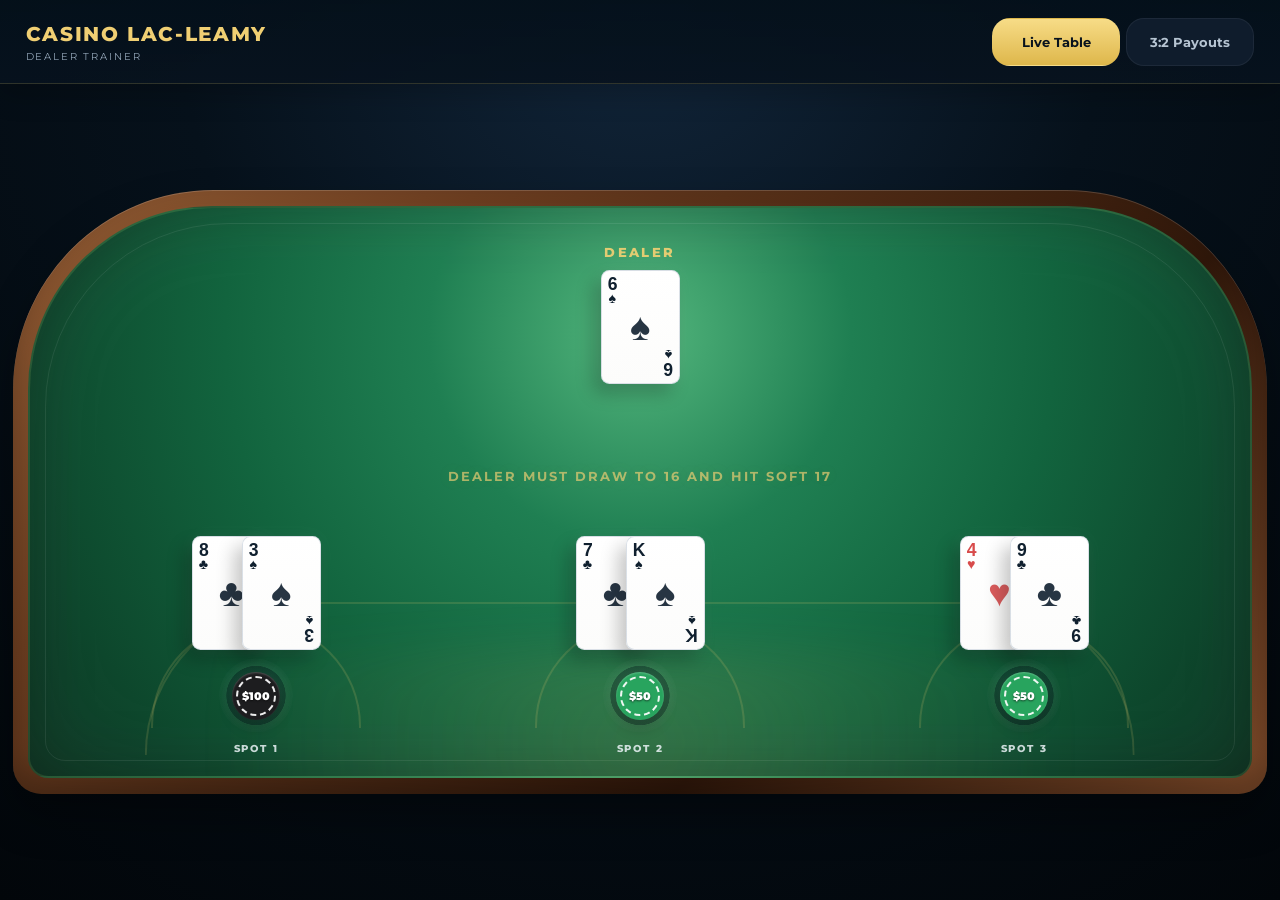
==== index.html @ 2ad59ca0 "Update index.html" ====
<!DOCTYPE html>
<html lang="en">
<head>
  <meta charset="UTF-8" />
  <meta name="viewport" content="width=device-width, initial-scale=1.0, viewport-fit=cover" />
  <title>Lac-Leamy Dealer Trainer</title>
  <link href="https://fonts.googleapis.com/css2?family=Montserrat:wght@400;600;700;800;900&display=swap" rel="stylesheet" />
  <link rel="stylesheet" href="styles.css" />
</head>
<body>
  <header class="topbar">
    <div class="brand">
      <h1>CASINO LAC-LEAMY</h1>
      <span>Dealer trainer</span>
    </div>

    <div class="topbar-center">
      <div id="center-console">
        <button id="deal-btn" onclick="startRound()">Deal round</button>

        <div id="action-hud" class="hud-hidden" aria-live="polite">
          <div class="hud-text">
            <span class="hud-kicker">Call total</span>
            <span id="hud-title">SPOT 1 TOTAL</span>
          </div>
          <input type="number" id="hud-input" autocomplete="off" inputmode="numeric" />
        </div>
      </div>
    </div>

    <div class="tabs">
      <button id="tab-game" class="active" onclick="switchTab('game')">Live Table</button>
      <button id="tab-payout" onclick="switchTab('payout')">3:2 Payouts</button>
    </div>
  </header>

  <main id="game-mode">
    <div class="table-shell" id="table-shell">
      <div class="table-rail">
        <div class="table-felt">
          <div class="table-glow"></div>

          <section class="dealer-zone">
            <div class="dealer-caption">Dealer</div>
            <div id="dealer-spot" class="spot dealer-spot">
              <div class="hand" id="dealer-hand"></div>
              <div class="status-text" id="dealer-status"></div>
            </div>
          </section>

          <section class="table-copy">
            <div class="felt-text subtle">DEALER MUST DRAW TO 16 AND HIT SOFT 17</div>
          </section>

          <section class="players-row" id="players-arc"></section>
        </div>
      </div>
    </div>
  </main>

  <main id="payout-mode" style="display: none;">
    <div class="payout-shell" id="payout-shell">
      <div class="payout-widget random-mode" id="payout-widget">
        <section class="payout-panel payout-panel-info">
          <div class="payout-heading">
            <span class="payout-kicker">Precision Drill</span>
            <h2>Blackjack Payouts</h2>
            <p id="payout-description">Enter the correct 3:2 payout for the bet below.</p>
          </div>

          <div class="payout-submodes">
            <button id="payout-mode-random" class="active" onclick="setPayoutMode('random')">Random</button>
            <button id="payout-mode-sprint" onclick="setPayoutMode('sprint')">Sprint 1-50</button>
          </div>

          <div class="random-meta" id="random-meta">
            <div class="meta-pill current-streak-pill">
              <span class="meta-label">Current streak</span>
              <strong id="random-current-streak">0</strong>
            </div>
            <div class="meta-pill">
              <span class="meta-label">Best streak</span>
              <strong id="random-best-streak">0</strong>
            </div>
          </div>

          <div class="sprint-meta" id="sprint-meta">
            <div class="meta-pill">
              <span class="meta-label">Progress</span>
              <strong id="payout-progress">1 / 50</strong>
            </div>
            <div class="meta-pill">
              <span class="meta-label">Time</span>
              <strong id="payout-timer">00:00.00</strong>
            </div>
            <div class="meta-pill">
              <span class="meta-label">Best time</span>
              <strong id="sprint-best-time">-</strong>
            </div>
          </div>
        </section>

        <section class="payout-panel payout-panel-stage">
          <div class="payout-stage-card">
            <div class="payout-stage-header">
              <span class="stage-kicker">Current Bet</span>
              <span class="stage-ratio">Pays 3:2</span>
            </div>

            <div class="bet-amount">$<span id="payout-bet"></span></div>

            <label class="payout-answer-label" for="payout-input">Enter payout</label>
            <input type="number" id="payout-input" step="any" placeholder="0.00" inputmode="decimal" />

            <div id="payout-feedback" class="feedback-text"></div>
            <div class="payout-actions">
              <button id="payout-reset-btn" class="payout-reset-btn" type="button" onclick="resetCurrentPayoutModeState()">Reset</button>
              <button id="payout-restart-btn" class="payout-restart-btn" type="button" onclick="restartSprint()">Restart sprint</button>
            </div>
          </div>
        </section>
      </div>
    </div>
  </main>

  <script src="script.js"></script>
</body>
</html>
---- styles.css ----
:root {
  --gold: #f0cf73;
  --gold-soft: rgba(240, 207, 115, 0.18);
  --bg-0: #04101a;
  --bg-1: #081523;
  --panel: #0e1d2d;
  --panel-2: #18283b;
  --felt-a: #53b67d;
  --felt-b: #1f7f52;
  --felt-c: #0a3521;
  --rail-a: #925c34;
  --rail-b: #6b3d20;
  --rail-c: #2f170a;
  --text: #edf4f8;
  --muted: #92a4b6;
  --danger: #ef4444;
  --success: #22c55e;
  --card: #fcfcfb;
  --table-scale: 1;
  --payout-fit-scale: 1;
}

* {
  box-sizing: border-box;
}

html,
body {
  min-height: 100%;
}

body {
  margin: 0;
  font-family: 'Montserrat', sans-serif;
  color: var(--text);
  background: radial-gradient(circle at top, #12263b 0%, #06111b 42%, #02060a 100%);
  overflow: hidden;
  user-select: none;
}

button,
input {
  font: inherit;
}

input[type="number"]::-webkit-outer-spin-button,
input[type="number"]::-webkit-inner-spin-button {
  -webkit-appearance: none;
  margin: 0;
}

input[type="number"] {
  appearance: textfield;
  -moz-appearance: textfield;
}

.topbar {
  position: relative;
  min-height: 84px;
  padding: 14px clamp(16px, 2vw, 28px);
  display: flex;
  align-items: center;
  justify-content: space-between;
  gap: 14px;
  background: linear-gradient(180deg, rgba(4, 16, 26, 0.94), rgba(7, 18, 30, 0.90));
  border-bottom: 1px solid rgba(240, 207, 115, 0.18);
  box-shadow: 0 10px 28px rgba(0, 0, 0, 0.22);
}

.brand {
  flex: 1 1 0;
  min-width: 0;
}

.brand h1 {
  margin: 0;
  font-size: clamp(17px, 1.6vw, 22px);
  font-weight: 800;
  letter-spacing: 0.08em;
  color: var(--gold);
}

.brand span {
  display: block;
  margin-top: 4px;
  font-size: clamp(10px, 0.8vw, 12px);
  letter-spacing: 0.18em;
  text-transform: uppercase;
  color: var(--muted);
}

.topbar-center {
  position: absolute;
  left: 50%;
  top: 50%;
  transform: translate(-50%, -50%);
  display: flex;
  justify-content: center;
  pointer-events: none;
}

#center-console {
  display: flex;
  justify-content: center;
  align-items: center;
  min-height: 54px;
  pointer-events: auto;
}

#center-console.console-hidden {
  display: none;
}

#deal-btn {
  height: 48px;
  padding: 0 24px;
  border: none;
  border-radius: 999px;
  background: linear-gradient(180deg, #f7dc87 0%, #deb74b 100%);
  color: #08121d;
  font-size: 13px;
  font-weight: 900;
  letter-spacing: 0.14em;
  text-transform: uppercase;
  cursor: pointer;
  box-shadow: 0 10px 20px rgba(0, 0, 0, 0.2), inset 0 1px 0 rgba(255, 255, 255, 0.45);
  transition: transform 0.18s ease, box-shadow 0.18s ease;
}

#deal-btn:hover {
  transform: translateY(-1px);
  box-shadow: 0 12px 22px rgba(0, 0, 0, 0.22), inset 0 1px 0 rgba(255, 255, 255, 0.5);
}

#action-hud {
  position: relative;
  display: flex;
  align-items: center;
  gap: 12px;
  padding: 8px 10px 8px 16px;
  border-radius: 18px;
  background: rgba(12, 23, 36, 0.92);
  border: 1px solid rgba(240, 207, 115, 0.24);
  box-shadow: 0 10px 22px rgba(0, 0, 0, 0.16), inset 0 1px 0 rgba(255, 255, 255, 0.04);
  overflow: hidden;
}

#action-hud.hud-hidden {
  display: none;
}

.hud-text {
  display: flex;
  flex-direction: column;
  gap: 2px;
}

.hud-kicker {
  font-size: 10px;
  letter-spacing: 0.18em;
  text-transform: uppercase;
  color: rgba(237, 244, 248, 0.55);
}

#hud-title {
  color: var(--gold);
  font-size: 13px;
  font-weight: 900;
  letter-spacing: 0.12em;
  text-transform: uppercase;
}

#hud-input {
  width: 80px;
  height: 40px;
  border-radius: 12px;
  border: 1px solid rgba(255, 255, 255, 0.08);
  background: #18283b;
  color: white;
  text-align: center;
  font-size: 22px;
  font-weight: 900;
  outline: none;
  transition: border-color 0.18s ease, box-shadow 0.18s ease, transform 0.18s ease;
}

#hud-input:focus {
  border-color: rgba(240, 207, 115, 0.45);
  box-shadow: 0 0 0 4px rgba(240, 207, 115, 0.12);
}

.tabs {
  flex: 1 1 0;
  justify-content: flex-end;
  display: inline-flex;
  gap: 6px;
}

.tabs button {
  min-width: 128px;
  height: 48px;
  padding: 0 18px;
  border-radius: 18px;
  border: 1px solid rgba(255, 255, 255, 0.06);
  background: rgba(17, 31, 47, 0.9);
  color: #b6c4d2;
  font-size: 13px;
  font-weight: 700;
  cursor: pointer;
  transition: background 0.18s ease, color 0.18s ease;
}

.tabs button.active {
  background: linear-gradient(180deg, #f7dc87 0%, #deb74b 100%);
  color: #08121d;
  border-color: transparent;
}

#game-mode {
  min-height: calc(100dvh - 84px);
  display: grid;
  place-items: center;
  padding: clamp(6px, 1vw, 14px);
  overflow: auto;
}

.table-shell {
  width: min(100%, calc((100dvh - 112px) * 2.18));
  max-width: 1620px;
  aspect-ratio: 2.08 / 1;
  min-height: 0;
}

.table-rail {
  width: 100%;
  height: 100%;
  padding: calc(18px * var(--table-scale));
  border-radius:
    calc(240px * var(--table-scale))
    calc(240px * var(--table-scale))
    calc(34px * var(--table-scale))
    calc(34px * var(--table-scale));
  background: linear-gradient(135deg, var(--rail-a) 0%, var(--rail-b) 25%, var(--rail-c) 68%, #7f4b2a 100%);
  box-shadow:
    inset 0 1px 0 rgba(255, 255, 255, 0.16),
    inset 0 -16px 28px rgba(0, 0, 0, 0.26),
    0 22px 40px rgba(0, 0, 0, 0.34);
}

.table-felt {
  position: relative;
  width: 100%;
  height: 100%;
  overflow: hidden;
  display: grid;
  grid-template-rows: 0.98fr 0.34fr 1.08fr;
  border-radius:
    calc(220px * var(--table-scale))
    calc(220px * var(--table-scale))
    calc(24px * var(--table-scale))
    calc(24px * var(--table-scale));
  background: radial-gradient(circle at 50% 22%, var(--felt-a) 0%, var(--felt-b) 28%, #12643e 55%, var(--felt-c) 100%);
  border: 2px solid rgba(240, 207, 115, 0.12);
  box-shadow:
    inset 0 0 62px rgba(0, 0, 0, 0.28),
    inset 0 0 120px rgba(255, 255, 255, 0.06);
}

.table-felt::before {
  content: "";
  position: absolute;
  inset: calc(18px * var(--table-scale));
  border-radius: inherit;
  border: 1px solid rgba(255, 255, 255, 0.08);
  pointer-events: none;
}

.table-felt::after {
  content: "";
  position: absolute;
  left: 50%;
  bottom: calc(26px * var(--table-scale));
  transform: translateX(-50%);
  width: min(88%, calc(1180px * var(--table-scale)));
  height: calc(180px * var(--table-scale));
  border: 2px solid rgba(240, 207, 115, 0.15);
  border-bottom: none;
  border-radius: calc(260px * var(--table-scale)) calc(260px * var(--table-scale)) 0 0;
  pointer-events: none;
}

.table-glow {
  position: absolute;
  inset: auto 0 calc(-70px * var(--table-scale)) 0;
  height: calc(220px * var(--table-scale));
  background: radial-gradient(circle, rgba(240, 207, 115, 0.14) 0%, rgba(240, 207, 115, 0.05) 40%, transparent 70%);
  filter: blur(calc(28px * var(--table-scale)));
  pointer-events: none;
}

.dealer-zone {
  position: relative;
  z-index: 2;
  display: flex;
  flex-direction: column;
  align-items: center;
  justify-content: center;
  gap: calc(12px * var(--table-scale));
  padding-top: calc(18px * var(--table-scale));
}

.dealer-caption {
  color: rgba(240, 207, 115, 0.92);
  font-size: clamp(11px, calc(16px * var(--table-scale)), 16px);
  font-weight: 800;
  letter-spacing: 0.18em;
  text-transform: uppercase;
}

.spot {
  display: flex;
  flex-direction: column;
  align-items: center;
  gap: calc(12px * var(--table-scale));
  transition: transform 0.3s ease, opacity 0.3s ease, filter 0.3s ease;
}

.dealer-spot {
  min-height: calc(178px * var(--table-scale));
}

.table-copy {
  position: relative;
  z-index: 1;
  display: flex;
  flex-direction: column;
  align-items: center;
  justify-content: center;
  gap: calc(10px * var(--table-scale));
  padding-bottom: calc(8px * var(--table-scale));
}

.felt-text {
  color: rgba(240, 207, 115, 0.78);
  font-size: clamp(11px, calc(18px * var(--table-scale)), 18px);
  font-weight: 800;
  letter-spacing: 0.16em;
  text-transform: uppercase;
  text-align: center;
  text-shadow: 0 0 16px rgba(240, 207, 115, 0.1);
}

.felt-text.subtle {
  font-size: clamp(10px, calc(15px * var(--table-scale)), 15px);
  font-weight: 700;
  color: rgba(240, 207, 115, 0.68);
}

.status-text {
  min-height: calc(28px * var(--table-scale));
  padding: calc(6px * var(--table-scale)) calc(14px * var(--table-scale));
  border-radius: 999px;
  background: rgba(8, 18, 28, 0.46);
  border: 1px solid rgba(240, 207, 115, 0.14);
  color: var(--gold);
  font-size: clamp(10px, calc(12px * var(--table-scale)), 12px);
  font-weight: 800;
  letter-spacing: 0.08em;
  text-transform: uppercase;
}

.status-text:empty {
  opacity: 0;
}

.players-row {
  position: relative;
  z-index: 2;
  display: grid;
  grid-template-columns: repeat(3, minmax(0, 1fr));
  align-items: end;
  gap: calc(14px * var(--table-scale));
  padding: 0 calc(48px * var(--table-scale)) calc(18px * var(--table-scale));
}

.player-spot {
  position: relative;
  min-width: 0;
  display: flex;
  flex-direction: column;
  align-items: center;
  justify-content: flex-end;
  gap: calc(10px * var(--table-scale));
  padding-bottom: calc(8px * var(--table-scale));
}

.seat-arc {
  position: absolute;
  bottom: calc(40px * var(--table-scale));
  width: min(100%, calc(252px * var(--table-scale)));
  height: calc(128px * var(--table-scale));
  border: 2px solid rgba(240, 207, 115, 0.16);
  border-bottom: none;
  border-radius: calc(200px * var(--table-scale)) calc(200px * var(--table-scale)) 0 0;
  pointer-events: none;
}

.hands-row {
  position: relative;
  z-index: 2;
  min-height: calc(138px * var(--table-scale));
  display: flex;
  align-items: flex-end;
  justify-content: center;
  gap: calc(14px * var(--table-scale));
}

.hand-shell {
  transition: transform 0.3s ease, opacity 0.3s ease, filter 0.3s ease;
}

.hand {
  display: flex;
  align-items: center;
  justify-content: center;
  min-height: calc(136px * var(--table-scale));
}

.bet-area {
  position: relative;
  z-index: 2;
  width: clamp(56px, calc(90px * var(--table-scale)), 90px);
  height: clamp(56px, calc(90px * var(--table-scale)), 90px);
  border-radius: 50%;
  display: grid;
  place-items: center;
  background: radial-gradient(circle, rgba(10, 18, 29, 0.3) 0%, rgba(10, 18, 29, 0.32) 55%, rgba(255, 255, 255, 0.04) 56%, rgba(255, 255, 255, 0.02) 68%, transparent 70%);
}

.chip {
  position: relative;
  width: clamp(38px, calc(58px * var(--table-scale)), 58px);
  height: clamp(38px, calc(58px * var(--table-scale)), 58px);
  border-radius: 50%;
  display: grid;
  place-items: center;
  color: white;
  font-size: clamp(10px, calc(13px * var(--table-scale)), 13px);
  font-weight: 900;
  text-shadow: 0 1px 2px rgba(0, 0, 0, 0.55);
  box-shadow: 0 8px 14px rgba(0, 0, 0, 0.22), inset 0 1px 2px rgba(255, 255, 255, 0.24), 0 0 18px rgba(255, 255, 255, 0.08);
}

.chip::before {
  content: "";
  position: absolute;
  inset: calc(5px * var(--table-scale));
  border-radius: 50%;
  border: 2px dashed rgba(255, 255, 255, 0.92);
}

.chip span {
  position: relative;
  z-index: 1;
}

.spot-name {
  position: relative;
  z-index: 2;
  color: rgba(237, 244, 248, 0.84);
  font-size: clamp(10px, calc(11px * var(--table-scale)), 11px);
  font-weight: 800;
  letter-spacing: 0.18em;
  text-transform: uppercase;
}

.card {
  position: relative;
  width: clamp(52px, calc(94px * var(--table-scale)), 94px);
  height: clamp(76px, calc(136px * var(--table-scale)), 136px);
  display: flex;
  align-items: center;
  justify-content: center;
  background: linear-gradient(180deg, #ffffff 0%, var(--card) 100%);
  color: #10202f;
  border-radius: calc(10px * var(--table-scale));
  border: 1px solid rgba(148, 163, 184, 0.34);
  box-shadow: -8px 10px 18px rgba(0, 0, 0, 0.22), 0 0 18px rgba(255, 255, 255, 0.06);
  font-family: Arial, sans-serif;
  will-change: transform, opacity;
}

.card + .card {
  margin-left: calc(-34px * var(--table-scale));
}

.card.red {
  color: #d84b4b;
}

.card.hidden {
  background: linear-gradient(135deg, #22496f 0%, #163754 40%, #6f95a8 100%);
  border-color: rgba(255, 255, 255, 0.42);
  overflow: hidden;
}

.card.hidden::before {
  content: "";
  position: absolute;
  inset: 0;
  background: repeating-linear-gradient(135deg, rgba(255, 255, 255, 0.05) 0 12px, rgba(255, 255, 255, 0.32) 12px 16px);
}

.card.hidden::after {
  content: "";
  position: absolute;
  inset: calc(10px * var(--table-scale));
  border: 1px solid rgba(255, 255, 255, 0.26);
  border-radius: calc(6px * var(--table-scale));
}

.card-corner-top,
.card-corner-bottom {
  position: absolute;
  display: flex;
  flex-direction: column;
  align-items: center;
  line-height: 0.92;
}

.card-corner-top {
  top: calc(6px * var(--table-scale));
  left: calc(7px * var(--table-scale));
}

.card-corner-bottom {
  right: calc(7px * var(--table-scale));
  bottom: calc(6px * var(--table-scale));
  transform: rotate(180deg);
}

.card-rank {
  font-size: clamp(13px, calc(21px * var(--table-scale)), 21px);
  font-weight: 900;
  letter-spacing: -0.05em;
}

.card-suit-mini {
  font-size: clamp(11px, calc(17px * var(--table-scale)), 17px);
}

.card-center {
  font-size: clamp(26px, calc(46px * var(--table-scale)), 46px);
  opacity: 0.9;
}

.card.sideways {
  transform-origin: center center;
  transform: rotate(-90deg) translateX(calc(-13px * var(--table-scale))) translateY(calc(24px * var(--table-scale)));
  margin-left: calc(-12px * var(--table-scale));
  z-index: 3;
}

.card.animate-new:not(.sideways) {
  animation: dropIn 0.42s cubic-bezier(0.18, 0.88, 0.24, 1) both;
}

.card.sideways.animate-new {
  animation: dropInSideways 0.42s cubic-bezier(0.18, 0.88, 0.24, 1) both;
}

@keyframes dropIn {
  from {
    opacity: 0;
    transform: translate3d(calc(16px * var(--table-scale)), calc(-12px * var(--table-scale)), 0) scale(0.92);
  }
  65% {
    opacity: 1;
    transform: translate3d(calc(-2px * var(--table-scale)), calc(1px * var(--table-scale)), 0) scale(1.02);
  }
  to {
    opacity: 1;
    transform: translate3d(0, 0, 0) scale(1);
  }
}

@keyframes dropInSideways {
  from {
    opacity: 0;
    transform: rotate(-90deg) translateX(calc(4px * var(--table-scale))) translateY(calc(36px * var(--table-scale))) scale(0.92);
  }
  65% {
    opacity: 1;
    transform: rotate(-90deg) translateX(calc(-14px * var(--table-scale))) translateY(calc(22px * var(--table-scale))) scale(1.02);
  }
  to {
    opacity: 1;
    transform: rotate(-90deg) translateX(calc(-13px * var(--table-scale))) translateY(calc(24px * var(--table-scale))) scale(1);
  }
}

.card.round-exit {
  animation: roundExitCard 0.42s cubic-bezier(0.22, 1, 0.36, 1) forwards;
  animation-delay: var(--exit-delay, 0ms);
}

.bet-area.round-exit {
  animation: roundExitBet 0.38s cubic-bezier(0.22, 1, 0.36, 1) forwards;
  animation-delay: var(--exit-delay, 0ms);
}

.spot-name.round-exit,
#dealer-status.round-exit {
  animation: roundExitLabel 0.28s ease forwards;
  animation-delay: var(--exit-delay, 0ms);
}

@keyframes roundExitCard {
  0% {
    opacity: 1;
    transform: translateY(0) scale(1) rotate(0deg);
    filter: blur(0);
  }
  100% {
    opacity: 0;
    transform: translateY(calc(26px * var(--table-scale))) scale(0.9) rotate(-5deg);
    filter: blur(5px);
  }
}

@keyframes roundExitBet {
  0% {
    opacity: 1;
    transform: translateY(0) scale(1);
    filter: blur(0);
  }
  100% {
    opacity: 0;
    transform: translateY(calc(18px * var(--table-scale))) scale(0.88);
    filter: blur(4px);
  }
}

@keyframes roundExitLabel {
  0% {
    opacity: 1;
    transform: translateY(0);
  }
  100% {
    opacity: 0;
    transform: translateY(calc(8px * var(--table-scale)));
  }
}

.dimmed {
  opacity: 0.34;
  filter: blur(1.2px) saturate(0.75);
}

.spotlight {
  transform: translateY(calc(-4px * var(--table-scale))) scale(1.04);
  filter: drop-shadow(0 0 calc(18px * var(--table-scale)) rgba(240, 207, 115, 0.42));
  z-index: 3;
}

.error-shake {
  animation: shake 0.36s ease;
  border-color: var(--danger) !important;
  background: #451218 !important;
}

.success-pop {
  animation: successPop 0.46s cubic-bezier(0.2, 0.8, 0.2, 1);
}

.success-flash {
  animation: successFlash 0.72s ease;
}

#action-hud.success-flash::after,
.payout-widget.success-flash::after {
  content: "";
  position: absolute;
  inset: -2px;
  border-radius: inherit;
  border: 2px solid rgba(34, 197, 94, 0.72);
  animation: successRing 0.72s ease forwards;
  pointer-events: none;
}

@keyframes shake {
  0%, 100% { transform: translateX(0); }
  20%, 60% { transform: translateX(-7px); }
  40%, 80% { transform: translateX(7px); }
}

@keyframes successPop {
  0% { transform: scale(1); }
  40% { transform: scale(1.04); }
  100% { transform: scale(1); }
}

@keyframes successFlash {
  0% {
    box-shadow: 0 0 0 rgba(34, 197, 94, 0);
  }
  35% {
    box-shadow: 0 0 0 5px rgba(34, 197, 94, 0.12), 0 0 28px rgba(34, 197, 94, 0.26);
  }
  100% {
    box-shadow: 0 0 0 rgba(34, 197, 94, 0);
  }
}

@keyframes successRing {
  0% {
    opacity: 0.95;
    transform: scale(0.96);
  }
  100% {
    opacity: 0;
    transform: scale(1.03);
  }
}

#payout-mode {
  min-height: calc(100dvh - 84px);
  display: grid;
  place-items: center;
  padding: clamp(12px, 2vw, 24px);
  overflow: hidden;
}

.payout-shell {
  width: 100%;
  height: 100%;
  display: grid;
  place-items: center;
  overflow: hidden;
}

.payout-widget {
  position: relative;
  width: min(100%, 620px);
  padding: clamp(22px, 3vw, 34px);
  text-align: center;
  border-radius: 26px;
  background: rgba(12, 23, 36, 0.94);
  border: 1px solid rgba(240, 207, 115, 0.14);
  box-shadow: 0 20px 34px rgba(0, 0, 0, 0.26);
  overflow: hidden;
  transform: scale(var(--payout-fit-scale));
  transform-origin: center center;
  will-change: transform;
}

.payout-widget h2 {
  margin: 0 0 16px;
  letter-spacing: 0.08em;
  line-height: 1.05;
  font-size: clamp(34px, 6vw, 56px);
}

.payout-widget p {
  margin: 0;
  color: var(--muted);
  line-height: 1.5;
  font-size: clamp(15px, 2.2vw, 22px);
}

.payout-submodes {
  width: min(100%, 420px);
  display: grid;
  grid-template-columns: repeat(2, minmax(0, 1fr));
  gap: 8px;
  padding: 6px;
  border-radius: 18px;
  background: rgba(17, 31, 47, 0.88);
  border: 1px solid rgba(255, 255, 255, 0.06);
  margin: 0 auto 16px;
}

.payout-submodes button {
  min-width: 0;
  height: 52px;
  padding: 0 16px;
  border-radius: 14px;
  border: none;
  background: transparent;
  color: #b6c4d2;
  font-size: clamp(14px, 2vw, 18px);
  font-weight: 800;
  cursor: pointer;
  transition: background 0.18s ease, color 0.18s ease;
}

.payout-submodes button.active {
  background: linear-gradient(180deg, #f7dc87 0%, #deb74b 100%);
  color: #08121d;
}

.random-meta,
.sprint-meta {
  display: grid;
  gap: 12px;
  margin: 22px 0 20px;
}

.random-meta {
  grid-template-columns: repeat(2, minmax(0, 1fr));
}

.sprint-meta {
  grid-template-columns: repeat(2, minmax(0, 1fr));
}

.payout-widget.random-mode .sprint-meta {
  display: none;
}

.payout-widget.sprint-mode .random-meta {
  display: none;
}

.meta-pill {
  padding: 14px 12px;
  border-radius: 18px;
  background: rgba(24, 40, 59, 0.72);
  border: 1px solid rgba(255, 255, 255, 0.06);
}

.meta-pill strong {
  display: block;
  color: white;
  font-size: clamp(20px, 3vw, 28px);
  font-weight: 900;
  letter-spacing: 0.02em;
}

.meta-label {
  display: block;
  margin-bottom: 8px;
  color: var(--muted);
  font-size: clamp(10px, 1.5vw, 12px);
  font-weight: 800;
  letter-spacing: 0.16em;
  text-transform: uppercase;
}

.current-streak-pill strong {
  color: var(--gold);
}

.bet-amount {
  margin: 26px 0 22px;
  font-size: clamp(74px, 12vw, 120px);
  line-height: 0.95;
  font-weight: 900;
  color: var(--success);
}

#payout-input {
  width: min(100%, 250px);
  height: 68px;
  border-radius: 18px;
  border: 1px solid rgba(255, 255, 255, 0.08);
  background: #18283b;
  color: white;
  font-size: clamp(32px, 6vw, 48px);
  font-weight: 900;
  text-align: center;
  outline: none;
  transition: border-color 0.18s ease, box-shadow 0.18s ease, transform 0.18s ease;
}

#payout-input:focus {
  border-color: rgba(240, 207, 115, 0.46);
  box-shadow: 0 0 0 4px rgba(240, 207, 115, 0.12);
}

#payout-input:disabled {
  opacity: 0.72;
  cursor: default;
}

.feedback-text {
  min-height: 32px;
  margin-top: 16px;
  font-size: clamp(18px, 2.6vw, 24px);
  font-weight: 800;
}

@media (max-width: 900px) {
  body {
    overflow: auto;
  }

  .topbar {
    position: static;
    display: grid;
    grid-template-columns: 1fr;
    justify-items: stretch;
  }

  .topbar-center {
    position: static;
    left: auto;
    top: auto;
    transform: none;
    pointer-events: auto;
    justify-content: flex-start;
  }

  #center-console {
    justify-content: flex-start;
  }

  .tabs {
    width: 100%;
    justify-content: flex-start;
  }

  .table-shell {
    width: 100%;
    aspect-ratio: 1.88 / 1;
    min-height: 420px;
  }
}

@media (max-width: 640px) {
  #game-mode,
  #payout-mode {
    padding: 12px;
  }

  .tabs {
    width: 100%;
  }

  .tabs button {
    flex: 1;
    min-width: 0;
  }

  .table-shell {
    aspect-ratio: 1.62 / 1;
    min-height: 440px;
  }

  .players-row {
    gap: calc(10px * var(--table-scale));
    padding-left: calc(18px * var(--table-scale));
    padding-right: calc(18px * var(--table-scale));
  }

  .random-meta,
  .sprint-meta {
    grid-template-columns: 1fr;
  }

  .payout-widget {
    border-radius: 22px;
    padding: 20px 16px 22px;
  }

  .payout-submodes {
    width: 100%;
  }

  #payout-input {
    height: 62px;
  }
}
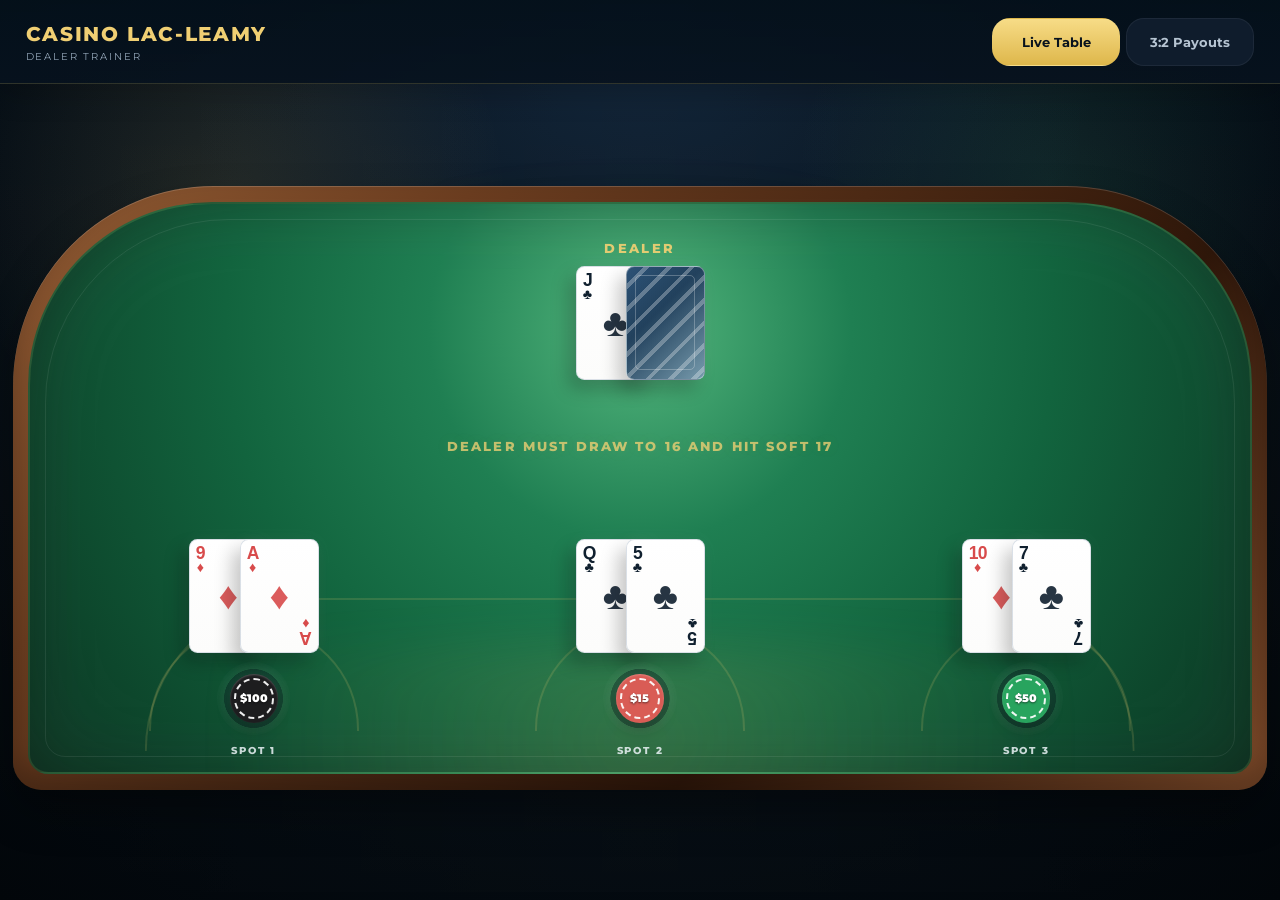
==== commit 890388f8: "Update index.html" ====
--- a/index.html
+++ b/index.html
@@ -3,6 +3,9 @@
 <head>
   <meta charset="UTF-8" />
   <meta name="viewport" content="width=device-width, initial-scale=1.0, viewport-fit=cover" />
+  <meta name="theme-color" content="#04101a" />
+  <meta name="apple-mobile-web-app-capable" content="yes" />
+  <meta name="apple-mobile-web-app-status-bar-style" content="black-translucent" />
   <title>Lac-Leamy Dealer Trainer</title>
   <link href="https://fonts.googleapis.com/css2?family=Montserrat:wght@400;600;700;800;900&display=swap" rel="stylesheet" />
   <link rel="stylesheet" href="styles.css" />
--- a/styles.css
+++ b/styles.css
@@ -17,7 +17,9 @@
   --success: #22c55e;
   --card: #fcfcfb;
   --table-scale: 1;
-  --payout-fit-scale: 1;
+  --topbar-height: 84px;
+  --app-frame-pad: clamp(10px, 1vw, 16px);
+  --app-available-height: calc(100dvh - var(--topbar-height));
 }
 
 * {
@@ -217,21 +219,71 @@
 }
 
 #game-mode {
-  min-height: calc(100dvh - 84px);
+  position: relative;
+  min-height: 0;
+  height: var(--app-available-height);
   display: grid;
   place-items: center;
-  padding: clamp(6px, 1vw, 14px);
+  padding: clamp(8px, 1vw, 14px);
   overflow: auto;
+  isolation: isolate;
+}
+
+#game-mode::before,
+#game-mode::after {
+  content: "";
+  position: absolute;
+  inset: 0;
+  pointer-events: none;
+  z-index: -1;
+}
+
+#game-mode::before {
+  background:
+    radial-gradient(circle at 18% 14%, rgba(240, 207, 115, 0.12) 0%, transparent 22%),
+    radial-gradient(circle at 82% 12%, rgba(83, 182, 125, 0.12) 0%, transparent 20%);
+}
+
+#game-mode::after {
+  background:
+    linear-gradient(90deg, transparent, rgba(255, 255, 255, 0.03), transparent),
+    linear-gradient(180deg, transparent, rgba(240, 207, 115, 0.04), transparent);
+  opacity: 0.35;
 }
 
 .table-shell {
-  width: min(100%, calc((100dvh - 112px) * 2.18));
-  max-width: 1620px;
+  position: relative;
+  width: min(100%, calc((100dvh - 116px) * 2.12));
+  max-width: 1600px;
   aspect-ratio: 2.08 / 1;
   min-height: 0;
 }
 
+.table-shell::before,
+.table-shell::after {
+  content: "";
+  position: absolute;
+  pointer-events: none;
+}
+
+.table-shell::before {
+  inset: 4% 10% 10%;
+  background: radial-gradient(circle, rgba(240, 207, 115, 0.09) 0%, rgba(240, 207, 115, 0.03) 28%, transparent 64%);
+  filter: blur(44px);
+  z-index: 0;
+}
+
+.table-shell::after {
+  inset: 8% 18% auto;
+  height: 26%;
+  background: radial-gradient(circle, rgba(83, 182, 125, 0.07) 0%, transparent 72%);
+  filter: blur(36px);
+  z-index: 0;
+}
+
 .table-rail {
+  position: relative;
+  z-index: 1;
   width: 100%;
   height: 100%;
   padding: calc(18px * var(--table-scale));
@@ -253,7 +305,7 @@
   height: 100%;
   overflow: hidden;
   display: grid;
-  grid-template-rows: 0.98fr 0.34fr 1.08fr;
+  grid-template-rows: 0.98fr 0.30fr 1.12fr;
   border-radius:
     calc(220px * var(--table-scale))
     calc(220px * var(--table-scale))
@@ -336,8 +388,9 @@
   flex-direction: column;
   align-items: center;
   justify-content: center;
-  gap: calc(10px * var(--table-scale));
+  gap: 0;
   padding-bottom: calc(8px * var(--table-scale));
+  transform: translateY(calc(-26px * var(--table-scale)));
 }
 
 .felt-text {
@@ -351,9 +404,9 @@
 }
 
 .felt-text.subtle {
-  font-size: clamp(10px, calc(15px * var(--table-scale)), 15px);
-  font-weight: 700;
-  color: rgba(240, 207, 115, 0.68);
+  font-size: clamp(11px, calc(16px * var(--table-scale)), 16px);
+  font-weight: 800;
+  color: rgba(240, 207, 115, 0.78);
 }
 
 .status-text {
@@ -380,7 +433,7 @@
   grid-template-columns: repeat(3, minmax(0, 1fr));
   align-items: end;
   gap: calc(14px * var(--table-scale));
-  padding: 0 calc(48px * var(--table-scale)) calc(18px * var(--table-scale));
+  padding: 0 calc(44px * var(--table-scale)) calc(10px * var(--table-scale));
 }
 
 .player-spot {
@@ -677,6 +730,10 @@
   animation: successFlash 0.72s ease;
 }
 
+.payout-widget.success-flash {
+  animation: none;
+}
+
 #action-hud.success-flash::after,
 .payout-widget.success-flash::after {
   content: "";
@@ -688,6 +745,18 @@
   pointer-events: none;
 }
 
+.payout-widget.success-flash::after {
+  inset: calc(-18px * var(--payout-scale));
+  border: 0;
+  border-radius: calc(46px * var(--payout-scale));
+  background:
+    radial-gradient(circle at 72% 50%, rgba(34, 197, 94, 0.22) 0%, rgba(34, 197, 94, 0.12) 16%, rgba(34, 197, 94, 0.05) 36%, transparent 66%);
+  filter: blur(16px);
+  animation: payoutSuccessHalo 0.72s cubic-bezier(0.2, 0.8, 0.2, 1) forwards;
+  transform: translateZ(0);
+  will-change: transform, opacity, filter;
+}
+
 @keyframes shake {
   0%, 100% { transform: translateX(0); }
   20%, 60% { transform: translateX(-7px); }
@@ -723,87 +792,215 @@
   }
 }
 
+@keyframes payoutSuccessHalo {
+  0% {
+    opacity: 0;
+    transform: scale(0.94) translateZ(0);
+    filter: blur(12px);
+  }
+  35% {
+    opacity: 0.85;
+    transform: scale(1) translateZ(0);
+    filter: blur(16px);
+  }
+  100% {
+    opacity: 0;
+    transform: scale(1.04) translateZ(0);
+    filter: blur(20px);
+  }
+}
+
+
 #payout-mode {
-  min-height: calc(100dvh - 84px);
+  position: relative;
+  --payout-scale: 1;
+  --payout-gap: calc(clamp(14px, 1.7vh, 22px) * var(--payout-scale));
+  --payout-panel-pad: calc(clamp(24px, 2.6vw, 36px) * var(--payout-scale));
+  --payout-widget-gap: calc(clamp(24px, 2.6vw, 40px) * var(--payout-scale));
+  min-height: 0;
+  height: var(--app-available-height);
   display: grid;
-  place-items: center;
-  padding: clamp(12px, 2vw, 24px);
+  align-items: stretch;
+  justify-items: center;
+  padding: clamp(10px, 1.6vh, 18px) clamp(14px, 2vw, 28px);
   overflow: hidden;
+  isolation: isolate;
+}
+
+#payout-mode::before,
+#payout-mode::after {
+  content: "";
+  position: absolute;
+  inset: 0;
+  pointer-events: none;
+}
+
+#payout-mode::before {
+  background:
+    radial-gradient(circle at 14% 14%, rgba(240, 207, 115, 0.14) 0%, transparent 24%),
+    radial-gradient(circle at 84% 18%, rgba(78, 211, 140, 0.14) 0%, transparent 20%),
+    linear-gradient(180deg, rgba(6, 17, 30, 0.82) 0%, rgba(4, 13, 22, 0.96) 100%);
+  z-index: -2;
+}
+
+#payout-mode::after {
+  background:
+    linear-gradient(90deg, transparent, rgba(255, 255, 255, 0.04), transparent),
+    linear-gradient(180deg, transparent, rgba(240, 207, 115, 0.05), transparent);
+  mix-blend-mode: screen;
+  opacity: 0.35;
+  z-index: -1;
 }
 
 .payout-shell {
-  width: 100%;
+  width: min(100%, 1320px);
   height: 100%;
   display: grid;
-  place-items: center;
+  align-items: center;
+}
+
+.payout-widget {
+  position: relative;
+  width: 100%;
+  min-width: 0;
+  min-height: 0;
+  height: min(100%, clamp(620px, calc(680px * var(--payout-scale)), 820px));
+  padding: var(--payout-panel-pad);
+  display: grid;
+  grid-template-columns: minmax(320px, 0.82fr) minmax(420px, 1.18fr);
+  gap: var(--payout-widget-gap);
+  border-radius: calc(38px * var(--payout-scale));
+  background:
+    linear-gradient(135deg, rgba(10, 24, 42, 0.96) 0%, rgba(11, 28, 50, 0.98) 52%, rgba(7, 18, 31, 0.96) 100%);
+  border: 1px solid rgba(255, 255, 255, 0.06);
+  box-shadow:
+    0 30px 60px rgba(0, 0, 0, 0.34),
+    inset 0 1px 0 rgba(255, 255, 255, 0.05),
+    inset 0 -40px 70px rgba(0, 0, 0, 0.18);
   overflow: hidden;
-}
-
-.payout-widget {
-  position: relative;
-  width: min(100%, 620px);
-  padding: clamp(22px, 3vw, 34px);
-  text-align: center;
-  border-radius: 26px;
-  background: rgba(12, 23, 36, 0.94);
-  border: 1px solid rgba(240, 207, 115, 0.14);
-  box-shadow: 0 20px 34px rgba(0, 0, 0, 0.26);
-  overflow: hidden;
-  transform: scale(var(--payout-fit-scale));
-  transform-origin: center center;
-  will-change: transform;
-}
-
-.payout-widget h2 {
-  margin: 0 0 16px;
-  letter-spacing: 0.08em;
-  line-height: 1.05;
-  font-size: clamp(34px, 6vw, 56px);
-}
-
-.payout-widget p {
+  transform: translateZ(0);
+  backface-visibility: hidden;
+  contain: layout paint;
+}
+
+.payout-widget::before,
+.payout-widget::after {
+  content: "";
+  position: absolute;
+  pointer-events: none;
+}
+
+.payout-widget::before {
+  inset: 0;
+  background:
+    radial-gradient(circle at 72% 50%, rgba(79, 199, 118, 0.12), transparent 22%),
+    radial-gradient(circle at 22% 12%, rgba(240, 207, 115, 0.08), transparent 26%);
+}
+
+.payout-widget::after {
+  inset: 0;
+  border-radius: inherit;
+  border: none;
+  opacity: 0;
+}
+
+.payout-panel {
+  position: relative;
+  z-index: 1;
+  min-width: 0;
+  min-height: 0;
+}
+
+.payout-panel-info {
+  display: flex;
+  flex-direction: column;
+  justify-content: space-between;
+  height: 100%;
+  gap: var(--payout-gap);
+}
+
+.payout-heading {
+  display: grid;
+  gap: calc(14px * var(--payout-scale));
+}
+
+.payout-kicker {
+  display: inline-flex;
+  align-items: center;
+  width: fit-content;
+  padding: 8px 12px;
+  border-radius: 999px;
+  background: rgba(240, 207, 115, 0.12);
+  border: 1px solid rgba(240, 207, 115, 0.18);
+  color: var(--gold);
+  font-size: 11px;
+  font-weight: 800;
+  letter-spacing: 0.18em;
+  text-transform: uppercase;
+}
+
+.payout-heading h2 {
   margin: 0;
-  color: var(--muted);
-  line-height: 1.5;
-  font-size: clamp(15px, 2.2vw, 22px);
+  max-width: 8ch;
+  color: #f4f7fb;
+  font-size: calc(clamp(34px, 3.4vw, 50px) * var(--payout-scale));
+  line-height: 0.9;
+  font-weight: 900;
+  letter-spacing: -0.05em;
+  text-transform: uppercase;
+}
+
+.payout-heading p {
+  margin: 0;
+  max-width: 26ch;
+  color: #a4b3c3;
+  font-size: calc(clamp(14px, 0.98vw, 17px) * var(--payout-scale));
+  line-height: 1.45;
 }
 
 .payout-submodes {
-  width: min(100%, 420px);
+  width: min(100%, 500px);
   display: grid;
   grid-template-columns: repeat(2, minmax(0, 1fr));
-  gap: 8px;
-  padding: 6px;
-  border-radius: 18px;
-  background: rgba(17, 31, 47, 0.88);
+  gap: calc(8px * var(--payout-scale));
+  padding: calc(8px * var(--payout-scale));
+  border-radius: 999px;
+  background: rgba(18, 32, 49, 0.9);
   border: 1px solid rgba(255, 255, 255, 0.06);
-  margin: 0 auto 16px;
 }
 
 .payout-submodes button {
   min-width: 0;
-  height: 52px;
-  padding: 0 16px;
-  border-radius: 14px;
+  height: calc(54px * var(--payout-scale));
+  padding: 0 calc(22px * var(--payout-scale));
+  border-radius: 999px;
   border: none;
   background: transparent;
-  color: #b6c4d2;
-  font-size: clamp(14px, 2vw, 18px);
+  color: #b7c3cf;
+  font-size: calc(clamp(15px, 1vw, 18px) * var(--payout-scale));
   font-weight: 800;
+  white-space: nowrap;
   cursor: pointer;
-  transition: background 0.18s ease, color 0.18s ease;
+  transition: background 0.18s ease, color 0.18s ease, transform 0.18s ease;
+}
+
+.payout-submodes button:hover {
+  transform: translateY(-1px);
 }
 
 .payout-submodes button.active {
   background: linear-gradient(180deg, #f7dc87 0%, #deb74b 100%);
   color: #08121d;
+  box-shadow: inset 0 1px 0 rgba(255, 255, 255, 0.45);
 }
 
 .random-meta,
 .sprint-meta {
+  min-width: 0;
+  width: 100%;
   display: grid;
-  gap: 12px;
-  margin: 22px 0 20px;
+  align-self: start;
+  gap: calc(16px * var(--payout-scale));
 }
 
 .random-meta {
@@ -811,7 +1008,7 @@
 }
 
 .sprint-meta {
-  grid-template-columns: repeat(2, minmax(0, 1fr));
+  grid-template-columns: repeat(3, minmax(0, 1fr));
 }
 
 .payout-widget.random-mode .sprint-meta {
@@ -823,59 +1020,201 @@
 }
 
 .meta-pill {
-  padding: 14px 12px;
-  border-radius: 18px;
-  background: rgba(24, 40, 59, 0.72);
+  min-width: 0;
+  min-height: calc(110px * var(--payout-scale));
+  padding: calc(18px * var(--payout-scale)) calc(24px * var(--payout-scale)) calc(16px * var(--payout-scale));
+  border-radius: calc(26px * var(--payout-scale));
+  background:
+    linear-gradient(180deg, rgba(28, 44, 66, 0.9) 0%, rgba(18, 31, 47, 0.86) 100%);
   border: 1px solid rgba(255, 255, 255, 0.06);
+  box-shadow:
+    inset 0 1px 0 rgba(255, 255, 255, 0.05),
+    inset 0 -18px 32px rgba(0, 0, 0, 0.12);
+  display: flex;
+  flex-direction: column;
+  align-items: center;
+  justify-content: center;
+  gap: calc(12px * var(--payout-scale));
+  text-align: center;
 }
 
 .meta-pill strong {
   display: block;
-  color: white;
-  font-size: clamp(20px, 3vw, 28px);
+  color: #ffffff;
+  font-size: calc(clamp(24px, 1.85vw, 34px) * var(--payout-scale));
+  line-height: 0.94;
   font-weight: 900;
-  letter-spacing: 0.02em;
+  letter-spacing: -0.03em;
 }
 
 .meta-label {
   display: block;
-  margin-bottom: 8px;
-  color: var(--muted);
-  font-size: clamp(10px, 1.5vw, 12px);
+  color: #8ca0b6;
+  font-size: calc(12px * var(--payout-scale));
+  font-weight: 800;
+  letter-spacing: 0.15em;
+  text-transform: uppercase;
+}
+
+#payout-progress,
+#payout-timer,
+#sprint-best-time {
+  display: block;
+  white-space: nowrap;
+  font-variant-numeric: tabular-nums;
+}
+
+#payout-timer {
+  font-size: calc(clamp(18px, 1.35vw, 26px) * var(--payout-scale));
+  letter-spacing: -0.05em;
+}
+
+#payout-progress,
+#sprint-best-time {
+  font-size: calc(clamp(22px, 1.6vw, 30px) * var(--payout-scale));
+}
+
+.current-streak-pill strong {
+  color: var(--gold);
+}
+
+.payout-panel-stage {
+  display: flex;
+  align-items: stretch;
+}
+
+.payout-stage-card {
+  position: relative;
+  width: 100%;
+  min-height: 0;
+  height: 100%;
+  padding: var(--payout-panel-pad);
+  border-radius: calc(30px * var(--payout-scale));
+  background:
+    radial-gradient(circle at 50% 36%, rgba(82, 206, 126, 0.12) 0%, transparent 34%),
+    linear-gradient(180deg, rgba(16, 30, 48, 0.94) 0%, rgba(10, 21, 37, 0.97) 100%);
+  border: 1px solid rgba(255, 255, 255, 0.06);
+  box-shadow:
+    inset 0 1px 0 rgba(255, 255, 255, 0.04),
+    inset 0 -22px 34px rgba(0, 0, 0, 0.14);
+  display: grid;
+  grid-template-rows: auto 1fr auto auto auto auto;
+  align-content: center;
+  justify-items: center;
+  gap: calc(clamp(10px, 1.4vh, 16px) * var(--payout-scale));
+  overflow: hidden;
+}
+
+.payout-stage-card::before,
+.payout-stage-card::after {
+  content: "";
+  position: absolute;
+  border-radius: 50%;
+  pointer-events: none;
+}
+
+.payout-stage-card::before {
+  width: min(58vw, 340px);
+  aspect-ratio: 1;
+  top: 50%;
+  left: 50%;
+  transform: translate(-50%, -50%);
+  background:
+    radial-gradient(circle, rgba(92, 209, 106, 0.09) 0%, rgba(92, 209, 106, 0.05) 18%, rgba(240, 207, 115, 0.025) 34%, rgba(255, 255, 255, 0.015) 48%, transparent 70%);
+  filter: blur(16px);
+  opacity: 0.62;
+}
+
+.payout-stage-card::after {
+  inset: auto -60px -80px auto;
+  width: 220px;
+  height: 220px;
+  background: radial-gradient(circle, rgba(240, 207, 115, 0.1) 0%, transparent 62%);
+}
+
+.payout-stage-header {
+  width: 100%;
+  display: flex;
+  align-items: center;
+  justify-content: space-between;
+  gap: 12px;
+}
+
+.stage-kicker,
+.stage-ratio {
+  display: inline-flex;
+  align-items: center;
+  min-height: calc(34px * var(--payout-scale));
+  padding: 0 calc(12px * var(--payout-scale));
+  border-radius: 999px;
+  font-size: calc(11px * var(--payout-scale));
   font-weight: 800;
   letter-spacing: 0.16em;
   text-transform: uppercase;
 }
 
-.current-streak-pill strong {
+.stage-kicker {
+  color: #d7e0e9;
+  background: rgba(255, 255, 255, 0.05);
+}
+
+.stage-ratio {
   color: var(--gold);
+  background: rgba(240, 207, 115, 0.1);
+  border: 1px solid rgba(240, 207, 115, 0.16);
 }
 
 .bet-amount {
-  margin: 26px 0 22px;
-  font-size: clamp(74px, 12vw, 120px);
-  line-height: 0.95;
+  position: relative;
+  z-index: 1;
+  display: flex;
+  align-items: center;
+  justify-content: center;
+  margin: 0;
+  color: #5fd169;
+  font-size: calc(clamp(82px, 7.6vw, 132px) * var(--payout-scale));
+  line-height: 0.82;
   font-weight: 900;
-  color: var(--success);
+  letter-spacing: -0.07em;
+  text-shadow: 0 12px 26px rgba(34, 197, 94, 0.11);
+}
+
+.payout-answer-label {
+  position: relative;
+  z-index: 1;
+  color: #91a4b7;
+  font-size: calc(11px * var(--payout-scale));
+  font-weight: 800;
+  letter-spacing: 0.18em;
+  text-transform: uppercase;
 }
 
 #payout-input {
-  width: min(100%, 250px);
-  height: 68px;
-  border-radius: 18px;
+  position: relative;
+  z-index: 1;
+  display: block;
+  width: min(100%, calc(320px * var(--payout-scale)));
+  height: calc(72px * var(--payout-scale));
+  margin: 0 auto;
+  border-radius: calc(20px * var(--payout-scale));
   border: 1px solid rgba(255, 255, 255, 0.08);
-  background: #18283b;
-  color: white;
-  font-size: clamp(32px, 6vw, 48px);
+  background: linear-gradient(180deg, rgba(36, 55, 79, 0.98) 0%, rgba(24, 39, 58, 0.98) 100%);
+  color: #f6fbff;
+  font-size: calc(clamp(26px, 2.15vw, 36px) * var(--payout-scale));
   font-weight: 900;
   text-align: center;
   outline: none;
+  box-shadow:
+    0 16px 24px rgba(0, 0, 0, 0.18),
+    inset 0 1px 0 rgba(255, 255, 255, 0.05);
   transition: border-color 0.18s ease, box-shadow 0.18s ease, transform 0.18s ease;
 }
 
 #payout-input:focus {
   border-color: rgba(240, 207, 115, 0.46);
-  box-shadow: 0 0 0 4px rgba(240, 207, 115, 0.12);
+  box-shadow:
+    0 18px 28px rgba(0, 0, 0, 0.2),
+    0 0 0 4px rgba(240, 207, 115, 0.12);
 }
 
 #payout-input:disabled {
@@ -884,22 +1223,266 @@
 }
 
 .feedback-text {
-  min-height: 32px;
-  margin-top: 16px;
-  font-size: clamp(18px, 2.6vw, 24px);
+  position: relative;
+  z-index: 1;
+  min-height: 1.4em;
+  text-align: center;
+  font-size: calc(clamp(14px, 0.95vw, 18px) * var(--payout-scale));
   font-weight: 800;
+}
+
+.payout-actions {
+  position: relative;
+  z-index: 1;
+  display: flex;
+  flex-wrap: wrap;
+  align-items: center;
+  justify-content: center;
+  gap: calc(10px * var(--payout-scale));
+}
+
+.payout-reset-btn,
+.payout-restart-btn {
+  position: relative;
+  z-index: 1;
+  align-items: center;
+  justify-content: center;
+  min-width: calc(160px * var(--payout-scale));
+  height: calc(48px * var(--payout-scale));
+  padding: 0 calc(22px * var(--payout-scale));
+  border-radius: 999px;
+  font-size: calc(13px * var(--payout-scale));
+  font-weight: 900;
+  letter-spacing: 0.08em;
+  text-transform: uppercase;
+  cursor: pointer;
+}
+
+.payout-reset-btn {
+  display: inline-flex;
+  border: 1px solid rgba(255, 255, 255, 0.08);
+  background: rgba(24, 40, 60, 0.92);
+  color: #dbe6f0;
+  box-shadow: inset 0 1px 0 rgba(255, 255, 255, 0.04);
+}
+
+.payout-restart-btn {
+  display: none;
+  border: none;
+  background: linear-gradient(180deg, #f7dc87 0%, #deb74b 100%);
+  color: #08121d;
+  box-shadow: 0 10px 20px rgba(0, 0, 0, 0.24), inset 0 1px 0 rgba(255, 255, 255, 0.4);
+}
+
+.payout-restart-btn.visible {
+  display: inline-flex;
+}
+
+#payout-mode.payout-tablet .payout-widget {
+  height: min(100%, 720px);
+  padding: 20px;
+  gap: 22px;
+  grid-template-columns: minmax(280px, 0.84fr) minmax(320px, 1.16fr);
+}
+
+#payout-mode.payout-tablet .payout-heading h2 {
+  font-size: clamp(32px, 4.2vw, 44px);
+}
+
+#payout-mode.payout-tablet .payout-panel-info {
+  gap: calc(12px * var(--payout-scale));
+}
+
+#payout-mode.payout-tablet .meta-pill {
+  min-height: 96px;
+  padding: 14px 18px;
+}
+
+#payout-mode.payout-tablet .meta-pill strong {
+  font-size: clamp(24px, 2.8vw, 32px);
+}
+
+#payout-mode.payout-tablet #payout-timer {
+  font-size: clamp(18px, 2.2vw, 24px);
+}
+
+#payout-mode.payout-tablet .bet-amount {
+  font-size: clamp(78px, 10vw, 116px);
+}
+
+#payout-mode.payout-tablet #payout-input {
+  width: min(100%, 270px);
+  height: 62px;
+  font-size: clamp(24px, 3.4vw, 34px);
+}
+
+#payout-mode.payout-phone .payout-widget {
+  padding: 14px;
+  gap: 14px;
+  grid-template-columns: 1fr;
+  grid-template-rows: auto minmax(0, 1fr);
+  border-radius: 26px;
+}
+
+#payout-mode.payout-phone .payout-widget::after {
+  inset: 10px;
+  border-radius: 20px;
+}
+
+#payout-mode.payout-phone .payout-panel-info {
+  height: auto;
+  justify-content: flex-start;
+  gap: 12px;
+}
+
+#payout-mode.payout-phone .payout-heading h2 {
+  max-width: none;
+  font-size: clamp(28px, 9vw, 40px);
+}
+
+#payout-mode.payout-phone .payout-heading p {
+  max-width: none;
+  font-size: clamp(13px, 3.8vw, 16px);
+}
+
+#payout-mode.payout-phone .payout-submodes {
+  width: 100%;
+}
+
+#payout-mode.payout-phone .payout-submodes button {
+  height: 44px;
+  padding: 0 10px;
+  font-size: clamp(14px, 3.6vw, 16px);
+}
+
+#payout-mode.payout-phone .random-meta,
+#payout-mode.payout-phone .sprint-meta {
+  gap: 8px;
+}
+
+#payout-mode.payout-phone .meta-pill {
+  min-height: 76px;
+  padding: 12px;
+  border-radius: 18px;
+  gap: 8px;
+}
+
+#payout-mode.payout-phone .meta-label {
+  font-size: 9px;
+  letter-spacing: 0.14em;
+}
+
+#payout-mode.payout-phone .meta-pill strong {
+  font-size: clamp(18px, 5vw, 24px);
+}
+
+#payout-mode.payout-phone #payout-timer {
+  font-size: clamp(16px, 4.6vw, 22px);
+}
+
+#payout-mode.payout-phone .payout-stage-card {
+  padding: 16px;
+  border-radius: 22px;
+}
+
+#payout-mode.payout-phone .stage-kicker,
+#payout-mode.payout-phone .stage-ratio {
+  min-height: 30px;
+  padding: 0 10px;
+  font-size: 9px;
+}
+
+#payout-mode.payout-phone .bet-amount {
+  font-size: clamp(62px, 17vw, 98px);
+}
+
+#payout-mode.payout-phone #payout-input {
+  width: min(100%, 250px);
+  height: 58px;
+  font-size: clamp(24px, 7vw, 32px);
+}
+
+#payout-mode.payout-phone .feedback-text {
+  font-size: clamp(13px, 3.6vw, 16px);
+}
+
+#payout-mode.payout-phone .payout-actions {
+  width: 100%;
+}
+
+#payout-mode.payout-phone .payout-reset-btn,
+#payout-mode.payout-phone .payout-restart-btn {
+  min-width: 140px;
+  height: 44px;
+  padding: 0 16px;
+  font-size: 11px;
+}
+
+@media (max-height: 780px) {
+  #payout-mode {
+    padding-top: 10px;
+    padding-bottom: 10px;
+  }
+
+  .payout-widget {
+    padding: 16px;
+    gap: 18px;
+  }
+
+  .payout-heading h2 {
+    font-size: clamp(32px, 3.4vw, 44px);
+  }
+
+  .payout-heading p {
+    font-size: clamp(14px, 1vw, 16px);
+  }
+
+  .payout-panel-info {
+    gap: calc(10px * var(--payout-scale));
+  }
+
+  .meta-pill {
+    min-height: 90px;
+    padding: 14px 18px;
+    gap: 8px;
+  }
+
+  .meta-pill strong {
+    font-size: clamp(22px, 1.9vw, 28px);
+  }
+
+  .payout-stage-card {
+    padding: 18px;
+  }
+
+  .bet-amount {
+    font-size: clamp(74px, 7.8vw, 114px);
+  }
+
+  #payout-input {
+    height: 60px;
+    font-size: clamp(24px, 2.2vw, 34px);
+  }
+
+  #payout-timer {
+    font-size: clamp(17px, 1.7vw, 24px);
+  }
 }
 
 @media (max-width: 900px) {
   body {
-    overflow: auto;
+    overflow: hidden;
   }
 
   .topbar {
     position: static;
-    display: grid;
-    grid-template-columns: 1fr;
-    justify-items: stretch;
+    min-height: 72px;
+    padding: 12px 16px;
+    display: flex;
+    flex-wrap: wrap;
+    align-items: center;
+    justify-content: space-between;
+    gap: 10px;
   }
 
   .topbar-center {
@@ -909,6 +1492,8 @@
     transform: none;
     pointer-events: auto;
     justify-content: flex-start;
+    order: 3;
+    width: 100%;
   }
 
   #center-console {
@@ -916,25 +1501,44 @@
   }
 
   .tabs {
-    width: 100%;
-    justify-content: flex-start;
+    flex: 0 1 auto;
+    width: auto;
+    margin-left: auto;
+    justify-content: flex-end;
+  }
+
+  #payout-mode {
+    height: var(--app-available-height);
+    min-height: 0;
+    overflow: hidden;
+  }
+
+  #game-mode {
+    height: var(--app-available-height);
+    min-height: 0;
+    overflow: auto;
   }
 
   .table-shell {
     width: 100%;
+    max-height: none;
     aspect-ratio: 1.88 / 1;
     min-height: 420px;
   }
 }
 
 @media (max-width: 640px) {
-  #game-mode,
   #payout-mode {
     padding: 12px;
   }
 
+  #game-mode {
+    padding: 12px;
+  }
+
   .tabs {
     width: 100%;
+    margin-left: 0;
   }
 
   .tabs button {
@@ -943,7 +1547,7 @@
   }
 
   .table-shell {
-    aspect-ratio: 1.62 / 1;
+    aspect-ratio: 1.64 / 1;
     min-height: 440px;
   }
 
@@ -953,21 +1557,7 @@
     padding-right: calc(18px * var(--table-scale));
   }
 
-  .random-meta,
-  .sprint-meta {
-    grid-template-columns: 1fr;
-  }
-
-  .payout-widget {
-    border-radius: 22px;
-    padding: 20px 16px 22px;
-  }
-
-  .payout-submodes {
-    width: 100%;
-  }
-
-  #payout-input {
-    height: 62px;
-  }
-}
+  .table-copy {
+    transform: translateY(calc(-14px * var(--table-scale)));
+  }
+}
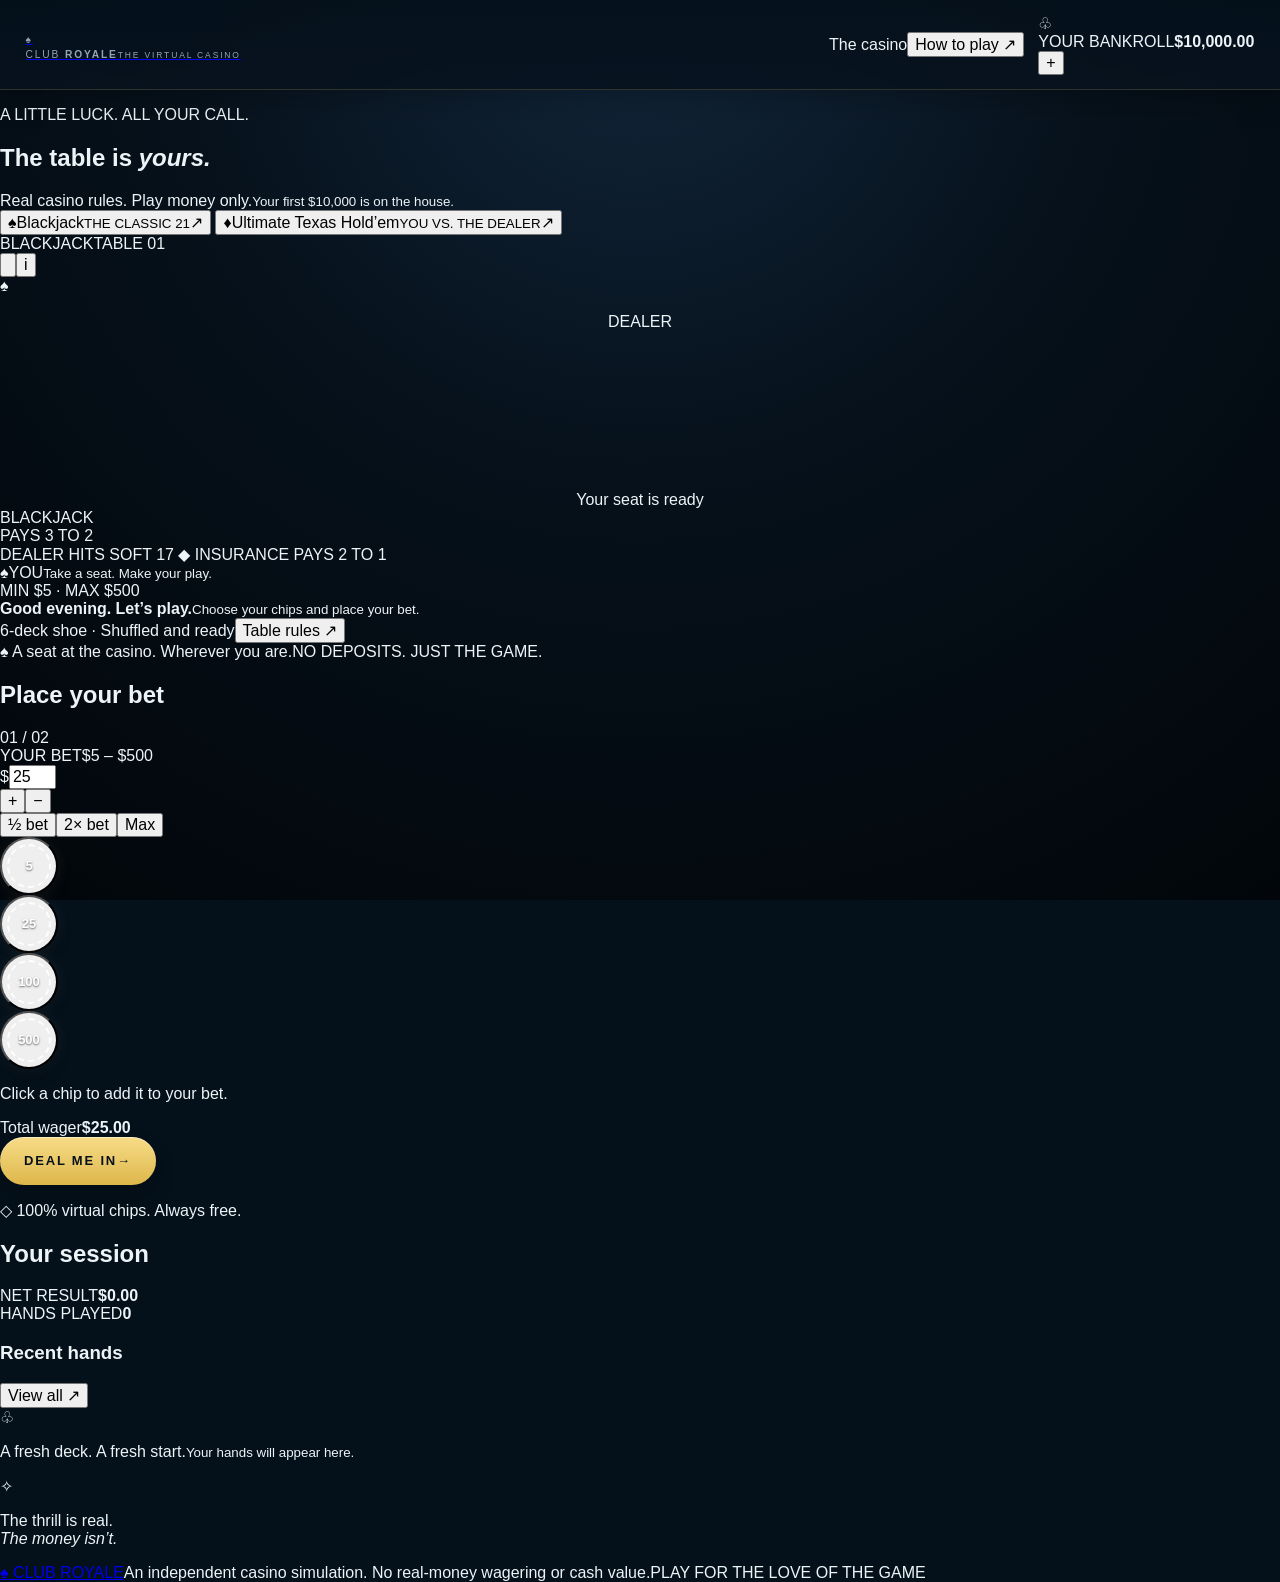
==== commit 996057f3: "Revamp index.html for Club Royale casino Updated the HTML structure and content for the Club Royale " ====
--- a/index.html
+++ b/index.html
@@ -1,131 +1,62 @@
 <!DOCTYPE html>
 <html lang="en">
 <head>
-  <meta charset="UTF-8" />
-  <meta name="viewport" content="width=device-width, initial-scale=1.0, viewport-fit=cover" />
-  <meta name="theme-color" content="#04101a" />
-  <meta name="apple-mobile-web-app-capable" content="yes" />
-  <meta name="apple-mobile-web-app-status-bar-style" content="black-translucent" />
-  <title>Lac-Leamy Dealer Trainer</title>
-  <link href="https://fonts.googleapis.com/css2?family=Montserrat:wght@400;600;700;800;900&display=swap" rel="stylesheet" />
-  <link rel="stylesheet" href="styles.css" />
+  <meta charset="UTF-8">
+  <meta name="viewport" content="width=device-width, initial-scale=1, viewport-fit=cover">
+  <meta name="theme-color" content="#101513">
+  <meta name="description" content="Take a seat at Club Royale. Play casino blackjack and Ultimate Texas Hold’em with a free virtual bankroll.">
+  <title>Club Royale — Your seat is waiting</title>
+  <link rel="preconnect" href="https://fonts.googleapis.com">
+  <link rel="preconnect" href="https://fonts.gstatic.com" crossorigin>
+  <link href="https://fonts.googleapis.com/css2?family=DM+Sans:wght@400;500;600;700&family=Playfair+Display:ital,wght@0,500;0,600;0,700;1,500;1,600&display=swap" rel="stylesheet">
+  <link rel="stylesheet" href="styles.css">
+  <script src="game-engine.js" defer></script>
+  <script src="script.js" defer></script>
 </head>
 <body>
   <header class="topbar">
-    <div class="brand">
-      <h1>CASINO LAC-LEAMY</h1>
-      <span>Dealer trainer</span>
+    <a class="brand" href="./index.html" aria-label="Club Royale home"><span class="brand-mark" aria-hidden="true">♠</span><span>CLUB <b>ROYALE</b><small>THE VIRTUAL CASINO</small></span></a>
+    <nav class="main-nav" aria-label="Main navigation"><span class="nav-current">The casino</span><button class="text-button" data-open="rules">How to play <span aria-hidden="true">↗</span></button></nav>
+    <div class="wallet"><span class="wallet-icon" aria-hidden="true">♧</span><div><span class="eyebrow">YOUR BANKROLL</span><strong id="balance">$10,000.00</strong></div><button id="bankroll-btn" class="wallet-add" aria-label="Add free chips">+</button></div>
+  </header>
+  <main class="casino-shell">
+    <section class="welcome"><div><p class="eyebrow gold">A LITTLE LUCK. ALL YOUR CALL.</p><h1>The table is <em>yours.</em></h1></div><div class="play-money"><span class="live-dot"></span><span>Real casino rules. Play money only.<small>Your first $10,000 is on the house.</small></span></div></section>
+    <div class="floor-layout">
+      <section class="game-space" aria-label="Casino table">
+        <nav class="game-tabs" aria-label="Choose your game">
+          <button class="game-tab active" id="tab-blackjack" data-game="blackjack" aria-pressed="true"><span class="tab-suit" aria-hidden="true">♠</span><span>Blackjack<small>THE CLASSIC 21</small></span><span class="tab-arrow" aria-hidden="true">↗</span></button>
+          <button class="game-tab" id="tab-ultimate" data-game="ultimate" aria-pressed="false"><span class="tab-suit" aria-hidden="true">♦</span><span>Ultimate Texas Hold’em<small>YOU VS. THE DEALER</small></span><span class="tab-arrow" aria-hidden="true">↗</span></button>
+        </nav>
+        <div class="table-container">
+          <div class="table-header"><div><span class="live-dot"></span><span id="table-name">BLACKJACK</span><span class="table-number" id="table-number">TABLE 01</span></div><div class="table-tools"><button id="sound-btn" class="icon-button" aria-label="Turn sound on" aria-pressed="false" title="Turn sound on"><svg viewBox="0 0 24 24" fill="none" stroke="currentColor" stroke-width="1.6" aria-hidden="true"><path d="M11 5 6 9H3v6h3l5 4z"/><path id="sound-waves" d="m16 9 6 6m0-6-6 6"/></svg></button><button class="icon-button" data-open="rules" aria-label="Table rules" title="Table rules">i</button></div></div>
+          <div id="table" class="table blackjack-table">
+            <div class="felt-grain" aria-hidden="true"></div><div class="felt-line" aria-hidden="true"></div>
+            <div class="shoe-prop" aria-hidden="true"><div class="shoe-card">♠</div></div>
+            <div class="chip-rack" aria-hidden="true"><i></i><i></i><i></i><i></i><i></i><i></i><i></i><i></i></div>
+            <section class="dealer-zone" aria-label="Dealer hand"><div class="seat-label">DEALER <span id="dealer-total" class="total-badge" hidden></span></div><div class="hand" id="dealer-hand"></div><div class="hand-caption" id="dealer-caption">Your seat is ready</div></section>
+            <div class="felt-brand" id="felt-brand"><div class="felt-brand-name">BLACKJACK</div><div class="felt-payout">PAYS 3 TO 2</div><div class="felt-rule">DEALER HITS SOFT 17 <span>◆</span> INSURANCE PAYS 2 TO 1</div></div>
+            <section id="community-zone" class="community-zone" aria-label="Community cards" hidden><div class="community-label"><span>FLOP</span><span>TURN</span><span>RIVER</span></div><div class="community-hand" id="community-hand"></div><div id="street-caption" class="hand-caption">Five cards. One best hand.</div></section>
+            <section class="player-zone" aria-label="Your hands"><div id="player-hands" class="player-hands"></div><div class="player-seat"><span class="avatar" aria-hidden="true">♠</span><span>YOU<small id="player-caption">Take a seat. Make your play.</small></span></div></section>
+            <div class="table-limit" id="felt-limit">MIN $5 <span>·</span> MAX $500</div>
+          </div>
+          <div class="action-console"><div id="round-message" class="round-message" role="status" aria-live="polite"><span class="status-orb"></span><div><strong>Good evening. Let’s play.</strong><small>Choose your chips and place your bet.</small></div></div><div class="game-actions" id="game-actions"></div></div>
+          <div class="table-bottom"><span id="shoe-info">6-deck shoe · Shuffled and ready</span><button class="text-button" data-open="rules">Table rules <span aria-hidden="true">↗</span></button></div>
+        </div>
+        <div class="below-table"><span><span class="small-spade" aria-hidden="true">♠</span> A seat at the casino. Wherever you are.</span><span>NO DEPOSITS. JUST THE GAME.</span></div>
+      </section>
+      <aside class="sidebar">
+        <section class="panel betting-panel" aria-labelledby="betting-title"><div class="panel-heading"><h2 id="betting-title">Place your bet</h2><span class="panel-step" id="betting-step">01 / 02</span></div><div class="bet-mode-label"><label id="bet-label" for="bet-input">YOUR BET</label><span id="bet-range">$5 – $500</span></div><div class="bet-input-wrap"><span>$</span><input id="bet-input" type="number" min="5" max="500" step="5" value="25" inputmode="numeric" aria-describedby="bet-help"><div class="bet-steppers"><button data-adjust="up" aria-label="Increase bet by 5">+</button><button data-adjust="down" aria-label="Decrease bet by 5">−</button></div></div><div class="bet-shortcuts"><button data-adjust="half">½ bet</button><button data-adjust="twice">2× bet</button><button data-adjust="max">Max</button></div><div class="chip-selector" aria-label="Add chips to your bet"><button class="chip chip-five" data-chip="5" aria-label="Add 5 dollars"><span>5</span></button><button class="chip chip-quarter" data-chip="25" aria-label="Add 25 dollars"><span>25</span></button><button class="chip chip-hundred" data-chip="100" aria-label="Add 100 dollars"><span>100</span></button><button class="chip chip-fivehundred" data-chip="500" aria-label="Add 500 dollars"><span>500</span></button></div><p class="bet-help" id="bet-help">Click a chip to add it to your bet.</p>
+          <div id="poker-bets" class="poker-bets" hidden><div class="matched-blind"><span>Blind <small>Matches your ante</small></span><strong id="blind-bet">$25</strong></div><label class="trips-label" for="trips-input"><span>Trips bonus <small>Optional side bet</small></span><span class="trips-input-wrap">$ <input id="trips-input" type="number" min="0" max="100" step="5" value="0" inputmode="numeric"></span></label><p class="bet-help">Keep at least 1× your ante available for Play.</p></div>
+          <div class="wager-total"><span id="wager-label">Total wager</span><strong id="wager-total">$25.00</strong></div><button class="primary-button deal-button" id="deal-btn"><span>Deal me in</span><span aria-hidden="true">→</span></button><p class="bet-error" id="bet-error" role="status"></p><p class="free-play-note"><span aria-hidden="true">◇</span> 100% virtual chips. Always free.</p>
+        </section>
+        <section class="panel session-panel"><div class="panel-heading"><h2>Your session</h2><span class="session-dot"></span></div><div class="session-stats"><div><span>NET RESULT</span><strong id="session-net">$0.00</strong></div><div><span>HANDS PLAYED</span><strong id="session-hands">0</strong></div></div><div class="recent-heading"><h3>Recent hands</h3><button class="text-button" data-open="history">View all ↗</button></div><div id="recent-hands" class="recent-hands"><div class="history-empty"><span aria-hidden="true">♧</span><p>A fresh deck. A fresh start.<small>Your hands will appear here.</small></p></div></div></section>
+        <div class="sidebar-note"><span aria-hidden="true">✧</span><p>The thrill is real.<br><em>The money isn’t.</em></p></div>
+      </aside>
     </div>
-
-    <div class="topbar-center">
-      <div id="center-console">
-        <button id="deal-btn" onclick="startRound()">Deal round</button>
-
-        <div id="action-hud" class="hud-hidden" aria-live="polite">
-          <div class="hud-text">
-            <span class="hud-kicker">Call total</span>
-            <span id="hud-title">SPOT 1 TOTAL</span>
-          </div>
-          <input type="number" id="hud-input" autocomplete="off" inputmode="numeric" />
-        </div>
-      </div>
-    </div>
-
-    <div class="tabs">
-      <button id="tab-game" class="active" onclick="switchTab('game')">Live Table</button>
-      <button id="tab-payout" onclick="switchTab('payout')">3:2 Payouts</button>
-    </div>
-  </header>
-
-  <main id="game-mode">
-    <div class="table-shell" id="table-shell">
-      <div class="table-rail">
-        <div class="table-felt">
-          <div class="table-glow"></div>
-
-          <section class="dealer-zone">
-            <div class="dealer-caption">Dealer</div>
-            <div id="dealer-spot" class="spot dealer-spot">
-              <div class="hand" id="dealer-hand"></div>
-              <div class="status-text" id="dealer-status"></div>
-            </div>
-          </section>
-
-          <section class="table-copy">
-            <div class="felt-text subtle">DEALER MUST DRAW TO 16 AND HIT SOFT 17</div>
-          </section>
-
-          <section class="players-row" id="players-arc"></section>
-        </div>
-      </div>
-    </div>
+    <footer><a class="footer-brand" href="./index.html">♠ CLUB ROYALE</a><span>An independent casino simulation. No real-money wagering or cash value.</span><span>PLAY FOR THE LOVE OF THE GAME</span></footer>
   </main>
-
-  <main id="payout-mode" style="display: none;">
-    <div class="payout-shell" id="payout-shell">
-      <div class="payout-widget random-mode" id="payout-widget">
-        <section class="payout-panel payout-panel-info">
-          <div class="payout-heading">
-            <span class="payout-kicker">Precision Drill</span>
-            <h2>Blackjack Payouts</h2>
-            <p id="payout-description">Enter the correct 3:2 payout for the bet below.</p>
-          </div>
-
-          <div class="payout-submodes">
-            <button id="payout-mode-random" class="active" onclick="setPayoutMode('random')">Random</button>
-            <button id="payout-mode-sprint" onclick="setPayoutMode('sprint')">Sprint 1-50</button>
-          </div>
-
-          <div class="random-meta" id="random-meta">
-            <div class="meta-pill current-streak-pill">
-              <span class="meta-label">Current streak</span>
-              <strong id="random-current-streak">0</strong>
-            </div>
-            <div class="meta-pill">
-              <span class="meta-label">Best streak</span>
-              <strong id="random-best-streak">0</strong>
-            </div>
-          </div>
-
-          <div class="sprint-meta" id="sprint-meta">
-            <div class="meta-pill">
-              <span class="meta-label">Progress</span>
-              <strong id="payout-progress">1 / 50</strong>
-            </div>
-            <div class="meta-pill">
-              <span class="meta-label">Time</span>
-              <strong id="payout-timer">00:00.00</strong>
-            </div>
-            <div class="meta-pill">
-              <span class="meta-label">Best time</span>
-              <strong id="sprint-best-time">-</strong>
-            </div>
-          </div>
-        </section>
-
-        <section class="payout-panel payout-panel-stage">
-          <div class="payout-stage-card">
-            <div class="payout-stage-header">
-              <span class="stage-kicker">Current Bet</span>
-              <span class="stage-ratio">Pays 3:2</span>
-            </div>
-
-            <div class="bet-amount">$<span id="payout-bet"></span></div>
-
-            <label class="payout-answer-label" for="payout-input">Enter payout</label>
-            <input type="number" id="payout-input" step="any" placeholder="0.00" inputmode="decimal" />
-
-            <div id="payout-feedback" class="feedback-text"></div>
-            <div class="payout-actions">
-              <button id="payout-reset-btn" class="payout-reset-btn" type="button" onclick="resetCurrentPayoutModeState()">Reset</button>
-              <button id="payout-restart-btn" class="payout-restart-btn" type="button" onclick="restartSprint()">Restart sprint</button>
-            </div>
-          </div>
-        </section>
-      </div>
-    </div>
-  </main>
-
-  <script src="script.js"></script>
+  <dialog id="info-dialog" aria-labelledby="dialog-title"><div class="dialog-header"><div><p class="eyebrow gold" id="dialog-kicker">THE HOUSE RULES</p><h2 id="dialog-title">Table rules</h2></div><button id="dialog-close" class="icon-button" aria-label="Close dialog">×</button></div><div id="dialog-content"></div></dialog>
+  <div class="toast" id="toast" role="status" hidden></div>
+  <noscript><div class="noscript">Please enable JavaScript to play Club Royale.</div></noscript>
 </body>
 </html>
--- a/styles.css
+++ b/styles.css
@@ -19,6 +19,7 @@
   --table-scale: 1;
   --topbar-height: 84px;
   --app-frame-pad: clamp(10px, 1vw, 16px);
+  --keyboard-height: 0px;
   --app-available-height: calc(100dvh - var(--topbar-height));
 }
 
@@ -28,7 +29,9 @@
 
 html,
 body {
+  height: 100%;
   min-height: 100%;
+  background: #04101a;
 }
 
 body {
@@ -37,6 +40,9 @@
   color: var(--text);
   background: radial-gradient(circle at top, #12263b 0%, #06111b 42%, #02060a 100%);
   overflow: hidden;
+  overscroll-behavior: none;
+  -webkit-text-size-adjust: 100%;
+  -webkit-tap-highlight-color: transparent;
   user-select: none;
 }
 
@@ -1561,3 +1567,584 @@
     transform: translateY(calc(-14px * var(--table-scale)));
   }
 }
+
+@media (max-width: 760px) {
+  body.phone-ui {
+    background:
+      radial-gradient(circle at 16% 0%, rgba(240, 207, 115, 0.1) 0%, transparent 24%),
+      radial-gradient(circle at 84% 10%, rgba(83, 182, 125, 0.12) 0%, transparent 22%),
+      linear-gradient(180deg, #07111c 0%, #04101a 42%, #02060a 100%);
+  }
+
+  body.phone-ui .topbar {
+    min-height: 0;
+    padding:
+      calc(12px + env(safe-area-inset-top))
+      max(14px, env(safe-area-inset-right))
+      12px
+      max(14px, env(safe-area-inset-left));
+    display: grid;
+    grid-template-columns: 1fr;
+    gap: 10px;
+    align-items: stretch;
+  }
+
+  body.phone-ui .brand {
+    flex: 0 0 auto;
+  }
+
+  body.phone-ui .brand h1 {
+    font-size: clamp(18px, 6vw, 24px);
+    line-height: 0.98;
+  }
+
+  body.phone-ui .brand span {
+    margin-top: 6px;
+    font-size: 10px;
+    letter-spacing: 0.2em;
+  }
+
+  body.phone-ui .tabs {
+    width: 100%;
+    display: grid;
+    grid-template-columns: repeat(2, minmax(0, 1fr));
+    gap: 8px;
+    margin-left: 0;
+  }
+
+  body.phone-ui .tabs button {
+    width: 100%;
+    min-width: 0;
+    height: 46px;
+    padding: 0 14px;
+    border-radius: 16px;
+    font-size: 13px;
+    font-weight: 800;
+  }
+
+  body.phone-ui .topbar-center {
+    position: static;
+    left: auto;
+    top: auto;
+    width: 100%;
+    transform: none;
+    justify-content: stretch;
+    pointer-events: auto;
+  }
+
+  body.phone-ui #center-console {
+    width: 100%;
+    min-height: 0;
+    justify-content: stretch;
+  }
+
+  body.phone-ui #deal-btn,
+  body.phone-ui #action-hud {
+    width: 100%;
+  }
+
+  body.phone-ui #deal-btn {
+    height: 50px;
+    padding: 0 18px;
+    border-radius: 16px;
+    font-size: 12px;
+    letter-spacing: 0.12em;
+  }
+
+  body.phone-ui #action-hud {
+    gap: 10px;
+    padding: 10px 12px;
+    border-radius: 18px;
+    justify-content: space-between;
+  }
+
+  body.phone-ui .hud-text {
+    min-width: 0;
+  }
+
+  body.phone-ui #hud-title {
+    font-size: 12px;
+    line-height: 1.15;
+  }
+
+  body.phone-ui #hud-input {
+    width: 88px;
+    min-width: 88px;
+    height: 44px;
+    border-radius: 14px;
+    font-size: 24px;
+  }
+
+  body.phone-ui #game-mode,
+  body.phone-ui #payout-mode {
+    padding:
+      12px
+      max(14px, env(safe-area-inset-right))
+      calc(14px + env(safe-area-inset-bottom))
+      max(14px, env(safe-area-inset-left));
+    overflow: auto;
+    -webkit-overflow-scrolling: touch;
+    scrollbar-width: none;
+  }
+
+  body.phone-ui #game-mode::-webkit-scrollbar,
+  body.phone-ui #payout-mode::-webkit-scrollbar {
+    display: none;
+  }
+
+  body.phone-ui #game-mode {
+    place-items: stretch;
+  }
+
+  body.phone-ui .table-shell {
+    width: min(100%, 480px);
+    height: 100%;
+    min-height: max(460px, calc(var(--app-available-height) - 6px));
+    max-height: 820px;
+    margin: 0 auto;
+    aspect-ratio: auto;
+  }
+
+  body.phone-ui .table-shell::before {
+    inset: 6% 8% 10%;
+    filter: blur(34px);
+  }
+
+  body.phone-ui .table-shell::after {
+    inset: 10% 18% auto;
+    height: 24%;
+    filter: blur(28px);
+  }
+
+  body.phone-ui .table-rail {
+    padding: 12px;
+    border-radius: 46px 46px 24px 24px;
+  }
+
+  body.phone-ui .table-felt {
+    grid-template-rows: auto auto 1fr;
+    border-radius: 36px 36px 20px 20px;
+  }
+
+  body.phone-ui .table-felt::before {
+    inset: 12px;
+  }
+
+  body.phone-ui .table-felt::after {
+    bottom: 16px;
+    width: 88%;
+    height: 88px;
+    border-width: 1px;
+    border-radius: 180px 180px 0 0;
+  }
+
+  body.phone-ui .table-glow {
+    inset: auto 0 -24px 0;
+    height: 116px;
+    filter: blur(24px);
+  }
+
+  body.phone-ui .dealer-zone {
+    gap: 10px;
+    padding: 20px 14px 8px;
+  }
+
+  body.phone-ui .dealer-caption {
+    font-size: clamp(10px, 2.8vw, 12px);
+    letter-spacing: 0.18em;
+  }
+
+  body.phone-ui .dealer-spot {
+    min-height: 112px;
+  }
+
+  body.phone-ui .table-copy {
+    padding: 2px 18px 8px;
+    transform: none;
+  }
+
+  body.phone-ui .felt-text.subtle {
+    font-size: clamp(9px, 2.8vw, 12px);
+    line-height: 1.35;
+  }
+
+  body.phone-ui .status-text {
+    min-height: 24px;
+    padding: 4px 10px;
+    font-size: 9px;
+  }
+
+  body.phone-ui .players-row {
+    gap: 10px;
+    padding: 0 12px 18px;
+  }
+
+  body.phone-ui .player-spot {
+    gap: 8px;
+    padding-bottom: 0;
+  }
+
+  body.phone-ui .seat-arc {
+    bottom: 28px;
+    width: min(100%, 132px);
+    height: 70px;
+    border-width: 1px;
+    border-radius: 120px 120px 0 0;
+  }
+
+  body.phone-ui .hands-row {
+    min-height: 92px;
+    gap: 8px;
+  }
+
+  body.phone-ui .hand {
+    min-height: 90px;
+  }
+
+  body.phone-ui .bet-area {
+    width: clamp(42px, calc(76px * var(--table-scale)), 66px);
+    height: clamp(42px, calc(76px * var(--table-scale)), 66px);
+  }
+
+  body.phone-ui .chip {
+    width: clamp(30px, calc(50px * var(--table-scale)), 46px);
+    height: clamp(30px, calc(50px * var(--table-scale)), 46px);
+    font-size: clamp(8px, calc(11px * var(--table-scale)), 11px);
+  }
+
+  body.phone-ui .chip::before {
+    inset: 4px;
+  }
+
+  body.phone-ui .spot-name {
+    font-size: 8px;
+    letter-spacing: 0.14em;
+  }
+
+  body.phone-ui .card {
+    width: clamp(34px, calc(88px * var(--table-scale)), 62px);
+    height: clamp(50px, calc(124px * var(--table-scale)), 92px);
+    border-radius: 8px;
+    box-shadow: -5px 7px 12px rgba(0, 0, 0, 0.22), 0 0 12px rgba(255, 255, 255, 0.05);
+  }
+
+  body.phone-ui .card + .card {
+    margin-left: calc(-14px - 10px * var(--table-scale));
+  }
+
+  body.phone-ui .card.hidden::after {
+    inset: 6px;
+    border-radius: 4px;
+  }
+
+  body.phone-ui .card-corner-top {
+    top: 4px;
+    left: 5px;
+  }
+
+  body.phone-ui .card-corner-bottom {
+    right: 5px;
+    bottom: 4px;
+  }
+
+  body.phone-ui .card-rank {
+    font-size: clamp(10px, calc(16px * var(--table-scale)), 16px);
+  }
+
+  body.phone-ui .card-suit-mini {
+    font-size: clamp(8px, calc(12px * var(--table-scale)), 12px);
+  }
+
+  body.phone-ui .card-center {
+    font-size: clamp(18px, calc(32px * var(--table-scale)), 32px);
+  }
+
+  body.phone-ui .card.sideways {
+    transform: rotate(-90deg) translateX(calc(-8px - 3px * var(--table-scale))) translateY(calc(18px + 4px * var(--table-scale)));
+    margin-left: calc(-8px - 2px * var(--table-scale));
+  }
+
+  body.phone-ui.keyboard-game .table-shell {
+    min-height: max(400px, calc(var(--app-available-height) - 2px));
+  }
+
+  body.phone-ui.keyboard-game .dealer-zone {
+    padding-top: 16px;
+  }
+
+  body.phone-ui.keyboard-game .table-copy {
+    padding-bottom: 4px;
+  }
+
+  body.phone-ui.keyboard-game .players-row {
+    padding-bottom: 12px;
+  }
+
+  body.phone-ui #payout-mode.payout-phone {
+    padding-top: 10px;
+  }
+
+  body.phone-ui .payout-shell {
+    width: min(100%, 480px);
+    height: 100%;
+    margin: 0 auto;
+    align-items: stretch;
+  }
+
+  body.phone-ui #payout-mode.payout-phone .payout-widget {
+    height: auto;
+    min-height: max(560px, calc(var(--app-available-height) - 2px));
+    padding: 12px;
+    gap: 12px;
+    grid-template-columns: 1fr;
+    grid-template-rows: minmax(280px, 0.95fr) auto;
+    border-radius: 28px;
+  }
+
+  body.phone-ui #payout-mode.payout-phone .payout-panel-stage {
+    order: 1;
+  }
+
+  body.phone-ui #payout-mode.payout-phone .payout-panel-info {
+    order: 2;
+    height: auto;
+    justify-content: flex-start;
+    gap: 10px;
+  }
+
+  body.phone-ui #payout-mode.payout-phone .payout-heading {
+    gap: 8px;
+  }
+
+  body.phone-ui #payout-mode.payout-phone .payout-kicker {
+    padding: 7px 11px;
+    font-size: 10px;
+  }
+
+  body.phone-ui #payout-mode.payout-phone .payout-heading h2 {
+    max-width: none;
+    font-size: clamp(28px, 12vw, 46px);
+    line-height: 0.92;
+  }
+
+  body.phone-ui #payout-mode.payout-phone .payout-heading p {
+    max-width: 24ch;
+    font-size: clamp(14px, 4.3vw, 17px);
+    line-height: 1.38;
+  }
+
+  body.phone-ui #payout-mode.payout-phone .payout-submodes {
+    width: 100%;
+    padding: 6px;
+    gap: 6px;
+  }
+
+  body.phone-ui #payout-mode.payout-phone .payout-submodes button {
+    height: 46px;
+    padding: 0 12px;
+    font-size: clamp(15px, 4.4vw, 18px);
+  }
+
+  body.phone-ui #payout-mode.payout-phone .random-meta,
+  body.phone-ui #payout-mode.payout-phone .sprint-meta {
+    gap: 10px;
+  }
+
+  body.phone-ui #payout-mode.payout-phone .random-meta {
+    grid-template-columns: repeat(2, minmax(0, 1fr));
+  }
+
+  body.phone-ui #payout-mode.payout-phone .sprint-meta {
+    grid-template-columns: repeat(3, minmax(0, 1fr));
+  }
+
+  body.phone-ui #payout-mode.payout-phone .meta-pill {
+    min-height: 86px;
+    padding: 12px 12px 13px;
+    border-radius: 20px;
+    align-items: flex-start;
+    justify-content: space-between;
+    gap: 8px;
+    text-align: left;
+  }
+
+  body.phone-ui #payout-mode.payout-phone .meta-label {
+    font-size: 10px;
+    letter-spacing: 0.15em;
+  }
+
+  body.phone-ui #payout-mode.payout-phone .meta-pill strong {
+    width: 100%;
+    font-size: clamp(22px, 7vw, 30px);
+    line-height: 0.98;
+  }
+
+  body.phone-ui #payout-mode.payout-phone #payout-timer {
+    font-size: clamp(18px, 5.9vw, 26px);
+    letter-spacing: -0.05em;
+  }
+
+  body.phone-ui #payout-mode.payout-phone .payout-stage-card {
+    padding: 16px 16px 18px;
+    border-radius: 24px;
+    grid-template-rows: auto 1fr auto auto auto auto;
+    gap: 10px;
+  }
+
+  body.phone-ui #payout-mode.payout-phone .payout-stage-card::before {
+    width: min(76vw, 280px);
+    opacity: 0.48;
+    filter: blur(14px);
+  }
+
+  body.phone-ui #payout-mode.payout-phone .payout-stage-card::after {
+    inset: auto -36px -42px auto;
+    width: 140px;
+    height: 140px;
+  }
+
+  body.phone-ui #payout-mode.payout-phone .payout-stage-header {
+    gap: 8px;
+  }
+
+  body.phone-ui #payout-mode.payout-phone .stage-kicker,
+  body.phone-ui #payout-mode.payout-phone .stage-ratio {
+    min-height: 30px;
+    padding: 0 10px;
+    font-size: 10px;
+  }
+
+  body.phone-ui #payout-mode.payout-phone .bet-amount {
+    font-size: clamp(64px, 23vw, 108px);
+    text-shadow: 0 10px 22px rgba(34, 197, 94, 0.1);
+  }
+
+  body.phone-ui #payout-mode.payout-phone .payout-answer-label {
+    font-size: 10px;
+  }
+
+  body.phone-ui #payout-mode.payout-phone #payout-input {
+    width: 100%;
+    height: 60px;
+    max-width: none;
+    border-radius: 18px;
+    font-size: clamp(26px, 8vw, 34px);
+  }
+
+  body.phone-ui #payout-mode.payout-phone .feedback-text {
+    min-height: 1.3em;
+    font-size: 14px;
+  }
+
+  body.phone-ui #payout-mode.payout-phone .payout-actions {
+    width: 100%;
+    display: grid;
+    grid-template-columns: repeat(2, minmax(0, 1fr));
+    gap: 10px;
+  }
+
+  body.phone-ui #payout-mode.payout-phone .payout-actions.single-action {
+    grid-template-columns: 1fr;
+  }
+
+  body.phone-ui #payout-mode.payout-phone .payout-reset-btn,
+  body.phone-ui #payout-mode.payout-phone .payout-restart-btn {
+    width: 100%;
+    min-width: 0;
+    height: 46px;
+    padding: 0 14px;
+    border-radius: 16px;
+    font-size: 11px;
+  }
+
+  body.phone-ui.keyboard-payout #payout-mode.payout-phone .payout-widget {
+    min-height: max(480px, calc(var(--app-available-height) - 2px));
+    grid-template-rows: minmax(240px, 1fr) auto;
+    gap: 10px;
+  }
+
+  body.phone-ui.keyboard-payout #payout-mode.payout-phone .payout-kicker,
+  body.phone-ui.keyboard-payout #payout-mode.payout-phone .payout-heading p {
+    display: none;
+  }
+
+  body.phone-ui.keyboard-payout #payout-mode.payout-phone .payout-heading h2 {
+    font-size: clamp(22px, 9vw, 34px);
+  }
+
+  body.phone-ui.keyboard-payout #payout-mode.payout-phone .payout-panel-info {
+    gap: 8px;
+  }
+
+  body.phone-ui.keyboard-payout #payout-mode.payout-phone .payout-submodes button {
+    height: 40px;
+    font-size: 14px;
+  }
+
+  body.phone-ui.keyboard-payout #payout-mode.payout-phone .meta-pill {
+    min-height: 70px;
+    padding: 10px;
+    border-radius: 18px;
+  }
+
+  body.phone-ui.keyboard-payout #payout-mode.payout-phone .meta-label {
+    font-size: 9px;
+  }
+
+  body.phone-ui.keyboard-payout #payout-mode.payout-phone .meta-pill strong {
+    font-size: clamp(18px, 5.8vw, 24px);
+  }
+
+  body.phone-ui.keyboard-payout #payout-mode.payout-phone #payout-timer {
+    font-size: clamp(16px, 5vw, 22px);
+  }
+
+  body.phone-ui.keyboard-payout #payout-mode.payout-phone .payout-stage-card {
+    padding: 14px;
+    gap: 8px;
+  }
+
+  body.phone-ui.keyboard-payout #payout-mode.payout-phone .payout-stage-card::before {
+    width: min(70vw, 240px);
+    opacity: 0.42;
+  }
+
+  body.phone-ui.keyboard-payout #payout-mode.payout-phone .bet-amount {
+    font-size: clamp(52px, 18vw, 84px);
+  }
+
+  body.phone-ui.keyboard-payout #payout-mode.payout-phone #payout-input {
+    height: 54px;
+    font-size: clamp(24px, 7vw, 30px);
+  }
+
+  body.phone-ui.keyboard-payout #payout-mode.payout-phone .payout-actions {
+    grid-template-columns: 1fr;
+  }
+}
+
+@media (max-width: 760px) and (max-height: 740px) {
+  body.phone-ui .table-shell {
+    min-height: max(420px, calc(var(--app-available-height) - 2px));
+  }
+
+  body.phone-ui .dealer-zone {
+    padding-top: 16px;
+  }
+
+  body.phone-ui .players-row {
+    padding-bottom: 14px;
+  }
+
+  body.phone-ui #payout-mode.payout-phone .payout-widget {
+    min-height: max(520px, calc(var(--app-available-height) - 2px));
+  }
+
+  body.phone-ui #payout-mode.payout-phone .meta-pill {
+    min-height: 78px;
+  }
+
+  body.phone-ui #payout-mode.payout-phone .bet-amount {
+    font-size: clamp(58px, 20vw, 96px);
+  }
+}
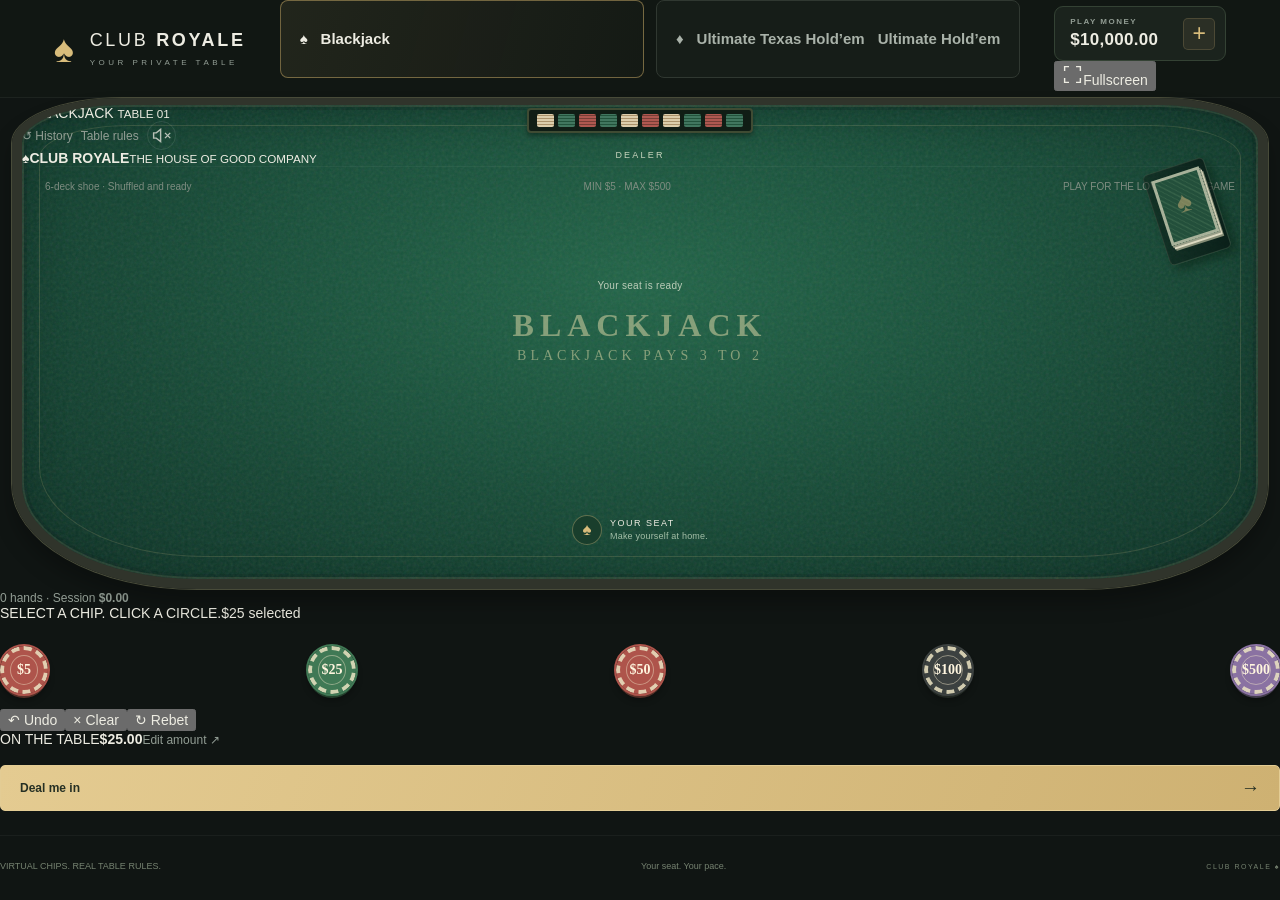
==== commit 9b0a6397: "Update index.html" ====
--- a/index.html
+++ b/index.html
@@ -3,9 +3,9 @@
 <head>
   <meta charset="UTF-8">
   <meta name="viewport" content="width=device-width, initial-scale=1, viewport-fit=cover">
-  <meta name="theme-color" content="#101513">
-  <meta name="description" content="Take a seat at Club Royale. Play casino blackjack and Ultimate Texas Hold’em with a free virtual bankroll.">
-  <title>Club Royale — Your seat is waiting</title>
+  <meta name="theme-color" content="#101713">
+  <meta name="description" content="Your own casino table. Play blackjack and Ultimate Texas Hold’em with virtual chips.">
+  <title>Club Royale — Take your seat</title>
   <link rel="preconnect" href="https://fonts.googleapis.com">
   <link rel="preconnect" href="https://fonts.gstatic.com" crossorigin>
   <link href="https://fonts.googleapis.com/css2?family=DM+Sans:wght@400;500;600;700&family=Playfair+Display:ital,wght@0,500;0,600;0,700;1,500;1,600&display=swap" rel="stylesheet">
@@ -14,47 +14,67 @@
   <script src="script.js" defer></script>
 </head>
 <body>
-  <header class="topbar">
-    <a class="brand" href="./index.html" aria-label="Club Royale home"><span class="brand-mark" aria-hidden="true">♠</span><span>CLUB <b>ROYALE</b><small>THE VIRTUAL CASINO</small></span></a>
-    <nav class="main-nav" aria-label="Main navigation"><span class="nav-current">The casino</span><button class="text-button" data-open="rules">How to play <span aria-hidden="true">↗</span></button></nav>
-    <div class="wallet"><span class="wallet-icon" aria-hidden="true">♧</span><div><span class="eyebrow">YOUR BANKROLL</span><strong id="balance">$10,000.00</strong></div><button id="bankroll-btn" class="wallet-add" aria-label="Add free chips">+</button></div>
-  </header>
-  <main class="casino-shell">
-    <section class="welcome"><div><p class="eyebrow gold">A LITTLE LUCK. ALL YOUR CALL.</p><h1>The table is <em>yours.</em></h1></div><div class="play-money"><span class="live-dot"></span><span>Real casino rules. Play money only.<small>Your first $10,000 is on the house.</small></span></div></section>
-    <div class="floor-layout">
-      <section class="game-space" aria-label="Casino table">
-        <nav class="game-tabs" aria-label="Choose your game">
-          <button class="game-tab active" id="tab-blackjack" data-game="blackjack" aria-pressed="true"><span class="tab-suit" aria-hidden="true">♠</span><span>Blackjack<small>THE CLASSIC 21</small></span><span class="tab-arrow" aria-hidden="true">↗</span></button>
-          <button class="game-tab" id="tab-ultimate" data-game="ultimate" aria-pressed="false"><span class="tab-suit" aria-hidden="true">♦</span><span>Ultimate Texas Hold’em<small>YOU VS. THE DEALER</small></span><span class="tab-arrow" aria-hidden="true">↗</span></button>
-        </nav>
-        <div class="table-container">
-          <div class="table-header"><div><span class="live-dot"></span><span id="table-name">BLACKJACK</span><span class="table-number" id="table-number">TABLE 01</span></div><div class="table-tools"><button id="sound-btn" class="icon-button" aria-label="Turn sound on" aria-pressed="false" title="Turn sound on"><svg viewBox="0 0 24 24" fill="none" stroke="currentColor" stroke-width="1.6" aria-hidden="true"><path d="M11 5 6 9H3v6h3l5 4z"/><path id="sound-waves" d="m16 9 6 6m0-6-6 6"/></svg></button><button class="icon-button" data-open="rules" aria-label="Table rules" title="Table rules">i</button></div></div>
-          <div id="table" class="table blackjack-table">
-            <div class="felt-grain" aria-hidden="true"></div><div class="felt-line" aria-hidden="true"></div>
-            <div class="shoe-prop" aria-hidden="true"><div class="shoe-card">♠</div></div>
-            <div class="chip-rack" aria-hidden="true"><i></i><i></i><i></i><i></i><i></i><i></i><i></i><i></i></div>
-            <section class="dealer-zone" aria-label="Dealer hand"><div class="seat-label">DEALER <span id="dealer-total" class="total-badge" hidden></span></div><div class="hand" id="dealer-hand"></div><div class="hand-caption" id="dealer-caption">Your seat is ready</div></section>
-            <div class="felt-brand" id="felt-brand"><div class="felt-brand-name">BLACKJACK</div><div class="felt-payout">PAYS 3 TO 2</div><div class="felt-rule">DEALER HITS SOFT 17 <span>◆</span> INSURANCE PAYS 2 TO 1</div></div>
-            <section id="community-zone" class="community-zone" aria-label="Community cards" hidden><div class="community-label"><span>FLOP</span><span>TURN</span><span>RIVER</span></div><div class="community-hand" id="community-hand"></div><div id="street-caption" class="hand-caption">Five cards. One best hand.</div></section>
-            <section class="player-zone" aria-label="Your hands"><div id="player-hands" class="player-hands"></div><div class="player-seat"><span class="avatar" aria-hidden="true">♠</span><span>YOU<small id="player-caption">Take a seat. Make your play.</small></span></div></section>
-            <div class="table-limit" id="felt-limit">MIN $5 <span>·</span> MAX $500</div>
+  <main class="casino-app" id="casino-app">
+    <header class="topbar">
+      <a class="brand" href="./index.html" aria-label="Club Royale home"><span class="brand-mark" aria-hidden="true">♠</span><span>CLUB <b>ROYALE</b><small>YOUR PRIVATE TABLE</small></span></a>
+      <nav class="game-tabs" aria-label="Choose your game">
+        <button class="game-tab active" id="tab-blackjack" data-game="blackjack" aria-pressed="true"><span aria-hidden="true">♠</span> Blackjack</button>
+        <button class="game-tab" id="tab-ultimate" data-game="ultimate" aria-pressed="false"><span aria-hidden="true">♦</span> <span class="uth-long">Ultimate Texas Hold’em</span><span class="uth-short">Ultimate Hold’em</span></button>
+      </nav>
+      <div class="header-tools">
+        <div class="wallet"><div><span class="eyebrow">PLAY MONEY</span><strong id="balance">$10,000.00</strong></div><button id="bankroll-btn" class="wallet-add" aria-label="Add free chips" title="Add free chips">+</button></div>
+        <button id="fullscreen-btn" class="fullscreen-button" aria-label="Enter fullscreen" aria-pressed="false" title="Enter fullscreen"><svg viewBox="0 0 24 24" fill="none" stroke="currentColor" stroke-width="1.6" aria-hidden="true"><path d="M8 3H3v5m13-5h5v5M3 16v5h5m13-5v5h-5"/></svg><span>Fullscreen</span></button>
+      </div>
+    </header>
+
+    <section class="table-shell" aria-label="Interactive casino table">
+      <div id="table" class="table blackjack-table">
+        <div class="felt-grain" aria-hidden="true"></div><div class="felt-line" aria-hidden="true"></div>
+        <div class="table-topline"><span><i class="live-dot"></i> <span id="table-name">BLACKJACK</span> <small id="table-number">TABLE 01</small></span><div class="table-tools"><button class="text-button" data-open="history" title="Session history"><span aria-hidden="true">↺</span> History</button><button class="text-button" data-open="rules">Table rules</button><button id="sound-btn" class="icon-button" aria-label="Turn sound on" aria-pressed="false" title="Turn sound on"><svg viewBox="0 0 24 24" fill="none" stroke="currentColor" stroke-width="1.6" aria-hidden="true"><path d="M11 5 6 9H3v6h3l5 4z"/><path id="sound-waves" d="m16 9 6 6m0-6-6 6"/></svg></button></div></div>
+        <div class="shoe-prop" aria-hidden="true"><div class="shoe-card">♠</div></div>
+        <div class="chip-rack" aria-hidden="true"><i></i><i></i><i></i><i></i><i></i><i></i><i></i><i></i><i></i><i></i></div>
+        <div class="table-seal" aria-hidden="true"><span>♠</span><b>CLUB ROYALE</b><small>THE HOUSE OF GOOD COMPANY</small></div>
+        <section class="dealer-zone" aria-label="Dealer hand"><div class="seat-label">DEALER <span id="dealer-total" class="total-badge" hidden></span></div><div class="hand" id="dealer-hand"></div><div class="hand-caption" id="dealer-caption">Your seat is ready</div></section>
+        <div class="felt-brand" id="felt-brand"><div class="felt-brand-name">BLACKJACK</div><div class="felt-payout">BLACKJACK PAYS 3 TO 2</div><div class="felt-rule">DEALER HITS SOFT 17 <span>◆</span> INSURANCE PAYS 2 TO 1</div></div>
+        <section id="community-zone" class="community-zone" aria-label="Community cards" hidden><div class="community-label"><span>FLOP</span><span>TURN</span><span>RIVER</span></div><div class="community-hand" id="community-hand"></div><div id="street-caption" class="hand-caption">Five cards. One best hand.</div></section>
+        <section class="player-zone" aria-label="Your hands"><div id="player-hands" class="player-hands"></div><div class="player-seat"><span class="avatar" aria-hidden="true">♠</span><span>YOUR SEAT<small id="player-caption">Make yourself at home.</small></span></div></section>
+        <div id="betting-spots" class="betting-spots" aria-label="Place chips on the betting circles"></div>
+        <div id="table-paytable" class="felt-paytable" aria-label="Payouts"></div>
+        <div class="table-bottom"><span id="shoe-info">6-deck shoe · Shuffled and ready</span><span id="felt-limit">MIN $5 · MAX $500</span><span class="table-bottom-right">PLAY FOR THE LOVE OF THE GAME</span></div>
+      </div>
+    </section>
+
+    <section class="control-deck" aria-label="Game controls">
+      <div class="console-status"><div id="round-message" class="round-message" role="status" aria-live="polite"></div><button class="session-summary text-button" data-open="history"><span id="session-hands">0</span> hands <span class="stat-divider">·</span> Session <strong id="session-net">$0.00</strong></button></div>
+      <div class="control-rail">
+        <div class="chip-tray"><div class="tray-caption"><span id="chip-instruction">SELECT A CHIP. CLICK A CIRCLE.</span><span id="selected-chip-label">$25 selected</span></div><div class="chip-tools">
+          <div class="chip-selector" aria-label="Select a chip denomination">
+            <button class="chip chip-five" data-chip="5" draggable="true" aria-label="Select 5 dollar chip" aria-pressed="false"><span>$5</span></button>
+            <button class="chip chip-quarter selected" data-chip="25" draggable="true" aria-label="Select 25 dollar chip" aria-pressed="true"><span>$25</span></button>
+            <button class="chip chip-fifty" data-chip="50" draggable="true" aria-label="Select 50 dollar chip" aria-pressed="false"><span>$50</span></button>
+            <button class="chip chip-hundred" data-chip="100" draggable="true" aria-label="Select 100 dollar chip" aria-pressed="false"><span>$100</span></button>
+            <button class="chip chip-fivehundred" data-chip="500" draggable="true" aria-label="Select 500 dollar chip" aria-pressed="false"><span>$500</span></button>
           </div>
-          <div class="action-console"><div id="round-message" class="round-message" role="status" aria-live="polite"><span class="status-orb"></span><div><strong>Good evening. Let’s play.</strong><small>Choose your chips and place your bet.</small></div></div><div class="game-actions" id="game-actions"></div></div>
-          <div class="table-bottom"><span id="shoe-info">6-deck shoe · Shuffled and ready</span><button class="text-button" data-open="rules">Table rules <span aria-hidden="true">↗</span></button></div>
-        </div>
-        <div class="below-table"><span><span class="small-spade" aria-hidden="true">♠</span> A seat at the casino. Wherever you are.</span><span>NO DEPOSITS. JUST THE GAME.</span></div>
-      </section>
-      <aside class="sidebar">
-        <section class="panel betting-panel" aria-labelledby="betting-title"><div class="panel-heading"><h2 id="betting-title">Place your bet</h2><span class="panel-step" id="betting-step">01 / 02</span></div><div class="bet-mode-label"><label id="bet-label" for="bet-input">YOUR BET</label><span id="bet-range">$5 – $500</span></div><div class="bet-input-wrap"><span>$</span><input id="bet-input" type="number" min="5" max="500" step="5" value="25" inputmode="numeric" aria-describedby="bet-help"><div class="bet-steppers"><button data-adjust="up" aria-label="Increase bet by 5">+</button><button data-adjust="down" aria-label="Decrease bet by 5">−</button></div></div><div class="bet-shortcuts"><button data-adjust="half">½ bet</button><button data-adjust="twice">2× bet</button><button data-adjust="max">Max</button></div><div class="chip-selector" aria-label="Add chips to your bet"><button class="chip chip-five" data-chip="5" aria-label="Add 5 dollars"><span>5</span></button><button class="chip chip-quarter" data-chip="25" aria-label="Add 25 dollars"><span>25</span></button><button class="chip chip-hundred" data-chip="100" aria-label="Add 100 dollars"><span>100</span></button><button class="chip chip-fivehundred" data-chip="500" aria-label="Add 500 dollars"><span>500</span></button></div><p class="bet-help" id="bet-help">Click a chip to add it to your bet.</p>
-          <div id="poker-bets" class="poker-bets" hidden><div class="matched-blind"><span>Blind <small>Matches your ante</small></span><strong id="blind-bet">$25</strong></div><label class="trips-label" for="trips-input"><span>Trips bonus <small>Optional side bet</small></span><span class="trips-input-wrap">$ <input id="trips-input" type="number" min="0" max="100" step="5" value="0" inputmode="numeric"></span></label><p class="bet-help">Keep at least 1× your ante available for Play.</p></div>
-          <div class="wager-total"><span id="wager-label">Total wager</span><strong id="wager-total">$25.00</strong></div><button class="primary-button deal-button" id="deal-btn"><span>Deal me in</span><span aria-hidden="true">→</span></button><p class="bet-error" id="bet-error" role="status"></p><p class="free-play-note"><span aria-hidden="true">◇</span> 100% virtual chips. Always free.</p>
-        </section>
-        <section class="panel session-panel"><div class="panel-heading"><h2>Your session</h2><span class="session-dot"></span></div><div class="session-stats"><div><span>NET RESULT</span><strong id="session-net">$0.00</strong></div><div><span>HANDS PLAYED</span><strong id="session-hands">0</strong></div></div><div class="recent-heading"><h3>Recent hands</h3><button class="text-button" data-open="history">View all ↗</button></div><div id="recent-hands" class="recent-hands"><div class="history-empty"><span aria-hidden="true">♧</span><p>A fresh deck. A fresh start.<small>Your hands will appear here.</small></p></div></div></section>
-        <div class="sidebar-note"><span aria-hidden="true">✧</span><p>The thrill is real.<br><em>The money isn’t.</em></p></div>
-      </aside>
-    </div>
-    <footer><a class="footer-brand" href="./index.html">♠ CLUB ROYALE</a><span>An independent casino simulation. No real-money wagering or cash value.</span><span>PLAY FOR THE LOVE OF THE GAME</span></footer>
+          <div class="bet-tools"><button data-action="undo" title="Undo the last chip placement" aria-label="Undo last chip">↶ <span>Undo</span></button><button data-action="clear" title="Remove all opening bets">× <span>Clear</span></button><button data-action="repeat" title="Restore your last opening bets">↻ <span>Rebet</span></button></div>
+        </div></div>
+        <div class="wager-display"><span id="wager-label">ON THE TABLE</span><strong id="wager-total">$25.00</strong><button class="text-button" data-action="bet">Edit amount <span aria-hidden="true">↗</span></button></div>
+        <div class="actions-wrap"><div class="game-actions" id="game-actions"></div><button class="primary-button deal-button" id="deal-btn">Deal me in <span aria-hidden="true">→</span></button></div>
+      </div>
+      <p class="bet-error" id="bet-error" role="status"></p>
+    </section>
+    <footer><span>VIRTUAL CHIPS. REAL TABLE RULES.</span><span id="fullscreen-hint">Your seat. Your pace.</span><span>CLUB ROYALE <span aria-hidden="true">♠</span></span></footer>
   </main>
+
+  <dialog id="bet-dialog" aria-labelledby="betting-title">
+    <div class="dialog-header"><div><p class="eyebrow gold">SET YOUR STAKES</p><h2 id="betting-title">Opening bets</h2></div><button class="icon-button" id="bet-dialog-close" aria-label="Close bet editor">×</button></div>
+    <p class="dialog-intro">You can also select a chip and click a betting circle on the table.</p>
+    <div class="bet-mode-label"><label id="bet-label" for="bet-input">YOUR BET</label><span id="bet-range">$5 – $500</span></div>
+    <div class="bet-input-wrap"><span>$</span><input id="bet-input" type="number" min="0" max="500" step="5" value="25" inputmode="numeric"><div class="bet-steppers"><button data-adjust="up" aria-label="Increase bet by 5">+</button><button data-adjust="down" aria-label="Decrease bet by 5">−</button></div></div>
+    <div class="bet-shortcuts"><button data-adjust="half">½ bet</button><button data-adjust="twice">2× bet</button><button data-adjust="max">Max</button></div>
+    <div id="poker-bets" hidden><div class="matched-blind"><span>Blind <small>Matches your ante</small></span><strong id="blind-bet">$25</strong></div><label class="trips-label" for="trips-input"><span>Trips bonus <small>Optional · $0–$100</small></span><span class="trips-input-wrap">$ <input id="trips-input" type="number" min="0" max="100" step="5" value="0" inputmode="numeric"></span></label></div>
+    <p class="dialog-note">Opening wagers use $5 increments. In Ultimate Hold’em, keep at least 1× Ante available for Play.</p>
+    <button class="primary-button editor-done" id="bet-editor-done">Back to the table</button>
+  </dialog>
   <dialog id="info-dialog" aria-labelledby="dialog-title"><div class="dialog-header"><div><p class="eyebrow gold" id="dialog-kicker">THE HOUSE RULES</p><h2 id="dialog-title">Table rules</h2></div><button id="dialog-close" class="icon-button" aria-label="Close dialog">×</button></div><div id="dialog-content"></div></dialog>
   <div class="toast" id="toast" role="status" hidden></div>
   <noscript><div class="noscript">Please enable JavaScript to play Club Royale.</div></noscript>
--- a/styles.css
+++ b/styles.css
@@ -1,2150 +1,18 @@
-:root {
-  --gold: #f0cf73;
-  --gold-soft: rgba(240, 207, 115, 0.18);
-  --bg-0: #04101a;
-  --bg-1: #081523;
-  --panel: #0e1d2d;
-  --panel-2: #18283b;
-  --felt-a: #53b67d;
-  --felt-b: #1f7f52;
-  --felt-c: #0a3521;
-  --rail-a: #925c34;
-  --rail-b: #6b3d20;
-  --rail-c: #2f170a;
-  --text: #edf4f8;
-  --muted: #92a4b6;
-  --danger: #ef4444;
-  --success: #22c55e;
-  --card: #fcfcfb;
-  --table-scale: 1;
-  --topbar-height: 84px;
-  --app-frame-pad: clamp(10px, 1vw, 16px);
-  --keyboard-height: 0px;
-  --app-available-height: calc(100dvh - var(--topbar-height));
-}
-
-* {
-  box-sizing: border-box;
-}
-
-html,
-body {
-  height: 100%;
-  min-height: 100%;
-  background: #04101a;
-}
-
-body {
-  margin: 0;
-  font-family: 'Montserrat', sans-serif;
-  color: var(--text);
-  background: radial-gradient(circle at top, #12263b 0%, #06111b 42%, #02060a 100%);
-  overflow: hidden;
-  overscroll-behavior: none;
-  -webkit-text-size-adjust: 100%;
-  -webkit-tap-highlight-color: transparent;
-  user-select: none;
-}
-
-button,
-input {
-  font: inherit;
-}
-
-input[type="number"]::-webkit-outer-spin-button,
-input[type="number"]::-webkit-inner-spin-button {
-  -webkit-appearance: none;
-  margin: 0;
-}
-
-input[type="number"] {
-  appearance: textfield;
-  -moz-appearance: textfield;
-}
-
-.topbar {
-  position: relative;
-  min-height: 84px;
-  padding: 14px clamp(16px, 2vw, 28px);
-  display: flex;
-  align-items: center;
-  justify-content: space-between;
-  gap: 14px;
-  background: linear-gradient(180deg, rgba(4, 16, 26, 0.94), rgba(7, 18, 30, 0.90));
-  border-bottom: 1px solid rgba(240, 207, 115, 0.18);
-  box-shadow: 0 10px 28px rgba(0, 0, 0, 0.22);
-}
-
-.brand {
-  flex: 1 1 0;
-  min-width: 0;
-}
-
-.brand h1 {
-  margin: 0;
-  font-size: clamp(17px, 1.6vw, 22px);
-  font-weight: 800;
-  letter-spacing: 0.08em;
-  color: var(--gold);
-}
-
-.brand span {
-  display: block;
-  margin-top: 4px;
-  font-size: clamp(10px, 0.8vw, 12px);
-  letter-spacing: 0.18em;
-  text-transform: uppercase;
-  color: var(--muted);
-}
-
-.topbar-center {
-  position: absolute;
-  left: 50%;
-  top: 50%;
-  transform: translate(-50%, -50%);
-  display: flex;
-  justify-content: center;
-  pointer-events: none;
-}
-
-#center-console {
-  display: flex;
-  justify-content: center;
-  align-items: center;
-  min-height: 54px;
-  pointer-events: auto;
-}
-
-#center-console.console-hidden {
-  display: none;
-}
-
-#deal-btn {
-  height: 48px;
-  padding: 0 24px;
-  border: none;
-  border-radius: 999px;
-  background: linear-gradient(180deg, #f7dc87 0%, #deb74b 100%);
-  color: #08121d;
-  font-size: 13px;
-  font-weight: 900;
-  letter-spacing: 0.14em;
-  text-transform: uppercase;
-  cursor: pointer;
-  box-shadow: 0 10px 20px rgba(0, 0, 0, 0.2), inset 0 1px 0 rgba(255, 255, 255, 0.45);
-  transition: transform 0.18s ease, box-shadow 0.18s ease;
-}
-
-#deal-btn:hover {
-  transform: translateY(-1px);
-  box-shadow: 0 12px 22px rgba(0, 0, 0, 0.22), inset 0 1px 0 rgba(255, 255, 255, 0.5);
-}
-
-#action-hud {
-  position: relative;
-  display: flex;
-  align-items: center;
-  gap: 12px;
-  padding: 8px 10px 8px 16px;
-  border-radius: 18px;
-  background: rgba(12, 23, 36, 0.92);
-  border: 1px solid rgba(240, 207, 115, 0.24);
-  box-shadow: 0 10px 22px rgba(0, 0, 0, 0.16), inset 0 1px 0 rgba(255, 255, 255, 0.04);
-  overflow: hidden;
-}
-
-#action-hud.hud-hidden {
-  display: none;
-}
-
-.hud-text {
-  display: flex;
-  flex-direction: column;
-  gap: 2px;
-}
-
-.hud-kicker {
-  font-size: 10px;
-  letter-spacing: 0.18em;
-  text-transform: uppercase;
-  color: rgba(237, 244, 248, 0.55);
-}
-
-#hud-title {
-  color: var(--gold);
-  font-size: 13px;
-  font-weight: 900;
-  letter-spacing: 0.12em;
-  text-transform: uppercase;
-}
-
-#hud-input {
-  width: 80px;
-  height: 40px;
-  border-radius: 12px;
-  border: 1px solid rgba(255, 255, 255, 0.08);
-  background: #18283b;
-  color: white;
-  text-align: center;
-  font-size: 22px;
-  font-weight: 900;
-  outline: none;
-  transition: border-color 0.18s ease, box-shadow 0.18s ease, transform 0.18s ease;
-}
-
-#hud-input:focus {
-  border-color: rgba(240, 207, 115, 0.45);
-  box-shadow: 0 0 0 4px rgba(240, 207, 115, 0.12);
-}
-
-.tabs {
-  flex: 1 1 0;
-  justify-content: flex-end;
-  display: inline-flex;
-  gap: 6px;
-}
-
-.tabs button {
-  min-width: 128px;
-  height: 48px;
-  padding: 0 18px;
-  border-radius: 18px;
-  border: 1px solid rgba(255, 255, 255, 0.06);
-  background: rgba(17, 31, 47, 0.9);
-  color: #b6c4d2;
-  font-size: 13px;
-  font-weight: 700;
-  cursor: pointer;
-  transition: background 0.18s ease, color 0.18s ease;
-}
-
-.tabs button.active {
-  background: linear-gradient(180deg, #f7dc87 0%, #deb74b 100%);
-  color: #08121d;
-  border-color: transparent;
-}
-
-#game-mode {
-  position: relative;
-  min-height: 0;
-  height: var(--app-available-height);
-  display: grid;
-  place-items: center;
-  padding: clamp(8px, 1vw, 14px);
-  overflow: auto;
-  isolation: isolate;
-}
-
-#game-mode::before,
-#game-mode::after {
-  content: "";
-  position: absolute;
-  inset: 0;
-  pointer-events: none;
-  z-index: -1;
-}
-
-#game-mode::before {
-  background:
-    radial-gradient(circle at 18% 14%, rgba(240, 207, 115, 0.12) 0%, transparent 22%),
-    radial-gradient(circle at 82% 12%, rgba(83, 182, 125, 0.12) 0%, transparent 20%);
-}
-
-#game-mode::after {
-  background:
-    linear-gradient(90deg, transparent, rgba(255, 255, 255, 0.03), transparent),
-    linear-gradient(180deg, transparent, rgba(240, 207, 115, 0.04), transparent);
-  opacity: 0.35;
-}
-
-.table-shell {
-  position: relative;
-  width: min(100%, calc((100dvh - 116px) * 2.12));
-  max-width: 1600px;
-  aspect-ratio: 2.08 / 1;
-  min-height: 0;
-}
-
-.table-shell::before,
-.table-shell::after {
-  content: "";
-  position: absolute;
-  pointer-events: none;
-}
-
-.table-shell::before {
-  inset: 4% 10% 10%;
-  background: radial-gradient(circle, rgba(240, 207, 115, 0.09) 0%, rgba(240, 207, 115, 0.03) 28%, transparent 64%);
-  filter: blur(44px);
-  z-index: 0;
-}
-
-.table-shell::after {
-  inset: 8% 18% auto;
-  height: 26%;
-  background: radial-gradient(circle, rgba(83, 182, 125, 0.07) 0%, transparent 72%);
-  filter: blur(36px);
-  z-index: 0;
-}
-
-.table-rail {
-  position: relative;
-  z-index: 1;
-  width: 100%;
-  height: 100%;
-  padding: calc(18px * var(--table-scale));
-  border-radius:
-    calc(240px * var(--table-scale))
-    calc(240px * var(--table-scale))
-    calc(34px * var(--table-scale))
-    calc(34px * var(--table-scale));
-  background: linear-gradient(135deg, var(--rail-a) 0%, var(--rail-b) 25%, var(--rail-c) 68%, #7f4b2a 100%);
-  box-shadow:
-    inset 0 1px 0 rgba(255, 255, 255, 0.16),
-    inset 0 -16px 28px rgba(0, 0, 0, 0.26),
-    0 22px 40px rgba(0, 0, 0, 0.34);
-}
-
-.table-felt {
-  position: relative;
-  width: 100%;
-  height: 100%;
-  overflow: hidden;
-  display: grid;
-  grid-template-rows: 0.98fr 0.30fr 1.12fr;
-  border-radius:
-    calc(220px * var(--table-scale))
-    calc(220px * var(--table-scale))
-    calc(24px * var(--table-scale))
-    calc(24px * var(--table-scale));
-  background: radial-gradient(circle at 50% 22%, var(--felt-a) 0%, var(--felt-b) 28%, #12643e 55%, var(--felt-c) 100%);
-  border: 2px solid rgba(240, 207, 115, 0.12);
-  box-shadow:
-    inset 0 0 62px rgba(0, 0, 0, 0.28),
-    inset 0 0 120px rgba(255, 255, 255, 0.06);
-}
-
-.table-felt::before {
-  content: "";
-  position: absolute;
-  inset: calc(18px * var(--table-scale));
-  border-radius: inherit;
-  border: 1px solid rgba(255, 255, 255, 0.08);
-  pointer-events: none;
-}
-
-.table-felt::after {
-  content: "";
-  position: absolute;
-  left: 50%;
-  bottom: calc(26px * var(--table-scale));
-  transform: translateX(-50%);
-  width: min(88%, calc(1180px * var(--table-scale)));
-  height: calc(180px * var(--table-scale));
-  border: 2px solid rgba(240, 207, 115, 0.15);
-  border-bottom: none;
-  border-radius: calc(260px * var(--table-scale)) calc(260px * var(--table-scale)) 0 0;
-  pointer-events: none;
-}
-
-.table-glow {
-  position: absolute;
-  inset: auto 0 calc(-70px * var(--table-scale)) 0;
-  height: calc(220px * var(--table-scale));
-  background: radial-gradient(circle, rgba(240, 207, 115, 0.14) 0%, rgba(240, 207, 115, 0.05) 40%, transparent 70%);
-  filter: blur(calc(28px * var(--table-scale)));
-  pointer-events: none;
-}
-
-.dealer-zone {
-  position: relative;
-  z-index: 2;
-  display: flex;
-  flex-direction: column;
-  align-items: center;
-  justify-content: center;
-  gap: calc(12px * var(--table-scale));
-  padding-top: calc(18px * var(--table-scale));
-}
-
-.dealer-caption {
-  color: rgba(240, 207, 115, 0.92);
-  font-size: clamp(11px, calc(16px * var(--table-scale)), 16px);
-  font-weight: 800;
-  letter-spacing: 0.18em;
-  text-transform: uppercase;
-}
-
-.spot {
-  display: flex;
-  flex-direction: column;
-  align-items: center;
-  gap: calc(12px * var(--table-scale));
-  transition: transform 0.3s ease, opacity 0.3s ease, filter 0.3s ease;
-}
-
-.dealer-spot {
-  min-height: calc(178px * var(--table-scale));
-}
-
-.table-copy {
-  position: relative;
-  z-index: 1;
-  display: flex;
-  flex-direction: column;
-  align-items: center;
-  justify-content: center;
-  gap: 0;
-  padding-bottom: calc(8px * var(--table-scale));
-  transform: translateY(calc(-26px * var(--table-scale)));
-}
-
-.felt-text {
-  color: rgba(240, 207, 115, 0.78);
-  font-size: clamp(11px, calc(18px * var(--table-scale)), 18px);
-  font-weight: 800;
-  letter-spacing: 0.16em;
-  text-transform: uppercase;
-  text-align: center;
-  text-shadow: 0 0 16px rgba(240, 207, 115, 0.1);
-}
-
-.felt-text.subtle {
-  font-size: clamp(11px, calc(16px * var(--table-scale)), 16px);
-  font-weight: 800;
-  color: rgba(240, 207, 115, 0.78);
-}
-
-.status-text {
-  min-height: calc(28px * var(--table-scale));
-  padding: calc(6px * var(--table-scale)) calc(14px * var(--table-scale));
-  border-radius: 999px;
-  background: rgba(8, 18, 28, 0.46);
-  border: 1px solid rgba(240, 207, 115, 0.14);
-  color: var(--gold);
-  font-size: clamp(10px, calc(12px * var(--table-scale)), 12px);
-  font-weight: 800;
-  letter-spacing: 0.08em;
-  text-transform: uppercase;
-}
-
-.status-text:empty {
-  opacity: 0;
-}
-
-.players-row {
-  position: relative;
-  z-index: 2;
-  display: grid;
-  grid-template-columns: repeat(3, minmax(0, 1fr));
-  align-items: end;
-  gap: calc(14px * var(--table-scale));
-  padding: 0 calc(44px * var(--table-scale)) calc(10px * var(--table-scale));
-}
-
-.player-spot {
-  position: relative;
-  min-width: 0;
-  display: flex;
-  flex-direction: column;
-  align-items: center;
-  justify-content: flex-end;
-  gap: calc(10px * var(--table-scale));
-  padding-bottom: calc(8px * var(--table-scale));
-}
-
-.seat-arc {
-  position: absolute;
-  bottom: calc(40px * var(--table-scale));
-  width: min(100%, calc(252px * var(--table-scale)));
-  height: calc(128px * var(--table-scale));
-  border: 2px solid rgba(240, 207, 115, 0.16);
-  border-bottom: none;
-  border-radius: calc(200px * var(--table-scale)) calc(200px * var(--table-scale)) 0 0;
-  pointer-events: none;
-}
-
-.hands-row {
-  position: relative;
-  z-index: 2;
-  min-height: calc(138px * var(--table-scale));
-  display: flex;
-  align-items: flex-end;
-  justify-content: center;
-  gap: calc(14px * var(--table-scale));
-}
-
-.hand-shell {
-  transition: transform 0.3s ease, opacity 0.3s ease, filter 0.3s ease;
-}
-
-.hand {
-  display: flex;
-  align-items: center;
-  justify-content: center;
-  min-height: calc(136px * var(--table-scale));
-}
-
-.bet-area {
-  position: relative;
-  z-index: 2;
-  width: clamp(56px, calc(90px * var(--table-scale)), 90px);
-  height: clamp(56px, calc(90px * var(--table-scale)), 90px);
-  border-radius: 50%;
-  display: grid;
-  place-items: center;
-  background: radial-gradient(circle, rgba(10, 18, 29, 0.3) 0%, rgba(10, 18, 29, 0.32) 55%, rgba(255, 255, 255, 0.04) 56%, rgba(255, 255, 255, 0.02) 68%, transparent 70%);
-}
-
-.chip {
-  position: relative;
-  width: clamp(38px, calc(58px * var(--table-scale)), 58px);
-  height: clamp(38px, calc(58px * var(--table-scale)), 58px);
-  border-radius: 50%;
-  display: grid;
-  place-items: center;
-  color: white;
-  font-size: clamp(10px, calc(13px * var(--table-scale)), 13px);
-  font-weight: 900;
-  text-shadow: 0 1px 2px rgba(0, 0, 0, 0.55);
-  box-shadow: 0 8px 14px rgba(0, 0, 0, 0.22), inset 0 1px 2px rgba(255, 255, 255, 0.24), 0 0 18px rgba(255, 255, 255, 0.08);
-}
-
-.chip::before {
-  content: "";
-  position: absolute;
-  inset: calc(5px * var(--table-scale));
-  border-radius: 50%;
-  border: 2px dashed rgba(255, 255, 255, 0.92);
-}
-
-.chip span {
-  position: relative;
-  z-index: 1;
-}
-
-.spot-name {
-  position: relative;
-  z-index: 2;
-  color: rgba(237, 244, 248, 0.84);
-  font-size: clamp(10px, calc(11px * var(--table-scale)), 11px);
-  font-weight: 800;
-  letter-spacing: 0.18em;
-  text-transform: uppercase;
-}
-
-.card {
-  position: relative;
-  width: clamp(52px, calc(94px * var(--table-scale)), 94px);
-  height: clamp(76px, calc(136px * var(--table-scale)), 136px);
-  display: flex;
-  align-items: center;
-  justify-content: center;
-  background: linear-gradient(180deg, #ffffff 0%, var(--card) 100%);
-  color: #10202f;
-  border-radius: calc(10px * var(--table-scale));
-  border: 1px solid rgba(148, 163, 184, 0.34);
-  box-shadow: -8px 10px 18px rgba(0, 0, 0, 0.22), 0 0 18px rgba(255, 255, 255, 0.06);
-  font-family: Arial, sans-serif;
-  will-change: transform, opacity;
-}
-
-.card + .card {
-  margin-left: calc(-34px * var(--table-scale));
-}
-
-.card.red {
-  color: #d84b4b;
-}
-
-.card.hidden {
-  background: linear-gradient(135deg, #22496f 0%, #163754 40%, #6f95a8 100%);
-  border-color: rgba(255, 255, 255, 0.42);
-  overflow: hidden;
-}
-
-.card.hidden::before {
-  content: "";
-  position: absolute;
-  inset: 0;
-  background: repeating-linear-gradient(135deg, rgba(255, 255, 255, 0.05) 0 12px, rgba(255, 255, 255, 0.32) 12px 16px);
-}
-
-.card.hidden::after {
-  content: "";
-  position: absolute;
-  inset: calc(10px * var(--table-scale));
-  border: 1px solid rgba(255, 255, 255, 0.26);
-  border-radius: calc(6px * var(--table-scale));
-}
-
-.card-corner-top,
-.card-corner-bottom {
-  position: absolute;
-  display: flex;
-  flex-direction: column;
-  align-items: center;
-  line-height: 0.92;
-}
-
-.card-corner-top {
-  top: calc(6px * var(--table-scale));
-  left: calc(7px * var(--table-scale));
-}
-
-.card-corner-bottom {
-  right: calc(7px * var(--table-scale));
-  bottom: calc(6px * var(--table-scale));
-  transform: rotate(180deg);
-}
-
-.card-rank {
-  font-size: clamp(13px, calc(21px * var(--table-scale)), 21px);
-  font-weight: 900;
-  letter-spacing: -0.05em;
-}
-
-.card-suit-mini {
-  font-size: clamp(11px, calc(17px * var(--table-scale)), 17px);
-}
-
-.card-center {
-  font-size: clamp(26px, calc(46px * var(--table-scale)), 46px);
-  opacity: 0.9;
-}
-
-.card.sideways {
-  transform-origin: center center;
-  transform: rotate(-90deg) translateX(calc(-13px * var(--table-scale))) translateY(calc(24px * var(--table-scale)));
-  margin-left: calc(-12px * var(--table-scale));
-  z-index: 3;
-}
-
-.card.animate-new:not(.sideways) {
-  animation: dropIn 0.42s cubic-bezier(0.18, 0.88, 0.24, 1) both;
-}
-
-.card.sideways.animate-new {
-  animation: dropInSideways 0.42s cubic-bezier(0.18, 0.88, 0.24, 1) both;
-}
-
-@keyframes dropIn {
-  from {
-    opacity: 0;
-    transform: translate3d(calc(16px * var(--table-scale)), calc(-12px * var(--table-scale)), 0) scale(0.92);
-  }
-  65% {
-    opacity: 1;
-    transform: translate3d(calc(-2px * var(--table-scale)), calc(1px * var(--table-scale)), 0) scale(1.02);
-  }
-  to {
-    opacity: 1;
-    transform: translate3d(0, 0, 0) scale(1);
-  }
-}
-
-@keyframes dropInSideways {
-  from {
-    opacity: 0;
-    transform: rotate(-90deg) translateX(calc(4px * var(--table-scale))) translateY(calc(36px * var(--table-scale))) scale(0.92);
-  }
-  65% {
-    opacity: 1;
-    transform: rotate(-90deg) translateX(calc(-14px * var(--table-scale))) translateY(calc(22px * var(--table-scale))) scale(1.02);
-  }
-  to {
-    opacity: 1;
-    transform: rotate(-90deg) translateX(calc(-13px * var(--table-scale))) translateY(calc(24px * var(--table-scale))) scale(1);
-  }
-}
-
-.card.round-exit {
-  animation: roundExitCard 0.42s cubic-bezier(0.22, 1, 0.36, 1) forwards;
-  animation-delay: var(--exit-delay, 0ms);
-}
-
-.bet-area.round-exit {
-  animation: roundExitBet 0.38s cubic-bezier(0.22, 1, 0.36, 1) forwards;
-  animation-delay: var(--exit-delay, 0ms);
-}
-
-.spot-name.round-exit,
-#dealer-status.round-exit {
-  animation: roundExitLabel 0.28s ease forwards;
-  animation-delay: var(--exit-delay, 0ms);
-}
-
-@keyframes roundExitCard {
-  0% {
-    opacity: 1;
-    transform: translateY(0) scale(1) rotate(0deg);
-    filter: blur(0);
-  }
-  100% {
-    opacity: 0;
-    transform: translateY(calc(26px * var(--table-scale))) scale(0.9) rotate(-5deg);
-    filter: blur(5px);
-  }
-}
-
-@keyframes roundExitBet {
-  0% {
-    opacity: 1;
-    transform: translateY(0) scale(1);
-    filter: blur(0);
-  }
-  100% {
-    opacity: 0;
-    transform: translateY(calc(18px * var(--table-scale))) scale(0.88);
-    filter: blur(4px);
-  }
-}
-
-@keyframes roundExitLabel {
-  0% {
-    opacity: 1;
-    transform: translateY(0);
-  }
-  100% {
-    opacity: 0;
-    transform: translateY(calc(8px * var(--table-scale)));
-  }
-}
-
-.dimmed {
-  opacity: 0.34;
-  filter: blur(1.2px) saturate(0.75);
-}
-
-.spotlight {
-  transform: translateY(calc(-4px * var(--table-scale))) scale(1.04);
-  filter: drop-shadow(0 0 calc(18px * var(--table-scale)) rgba(240, 207, 115, 0.42));
-  z-index: 3;
-}
-
-.error-shake {
-  animation: shake 0.36s ease;
-  border-color: var(--danger) !important;
-  background: #451218 !important;
-}
-
-.success-pop {
-  animation: successPop 0.46s cubic-bezier(0.2, 0.8, 0.2, 1);
-}
-
-.success-flash {
-  animation: successFlash 0.72s ease;
-}
-
-.payout-widget.success-flash {
-  animation: none;
-}
-
-#action-hud.success-flash::after,
-.payout-widget.success-flash::after {
-  content: "";
-  position: absolute;
-  inset: -2px;
-  border-radius: inherit;
-  border: 2px solid rgba(34, 197, 94, 0.72);
-  animation: successRing 0.72s ease forwards;
-  pointer-events: none;
-}
-
-.payout-widget.success-flash::after {
-  inset: calc(-18px * var(--payout-scale));
-  border: 0;
-  border-radius: calc(46px * var(--payout-scale));
-  background:
-    radial-gradient(circle at 72% 50%, rgba(34, 197, 94, 0.22) 0%, rgba(34, 197, 94, 0.12) 16%, rgba(34, 197, 94, 0.05) 36%, transparent 66%);
-  filter: blur(16px);
-  animation: payoutSuccessHalo 0.72s cubic-bezier(0.2, 0.8, 0.2, 1) forwards;
-  transform: translateZ(0);
-  will-change: transform, opacity, filter;
-}
-
-@keyframes shake {
-  0%, 100% { transform: translateX(0); }
-  20%, 60% { transform: translateX(-7px); }
-  40%, 80% { transform: translateX(7px); }
-}
-
-@keyframes successPop {
-  0% { transform: scale(1); }
-  40% { transform: scale(1.04); }
-  100% { transform: scale(1); }
-}
-
-@keyframes successFlash {
-  0% {
-    box-shadow: 0 0 0 rgba(34, 197, 94, 0);
-  }
-  35% {
-    box-shadow: 0 0 0 5px rgba(34, 197, 94, 0.12), 0 0 28px rgba(34, 197, 94, 0.26);
-  }
-  100% {
-    box-shadow: 0 0 0 rgba(34, 197, 94, 0);
-  }
-}
-
-@keyframes successRing {
-  0% {
-    opacity: 0.95;
-    transform: scale(0.96);
-  }
-  100% {
-    opacity: 0;
-    transform: scale(1.03);
-  }
-}
-
-@keyframes payoutSuccessHalo {
-  0% {
-    opacity: 0;
-    transform: scale(0.94) translateZ(0);
-    filter: blur(12px);
-  }
-  35% {
-    opacity: 0.85;
-    transform: scale(1) translateZ(0);
-    filter: blur(16px);
-  }
-  100% {
-    opacity: 0;
-    transform: scale(1.04) translateZ(0);
-    filter: blur(20px);
-  }
-}
-
-
-#payout-mode {
-  position: relative;
-  --payout-scale: 1;
-  --payout-gap: calc(clamp(14px, 1.7vh, 22px) * var(--payout-scale));
-  --payout-panel-pad: calc(clamp(24px, 2.6vw, 36px) * var(--payout-scale));
-  --payout-widget-gap: calc(clamp(24px, 2.6vw, 40px) * var(--payout-scale));
-  min-height: 0;
-  height: var(--app-available-height);
-  display: grid;
-  align-items: stretch;
-  justify-items: center;
-  padding: clamp(10px, 1.6vh, 18px) clamp(14px, 2vw, 28px);
-  overflow: hidden;
-  isolation: isolate;
-}
-
-#payout-mode::before,
-#payout-mode::after {
-  content: "";
-  position: absolute;
-  inset: 0;
-  pointer-events: none;
-}
-
-#payout-mode::before {
-  background:
-    radial-gradient(circle at 14% 14%, rgba(240, 207, 115, 0.14) 0%, transparent 24%),
-    radial-gradient(circle at 84% 18%, rgba(78, 211, 140, 0.14) 0%, transparent 20%),
-    linear-gradient(180deg, rgba(6, 17, 30, 0.82) 0%, rgba(4, 13, 22, 0.96) 100%);
-  z-index: -2;
-}
-
-#payout-mode::after {
-  background:
-    linear-gradient(90deg, transparent, rgba(255, 255, 255, 0.04), transparent),
-    linear-gradient(180deg, transparent, rgba(240, 207, 115, 0.05), transparent);
-  mix-blend-mode: screen;
-  opacity: 0.35;
-  z-index: -1;
-}
-
-.payout-shell {
-  width: min(100%, 1320px);
-  height: 100%;
-  display: grid;
-  align-items: center;
-}
-
-.payout-widget {
-  position: relative;
-  width: 100%;
-  min-width: 0;
-  min-height: 0;
-  height: min(100%, clamp(620px, calc(680px * var(--payout-scale)), 820px));
-  padding: var(--payout-panel-pad);
-  display: grid;
-  grid-template-columns: minmax(320px, 0.82fr) minmax(420px, 1.18fr);
-  gap: var(--payout-widget-gap);
-  border-radius: calc(38px * var(--payout-scale));
-  background:
-    linear-gradient(135deg, rgba(10, 24, 42, 0.96) 0%, rgba(11, 28, 50, 0.98) 52%, rgba(7, 18, 31, 0.96) 100%);
-  border: 1px solid rgba(255, 255, 255, 0.06);
-  box-shadow:
-    0 30px 60px rgba(0, 0, 0, 0.34),
-    inset 0 1px 0 rgba(255, 255, 255, 0.05),
-    inset 0 -40px 70px rgba(0, 0, 0, 0.18);
-  overflow: hidden;
-  transform: translateZ(0);
-  backface-visibility: hidden;
-  contain: layout paint;
-}
-
-.payout-widget::before,
-.payout-widget::after {
-  content: "";
-  position: absolute;
-  pointer-events: none;
-}
-
-.payout-widget::before {
-  inset: 0;
-  background:
-    radial-gradient(circle at 72% 50%, rgba(79, 199, 118, 0.12), transparent 22%),
-    radial-gradient(circle at 22% 12%, rgba(240, 207, 115, 0.08), transparent 26%);
-}
-
-.payout-widget::after {
-  inset: 0;
-  border-radius: inherit;
-  border: none;
-  opacity: 0;
-}
-
-.payout-panel {
-  position: relative;
-  z-index: 1;
-  min-width: 0;
-  min-height: 0;
-}
-
-.payout-panel-info {
-  display: flex;
-  flex-direction: column;
-  justify-content: space-between;
-  height: 100%;
-  gap: var(--payout-gap);
-}
-
-.payout-heading {
-  display: grid;
-  gap: calc(14px * var(--payout-scale));
-}
-
-.payout-kicker {
-  display: inline-flex;
-  align-items: center;
-  width: fit-content;
-  padding: 8px 12px;
-  border-radius: 999px;
-  background: rgba(240, 207, 115, 0.12);
-  border: 1px solid rgba(240, 207, 115, 0.18);
-  color: var(--gold);
-  font-size: 11px;
-  font-weight: 800;
-  letter-spacing: 0.18em;
-  text-transform: uppercase;
-}
-
-.payout-heading h2 {
-  margin: 0;
-  max-width: 8ch;
-  color: #f4f7fb;
-  font-size: calc(clamp(34px, 3.4vw, 50px) * var(--payout-scale));
-  line-height: 0.9;
-  font-weight: 900;
-  letter-spacing: -0.05em;
-  text-transform: uppercase;
-}
-
-.payout-heading p {
-  margin: 0;
-  max-width: 26ch;
-  color: #a4b3c3;
-  font-size: calc(clamp(14px, 0.98vw, 17px) * var(--payout-scale));
-  line-height: 1.45;
-}
-
-.payout-submodes {
-  width: min(100%, 500px);
-  display: grid;
-  grid-template-columns: repeat(2, minmax(0, 1fr));
-  gap: calc(8px * var(--payout-scale));
-  padding: calc(8px * var(--payout-scale));
-  border-radius: 999px;
-  background: rgba(18, 32, 49, 0.9);
-  border: 1px solid rgba(255, 255, 255, 0.06);
-}
-
-.payout-submodes button {
-  min-width: 0;
-  height: calc(54px * var(--payout-scale));
-  padding: 0 calc(22px * var(--payout-scale));
-  border-radius: 999px;
-  border: none;
-  background: transparent;
-  color: #b7c3cf;
-  font-size: calc(clamp(15px, 1vw, 18px) * var(--payout-scale));
-  font-weight: 800;
-  white-space: nowrap;
-  cursor: pointer;
-  transition: background 0.18s ease, color 0.18s ease, transform 0.18s ease;
-}
-
-.payout-submodes button:hover {
-  transform: translateY(-1px);
-}
-
-.payout-submodes button.active {
-  background: linear-gradient(180deg, #f7dc87 0%, #deb74b 100%);
-  color: #08121d;
-  box-shadow: inset 0 1px 0 rgba(255, 255, 255, 0.45);
-}
-
-.random-meta,
-.sprint-meta {
-  min-width: 0;
-  width: 100%;
-  display: grid;
-  align-self: start;
-  gap: calc(16px * var(--payout-scale));
-}
-
-.random-meta {
-  grid-template-columns: repeat(2, minmax(0, 1fr));
-}
-
-.sprint-meta {
-  grid-template-columns: repeat(3, minmax(0, 1fr));
-}
-
-.payout-widget.random-mode .sprint-meta {
-  display: none;
-}
-
-.payout-widget.sprint-mode .random-meta {
-  display: none;
-}
-
-.meta-pill {
-  min-width: 0;
-  min-height: calc(110px * var(--payout-scale));
-  padding: calc(18px * var(--payout-scale)) calc(24px * var(--payout-scale)) calc(16px * var(--payout-scale));
-  border-radius: calc(26px * var(--payout-scale));
-  background:
-    linear-gradient(180deg, rgba(28, 44, 66, 0.9) 0%, rgba(18, 31, 47, 0.86) 100%);
-  border: 1px solid rgba(255, 255, 255, 0.06);
-  box-shadow:
-    inset 0 1px 0 rgba(255, 255, 255, 0.05),
-    inset 0 -18px 32px rgba(0, 0, 0, 0.12);
-  display: flex;
-  flex-direction: column;
-  align-items: center;
-  justify-content: center;
-  gap: calc(12px * var(--payout-scale));
-  text-align: center;
-}
-
-.meta-pill strong {
-  display: block;
-  color: #ffffff;
-  font-size: calc(clamp(24px, 1.85vw, 34px) * var(--payout-scale));
-  line-height: 0.94;
-  font-weight: 900;
-  letter-spacing: -0.03em;
-}
-
-.meta-label {
-  display: block;
-  color: #8ca0b6;
-  font-size: calc(12px * var(--payout-scale));
-  font-weight: 800;
-  letter-spacing: 0.15em;
-  text-transform: uppercase;
-}
-
-#payout-progress,
-#payout-timer,
-#sprint-best-time {
-  display: block;
-  white-space: nowrap;
-  font-variant-numeric: tabular-nums;
-}
-
-#payout-timer {
-  font-size: calc(clamp(18px, 1.35vw, 26px) * var(--payout-scale));
-  letter-spacing: -0.05em;
-}
-
-#payout-progress,
-#sprint-best-time {
-  font-size: calc(clamp(22px, 1.6vw, 30px) * var(--payout-scale));
-}
-
-.current-streak-pill strong {
-  color: var(--gold);
-}
-
-.payout-panel-stage {
-  display: flex;
-  align-items: stretch;
-}
-
-.payout-stage-card {
-  position: relative;
-  width: 100%;
-  min-height: 0;
-  height: 100%;
-  padding: var(--payout-panel-pad);
-  border-radius: calc(30px * var(--payout-scale));
-  background:
-    radial-gradient(circle at 50% 36%, rgba(82, 206, 126, 0.12) 0%, transparent 34%),
-    linear-gradient(180deg, rgba(16, 30, 48, 0.94) 0%, rgba(10, 21, 37, 0.97) 100%);
-  border: 1px solid rgba(255, 255, 255, 0.06);
-  box-shadow:
-    inset 0 1px 0 rgba(255, 255, 255, 0.04),
-    inset 0 -22px 34px rgba(0, 0, 0, 0.14);
-  display: grid;
-  grid-template-rows: auto 1fr auto auto auto auto;
-  align-content: center;
-  justify-items: center;
-  gap: calc(clamp(10px, 1.4vh, 16px) * var(--payout-scale));
-  overflow: hidden;
-}
-
-.payout-stage-card::before,
-.payout-stage-card::after {
-  content: "";
-  position: absolute;
-  border-radius: 50%;
-  pointer-events: none;
-}
-
-.payout-stage-card::before {
-  width: min(58vw, 340px);
-  aspect-ratio: 1;
-  top: 50%;
-  left: 50%;
-  transform: translate(-50%, -50%);
-  background:
-    radial-gradient(circle, rgba(92, 209, 106, 0.09) 0%, rgba(92, 209, 106, 0.05) 18%, rgba(240, 207, 115, 0.025) 34%, rgba(255, 255, 255, 0.015) 48%, transparent 70%);
-  filter: blur(16px);
-  opacity: 0.62;
-}
-
-.payout-stage-card::after {
-  inset: auto -60px -80px auto;
-  width: 220px;
-  height: 220px;
-  background: radial-gradient(circle, rgba(240, 207, 115, 0.1) 0%, transparent 62%);
-}
-
-.payout-stage-header {
-  width: 100%;
-  display: flex;
-  align-items: center;
-  justify-content: space-between;
-  gap: 12px;
-}
-
-.stage-kicker,
-.stage-ratio {
-  display: inline-flex;
-  align-items: center;
-  min-height: calc(34px * var(--payout-scale));
-  padding: 0 calc(12px * var(--payout-scale));
-  border-radius: 999px;
-  font-size: calc(11px * var(--payout-scale));
-  font-weight: 800;
-  letter-spacing: 0.16em;
-  text-transform: uppercase;
-}
-
-.stage-kicker {
-  color: #d7e0e9;
-  background: rgba(255, 255, 255, 0.05);
-}
-
-.stage-ratio {
-  color: var(--gold);
-  background: rgba(240, 207, 115, 0.1);
-  border: 1px solid rgba(240, 207, 115, 0.16);
-}
-
-.bet-amount {
-  position: relative;
-  z-index: 1;
-  display: flex;
-  align-items: center;
-  justify-content: center;
-  margin: 0;
-  color: #5fd169;
-  font-size: calc(clamp(82px, 7.6vw, 132px) * var(--payout-scale));
-  line-height: 0.82;
-  font-weight: 900;
-  letter-spacing: -0.07em;
-  text-shadow: 0 12px 26px rgba(34, 197, 94, 0.11);
-}
-
-.payout-answer-label {
-  position: relative;
-  z-index: 1;
-  color: #91a4b7;
-  font-size: calc(11px * var(--payout-scale));
-  font-weight: 800;
-  letter-spacing: 0.18em;
-  text-transform: uppercase;
-}
-
-#payout-input {
-  position: relative;
-  z-index: 1;
-  display: block;
-  width: min(100%, calc(320px * var(--payout-scale)));
-  height: calc(72px * var(--payout-scale));
-  margin: 0 auto;
-  border-radius: calc(20px * var(--payout-scale));
-  border: 1px solid rgba(255, 255, 255, 0.08);
-  background: linear-gradient(180deg, rgba(36, 55, 79, 0.98) 0%, rgba(24, 39, 58, 0.98) 100%);
-  color: #f6fbff;
-  font-size: calc(clamp(26px, 2.15vw, 36px) * var(--payout-scale));
-  font-weight: 900;
-  text-align: center;
-  outline: none;
-  box-shadow:
-    0 16px 24px rgba(0, 0, 0, 0.18),
-    inset 0 1px 0 rgba(255, 255, 255, 0.05);
-  transition: border-color 0.18s ease, box-shadow 0.18s ease, transform 0.18s ease;
-}
-
-#payout-input:focus {
-  border-color: rgba(240, 207, 115, 0.46);
-  box-shadow:
-    0 18px 28px rgba(0, 0, 0, 0.2),
-    0 0 0 4px rgba(240, 207, 115, 0.12);
-}
-
-#payout-input:disabled {
-  opacity: 0.72;
-  cursor: default;
-}
-
-.feedback-text {
-  position: relative;
-  z-index: 1;
-  min-height: 1.4em;
-  text-align: center;
-  font-size: calc(clamp(14px, 0.95vw, 18px) * var(--payout-scale));
-  font-weight: 800;
-}
-
-.payout-actions {
-  position: relative;
-  z-index: 1;
-  display: flex;
-  flex-wrap: wrap;
-  align-items: center;
-  justify-content: center;
-  gap: calc(10px * var(--payout-scale));
-}
-
-.payout-reset-btn,
-.payout-restart-btn {
-  position: relative;
-  z-index: 1;
-  align-items: center;
-  justify-content: center;
-  min-width: calc(160px * var(--payout-scale));
-  height: calc(48px * var(--payout-scale));
-  padding: 0 calc(22px * var(--payout-scale));
-  border-radius: 999px;
-  font-size: calc(13px * var(--payout-scale));
-  font-weight: 900;
-  letter-spacing: 0.08em;
-  text-transform: uppercase;
-  cursor: pointer;
-}
-
-.payout-reset-btn {
-  display: inline-flex;
-  border: 1px solid rgba(255, 255, 255, 0.08);
-  background: rgba(24, 40, 60, 0.92);
-  color: #dbe6f0;
-  box-shadow: inset 0 1px 0 rgba(255, 255, 255, 0.04);
-}
-
-.payout-restart-btn {
-  display: none;
-  border: none;
-  background: linear-gradient(180deg, #f7dc87 0%, #deb74b 100%);
-  color: #08121d;
-  box-shadow: 0 10px 20px rgba(0, 0, 0, 0.24), inset 0 1px 0 rgba(255, 255, 255, 0.4);
-}
-
-.payout-restart-btn.visible {
-  display: inline-flex;
-}
-
-#payout-mode.payout-tablet .payout-widget {
-  height: min(100%, 720px);
-  padding: 20px;
-  gap: 22px;
-  grid-template-columns: minmax(280px, 0.84fr) minmax(320px, 1.16fr);
-}
-
-#payout-mode.payout-tablet .payout-heading h2 {
-  font-size: clamp(32px, 4.2vw, 44px);
-}
-
-#payout-mode.payout-tablet .payout-panel-info {
-  gap: calc(12px * var(--payout-scale));
-}
-
-#payout-mode.payout-tablet .meta-pill {
-  min-height: 96px;
-  padding: 14px 18px;
-}
-
-#payout-mode.payout-tablet .meta-pill strong {
-  font-size: clamp(24px, 2.8vw, 32px);
-}
-
-#payout-mode.payout-tablet #payout-timer {
-  font-size: clamp(18px, 2.2vw, 24px);
-}
-
-#payout-mode.payout-tablet .bet-amount {
-  font-size: clamp(78px, 10vw, 116px);
-}
-
-#payout-mode.payout-tablet #payout-input {
-  width: min(100%, 270px);
-  height: 62px;
-  font-size: clamp(24px, 3.4vw, 34px);
-}
-
-#payout-mode.payout-phone .payout-widget {
-  padding: 14px;
-  gap: 14px;
-  grid-template-columns: 1fr;
-  grid-template-rows: auto minmax(0, 1fr);
-  border-radius: 26px;
-}
-
-#payout-mode.payout-phone .payout-widget::after {
-  inset: 10px;
-  border-radius: 20px;
-}
-
-#payout-mode.payout-phone .payout-panel-info {
-  height: auto;
-  justify-content: flex-start;
-  gap: 12px;
-}
-
-#payout-mode.payout-phone .payout-heading h2 {
-  max-width: none;
-  font-size: clamp(28px, 9vw, 40px);
-}
-
-#payout-mode.payout-phone .payout-heading p {
-  max-width: none;
-  font-size: clamp(13px, 3.8vw, 16px);
-}
-
-#payout-mode.payout-phone .payout-submodes {
-  width: 100%;
-}
-
-#payout-mode.payout-phone .payout-submodes button {
-  height: 44px;
-  padding: 0 10px;
-  font-size: clamp(14px, 3.6vw, 16px);
-}
-
-#payout-mode.payout-phone .random-meta,
-#payout-mode.payout-phone .sprint-meta {
-  gap: 8px;
-}
-
-#payout-mode.payout-phone .meta-pill {
-  min-height: 76px;
-  padding: 12px;
-  border-radius: 18px;
-  gap: 8px;
-}
-
-#payout-mode.payout-phone .meta-label {
-  font-size: 9px;
-  letter-spacing: 0.14em;
-}
-
-#payout-mode.payout-phone .meta-pill strong {
-  font-size: clamp(18px, 5vw, 24px);
-}
-
-#payout-mode.payout-phone #payout-timer {
-  font-size: clamp(16px, 4.6vw, 22px);
-}
-
-#payout-mode.payout-phone .payout-stage-card {
-  padding: 16px;
-  border-radius: 22px;
-}
-
-#payout-mode.payout-phone .stage-kicker,
-#payout-mode.payout-phone .stage-ratio {
-  min-height: 30px;
-  padding: 0 10px;
-  font-size: 9px;
-}
-
-#payout-mode.payout-phone .bet-amount {
-  font-size: clamp(62px, 17vw, 98px);
-}
-
-#payout-mode.payout-phone #payout-input {
-  width: min(100%, 250px);
-  height: 58px;
-  font-size: clamp(24px, 7vw, 32px);
-}
-
-#payout-mode.payout-phone .feedback-text {
-  font-size: clamp(13px, 3.6vw, 16px);
-}
-
-#payout-mode.payout-phone .payout-actions {
-  width: 100%;
-}
-
-#payout-mode.payout-phone .payout-reset-btn,
-#payout-mode.payout-phone .payout-restart-btn {
-  min-width: 140px;
-  height: 44px;
-  padding: 0 16px;
-  font-size: 11px;
-}
-
-@media (max-height: 780px) {
-  #payout-mode {
-    padding-top: 10px;
-    padding-bottom: 10px;
-  }
-
-  .payout-widget {
-    padding: 16px;
-    gap: 18px;
-  }
-
-  .payout-heading h2 {
-    font-size: clamp(32px, 3.4vw, 44px);
-  }
-
-  .payout-heading p {
-    font-size: clamp(14px, 1vw, 16px);
-  }
-
-  .payout-panel-info {
-    gap: calc(10px * var(--payout-scale));
-  }
-
-  .meta-pill {
-    min-height: 90px;
-    padding: 14px 18px;
-    gap: 8px;
-  }
-
-  .meta-pill strong {
-    font-size: clamp(22px, 1.9vw, 28px);
-  }
-
-  .payout-stage-card {
-    padding: 18px;
-  }
-
-  .bet-amount {
-    font-size: clamp(74px, 7.8vw, 114px);
-  }
-
-  #payout-input {
-    height: 60px;
-    font-size: clamp(24px, 2.2vw, 34px);
-  }
-
-  #payout-timer {
-    font-size: clamp(17px, 1.7vw, 24px);
-  }
-}
-
-@media (max-width: 900px) {
-  body {
-    overflow: hidden;
-  }
-
-  .topbar {
-    position: static;
-    min-height: 72px;
-    padding: 12px 16px;
-    display: flex;
-    flex-wrap: wrap;
-    align-items: center;
-    justify-content: space-between;
-    gap: 10px;
-  }
-
-  .topbar-center {
-    position: static;
-    left: auto;
-    top: auto;
-    transform: none;
-    pointer-events: auto;
-    justify-content: flex-start;
-    order: 3;
-    width: 100%;
-  }
-
-  #center-console {
-    justify-content: flex-start;
-  }
-
-  .tabs {
-    flex: 0 1 auto;
-    width: auto;
-    margin-left: auto;
-    justify-content: flex-end;
-  }
-
-  #payout-mode {
-    height: var(--app-available-height);
-    min-height: 0;
-    overflow: hidden;
-  }
-
-  #game-mode {
-    height: var(--app-available-height);
-    min-height: 0;
-    overflow: auto;
-  }
-
-  .table-shell {
-    width: 100%;
-    max-height: none;
-    aspect-ratio: 1.88 / 1;
-    min-height: 420px;
-  }
-}
-
-@media (max-width: 640px) {
-  #payout-mode {
-    padding: 12px;
-  }
-
-  #game-mode {
-    padding: 12px;
-  }
-
-  .tabs {
-    width: 100%;
-    margin-left: 0;
-  }
-
-  .tabs button {
-    flex: 1;
-    min-width: 0;
-  }
-
-  .table-shell {
-    aspect-ratio: 1.64 / 1;
-    min-height: 440px;
-  }
-
-  .players-row {
-    gap: calc(10px * var(--table-scale));
-    padding-left: calc(18px * var(--table-scale));
-    padding-right: calc(18px * var(--table-scale));
-  }
-
-  .table-copy {
-    transform: translateY(calc(-14px * var(--table-scale)));
-  }
-}
-
-@media (max-width: 760px) {
-  body.phone-ui {
-    background:
-      radial-gradient(circle at 16% 0%, rgba(240, 207, 115, 0.1) 0%, transparent 24%),
-      radial-gradient(circle at 84% 10%, rgba(83, 182, 125, 0.12) 0%, transparent 22%),
-      linear-gradient(180deg, #07111c 0%, #04101a 42%, #02060a 100%);
-  }
-
-  body.phone-ui .topbar {
-    min-height: 0;
-    padding:
-      calc(12px + env(safe-area-inset-top))
-      max(14px, env(safe-area-inset-right))
-      12px
-      max(14px, env(safe-area-inset-left));
-    display: grid;
-    grid-template-columns: 1fr;
-    gap: 10px;
-    align-items: stretch;
-  }
-
-  body.phone-ui .brand {
-    flex: 0 0 auto;
-  }
-
-  body.phone-ui .brand h1 {
-    font-size: clamp(18px, 6vw, 24px);
-    line-height: 0.98;
-  }
-
-  body.phone-ui .brand span {
-    margin-top: 6px;
-    font-size: 10px;
-    letter-spacing: 0.2em;
-  }
-
-  body.phone-ui .tabs {
-    width: 100%;
-    display: grid;
-    grid-template-columns: repeat(2, minmax(0, 1fr));
-    gap: 8px;
-    margin-left: 0;
-  }
-
-  body.phone-ui .tabs button {
-    width: 100%;
-    min-width: 0;
-    height: 46px;
-    padding: 0 14px;
-    border-radius: 16px;
-    font-size: 13px;
-    font-weight: 800;
-  }
-
-  body.phone-ui .topbar-center {
-    position: static;
-    left: auto;
-    top: auto;
-    width: 100%;
-    transform: none;
-    justify-content: stretch;
-    pointer-events: auto;
-  }
-
-  body.phone-ui #center-console {
-    width: 100%;
-    min-height: 0;
-    justify-content: stretch;
-  }
-
-  body.phone-ui #deal-btn,
-  body.phone-ui #action-hud {
-    width: 100%;
-  }
-
-  body.phone-ui #deal-btn {
-    height: 50px;
-    padding: 0 18px;
-    border-radius: 16px;
-    font-size: 12px;
-    letter-spacing: 0.12em;
-  }
-
-  body.phone-ui #action-hud {
-    gap: 10px;
-    padding: 10px 12px;
-    border-radius: 18px;
-    justify-content: space-between;
-  }
-
-  body.phone-ui .hud-text {
-    min-width: 0;
-  }
-
-  body.phone-ui #hud-title {
-    font-size: 12px;
-    line-height: 1.15;
-  }
-
-  body.phone-ui #hud-input {
-    width: 88px;
-    min-width: 88px;
-    height: 44px;
-    border-radius: 14px;
-    font-size: 24px;
-  }
-
-  body.phone-ui #game-mode,
-  body.phone-ui #payout-mode {
-    padding:
-      12px
-      max(14px, env(safe-area-inset-right))
-      calc(14px + env(safe-area-inset-bottom))
-      max(14px, env(safe-area-inset-left));
-    overflow: auto;
-    -webkit-overflow-scrolling: touch;
-    scrollbar-width: none;
-  }
-
-  body.phone-ui #game-mode::-webkit-scrollbar,
-  body.phone-ui #payout-mode::-webkit-scrollbar {
-    display: none;
-  }
-
-  body.phone-ui #game-mode {
-    place-items: stretch;
-  }
-
-  body.phone-ui .table-shell {
-    width: min(100%, 480px);
-    height: 100%;
-    min-height: max(460px, calc(var(--app-available-height) - 6px));
-    max-height: 820px;
-    margin: 0 auto;
-    aspect-ratio: auto;
-  }
-
-  body.phone-ui .table-shell::before {
-    inset: 6% 8% 10%;
-    filter: blur(34px);
-  }
-
-  body.phone-ui .table-shell::after {
-    inset: 10% 18% auto;
-    height: 24%;
-    filter: blur(28px);
-  }
-
-  body.phone-ui .table-rail {
-    padding: 12px;
-    border-radius: 46px 46px 24px 24px;
-  }
-
-  body.phone-ui .table-felt {
-    grid-template-rows: auto auto 1fr;
-    border-radius: 36px 36px 20px 20px;
-  }
-
-  body.phone-ui .table-felt::before {
-    inset: 12px;
-  }
-
-  body.phone-ui .table-felt::after {
-    bottom: 16px;
-    width: 88%;
-    height: 88px;
-    border-width: 1px;
-    border-radius: 180px 180px 0 0;
-  }
-
-  body.phone-ui .table-glow {
-    inset: auto 0 -24px 0;
-    height: 116px;
-    filter: blur(24px);
-  }
-
-  body.phone-ui .dealer-zone {
-    gap: 10px;
-    padding: 20px 14px 8px;
-  }
-
-  body.phone-ui .dealer-caption {
-    font-size: clamp(10px, 2.8vw, 12px);
-    letter-spacing: 0.18em;
-  }
-
-  body.phone-ui .dealer-spot {
-    min-height: 112px;
-  }
-
-  body.phone-ui .table-copy {
-    padding: 2px 18px 8px;
-    transform: none;
-  }
-
-  body.phone-ui .felt-text.subtle {
-    font-size: clamp(9px, 2.8vw, 12px);
-    line-height: 1.35;
-  }
-
-  body.phone-ui .status-text {
-    min-height: 24px;
-    padding: 4px 10px;
-    font-size: 9px;
-  }
-
-  body.phone-ui .players-row {
-    gap: 10px;
-    padding: 0 12px 18px;
-  }
-
-  body.phone-ui .player-spot {
-    gap: 8px;
-    padding-bottom: 0;
-  }
-
-  body.phone-ui .seat-arc {
-    bottom: 28px;
-    width: min(100%, 132px);
-    height: 70px;
-    border-width: 1px;
-    border-radius: 120px 120px 0 0;
-  }
-
-  body.phone-ui .hands-row {
-    min-height: 92px;
-    gap: 8px;
-  }
-
-  body.phone-ui .hand {
-    min-height: 90px;
-  }
-
-  body.phone-ui .bet-area {
-    width: clamp(42px, calc(76px * var(--table-scale)), 66px);
-    height: clamp(42px, calc(76px * var(--table-scale)), 66px);
-  }
-
-  body.phone-ui .chip {
-    width: clamp(30px, calc(50px * var(--table-scale)), 46px);
-    height: clamp(30px, calc(50px * var(--table-scale)), 46px);
-    font-size: clamp(8px, calc(11px * var(--table-scale)), 11px);
-  }
-
-  body.phone-ui .chip::before {
-    inset: 4px;
-  }
-
-  body.phone-ui .spot-name {
-    font-size: 8px;
-    letter-spacing: 0.14em;
-  }
-
-  body.phone-ui .card {
-    width: clamp(34px, calc(88px * var(--table-scale)), 62px);
-    height: clamp(50px, calc(124px * var(--table-scale)), 92px);
-    border-radius: 8px;
-    box-shadow: -5px 7px 12px rgba(0, 0, 0, 0.22), 0 0 12px rgba(255, 255, 255, 0.05);
-  }
-
-  body.phone-ui .card + .card {
-    margin-left: calc(-14px - 10px * var(--table-scale));
-  }
-
-  body.phone-ui .card.hidden::after {
-    inset: 6px;
-    border-radius: 4px;
-  }
-
-  body.phone-ui .card-corner-top {
-    top: 4px;
-    left: 5px;
-  }
-
-  body.phone-ui .card-corner-bottom {
-    right: 5px;
-    bottom: 4px;
-  }
-
-  body.phone-ui .card-rank {
-    font-size: clamp(10px, calc(16px * var(--table-scale)), 16px);
-  }
-
-  body.phone-ui .card-suit-mini {
-    font-size: clamp(8px, calc(12px * var(--table-scale)), 12px);
-  }
-
-  body.phone-ui .card-center {
-    font-size: clamp(18px, calc(32px * var(--table-scale)), 32px);
-  }
-
-  body.phone-ui .card.sideways {
-    transform: rotate(-90deg) translateX(calc(-8px - 3px * var(--table-scale))) translateY(calc(18px + 4px * var(--table-scale)));
-    margin-left: calc(-8px - 2px * var(--table-scale));
-  }
-
-  body.phone-ui.keyboard-game .table-shell {
-    min-height: max(400px, calc(var(--app-available-height) - 2px));
-  }
-
-  body.phone-ui.keyboard-game .dealer-zone {
-    padding-top: 16px;
-  }
-
-  body.phone-ui.keyboard-game .table-copy {
-    padding-bottom: 4px;
-  }
-
-  body.phone-ui.keyboard-game .players-row {
-    padding-bottom: 12px;
-  }
-
-  body.phone-ui #payout-mode.payout-phone {
-    padding-top: 10px;
-  }
-
-  body.phone-ui .payout-shell {
-    width: min(100%, 480px);
-    height: 100%;
-    margin: 0 auto;
-    align-items: stretch;
-  }
-
-  body.phone-ui #payout-mode.payout-phone .payout-widget {
-    height: auto;
-    min-height: max(560px, calc(var(--app-available-height) - 2px));
-    padding: 12px;
-    gap: 12px;
-    grid-template-columns: 1fr;
-    grid-template-rows: minmax(280px, 0.95fr) auto;
-    border-radius: 28px;
-  }
-
-  body.phone-ui #payout-mode.payout-phone .payout-panel-stage {
-    order: 1;
-  }
-
-  body.phone-ui #payout-mode.payout-phone .payout-panel-info {
-    order: 2;
-    height: auto;
-    justify-content: flex-start;
-    gap: 10px;
-  }
-
-  body.phone-ui #payout-mode.payout-phone .payout-heading {
-    gap: 8px;
-  }
-
-  body.phone-ui #payout-mode.payout-phone .payout-kicker {
-    padding: 7px 11px;
-    font-size: 10px;
-  }
-
-  body.phone-ui #payout-mode.payout-phone .payout-heading h2 {
-    max-width: none;
-    font-size: clamp(28px, 12vw, 46px);
-    line-height: 0.92;
-  }
-
-  body.phone-ui #payout-mode.payout-phone .payout-heading p {
-    max-width: 24ch;
-    font-size: clamp(14px, 4.3vw, 17px);
-    line-height: 1.38;
-  }
-
-  body.phone-ui #payout-mode.payout-phone .payout-submodes {
-    width: 100%;
-    padding: 6px;
-    gap: 6px;
-  }
-
-  body.phone-ui #payout-mode.payout-phone .payout-submodes button {
-    height: 46px;
-    padding: 0 12px;
-    font-size: clamp(15px, 4.4vw, 18px);
-  }
-
-  body.phone-ui #payout-mode.payout-phone .random-meta,
-  body.phone-ui #payout-mode.payout-phone .sprint-meta {
-    gap: 10px;
-  }
-
-  body.phone-ui #payout-mode.payout-phone .random-meta {
-    grid-template-columns: repeat(2, minmax(0, 1fr));
-  }
-
-  body.phone-ui #payout-mode.payout-phone .sprint-meta {
-    grid-template-columns: repeat(3, minmax(0, 1fr));
-  }
-
-  body.phone-ui #payout-mode.payout-phone .meta-pill {
-    min-height: 86px;
-    padding: 12px 12px 13px;
-    border-radius: 20px;
-    align-items: flex-start;
-    justify-content: space-between;
-    gap: 8px;
-    text-align: left;
-  }
-
-  body.phone-ui #payout-mode.payout-phone .meta-label {
-    font-size: 10px;
-    letter-spacing: 0.15em;
-  }
-
-  body.phone-ui #payout-mode.payout-phone .meta-pill strong {
-    width: 100%;
-    font-size: clamp(22px, 7vw, 30px);
-    line-height: 0.98;
-  }
-
-  body.phone-ui #payout-mode.payout-phone #payout-timer {
-    font-size: clamp(18px, 5.9vw, 26px);
-    letter-spacing: -0.05em;
-  }
-
-  body.phone-ui #payout-mode.payout-phone .payout-stage-card {
-    padding: 16px 16px 18px;
-    border-radius: 24px;
-    grid-template-rows: auto 1fr auto auto auto auto;
-    gap: 10px;
-  }
-
-  body.phone-ui #payout-mode.payout-phone .payout-stage-card::before {
-    width: min(76vw, 280px);
-    opacity: 0.48;
-    filter: blur(14px);
-  }
-
-  body.phone-ui #payout-mode.payout-phone .payout-stage-card::after {
-    inset: auto -36px -42px auto;
-    width: 140px;
-    height: 140px;
-  }
-
-  body.phone-ui #payout-mode.payout-phone .payout-stage-header {
-    gap: 8px;
-  }
-
-  body.phone-ui #payout-mode.payout-phone .stage-kicker,
-  body.phone-ui #payout-mode.payout-phone .stage-ratio {
-    min-height: 30px;
-    padding: 0 10px;
-    font-size: 10px;
-  }
-
-  body.phone-ui #payout-mode.payout-phone .bet-amount {
-    font-size: clamp(64px, 23vw, 108px);
-    text-shadow: 0 10px 22px rgba(34, 197, 94, 0.1);
-  }
-
-  body.phone-ui #payout-mode.payout-phone .payout-answer-label {
-    font-size: 10px;
-  }
-
-  body.phone-ui #payout-mode.payout-phone #payout-input {
-    width: 100%;
-    height: 60px;
-    max-width: none;
-    border-radius: 18px;
-    font-size: clamp(26px, 8vw, 34px);
-  }
-
-  body.phone-ui #payout-mode.payout-phone .feedback-text {
-    min-height: 1.3em;
-    font-size: 14px;
-  }
-
-  body.phone-ui #payout-mode.payout-phone .payout-actions {
-    width: 100%;
-    display: grid;
-    grid-template-columns: repeat(2, minmax(0, 1fr));
-    gap: 10px;
-  }
-
-  body.phone-ui #payout-mode.payout-phone .payout-actions.single-action {
-    grid-template-columns: 1fr;
-  }
-
-  body.phone-ui #payout-mode.payout-phone .payout-reset-btn,
-  body.phone-ui #payout-mode.payout-phone .payout-restart-btn {
-    width: 100%;
-    min-width: 0;
-    height: 46px;
-    padding: 0 14px;
-    border-radius: 16px;
-    font-size: 11px;
-  }
-
-  body.phone-ui.keyboard-payout #payout-mode.payout-phone .payout-widget {
-    min-height: max(480px, calc(var(--app-available-height) - 2px));
-    grid-template-rows: minmax(240px, 1fr) auto;
-    gap: 10px;
-  }
-
-  body.phone-ui.keyboard-payout #payout-mode.payout-phone .payout-kicker,
-  body.phone-ui.keyboard-payout #payout-mode.payout-phone .payout-heading p {
-    display: none;
-  }
-
-  body.phone-ui.keyboard-payout #payout-mode.payout-phone .payout-heading h2 {
-    font-size: clamp(22px, 9vw, 34px);
-  }
-
-  body.phone-ui.keyboard-payout #payout-mode.payout-phone .payout-panel-info {
-    gap: 8px;
-  }
-
-  body.phone-ui.keyboard-payout #payout-mode.payout-phone .payout-submodes button {
-    height: 40px;
-    font-size: 14px;
-  }
-
-  body.phone-ui.keyboard-payout #payout-mode.payout-phone .meta-pill {
-    min-height: 70px;
-    padding: 10px;
-    border-radius: 18px;
-  }
-
-  body.phone-ui.keyboard-payout #payout-mode.payout-phone .meta-label {
-    font-size: 9px;
-  }
-
-  body.phone-ui.keyboard-payout #payout-mode.payout-phone .meta-pill strong {
-    font-size: clamp(18px, 5.8vw, 24px);
-  }
-
-  body.phone-ui.keyboard-payout #payout-mode.payout-phone #payout-timer {
-    font-size: clamp(16px, 5vw, 22px);
-  }
-
-  body.phone-ui.keyboard-payout #payout-mode.payout-phone .payout-stage-card {
-    padding: 14px;
-    gap: 8px;
-  }
-
-  body.phone-ui.keyboard-payout #payout-mode.payout-phone .payout-stage-card::before {
-    width: min(70vw, 240px);
-    opacity: 0.42;
-  }
-
-  body.phone-ui.keyboard-payout #payout-mode.payout-phone .bet-amount {
-    font-size: clamp(52px, 18vw, 84px);
-  }
-
-  body.phone-ui.keyboard-payout #payout-mode.payout-phone #payout-input {
-    height: 54px;
-    font-size: clamp(24px, 7vw, 30px);
-  }
-
-  body.phone-ui.keyboard-payout #payout-mode.payout-phone .payout-actions {
-    grid-template-columns: 1fr;
-  }
-}
-
-@media (max-width: 760px) and (max-height: 740px) {
-  body.phone-ui .table-shell {
-    min-height: max(420px, calc(var(--app-available-height) - 2px));
-  }
-
-  body.phone-ui .dealer-zone {
-    padding-top: 16px;
-  }
-
-  body.phone-ui .players-row {
-    padding-bottom: 14px;
-  }
-
-  body.phone-ui #payout-mode.payout-phone .payout-widget {
-    min-height: max(520px, calc(var(--app-available-height) - 2px));
-  }
-
-  body.phone-ui #payout-mode.payout-phone .meta-pill {
-    min-height: 78px;
-  }
-
-  body.phone-ui #payout-mode.payout-phone .bet-amount {
-    font-size: clamp(58px, 20vw, 96px);
-  }
-}
+:root{color-scheme:dark;--bg:#101513;--panel:#191f1c;--border:#303831;--text:#edece2;--muted:#929d94;--gold:#d8bc7b;--gold-light:#ebd29a;--green:#70c29b;--red:#e59891;--font:'DM Sans',sans-serif;--serif:'Playfair Display',Georgia,serif}
+*{box-sizing:border-box}body{margin:0;background:var(--bg);color:var(--text);font-family:var(--font);font-size:14px;-webkit-font-smoothing:antialiased}button,input{font:inherit}button,a,input{-webkit-tap-highlight-color:transparent}button{cursor:pointer;color:inherit;transition:background .18s,transform .18s,border-color .18s}button:disabled{opacity:.35;cursor:not-allowed}button:focus-visible,a:focus-visible,input:focus-visible{outline:2px solid var(--gold);outline-offset:4px}button:not(:disabled):active{transform:translateY(1px)}a{color:inherit;text-decoration:none}h1,h2,h3,p{margin:0}button svg{width:21px;height:21px}input::-webkit-inner-spin-button,input::-webkit-outer-spin-button{-webkit-appearance:none;margin:0}input[type=number]{appearance:textfield;-moz-appearance:textfield}[hidden]{display:none!important}
+.topbar{height:98px;border-bottom:1px solid #ffffff0d;display:flex;align-items:center;justify-content:space-between;padding:0 4.2%;gap:24px;background:#111713}.brand{display:flex;align-items:center;gap:13px;font-size:18px;letter-spacing:2.7px;font-weight:400;white-space:nowrap}.brand b{font-weight:700}.brand-mark{font-family:Georgia,serif;color:var(--gold);font-size:38px;line-height:1}.brand small{display:block;letter-spacing:3.5px;color:var(--muted);font-size:8px;margin-top:7px}.main-nav{display:flex;align-self:stretch;align-items:center;gap:34px;font-size:13px}.nav-current{align-self:stretch;display:flex;align-items:center;border-bottom:2px solid var(--gold);padding:0 4px}.text-button{background:none;border:0;padding:0;color:var(--muted);font-size:12px}.text-button:hover{color:var(--gold)}.main-nav .text-button{font-size:13px}.main-nav .text-button span{padding-left:12px}.wallet{display:flex;align-items:center;gap:13px;background:#1b231d;border:1px solid #344234;border-radius:9px;padding:10px 10px 10px 15px}.wallet-icon{color:var(--gold);font-size:27px}.eyebrow{font-size:10px;font-weight:600;letter-spacing:1.8px;color:var(--muted)}.wallet .eyebrow{font-size:8px;display:block;letter-spacing:1.5px;margin-bottom:4px}.wallet strong{font-size:17px;letter-spacing:.3px;font-variant-numeric:tabular-nums}.wallet-add{width:32px;height:32px;border-radius:5px;background:#d8bc7b16;border:1px solid #d8bc7b30;color:var(--gold);font-size:23px;margin-left:12px}.wallet-add:hover{background:#d8bc7b30}.casino-shell{max-width:1536px;margin:auto;padding:38px 4.2% 0}.welcome{display:flex;align-items:center;justify-content:space-between;margin-bottom:31px;gap:20px}.gold{color:var(--gold)}h1{font-family:var(--serif);font-size:43px;line-height:1.22;font-weight:500;letter-spacing:-1.5px;margin-top:10px}h1 em{color:var(--gold);font-weight:500}.play-money{display:flex;align-items:flex-start;gap:10px;color:#c4ccc5;font-size:12px;margin-top:17px}.play-money small{display:block;color:var(--muted);font-size:11px;margin-top:6px}.live-dot,.session-dot{display:inline-block;flex-shrink:0;width:6px;height:6px;border-radius:50%;background:var(--green);box-shadow:0 0 8px #70c29b33}.play-money .live-dot{margin-top:5px}
+.floor-layout{display:grid;grid-template-columns:minmax(0,1fr) 304px;gap:24px;align-items:start}.game-tabs{display:grid;grid-template-columns:1fr 1fr;gap:12px;margin-bottom:20px}.game-tab{text-align:left;display:flex;align-items:center;gap:13px;border:1px solid var(--border);border-radius:8px;background:#161d18;padding:17px 19px;min-height:78px;color:#a9b2a9;font-size:15px;font-weight:600}.game-tab.active{background:linear-gradient(105deg,#d8bc7b16,#d8bc7b05);color:var(--text);border-color:#b79d5f91}.game-tab:hover{border-color:var(--gold)}.tab-suit{font-size:27px;color:#829389;font-family:Georgia,serif}.active .tab-suit{color:var(--gold)}.game-tab small{display:block;font-weight:400;color:var(--muted);font-size:8px;letter-spacing:1.5px;margin-top:6px}.tab-arrow{margin-left:auto;font-size:20px;font-weight:400}.active .tab-arrow{color:var(--gold)}.table-container{border:1px solid var(--border);border-radius:12px;background:#141b17;overflow:hidden}.table-header{height:56px;display:flex;align-items:center;justify-content:space-between;padding:0 23px}.table-header>div:first-child{display:flex;align-items:center;gap:9px;font-size:10px;letter-spacing:1.4px;font-weight:600}.table-number{font-size:8px;color:var(--muted);border:1px solid var(--border);border-radius:3px;padding:4px 6px;letter-spacing:1px;margin-left:5px}.table-tools{display:flex;gap:8px}.icon-button{width:29px;height:29px;display:inline-flex;align-items:center;justify-content:center;padding:0;border:1px solid #ffffff1a;background:transparent;border-radius:50%;font-family:var(--serif);font-size:15px;color:#b8c0b7}.icon-button:hover{border-color:var(--gold);color:var(--gold)}
+.table{height:491px;position:relative;isolation:isolate;margin:0 12px;border:10px solid #30342b;border-top-width:7px;border-radius:110px 110px 185px 185px / 45px 45px 105px 105px;background:radial-gradient(ellipse at 50% 38%,#206346 0%,#174f39 42%,#103c2c 77%,#0c3024 100%);box-shadow:0 0 0 1px #484b39,inset 0 0 0 2px #7980613b,inset 0 0 0 5px #081f1940,inset 0 10px 40px #001c1677,0 14px 20px #0004;overflow:hidden}.felt-grain{position:absolute;inset:0;z-index:-1;opacity:.22;background-image:url("data:image/svg+xml,%3Csvg viewBox='0 0 180 180' xmlns='http://www.w3.org/2000/svg'%3E%3Cfilter id='n'%3E%3CfeTurbulence type='fractalNoise' baseFrequency='.82' numOctaves='3' stitchTiles='stitch'/%3E%3C/filter%3E%3Crect width='100%25' height='100%25' opacity='.48' filter='url(%23n)'/%3E%3C/svg%3E")}.felt-line{position:absolute;inset:20px 17px 22px;border:1px solid #e5ce8e29;border-radius:90px 90px 165px 165px / 33px 33px 90px 90px;z-index:-1}.dealer-zone{position:absolute;top:40px;left:50%;transform:translateX(-50%);text-align:center;z-index:2;max-width:70%}.seat-label{font-size:9px;font-weight:500;letter-spacing:2.2px;color:#c8d4be;margin-bottom:10px;min-height:19px;display:flex;gap:8px;align-items:center;justify-content:center}.total-badge{background:#071e16b3;border:1px solid #c3d5af38;color:#f3f2de;padding:3px 8px;border-radius:4px;letter-spacing:0;font-size:11px}.hand{display:flex;align-items:center;justify-content:center;min-height:96px}.card{width:65px;height:92px;flex:0 0 65px;border-radius:5px;background:#f6f3e9;color:#18261f;box-shadow:0 3px 8px #00130ab3,0 0 0 1px #1112;position:relative;font-family:Georgia,serif;user-select:none;transform:rotate(var(--rotation,0deg));margin:0 3px}.card.red{color:#b73836}.card-corner{position:absolute;top:6px;left:6px;display:flex;flex-direction:column;align-items:center;font-size:16px;line-height:.95;font-weight:700}.card-corner small{font-size:13px;margin-top:3px}.card-corner.bottom{inset:auto 6px 6px auto;transform:rotate(180deg)}.card-center{position:absolute;left:50%;top:50%;transform:translate(-50%,-50%);font-size:34px}.card.face-card .card-center{font-size:29px;width:33px;height:49px;border:1px solid currentColor;display:flex;align-items:center;justify-content:center;opacity:.85}.card-back{background:#eeeade;padding:5px}.card-back:before{content:'';position:absolute;inset:5px;border:1px solid #d2b96d;background:repeating-linear-gradient(45deg,#113d2f 0px,#113d2f 3px,#295641 3px,#295641 4px);border-radius:2px}.card-back:after{content:'♠';position:absolute;inset:20px 13px;border:1px solid #d5bd77;color:#d5bd77;font-size:28px;display:flex;align-items:center;justify-content:center;background:#143c2c;border-radius:50%}.card-placeholder{border:1px solid #cadbb92b;background:#092e1c14;box-shadow:none;color:#c0cc9b2b;display:flex;align-items:center;justify-content:center;font-size:27px}.hand-caption{font-size:10px;color:#bdcdb9;margin-top:10px;min-height:15px;letter-spacing:.3px}.chip-rack{position:absolute;top:3px;left:50%;transform:translateX(-50%);display:flex;gap:4px;background:#101d15;border:2px solid #3f4b33;padding:4px 8px;border-radius:4px;box-shadow:0 3px 5px #0005}.chip-rack i{display:block;width:17px;height:13px;border-radius:2px;background:repeating-linear-gradient(0deg,#dbcdab 0px,#dbcdab 2px,#a9926b 2px,#a9926b 3px)}.chip-rack i:nth-child(2n){background:repeating-linear-gradient(0deg,#41765f 0px,#41765f 2px,#22533c 2px,#22533c 3px)}.chip-rack i:nth-child(3n){background:repeating-linear-gradient(0deg,#af5850 0px,#af5850 2px,#773e36 2px,#773e36 3px)}.shoe-prop{position:absolute;top:59px;right:39px;width:64px;height:95px;border-radius:5px;background:linear-gradient(100deg,#0c1c1580,#081a15dd);transform:rotate(-18deg);border:1px solid #89977e3b;box-shadow:4px 6px 10px #00130766}.shoe-card{position:absolute;inset:7px 6px 18px;color:#b8a36f99;background:repeating-linear-gradient(45deg,#234f3b 0px,#234f3b 3px,#356148 3px,#356148 4px);border:3px solid #dfdbc1b3;box-shadow:1px 2px 0 #989e87,2px 4px 0 #dddac1,3px 6px 0 #838b74;font-size:29px;text-align:center;padding-top:10px}
+.felt-brand{position:absolute;top:204px;left:0;right:0;text-align:center;color:#d7d3a48c;pointer-events:none}.felt-brand-name{font-family:var(--serif);font-size:32px;letter-spacing:6px;font-weight:600}.felt-payout{font-family:var(--serif);font-size:14px;letter-spacing:4px;margin-top:4px}.felt-rule{font-size:7px;letter-spacing:1.7px;margin-top:17px;color:#c2c7a67a}.felt-rule span{padding:0 9px;font-size:6px}.player-zone{position:absolute;left:15px;right:15px;bottom:34px;text-align:center}.player-hands{display:flex;align-items:flex-end;justify-content:center;gap:22px}.player-hand{position:relative;min-width:140px;max-width:100%}.player-hand .hand{min-height:95px}.hand-title{font-size:9px;color:#d5dec8;letter-spacing:.8px;display:flex;align-items:center;justify-content:center;gap:7px;margin-bottom:8px;min-height:21px}.player-hand.active .hand-title{color:var(--gold-light)}.player-hand.active:after{content:'';position:absolute;bottom:-7px;left:calc(50% - 20px);width:40px;height:2px;background:var(--gold)}.player-hand.won .total-badge{color:#c1ffda;border-color:#83d4a3}.player-hand.lost .total-badge{color:#f0c1b8;border-color:#c08170}.player-hand .hand .card+.card{margin-left:-13px}.player-hand .bet-on-table{position:absolute;left:-42px;top:44px}.bet-on-table{width:42px;height:42px;border:3px dashed #eee7d5bb;background:#255b45;outline:2px solid #326c52;border-radius:50%;display:flex;align-items:center;justify-content:center;box-shadow:0 3px 0 #173f2c,0 6px 8px #031e1280;color:#fff4d4;font-size:10px;font-weight:700}.player-seat{display:flex;align-items:center;justify-content:center;gap:8px;margin-top:17px;text-align:left;min-height:31px}.avatar{width:30px;height:30px;display:flex;align-items:center;justify-content:center;border:1px solid #cbbb8266;border-radius:50%;color:var(--gold);font-size:17px;background:#193e2c}.player-seat>span:last-child{font-size:9px;letter-spacing:1.5px}.player-seat small{display:block;font-size:9px;letter-spacing:.2px;margin-top:3px;color:#a4bfa8}.table-limit{position:absolute;bottom:11px;left:0;right:0;text-align:center;font-size:7px;letter-spacing:1.5px;color:#b3c4a27a}.table-limit span{padding:0 5px}
+.action-console{padding:24px 23px 19px;min-height:125px;display:flex;align-items:center;justify-content:space-between;gap:15px;flex-wrap:wrap}.round-message{display:flex;align-items:center;gap:12px;flex:1;min-width:175px}.status-orb{width:7px;height:7px;border-radius:50%;background:var(--gold);box-shadow:0 0 0 5px #d8bc7b0d;flex-shrink:0}.round-message strong{font-size:13px;font-weight:500;display:block}.round-message small{display:block;color:var(--muted);font-size:11px;line-height:1.5;margin-top:5px}.round-message.won .status-orb{background:var(--green)}.round-message.lost .status-orb{background:var(--red)}.game-actions{display:flex;gap:8px;flex-wrap:wrap}.action-button{border:1px solid #5d6b58;background:#25342a;border-radius:5px;padding:12px 18px;min-width:68px;font-weight:600;font-size:12px}.action-button:hover{background:#344a3a;border-color:var(--gold)}.action-button.primary{color:#212b20;background:var(--gold);border-color:var(--gold)}.action-button.danger{background:#56342e44;border-color:#8b635777;color:#e2aea2}.action-button small{display:block;font-size:9px;margin-top:4px;font-weight:400;opacity:.8}.table-bottom{border-top:1px solid #ffffff0a;margin:0 23px;padding:14px 0;display:flex;justify-content:space-between;color:#7e8c80;font-size:10px}.table-bottom .text-button{font-size:10px}.below-table{display:flex;justify-content:space-between;align-items:center;gap:15px;margin:20px 2px;color:#929c8f;font-size:10px}.small-spade{color:var(--gold);font-size:16px;margin-right:8px}.below-table>span:last-child{font-size:7px;letter-spacing:1.5px;color:#68786a}
+.panel{border:1px solid var(--border);background:linear-gradient(135deg,#1e261f,#181f1a);border-radius:10px;padding:23px}.panel-heading{display:flex;align-items:center;justify-content:space-between;margin-bottom:24px}.panel h2{font-family:var(--serif);font-size:20px;font-weight:500;letter-spacing:-.3px}.panel-step{font-size:9px;letter-spacing:1px;color:#72806f}.bet-mode-label{display:flex;justify-content:space-between;font-size:9px;letter-spacing:1px;color:var(--muted);margin-bottom:10px}.bet-mode-label>span{font-size:9px;letter-spacing:0}.bet-input-wrap{height:59px;background:#111912;border:1px solid #434b3a;border-radius:6px;display:flex;align-items:center;padding:0 15px;gap:8px}.bet-input-wrap>span{font-family:var(--serif);font-size:23px;color:var(--gold)}.bet-input-wrap input{min-width:0;flex:1;width:100%;font-size:27px;letter-spacing:-.5px;background:none;color:var(--text);border:0;font-weight:500}.bet-steppers{display:flex;flex-direction:column;gap:3px}.bet-steppers button{width:23px;height:21px;background:#242d22;border:0;color:#c2c6b5;font-size:15px;line-height:1}.bet-steppers button:hover{color:var(--gold)}.bet-shortcuts{display:flex;gap:7px;margin-top:9px}.bet-shortcuts button{flex:1;border:1px solid #354030;background:#222c21;border-radius:4px;padding:7px;font-size:10px;color:#b1bba9}.bet-shortcuts button:hover{border-color:var(--gold);color:var(--gold)}.chip-selector{display:flex;align-items:center;justify-content:space-between;gap:10px;margin:25px 0 15px}.chip{--chip-color:#ae544b;position:relative;display:flex;align-items:center;justify-content:center;width:48px;height:48px;border-radius:50%;border:4px dashed #ece4c3d9;background:var(--chip-color);outline:2px solid var(--chip-color);box-shadow:0 4px 0 color-mix(in srgb,var(--chip-color) 45%,#0b110a),0 6px 7px #0005;color:#fff6df;font-family:var(--serif);font-size:14px;font-weight:600;flex-shrink:0}.chip span{width:30px;height:30px;border:1px solid #f0e5c777;border-radius:50%;display:flex;align-items:center;justify-content:center}.chip:hover:not(:disabled){transform:translateY(-3px);filter:brightness(1.15)}.chip-quarter{--chip-color:#407955}.chip-hundred{--chip-color:#3c4140}.chip-fivehundred{--chip-color:#8a72a2}.bet-help{font-size:10px;color:#889680;text-align:center;line-height:1.6}.wager-total{border-top:1px solid var(--border);margin-top:20px;padding-top:19px;display:flex;justify-content:space-between;align-items:center;font-size:11px;color:#aeb6a5}.wager-total strong{font-size:16px;color:var(--text);font-weight:500}.primary-button{background:linear-gradient(110deg,#e4cb91,#ceb172);color:#263024;border:1px solid #e3cc94;border-radius:5px;font-weight:700;font-size:12px;padding:15px 19px}.primary-button:hover{background:var(--gold-light)}.deal-button{margin-top:18px;display:flex;justify-content:space-between;align-items:center;width:100%}.deal-button span:last-child{font-size:19px;line-height:10px}.free-play-note{text-align:center;color:#89947f;font-size:9px;margin-top:16px}.free-play-note span{color:var(--gold);padding-right:4px}.bet-error{font-size:10px;color:var(--red);line-height:1.5;margin-top:9px}.bet-error:empty{display:none}.session-panel{margin-top:18px;padding-top:20px}.session-panel .panel-heading{margin-bottom:21px}.session-panel h2{font-size:18px}.session-dot{width:5px;height:5px}.session-stats{display:grid;grid-template-columns:1.1fr 1fr;gap:10px;margin-bottom:24px}.session-stats>div:last-child{border-left:1px solid var(--border);padding-left:17px}.session-stats span{display:block;font-size:8px;letter-spacing:1px;color:var(--muted)}.session-stats strong{display:block;font-size:21px;font-weight:500;margin-top:8px;font-variant-numeric:tabular-nums}.positive{color:var(--green)!important}.negative{color:var(--red)!important}.recent-heading{display:flex;align-items:center;justify-content:space-between;border-top:1px solid var(--border);padding-top:18px;margin-bottom:14px}.recent-heading h3{font-size:11px;font-weight:500}.recent-heading .text-button{font-size:9px}.history-empty{display:flex;align-items:center;gap:13px;padding:8px 0 1px;color:#b8c0af;font-size:10px;line-height:1.6}.history-empty>span{font-size:28px;color:#6c7b62}.history-empty small{display:block;color:#7d8d75;font-size:9px}.history-row{display:flex;align-items:center;justify-content:space-between;font-size:11px;padding:10px 0;border-bottom:1px solid #ffffff08;gap:10px}.history-row:last-child{border-bottom:0;padding-bottom:0}.history-row small{display:block;color:#889782;font-size:9px;margin-top:4px}.history-icon{font-size:18px;color:var(--gold);margin-right:10px}.history-label{display:flex;align-items:center}.history-row strong{font-size:12px;font-weight:500;font-variant-numeric:tabular-nums}.sidebar-note{display:flex;align-items:center;gap:16px;padding:23px;color:#7f8a78}.sidebar-note>span{font-size:33px;color:#8c825f}.sidebar-note p{font-family:var(--serif);font-size:16px;line-height:1.6}.sidebar-note em{color:#b4b9a9}footer{margin-top:24px;padding:25px 0;border-top:1px solid #ffffff0b;display:flex;justify-content:space-between;align-items:center;gap:20px;font-size:9px;color:#758270}.footer-brand{font-size:10px;letter-spacing:1.6px;color:#b0b5a1;white-space:nowrap}footer>span:last-child{font-size:7px;letter-spacing:1.5px}
+.poker-bets{margin-top:18px}.matched-blind,.trips-label{display:flex;justify-content:space-between;align-items:center;font-size:11px;padding:11px 0;border-top:1px solid var(--border)}.matched-blind small,.trips-label small{display:block;font-size:9px;color:var(--muted);margin-top:4px}.matched-blind strong{font-weight:500}.trips-input-wrap{display:flex;align-items:center;gap:5px;background:#111912;border:1px solid #414c37;border-radius:4px;padding:7px;color:var(--gold)}.trips-input-wrap input{width:43px;color:var(--text);border:0;background:none;font-size:13px}.poker-bets>.bet-help{font-size:9px;text-align:left;margin-top:4px}.ultimate-table{height:540px}.ultimate-table .dealer-zone{top:36px}.ultimate-table .dealer-zone .card{width:57px;flex-basis:57px;height:82px}.ultimate-table .dealer-zone .hand{min-height:82px}.ultimate-table .player-zone{bottom:31px}.ultimate-table .felt-brand{top:179px}.ultimate-table .felt-brand-name{font-size:17px;letter-spacing:3px;color:#dbd5ad77}.ultimate-table .felt-payout,.ultimate-table .felt-rule{display:none}.community-zone{position:absolute;top:216px;left:50%;transform:translateX(-50%);width:max-content;text-align:center}.community-hand{display:flex;gap:5px;justify-content:center}.community-hand .card{width:57px;flex-basis:57px;height:82px;margin:0}.community-hand .card:nth-child(4),.community-hand .card:nth-child(5){margin-left:7px}.community-label{display:grid;grid-template-columns:181px 64px 64px;margin-bottom:9px;font-size:7px;letter-spacing:2px;color:#a8bd9e}.ultimate-table .player-hands .hand{min-height:87px}.ultimate-table .player-hands .card{width:60px;flex-basis:60px;height:85px}.ultimate-table .player-seat{margin-top:10px}.ultimate-table .hand-title{margin-bottom:6px}.poker-wagers{position:absolute;display:flex;gap:8px;right:calc(50% + 86px);top:39px}.poker-wager{border:1px solid #d3c08659;border-radius:50%;height:42px;width:42px;display:flex;flex-direction:column;align-items:center;justify-content:center;color:#d6d0a6;font-size:10px;background:#123a2b77}.poker-wager small{font-size:6px;letter-spacing:1px;margin-bottom:3px}
+.player-hands.split-hands{gap:14px}.split-hands .player-hand{min-width:0;flex:1;max-width:160px}.split-hands .card{width:53px;height:76px;flex-basis:53px}.split-hands .player-hand .hand{min-height:78px}.split-hands .card-corner{font-size:13px;top:5px;left:5px}.split-hands .card-center{font-size:27px}.split-hands .player-hand .bet-on-table{position:static;width:auto;height:auto;border:0;outline:0;background:none;border-radius:0;box-shadow:none;font-size:9px;margin-top:7px;color:#c3caa9}.split-hands .player-hand.active:after{bottom:-8px}.split-hands .hand-title{font-size:8px;gap:5px}.many-cards .card+.card{margin-left:-28px!important}.card.dealt{animation:deal-card .38s cubic-bezier(.2,.7,.3,1) both}.card.best-card{box-shadow:0 0 0 2px var(--gold),0 5px 12px #0005}.round-message.won strong{color:var(--green)}.round-message.lost strong{color:#e7b1a1}dialog{width:min(620px,calc(100% - 28px));padding:28px;border:1px solid #566047;border-radius:12px;background:#1a231c;color:var(--text);max-height:85vh;box-shadow:0 30px 90px #0008}dialog::backdrop{background:#070e0bc7;backdrop-filter:blur(5px)}.dialog-header{display:flex;justify-content:space-between;align-items:flex-start;margin-bottom:24px}.dialog-header h2{font-family:var(--serif);font-size:29px;font-weight:500;margin-top:8px}.dialog-header .icon-button{font-family:var(--font);font-size:22px}#dialog-content{font-size:12px;color:#bdc8b7;line-height:1.8}#dialog-content h3{color:var(--gold-light);font-size:13px;font-weight:500;margin:22px 0 7px}#dialog-content ul{padding-left:19px;margin:10px 0}#dialog-content li{padding:3px 0}#dialog-content a{color:var(--gold);text-decoration:underline;text-underline-offset:3px}.rules-intro{color:var(--text)}.rules-table{border-collapse:collapse;width:100%;margin:12px 0;font-size:11px;text-align:left}.rules-table th{color:var(--muted);font-weight:500}.rules-table td,.rules-table th{padding:9px 7px;border-bottom:1px solid var(--border)}.rules-table td:not(:first-child),.rules-table th:not(:first-child){text-align:right}.dialog-note{font-size:10px;color:var(--muted);margin-top:16px}.dialog-actions{display:flex;gap:10px;margin-top:22px}.dialog-actions button{flex:1}.bankroll-amount{font-family:var(--serif);font-size:42px;color:var(--gold);margin:15px 0}.toast{position:fixed;bottom:28px;left:50%;transform:translateX(-50%);background:#d8bc7b;color:#17291c;border-radius:7px;padding:14px 22px;font-size:12px;box-shadow:0 8px 35px #0007;z-index:20;max-width:90%;text-align:center}.noscript{position:fixed;inset:0;display:grid;place-items:center;background:var(--bg);z-index:50}.result-summary{background:#101b13;padding:15px;border:1px solid var(--border);border-radius:6px;margin-bottom:14px}.key-hint{display:flex;gap:15px;align-items:center;color:#84977e;font-size:10px}.key-hint kbd{font:inherit;color:#b5c1ac;border:1px solid #61735b55;padding:3px 5px;border-radius:3px;margin-right:4px}.deal-button:disabled{opacity:.48}.sound-on{color:var(--gold);border-color:#d8bc7b70}@keyframes deal-card{from{opacity:0;translate:20px -35px;rotate:9deg}to{opacity:1;translate:0 0;rotate:0deg}}
+@media(min-width:1450px){.casino-shell{padding-top:45px}.table{height:524px}.felt-brand{top:217px}.player-zone{bottom:43px}.dealer-zone{top:49px}.ultimate-table{height:563px}.ultimate-table .felt-brand{top:187px}.community-zone{top:226px}.ultimate-table .dealer-zone{top:43px}.ultimate-table .player-zone{bottom:36px}}
+@media(max-width:1150px){.casino-shell{padding:30px 3% 0}.topbar{padding:0 3%;height:86px}.floor-layout{grid-template-columns:minmax(0,1fr) 278px;gap:18px}.panel{padding:19px}.game-tab{font-size:13px;padding:15px 13px;gap:9px}.game-tab small{font-size:7px}.game-tab .tab-arrow{display:none}.table{margin:0 9px;border-width:8px}.shoe-prop{right:28px;width:49px;height:76px}.shoe-card{inset:6px 5px 16px;font-size:23px;padding-top:6px}.main-nav{gap:24px}.action-console{padding:21px 17px 17px}.game-actions{gap:6px}.action-button{padding:11px 13px;min-width:59px}.below-table>span:last-child{display:none}.split-hands .card{width:45px;flex-basis:45px;height:67px}.split-hands .card-corner.bottom{display:none}.split-hands .card-center{font-size:23px;left:63%;top:62%}.player-hands.split-hands{gap:6px}.poker-wagers{gap:5px;right:calc(50% + 72px)}.poker-wager{width:34px;height:34px;font-size:9px}.poker-wager small{font-size:5px}.chip{width:45px;height:45px}.chip-selector{gap:8px}.card{width:61px;flex-basis:61px;height:87px}footer>span:last-child{display:none}}
+@media(max-width:880px){.main-nav{display:none}.welcome h1{font-size:37px}.play-money{font-size:10px}.play-money small{font-size:9px}.floor-layout{grid-template-columns:minmax(0,1fr) 250px;gap:14px}.panel{padding:17px}.game-tabs{gap:8px}.game-tab{font-size:11px;padding:12px 10px;min-height:73px}.game-tab small{font-size:6px;letter-spacing:1px}.tab-suit{font-size:22px}.chip{width:40px;height:40px;font-size:12px;border-width:3px}.chip span{width:27px;height:27px}.session-stats strong{font-size:18px}.session-stats span{font-size:7px}.table-header{padding:0 15px}.table-number{display:none}.table{height:478px;border-radius:65px 65px 105px 105px / 30px 30px 70px 70px}.felt-line{inset:15px 10px;border-radius:55px 55px 90px 90px / 24px 24px 60px 60px}.felt-brand-name{font-size:25px;letter-spacing:4px}.felt-rule{font-size:6px;letter-spacing:1px}.felt-rule span{padding:0 3px}.dealer-zone{top:42px}.shoe-prop{top:50px;right:22px;width:33px;height:56px}.shoe-card{inset:4px 3px 13px;font-size:15px;border-width:2px}.felt-brand{top:203px}.player-zone{left:8px;right:8px;bottom:34px}.table-bottom{margin:0 16px;font-size:9px}.table-bottom .text-button{font-size:9px}.ultimate-table{height:526px}.ultimate-table .felt-brand-name{font-size:14px;letter-spacing:2px}.community-hand{gap:4px}.community-hand .card{width:47px;flex-basis:47px;height:71px}.community-label{grid-template-columns:149px 57px 55px}.community-hand .card:nth-child(4),.community-hand .card:nth-child(5){margin-left:4px}.community-zone .card-center{font-size:27px}.community-zone .card-corner{font-size:13px;left:4px;top:4px}.community-zone .card-corner.bottom{right:4px;bottom:4px;left:auto;top:auto}.community-zone .card-corner small{font-size:10px;margin-top:2px}.poker-wagers{right:calc(50% + 68px);flex-direction:column;top:9px;gap:3px}.poker-wager{width:32px;height:32px}.split-hands .card{width:37px;flex-basis:37px;height:59px}.split-hands .card-corner{font-size:11px;left:3px;top:3px}.split-hands .card-corner small{font-size:9px}.split-hands .card-center{font-size:19px}.split-hands .hand-title{font-size:7px;gap:3px;flex-wrap:wrap}.split-hands .hand-title .total-badge{font-size:9px;padding:2px 4px}.split-hands .player-hand .hand .card+.card{margin-left:-17px}.key-hint{display:none}.action-console{min-height:150px}.game-actions{width:100%}.game-actions .action-button{flex:1}.welcome{margin-bottom:26px}.sidebar-note{padding:20px 17px}.sidebar-note p{font-size:14px}.bet-input-wrap{padding:0 11px}.table-header>div:first-child{font-size:9px}.session-stats>div:last-child{padding-left:10px}}
+@media(max-width:700px){.topbar{height:77px;padding:0 20px;gap:15px}.brand{font-size:14px;letter-spacing:2px;gap:9px}.brand small{font-size:6px;letter-spacing:2.8px}.brand-mark{font-size:31px}.wallet{gap:8px;padding:8px}.wallet-icon{display:none}.wallet .eyebrow{font-size:6px;letter-spacing:1px}.wallet strong{font-size:13px}.wallet-add{width:26px;height:26px;font-size:20px;margin-left:3px}.casino-shell{padding:26px 18px 0}.welcome{align-items:flex-end;margin-bottom:22px}.welcome .eyebrow{font-size:7px;letter-spacing:1.4px}.welcome h1{font-size:34px;margin-top:8px}.play-money{display:none}.floor-layout{grid-template-columns:1fr;gap:18px}.game-tabs{gap:10px;margin-bottom:14px}.game-tab{min-height:71px;padding:13px 16px;font-size:12px;gap:12px}.game-tab small{font-size:6px;letter-spacing:1.3px}.tab-suit{font-size:25px}.table{height:480px;margin:0 9px;border-width:8px;border-radius:80px 80px 120px 120px / 32px 32px 80px 80px}.felt-line{inset:15px;border-radius:65px 65px 105px 105px / 25px 25px 69px 69px}.dealer-zone{top:42px}.card{width:62px;flex-basis:62px;height:88px}.felt-brand-name{font-size:28px}.felt-rule{font-size:6px;letter-spacing:1.4px}.shoe-prop{right:28px;width:42px;height:69px;top:60px}.shoe-card{inset:5px 4px 14px;font-size:22px;padding-top:7px}.player-hand .bet-on-table{left:-44px;top:46px}.table-header{height:51px;padding:0 18px}.table-number{display:inline}.table-tools{gap:8px}.icon-button{width:27px;height:27px}.action-console{min-height:130px;gap:16px;padding:22px 19px 19px}.game-actions:empty{display:none}.round-message strong{font-size:13px}.round-message small{font-size:10px}.action-button{font-size:12px;padding:12px 14px}.table-bottom{margin:0 19px;padding:13px 0}.below-table{display:none}.sidebar{display:grid;grid-template-columns:1fr;gap:17px}.panel{padding:23px}.betting-panel{position:relative}.panel-heading{margin-bottom:22px}.panel h2{font-size:23px}.chip-selector{max-width:290px;margin:25px auto 18px;gap:20px}.chip{width:49px;height:49px;font-size:15px;border-width:4px}.chip span{width:31px;height:31px}.bet-input-wrap{height:61px}.bet-input-wrap input{font-size:29px}.bet-shortcuts button{padding:9px;font-size:11px}.bet-mode-label{font-size:10px}.bet-mode-label>span{font-size:10px}.bet-help{font-size:11px}.wager-total{font-size:12px}.wager-total strong{font-size:18px}.deal-button{padding:17px;font-size:13px}.free-play-note{font-size:10px}.session-panel{margin:0}.session-stats span{font-size:9px}.session-stats strong{font-size:25px}.session-panel h2{font-size:21px}.session-stats>div:last-child{padding-left:25px}.recent-heading h3{font-size:12px}.recent-heading .text-button{font-size:11px}.history-row{font-size:12px;padding:13px 0}.history-row strong{font-size:14px}.history-row small{font-size:10px}.sidebar-note{display:none}footer{flex-direction:column;align-items:flex-start;gap:12px;margin-top:28px;line-height:1.6}.ultimate-table{height:525px}.community-hand .card{width:50px;flex-basis:50px;height:74px}.community-label{grid-template-columns:158px 58px 57px}.ultimate-table .felt-brand-name{font-size:16px}.ultimate-table .player-zone{bottom:31px}.split-hands .card{width:42px;flex-basis:42px;height:64px}.split-hands .card-corner{font-size:12px}.split-hands .card-center{font-size:23px}.split-hands .hand-title{font-size:8px}.poker-bets .bet-help{font-size:10px}.matched-blind,.trips-label{font-size:12px}.matched-blind small,.trips-label small{font-size:10px}.trips-input-wrap input{font-size:15px;width:55px}.history-empty{font-size:12px}.history-empty small{font-size:11px}.bet-error{font-size:11px}}
+@media(max-width:380px){.topbar{padding:0 13px;gap:8px}.brand{font-size:12px;letter-spacing:1.4px}.brand small{letter-spacing:2px}.brand-mark{font-size:27px}.casino-shell{padding-left:12px;padding-right:12px}.game-tab{padding:12px 10px;gap:8px;font-size:11px}.game-tab small{font-size:6px;letter-spacing:.7px}.welcome h1{font-size:31px}.table{margin:0 6px}.table-header{padding:0 13px}.table-number{display:none}.community-hand .card{width:45px;flex-basis:45px;height:69px}.community-label{grid-template-columns:143px 52px 51px}.felt-rule{letter-spacing:.8px}.split-hands .card{width:36px;flex-basis:36px;height:57px}.split-hands .card-center{font-size:18px}.split-hands .card-corner{font-size:10px}.split-hands .hand-title{font-size:7px}.action-console{padding-left:15px;padding-right:15px}.action-button{padding:11px 9px;font-size:11px}.poker-wagers{right:calc(50% + 63px)}}
+.blackjack-table .felt-brand{top:202px}.blackjack-table .felt-rule{display:none}
+@media(min-width:1450px){.blackjack-table .felt-brand{top:217px}}
+@media(prefers-reduced-motion:reduce){*,*:before,*:after{animation:none!important;transition:none!important;scroll-behavior:auto!important}}
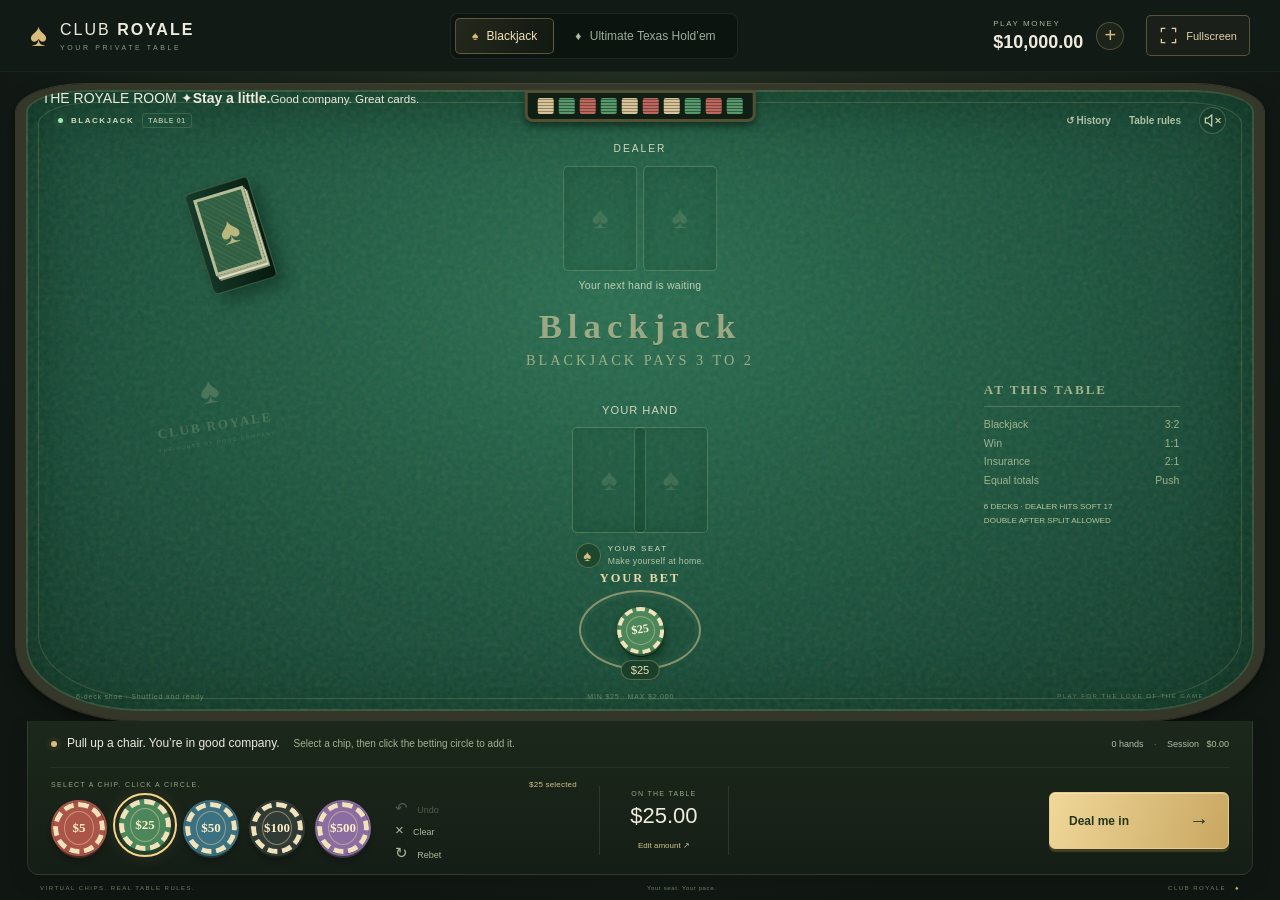
==== commit ae0ac0b9: "Update betting limits and add atmosphere.css" ====
--- a/index.html
+++ b/index.html
@@ -10,6 +10,7 @@
   <link rel="preconnect" href="https://fonts.gstatic.com" crossorigin>
   <link href="https://fonts.googleapis.com/css2?family=DM+Sans:wght@400;500;600;700&family=Playfair+Display:ital,wght@0,500;0,600;0,700;1,500;1,600&display=swap" rel="stylesheet">
   <link rel="stylesheet" href="styles.css">
+  <link rel="stylesheet" href="atmosphere.css">
   <script src="game-engine.js" defer></script>
   <script src="script.js" defer></script>
 </head>
@@ -34,13 +35,14 @@
         <div class="shoe-prop" aria-hidden="true"><div class="shoe-card">♠</div></div>
         <div class="chip-rack" aria-hidden="true"><i></i><i></i><i></i><i></i><i></i><i></i><i></i><i></i><i></i><i></i></div>
         <div class="table-seal" aria-hidden="true"><span>♠</span><b>CLUB ROYALE</b><small>THE HOUSE OF GOOD COMPANY</small></div>
+        <div class="lounge-welcome"><span>✦ THE ROYALE ROOM ✦</span><strong>Stay a little.</strong><small>Good company. Great cards.</small></div>
         <section class="dealer-zone" aria-label="Dealer hand"><div class="seat-label">DEALER <span id="dealer-total" class="total-badge" hidden></span></div><div class="hand" id="dealer-hand"></div><div class="hand-caption" id="dealer-caption">Your seat is ready</div></section>
         <div class="felt-brand" id="felt-brand"><div class="felt-brand-name">BLACKJACK</div><div class="felt-payout">BLACKJACK PAYS 3 TO 2</div><div class="felt-rule">DEALER HITS SOFT 17 <span>◆</span> INSURANCE PAYS 2 TO 1</div></div>
         <section id="community-zone" class="community-zone" aria-label="Community cards" hidden><div class="community-label"><span>FLOP</span><span>TURN</span><span>RIVER</span></div><div class="community-hand" id="community-hand"></div><div id="street-caption" class="hand-caption">Five cards. One best hand.</div></section>
         <section class="player-zone" aria-label="Your hands"><div id="player-hands" class="player-hands"></div><div class="player-seat"><span class="avatar" aria-hidden="true">♠</span><span>YOUR SEAT<small id="player-caption">Make yourself at home.</small></span></div></section>
         <div id="betting-spots" class="betting-spots" aria-label="Place chips on the betting circles"></div>
         <div id="table-paytable" class="felt-paytable" aria-label="Payouts"></div>
-        <div class="table-bottom"><span id="shoe-info">6-deck shoe · Shuffled and ready</span><span id="felt-limit">MIN $5 · MAX $500</span><span class="table-bottom-right">PLAY FOR THE LOVE OF THE GAME</span></div>
+        <div class="table-bottom"><span id="shoe-info">6-deck shoe · Shuffled and ready</span><span id="felt-limit">MIN $25 · MAX $2,000</span><span class="table-bottom-right">PLAY FOR THE LOVE OF THE GAME</span></div>
       </div>
     </section>
 
@@ -68,8 +70,8 @@
   <dialog id="bet-dialog" aria-labelledby="betting-title">
     <div class="dialog-header"><div><p class="eyebrow gold">SET YOUR STAKES</p><h2 id="betting-title">Opening bets</h2></div><button class="icon-button" id="bet-dialog-close" aria-label="Close bet editor">×</button></div>
     <p class="dialog-intro">You can also select a chip and click a betting circle on the table.</p>
-    <div class="bet-mode-label"><label id="bet-label" for="bet-input">YOUR BET</label><span id="bet-range">$5 – $500</span></div>
-    <div class="bet-input-wrap"><span>$</span><input id="bet-input" type="number" min="0" max="500" step="5" value="25" inputmode="numeric"><div class="bet-steppers"><button data-adjust="up" aria-label="Increase bet by 5">+</button><button data-adjust="down" aria-label="Decrease bet by 5">−</button></div></div>
+    <div class="bet-mode-label"><label id="bet-label" for="bet-input">YOUR BET</label><span id="bet-range">$25 – $2,000</span></div>
+    <div class="bet-input-wrap"><span>$</span><input id="bet-input" type="number" min="25" max="2000" step="5" value="25" inputmode="numeric"><div class="bet-steppers"><button data-adjust="up" aria-label="Increase bet by 5">+</button><button data-adjust="down" aria-label="Decrease bet by 5">−</button></div></div>
     <div class="bet-shortcuts"><button data-adjust="half">½ bet</button><button data-adjust="twice">2× bet</button><button data-adjust="max">Max</button></div>
     <div id="poker-bets" hidden><div class="matched-blind"><span>Blind <small>Matches your ante</small></span><strong id="blind-bet">$25</strong></div><label class="trips-label" for="trips-input"><span>Trips bonus <small>Optional · $0–$100</small></span><span class="trips-input-wrap">$ <input id="trips-input" type="number" min="0" max="100" step="5" value="0" inputmode="numeric"></span></label></div>
     <p class="dialog-note">Opening wagers use $5 increments. In Ultimate Hold’em, keep at least 1× Ante available for Play.</p>
--- a/styles.css
+++ b/styles.css
@@ -1,18 +1,44 @@
-:root{color-scheme:dark;--bg:#101513;--panel:#191f1c;--border:#303831;--text:#edece2;--muted:#929d94;--gold:#d8bc7b;--gold-light:#ebd29a;--green:#70c29b;--red:#e59891;--font:'DM Sans',sans-serif;--serif:'Playfair Display',Georgia,serif}
-*{box-sizing:border-box}body{margin:0;background:var(--bg);color:var(--text);font-family:var(--font);font-size:14px;-webkit-font-smoothing:antialiased}button,input{font:inherit}button,a,input{-webkit-tap-highlight-color:transparent}button{cursor:pointer;color:inherit;transition:background .18s,transform .18s,border-color .18s}button:disabled{opacity:.35;cursor:not-allowed}button:focus-visible,a:focus-visible,input:focus-visible{outline:2px solid var(--gold);outline-offset:4px}button:not(:disabled):active{transform:translateY(1px)}a{color:inherit;text-decoration:none}h1,h2,h3,p{margin:0}button svg{width:21px;height:21px}input::-webkit-inner-spin-button,input::-webkit-outer-spin-button{-webkit-appearance:none;margin:0}input[type=number]{appearance:textfield;-moz-appearance:textfield}[hidden]{display:none!important}
-.topbar{height:98px;border-bottom:1px solid #ffffff0d;display:flex;align-items:center;justify-content:space-between;padding:0 4.2%;gap:24px;background:#111713}.brand{display:flex;align-items:center;gap:13px;font-size:18px;letter-spacing:2.7px;font-weight:400;white-space:nowrap}.brand b{font-weight:700}.brand-mark{font-family:Georgia,serif;color:var(--gold);font-size:38px;line-height:1}.brand small{display:block;letter-spacing:3.5px;color:var(--muted);font-size:8px;margin-top:7px}.main-nav{display:flex;align-self:stretch;align-items:center;gap:34px;font-size:13px}.nav-current{align-self:stretch;display:flex;align-items:center;border-bottom:2px solid var(--gold);padding:0 4px}.text-button{background:none;border:0;padding:0;color:var(--muted);font-size:12px}.text-button:hover{color:var(--gold)}.main-nav .text-button{font-size:13px}.main-nav .text-button span{padding-left:12px}.wallet{display:flex;align-items:center;gap:13px;background:#1b231d;border:1px solid #344234;border-radius:9px;padding:10px 10px 10px 15px}.wallet-icon{color:var(--gold);font-size:27px}.eyebrow{font-size:10px;font-weight:600;letter-spacing:1.8px;color:var(--muted)}.wallet .eyebrow{font-size:8px;display:block;letter-spacing:1.5px;margin-bottom:4px}.wallet strong{font-size:17px;letter-spacing:.3px;font-variant-numeric:tabular-nums}.wallet-add{width:32px;height:32px;border-radius:5px;background:#d8bc7b16;border:1px solid #d8bc7b30;color:var(--gold);font-size:23px;margin-left:12px}.wallet-add:hover{background:#d8bc7b30}.casino-shell{max-width:1536px;margin:auto;padding:38px 4.2% 0}.welcome{display:flex;align-items:center;justify-content:space-between;margin-bottom:31px;gap:20px}.gold{color:var(--gold)}h1{font-family:var(--serif);font-size:43px;line-height:1.22;font-weight:500;letter-spacing:-1.5px;margin-top:10px}h1 em{color:var(--gold);font-weight:500}.play-money{display:flex;align-items:flex-start;gap:10px;color:#c4ccc5;font-size:12px;margin-top:17px}.play-money small{display:block;color:var(--muted);font-size:11px;margin-top:6px}.live-dot,.session-dot{display:inline-block;flex-shrink:0;width:6px;height:6px;border-radius:50%;background:var(--green);box-shadow:0 0 8px #70c29b33}.play-money .live-dot{margin-top:5px}
-.floor-layout{display:grid;grid-template-columns:minmax(0,1fr) 304px;gap:24px;align-items:start}.game-tabs{display:grid;grid-template-columns:1fr 1fr;gap:12px;margin-bottom:20px}.game-tab{text-align:left;display:flex;align-items:center;gap:13px;border:1px solid var(--border);border-radius:8px;background:#161d18;padding:17px 19px;min-height:78px;color:#a9b2a9;font-size:15px;font-weight:600}.game-tab.active{background:linear-gradient(105deg,#d8bc7b16,#d8bc7b05);color:var(--text);border-color:#b79d5f91}.game-tab:hover{border-color:var(--gold)}.tab-suit{font-size:27px;color:#829389;font-family:Georgia,serif}.active .tab-suit{color:var(--gold)}.game-tab small{display:block;font-weight:400;color:var(--muted);font-size:8px;letter-spacing:1.5px;margin-top:6px}.tab-arrow{margin-left:auto;font-size:20px;font-weight:400}.active .tab-arrow{color:var(--gold)}.table-container{border:1px solid var(--border);border-radius:12px;background:#141b17;overflow:hidden}.table-header{height:56px;display:flex;align-items:center;justify-content:space-between;padding:0 23px}.table-header>div:first-child{display:flex;align-items:center;gap:9px;font-size:10px;letter-spacing:1.4px;font-weight:600}.table-number{font-size:8px;color:var(--muted);border:1px solid var(--border);border-radius:3px;padding:4px 6px;letter-spacing:1px;margin-left:5px}.table-tools{display:flex;gap:8px}.icon-button{width:29px;height:29px;display:inline-flex;align-items:center;justify-content:center;padding:0;border:1px solid #ffffff1a;background:transparent;border-radius:50%;font-family:var(--serif);font-size:15px;color:#b8c0b7}.icon-button:hover{border-color:var(--gold);color:var(--gold)}
-.table{height:491px;position:relative;isolation:isolate;margin:0 12px;border:10px solid #30342b;border-top-width:7px;border-radius:110px 110px 185px 185px / 45px 45px 105px 105px;background:radial-gradient(ellipse at 50% 38%,#206346 0%,#174f39 42%,#103c2c 77%,#0c3024 100%);box-shadow:0 0 0 1px #484b39,inset 0 0 0 2px #7980613b,inset 0 0 0 5px #081f1940,inset 0 10px 40px #001c1677,0 14px 20px #0004;overflow:hidden}.felt-grain{position:absolute;inset:0;z-index:-1;opacity:.22;background-image:url("data:image/svg+xml,%3Csvg viewBox='0 0 180 180' xmlns='http://www.w3.org/2000/svg'%3E%3Cfilter id='n'%3E%3CfeTurbulence type='fractalNoise' baseFrequency='.82' numOctaves='3' stitchTiles='stitch'/%3E%3C/filter%3E%3Crect width='100%25' height='100%25' opacity='.48' filter='url(%23n)'/%3E%3C/svg%3E")}.felt-line{position:absolute;inset:20px 17px 22px;border:1px solid #e5ce8e29;border-radius:90px 90px 165px 165px / 33px 33px 90px 90px;z-index:-1}.dealer-zone{position:absolute;top:40px;left:50%;transform:translateX(-50%);text-align:center;z-index:2;max-width:70%}.seat-label{font-size:9px;font-weight:500;letter-spacing:2.2px;color:#c8d4be;margin-bottom:10px;min-height:19px;display:flex;gap:8px;align-items:center;justify-content:center}.total-badge{background:#071e16b3;border:1px solid #c3d5af38;color:#f3f2de;padding:3px 8px;border-radius:4px;letter-spacing:0;font-size:11px}.hand{display:flex;align-items:center;justify-content:center;min-height:96px}.card{width:65px;height:92px;flex:0 0 65px;border-radius:5px;background:#f6f3e9;color:#18261f;box-shadow:0 3px 8px #00130ab3,0 0 0 1px #1112;position:relative;font-family:Georgia,serif;user-select:none;transform:rotate(var(--rotation,0deg));margin:0 3px}.card.red{color:#b73836}.card-corner{position:absolute;top:6px;left:6px;display:flex;flex-direction:column;align-items:center;font-size:16px;line-height:.95;font-weight:700}.card-corner small{font-size:13px;margin-top:3px}.card-corner.bottom{inset:auto 6px 6px auto;transform:rotate(180deg)}.card-center{position:absolute;left:50%;top:50%;transform:translate(-50%,-50%);font-size:34px}.card.face-card .card-center{font-size:29px;width:33px;height:49px;border:1px solid currentColor;display:flex;align-items:center;justify-content:center;opacity:.85}.card-back{background:#eeeade;padding:5px}.card-back:before{content:'';position:absolute;inset:5px;border:1px solid #d2b96d;background:repeating-linear-gradient(45deg,#113d2f 0px,#113d2f 3px,#295641 3px,#295641 4px);border-radius:2px}.card-back:after{content:'♠';position:absolute;inset:20px 13px;border:1px solid #d5bd77;color:#d5bd77;font-size:28px;display:flex;align-items:center;justify-content:center;background:#143c2c;border-radius:50%}.card-placeholder{border:1px solid #cadbb92b;background:#092e1c14;box-shadow:none;color:#c0cc9b2b;display:flex;align-items:center;justify-content:center;font-size:27px}.hand-caption{font-size:10px;color:#bdcdb9;margin-top:10px;min-height:15px;letter-spacing:.3px}.chip-rack{position:absolute;top:3px;left:50%;transform:translateX(-50%);display:flex;gap:4px;background:#101d15;border:2px solid #3f4b33;padding:4px 8px;border-radius:4px;box-shadow:0 3px 5px #0005}.chip-rack i{display:block;width:17px;height:13px;border-radius:2px;background:repeating-linear-gradient(0deg,#dbcdab 0px,#dbcdab 2px,#a9926b 2px,#a9926b 3px)}.chip-rack i:nth-child(2n){background:repeating-linear-gradient(0deg,#41765f 0px,#41765f 2px,#22533c 2px,#22533c 3px)}.chip-rack i:nth-child(3n){background:repeating-linear-gradient(0deg,#af5850 0px,#af5850 2px,#773e36 2px,#773e36 3px)}.shoe-prop{position:absolute;top:59px;right:39px;width:64px;height:95px;border-radius:5px;background:linear-gradient(100deg,#0c1c1580,#081a15dd);transform:rotate(-18deg);border:1px solid #89977e3b;box-shadow:4px 6px 10px #00130766}.shoe-card{position:absolute;inset:7px 6px 18px;color:#b8a36f99;background:repeating-linear-gradient(45deg,#234f3b 0px,#234f3b 3px,#356148 3px,#356148 4px);border:3px solid #dfdbc1b3;box-shadow:1px 2px 0 #989e87,2px 4px 0 #dddac1,3px 6px 0 #838b74;font-size:29px;text-align:center;padding-top:10px}
-.felt-brand{position:absolute;top:204px;left:0;right:0;text-align:center;color:#d7d3a48c;pointer-events:none}.felt-brand-name{font-family:var(--serif);font-size:32px;letter-spacing:6px;font-weight:600}.felt-payout{font-family:var(--serif);font-size:14px;letter-spacing:4px;margin-top:4px}.felt-rule{font-size:7px;letter-spacing:1.7px;margin-top:17px;color:#c2c7a67a}.felt-rule span{padding:0 9px;font-size:6px}.player-zone{position:absolute;left:15px;right:15px;bottom:34px;text-align:center}.player-hands{display:flex;align-items:flex-end;justify-content:center;gap:22px}.player-hand{position:relative;min-width:140px;max-width:100%}.player-hand .hand{min-height:95px}.hand-title{font-size:9px;color:#d5dec8;letter-spacing:.8px;display:flex;align-items:center;justify-content:center;gap:7px;margin-bottom:8px;min-height:21px}.player-hand.active .hand-title{color:var(--gold-light)}.player-hand.active:after{content:'';position:absolute;bottom:-7px;left:calc(50% - 20px);width:40px;height:2px;background:var(--gold)}.player-hand.won .total-badge{color:#c1ffda;border-color:#83d4a3}.player-hand.lost .total-badge{color:#f0c1b8;border-color:#c08170}.player-hand .hand .card+.card{margin-left:-13px}.player-hand .bet-on-table{position:absolute;left:-42px;top:44px}.bet-on-table{width:42px;height:42px;border:3px dashed #eee7d5bb;background:#255b45;outline:2px solid #326c52;border-radius:50%;display:flex;align-items:center;justify-content:center;box-shadow:0 3px 0 #173f2c,0 6px 8px #031e1280;color:#fff4d4;font-size:10px;font-weight:700}.player-seat{display:flex;align-items:center;justify-content:center;gap:8px;margin-top:17px;text-align:left;min-height:31px}.avatar{width:30px;height:30px;display:flex;align-items:center;justify-content:center;border:1px solid #cbbb8266;border-radius:50%;color:var(--gold);font-size:17px;background:#193e2c}.player-seat>span:last-child{font-size:9px;letter-spacing:1.5px}.player-seat small{display:block;font-size:9px;letter-spacing:.2px;margin-top:3px;color:#a4bfa8}.table-limit{position:absolute;bottom:11px;left:0;right:0;text-align:center;font-size:7px;letter-spacing:1.5px;color:#b3c4a27a}.table-limit span{padding:0 5px}
-.action-console{padding:24px 23px 19px;min-height:125px;display:flex;align-items:center;justify-content:space-between;gap:15px;flex-wrap:wrap}.round-message{display:flex;align-items:center;gap:12px;flex:1;min-width:175px}.status-orb{width:7px;height:7px;border-radius:50%;background:var(--gold);box-shadow:0 0 0 5px #d8bc7b0d;flex-shrink:0}.round-message strong{font-size:13px;font-weight:500;display:block}.round-message small{display:block;color:var(--muted);font-size:11px;line-height:1.5;margin-top:5px}.round-message.won .status-orb{background:var(--green)}.round-message.lost .status-orb{background:var(--red)}.game-actions{display:flex;gap:8px;flex-wrap:wrap}.action-button{border:1px solid #5d6b58;background:#25342a;border-radius:5px;padding:12px 18px;min-width:68px;font-weight:600;font-size:12px}.action-button:hover{background:#344a3a;border-color:var(--gold)}.action-button.primary{color:#212b20;background:var(--gold);border-color:var(--gold)}.action-button.danger{background:#56342e44;border-color:#8b635777;color:#e2aea2}.action-button small{display:block;font-size:9px;margin-top:4px;font-weight:400;opacity:.8}.table-bottom{border-top:1px solid #ffffff0a;margin:0 23px;padding:14px 0;display:flex;justify-content:space-between;color:#7e8c80;font-size:10px}.table-bottom .text-button{font-size:10px}.below-table{display:flex;justify-content:space-between;align-items:center;gap:15px;margin:20px 2px;color:#929c8f;font-size:10px}.small-spade{color:var(--gold);font-size:16px;margin-right:8px}.below-table>span:last-child{font-size:7px;letter-spacing:1.5px;color:#68786a}
-.panel{border:1px solid var(--border);background:linear-gradient(135deg,#1e261f,#181f1a);border-radius:10px;padding:23px}.panel-heading{display:flex;align-items:center;justify-content:space-between;margin-bottom:24px}.panel h2{font-family:var(--serif);font-size:20px;font-weight:500;letter-spacing:-.3px}.panel-step{font-size:9px;letter-spacing:1px;color:#72806f}.bet-mode-label{display:flex;justify-content:space-between;font-size:9px;letter-spacing:1px;color:var(--muted);margin-bottom:10px}.bet-mode-label>span{font-size:9px;letter-spacing:0}.bet-input-wrap{height:59px;background:#111912;border:1px solid #434b3a;border-radius:6px;display:flex;align-items:center;padding:0 15px;gap:8px}.bet-input-wrap>span{font-family:var(--serif);font-size:23px;color:var(--gold)}.bet-input-wrap input{min-width:0;flex:1;width:100%;font-size:27px;letter-spacing:-.5px;background:none;color:var(--text);border:0;font-weight:500}.bet-steppers{display:flex;flex-direction:column;gap:3px}.bet-steppers button{width:23px;height:21px;background:#242d22;border:0;color:#c2c6b5;font-size:15px;line-height:1}.bet-steppers button:hover{color:var(--gold)}.bet-shortcuts{display:flex;gap:7px;margin-top:9px}.bet-shortcuts button{flex:1;border:1px solid #354030;background:#222c21;border-radius:4px;padding:7px;font-size:10px;color:#b1bba9}.bet-shortcuts button:hover{border-color:var(--gold);color:var(--gold)}.chip-selector{display:flex;align-items:center;justify-content:space-between;gap:10px;margin:25px 0 15px}.chip{--chip-color:#ae544b;position:relative;display:flex;align-items:center;justify-content:center;width:48px;height:48px;border-radius:50%;border:4px dashed #ece4c3d9;background:var(--chip-color);outline:2px solid var(--chip-color);box-shadow:0 4px 0 color-mix(in srgb,var(--chip-color) 45%,#0b110a),0 6px 7px #0005;color:#fff6df;font-family:var(--serif);font-size:14px;font-weight:600;flex-shrink:0}.chip span{width:30px;height:30px;border:1px solid #f0e5c777;border-radius:50%;display:flex;align-items:center;justify-content:center}.chip:hover:not(:disabled){transform:translateY(-3px);filter:brightness(1.15)}.chip-quarter{--chip-color:#407955}.chip-hundred{--chip-color:#3c4140}.chip-fivehundred{--chip-color:#8a72a2}.bet-help{font-size:10px;color:#889680;text-align:center;line-height:1.6}.wager-total{border-top:1px solid var(--border);margin-top:20px;padding-top:19px;display:flex;justify-content:space-between;align-items:center;font-size:11px;color:#aeb6a5}.wager-total strong{font-size:16px;color:var(--text);font-weight:500}.primary-button{background:linear-gradient(110deg,#e4cb91,#ceb172);color:#263024;border:1px solid #e3cc94;border-radius:5px;font-weight:700;font-size:12px;padding:15px 19px}.primary-button:hover{background:var(--gold-light)}.deal-button{margin-top:18px;display:flex;justify-content:space-between;align-items:center;width:100%}.deal-button span:last-child{font-size:19px;line-height:10px}.free-play-note{text-align:center;color:#89947f;font-size:9px;margin-top:16px}.free-play-note span{color:var(--gold);padding-right:4px}.bet-error{font-size:10px;color:var(--red);line-height:1.5;margin-top:9px}.bet-error:empty{display:none}.session-panel{margin-top:18px;padding-top:20px}.session-panel .panel-heading{margin-bottom:21px}.session-panel h2{font-size:18px}.session-dot{width:5px;height:5px}.session-stats{display:grid;grid-template-columns:1.1fr 1fr;gap:10px;margin-bottom:24px}.session-stats>div:last-child{border-left:1px solid var(--border);padding-left:17px}.session-stats span{display:block;font-size:8px;letter-spacing:1px;color:var(--muted)}.session-stats strong{display:block;font-size:21px;font-weight:500;margin-top:8px;font-variant-numeric:tabular-nums}.positive{color:var(--green)!important}.negative{color:var(--red)!important}.recent-heading{display:flex;align-items:center;justify-content:space-between;border-top:1px solid var(--border);padding-top:18px;margin-bottom:14px}.recent-heading h3{font-size:11px;font-weight:500}.recent-heading .text-button{font-size:9px}.history-empty{display:flex;align-items:center;gap:13px;padding:8px 0 1px;color:#b8c0af;font-size:10px;line-height:1.6}.history-empty>span{font-size:28px;color:#6c7b62}.history-empty small{display:block;color:#7d8d75;font-size:9px}.history-row{display:flex;align-items:center;justify-content:space-between;font-size:11px;padding:10px 0;border-bottom:1px solid #ffffff08;gap:10px}.history-row:last-child{border-bottom:0;padding-bottom:0}.history-row small{display:block;color:#889782;font-size:9px;margin-top:4px}.history-icon{font-size:18px;color:var(--gold);margin-right:10px}.history-label{display:flex;align-items:center}.history-row strong{font-size:12px;font-weight:500;font-variant-numeric:tabular-nums}.sidebar-note{display:flex;align-items:center;gap:16px;padding:23px;color:#7f8a78}.sidebar-note>span{font-size:33px;color:#8c825f}.sidebar-note p{font-family:var(--serif);font-size:16px;line-height:1.6}.sidebar-note em{color:#b4b9a9}footer{margin-top:24px;padding:25px 0;border-top:1px solid #ffffff0b;display:flex;justify-content:space-between;align-items:center;gap:20px;font-size:9px;color:#758270}.footer-brand{font-size:10px;letter-spacing:1.6px;color:#b0b5a1;white-space:nowrap}footer>span:last-child{font-size:7px;letter-spacing:1.5px}
-.poker-bets{margin-top:18px}.matched-blind,.trips-label{display:flex;justify-content:space-between;align-items:center;font-size:11px;padding:11px 0;border-top:1px solid var(--border)}.matched-blind small,.trips-label small{display:block;font-size:9px;color:var(--muted);margin-top:4px}.matched-blind strong{font-weight:500}.trips-input-wrap{display:flex;align-items:center;gap:5px;background:#111912;border:1px solid #414c37;border-radius:4px;padding:7px;color:var(--gold)}.trips-input-wrap input{width:43px;color:var(--text);border:0;background:none;font-size:13px}.poker-bets>.bet-help{font-size:9px;text-align:left;margin-top:4px}.ultimate-table{height:540px}.ultimate-table .dealer-zone{top:36px}.ultimate-table .dealer-zone .card{width:57px;flex-basis:57px;height:82px}.ultimate-table .dealer-zone .hand{min-height:82px}.ultimate-table .player-zone{bottom:31px}.ultimate-table .felt-brand{top:179px}.ultimate-table .felt-brand-name{font-size:17px;letter-spacing:3px;color:#dbd5ad77}.ultimate-table .felt-payout,.ultimate-table .felt-rule{display:none}.community-zone{position:absolute;top:216px;left:50%;transform:translateX(-50%);width:max-content;text-align:center}.community-hand{display:flex;gap:5px;justify-content:center}.community-hand .card{width:57px;flex-basis:57px;height:82px;margin:0}.community-hand .card:nth-child(4),.community-hand .card:nth-child(5){margin-left:7px}.community-label{display:grid;grid-template-columns:181px 64px 64px;margin-bottom:9px;font-size:7px;letter-spacing:2px;color:#a8bd9e}.ultimate-table .player-hands .hand{min-height:87px}.ultimate-table .player-hands .card{width:60px;flex-basis:60px;height:85px}.ultimate-table .player-seat{margin-top:10px}.ultimate-table .hand-title{margin-bottom:6px}.poker-wagers{position:absolute;display:flex;gap:8px;right:calc(50% + 86px);top:39px}.poker-wager{border:1px solid #d3c08659;border-radius:50%;height:42px;width:42px;display:flex;flex-direction:column;align-items:center;justify-content:center;color:#d6d0a6;font-size:10px;background:#123a2b77}.poker-wager small{font-size:6px;letter-spacing:1px;margin-bottom:3px}
-.player-hands.split-hands{gap:14px}.split-hands .player-hand{min-width:0;flex:1;max-width:160px}.split-hands .card{width:53px;height:76px;flex-basis:53px}.split-hands .player-hand .hand{min-height:78px}.split-hands .card-corner{font-size:13px;top:5px;left:5px}.split-hands .card-center{font-size:27px}.split-hands .player-hand .bet-on-table{position:static;width:auto;height:auto;border:0;outline:0;background:none;border-radius:0;box-shadow:none;font-size:9px;margin-top:7px;color:#c3caa9}.split-hands .player-hand.active:after{bottom:-8px}.split-hands .hand-title{font-size:8px;gap:5px}.many-cards .card+.card{margin-left:-28px!important}.card.dealt{animation:deal-card .38s cubic-bezier(.2,.7,.3,1) both}.card.best-card{box-shadow:0 0 0 2px var(--gold),0 5px 12px #0005}.round-message.won strong{color:var(--green)}.round-message.lost strong{color:#e7b1a1}dialog{width:min(620px,calc(100% - 28px));padding:28px;border:1px solid #566047;border-radius:12px;background:#1a231c;color:var(--text);max-height:85vh;box-shadow:0 30px 90px #0008}dialog::backdrop{background:#070e0bc7;backdrop-filter:blur(5px)}.dialog-header{display:flex;justify-content:space-between;align-items:flex-start;margin-bottom:24px}.dialog-header h2{font-family:var(--serif);font-size:29px;font-weight:500;margin-top:8px}.dialog-header .icon-button{font-family:var(--font);font-size:22px}#dialog-content{font-size:12px;color:#bdc8b7;line-height:1.8}#dialog-content h3{color:var(--gold-light);font-size:13px;font-weight:500;margin:22px 0 7px}#dialog-content ul{padding-left:19px;margin:10px 0}#dialog-content li{padding:3px 0}#dialog-content a{color:var(--gold);text-decoration:underline;text-underline-offset:3px}.rules-intro{color:var(--text)}.rules-table{border-collapse:collapse;width:100%;margin:12px 0;font-size:11px;text-align:left}.rules-table th{color:var(--muted);font-weight:500}.rules-table td,.rules-table th{padding:9px 7px;border-bottom:1px solid var(--border)}.rules-table td:not(:first-child),.rules-table th:not(:first-child){text-align:right}.dialog-note{font-size:10px;color:var(--muted);margin-top:16px}.dialog-actions{display:flex;gap:10px;margin-top:22px}.dialog-actions button{flex:1}.bankroll-amount{font-family:var(--serif);font-size:42px;color:var(--gold);margin:15px 0}.toast{position:fixed;bottom:28px;left:50%;transform:translateX(-50%);background:#d8bc7b;color:#17291c;border-radius:7px;padding:14px 22px;font-size:12px;box-shadow:0 8px 35px #0007;z-index:20;max-width:90%;text-align:center}.noscript{position:fixed;inset:0;display:grid;place-items:center;background:var(--bg);z-index:50}.result-summary{background:#101b13;padding:15px;border:1px solid var(--border);border-radius:6px;margin-bottom:14px}.key-hint{display:flex;gap:15px;align-items:center;color:#84977e;font-size:10px}.key-hint kbd{font:inherit;color:#b5c1ac;border:1px solid #61735b55;padding:3px 5px;border-radius:3px;margin-right:4px}.deal-button:disabled{opacity:.48}.sound-on{color:var(--gold);border-color:#d8bc7b70}@keyframes deal-card{from{opacity:0;translate:20px -35px;rotate:9deg}to{opacity:1;translate:0 0;rotate:0deg}}
-@media(min-width:1450px){.casino-shell{padding-top:45px}.table{height:524px}.felt-brand{top:217px}.player-zone{bottom:43px}.dealer-zone{top:49px}.ultimate-table{height:563px}.ultimate-table .felt-brand{top:187px}.community-zone{top:226px}.ultimate-table .dealer-zone{top:43px}.ultimate-table .player-zone{bottom:36px}}
-@media(max-width:1150px){.casino-shell{padding:30px 3% 0}.topbar{padding:0 3%;height:86px}.floor-layout{grid-template-columns:minmax(0,1fr) 278px;gap:18px}.panel{padding:19px}.game-tab{font-size:13px;padding:15px 13px;gap:9px}.game-tab small{font-size:7px}.game-tab .tab-arrow{display:none}.table{margin:0 9px;border-width:8px}.shoe-prop{right:28px;width:49px;height:76px}.shoe-card{inset:6px 5px 16px;font-size:23px;padding-top:6px}.main-nav{gap:24px}.action-console{padding:21px 17px 17px}.game-actions{gap:6px}.action-button{padding:11px 13px;min-width:59px}.below-table>span:last-child{display:none}.split-hands .card{width:45px;flex-basis:45px;height:67px}.split-hands .card-corner.bottom{display:none}.split-hands .card-center{font-size:23px;left:63%;top:62%}.player-hands.split-hands{gap:6px}.poker-wagers{gap:5px;right:calc(50% + 72px)}.poker-wager{width:34px;height:34px;font-size:9px}.poker-wager small{font-size:5px}.chip{width:45px;height:45px}.chip-selector{gap:8px}.card{width:61px;flex-basis:61px;height:87px}footer>span:last-child{display:none}}
-@media(max-width:880px){.main-nav{display:none}.welcome h1{font-size:37px}.play-money{font-size:10px}.play-money small{font-size:9px}.floor-layout{grid-template-columns:minmax(0,1fr) 250px;gap:14px}.panel{padding:17px}.game-tabs{gap:8px}.game-tab{font-size:11px;padding:12px 10px;min-height:73px}.game-tab small{font-size:6px;letter-spacing:1px}.tab-suit{font-size:22px}.chip{width:40px;height:40px;font-size:12px;border-width:3px}.chip span{width:27px;height:27px}.session-stats strong{font-size:18px}.session-stats span{font-size:7px}.table-header{padding:0 15px}.table-number{display:none}.table{height:478px;border-radius:65px 65px 105px 105px / 30px 30px 70px 70px}.felt-line{inset:15px 10px;border-radius:55px 55px 90px 90px / 24px 24px 60px 60px}.felt-brand-name{font-size:25px;letter-spacing:4px}.felt-rule{font-size:6px;letter-spacing:1px}.felt-rule span{padding:0 3px}.dealer-zone{top:42px}.shoe-prop{top:50px;right:22px;width:33px;height:56px}.shoe-card{inset:4px 3px 13px;font-size:15px;border-width:2px}.felt-brand{top:203px}.player-zone{left:8px;right:8px;bottom:34px}.table-bottom{margin:0 16px;font-size:9px}.table-bottom .text-button{font-size:9px}.ultimate-table{height:526px}.ultimate-table .felt-brand-name{font-size:14px;letter-spacing:2px}.community-hand{gap:4px}.community-hand .card{width:47px;flex-basis:47px;height:71px}.community-label{grid-template-columns:149px 57px 55px}.community-hand .card:nth-child(4),.community-hand .card:nth-child(5){margin-left:4px}.community-zone .card-center{font-size:27px}.community-zone .card-corner{font-size:13px;left:4px;top:4px}.community-zone .card-corner.bottom{right:4px;bottom:4px;left:auto;top:auto}.community-zone .card-corner small{font-size:10px;margin-top:2px}.poker-wagers{right:calc(50% + 68px);flex-direction:column;top:9px;gap:3px}.poker-wager{width:32px;height:32px}.split-hands .card{width:37px;flex-basis:37px;height:59px}.split-hands .card-corner{font-size:11px;left:3px;top:3px}.split-hands .card-corner small{font-size:9px}.split-hands .card-center{font-size:19px}.split-hands .hand-title{font-size:7px;gap:3px;flex-wrap:wrap}.split-hands .hand-title .total-badge{font-size:9px;padding:2px 4px}.split-hands .player-hand .hand .card+.card{margin-left:-17px}.key-hint{display:none}.action-console{min-height:150px}.game-actions{width:100%}.game-actions .action-button{flex:1}.welcome{margin-bottom:26px}.sidebar-note{padding:20px 17px}.sidebar-note p{font-size:14px}.bet-input-wrap{padding:0 11px}.table-header>div:first-child{font-size:9px}.session-stats>div:last-child{padding-left:10px}}
-@media(max-width:700px){.topbar{height:77px;padding:0 20px;gap:15px}.brand{font-size:14px;letter-spacing:2px;gap:9px}.brand small{font-size:6px;letter-spacing:2.8px}.brand-mark{font-size:31px}.wallet{gap:8px;padding:8px}.wallet-icon{display:none}.wallet .eyebrow{font-size:6px;letter-spacing:1px}.wallet strong{font-size:13px}.wallet-add{width:26px;height:26px;font-size:20px;margin-left:3px}.casino-shell{padding:26px 18px 0}.welcome{align-items:flex-end;margin-bottom:22px}.welcome .eyebrow{font-size:7px;letter-spacing:1.4px}.welcome h1{font-size:34px;margin-top:8px}.play-money{display:none}.floor-layout{grid-template-columns:1fr;gap:18px}.game-tabs{gap:10px;margin-bottom:14px}.game-tab{min-height:71px;padding:13px 16px;font-size:12px;gap:12px}.game-tab small{font-size:6px;letter-spacing:1.3px}.tab-suit{font-size:25px}.table{height:480px;margin:0 9px;border-width:8px;border-radius:80px 80px 120px 120px / 32px 32px 80px 80px}.felt-line{inset:15px;border-radius:65px 65px 105px 105px / 25px 25px 69px 69px}.dealer-zone{top:42px}.card{width:62px;flex-basis:62px;height:88px}.felt-brand-name{font-size:28px}.felt-rule{font-size:6px;letter-spacing:1.4px}.shoe-prop{right:28px;width:42px;height:69px;top:60px}.shoe-card{inset:5px 4px 14px;font-size:22px;padding-top:7px}.player-hand .bet-on-table{left:-44px;top:46px}.table-header{height:51px;padding:0 18px}.table-number{display:inline}.table-tools{gap:8px}.icon-button{width:27px;height:27px}.action-console{min-height:130px;gap:16px;padding:22px 19px 19px}.game-actions:empty{display:none}.round-message strong{font-size:13px}.round-message small{font-size:10px}.action-button{font-size:12px;padding:12px 14px}.table-bottom{margin:0 19px;padding:13px 0}.below-table{display:none}.sidebar{display:grid;grid-template-columns:1fr;gap:17px}.panel{padding:23px}.betting-panel{position:relative}.panel-heading{margin-bottom:22px}.panel h2{font-size:23px}.chip-selector{max-width:290px;margin:25px auto 18px;gap:20px}.chip{width:49px;height:49px;font-size:15px;border-width:4px}.chip span{width:31px;height:31px}.bet-input-wrap{height:61px}.bet-input-wrap input{font-size:29px}.bet-shortcuts button{padding:9px;font-size:11px}.bet-mode-label{font-size:10px}.bet-mode-label>span{font-size:10px}.bet-help{font-size:11px}.wager-total{font-size:12px}.wager-total strong{font-size:18px}.deal-button{padding:17px;font-size:13px}.free-play-note{font-size:10px}.session-panel{margin:0}.session-stats span{font-size:9px}.session-stats strong{font-size:25px}.session-panel h2{font-size:21px}.session-stats>div:last-child{padding-left:25px}.recent-heading h3{font-size:12px}.recent-heading .text-button{font-size:11px}.history-row{font-size:12px;padding:13px 0}.history-row strong{font-size:14px}.history-row small{font-size:10px}.sidebar-note{display:none}footer{flex-direction:column;align-items:flex-start;gap:12px;margin-top:28px;line-height:1.6}.ultimate-table{height:525px}.community-hand .card{width:50px;flex-basis:50px;height:74px}.community-label{grid-template-columns:158px 58px 57px}.ultimate-table .felt-brand-name{font-size:16px}.ultimate-table .player-zone{bottom:31px}.split-hands .card{width:42px;flex-basis:42px;height:64px}.split-hands .card-corner{font-size:12px}.split-hands .card-center{font-size:23px}.split-hands .hand-title{font-size:8px}.poker-bets .bet-help{font-size:10px}.matched-blind,.trips-label{font-size:12px}.matched-blind small,.trips-label small{font-size:10px}.trips-input-wrap input{font-size:15px;width:55px}.history-empty{font-size:12px}.history-empty small{font-size:11px}.bet-error{font-size:11px}}
-@media(max-width:380px){.topbar{padding:0 13px;gap:8px}.brand{font-size:12px;letter-spacing:1.4px}.brand small{letter-spacing:2px}.brand-mark{font-size:27px}.casino-shell{padding-left:12px;padding-right:12px}.game-tab{padding:12px 10px;gap:8px;font-size:11px}.game-tab small{font-size:6px;letter-spacing:.7px}.welcome h1{font-size:31px}.table{margin:0 6px}.table-header{padding:0 13px}.table-number{display:none}.community-hand .card{width:45px;flex-basis:45px;height:69px}.community-label{grid-template-columns:143px 52px 51px}.felt-rule{letter-spacing:.8px}.split-hands .card{width:36px;flex-basis:36px;height:57px}.split-hands .card-center{font-size:18px}.split-hands .card-corner{font-size:10px}.split-hands .hand-title{font-size:7px}.action-console{padding-left:15px;padding-right:15px}.action-button{padding:11px 9px;font-size:11px}.poker-wagers{right:calc(50% + 63px)}}
-.blackjack-table .felt-brand{top:202px}.blackjack-table .felt-rule{display:none}
-@media(min-width:1450px){.blackjack-table .felt-brand{top:217px}}
+:root{color-scheme:dark;--bg:#101713;--text:#eeeadd;--muted:#a4b5a5;--gold:#d8bc7b;--green:#8adaab;--red:#eda394;--border:#c9bb862b;--font:'DM Sans',sans-serif;--serif:'Playfair Display',Georgia,serif}
+*{box-sizing:border-box}html,body{margin:0;width:100%;height:100%;overflow:hidden}body{background:#0d1510;color:var(--text);font:14px var(--font);-webkit-font-smoothing:antialiased}button,input{font:inherit}button{cursor:pointer;color:inherit;transition:background .18s,border-color .18s,box-shadow .18s,transform .18s}button:disabled{cursor:not-allowed;opacity:.38}button:not(:disabled):active{transform:translateY(1px)}button:focus-visible,a:focus-visible,input:focus-visible{outline:2px solid #f1d899;outline-offset:4px}a{color:inherit;text-decoration:none}h1,h2,h3,p{margin:0}[hidden]{display:none!important}button svg{width:19px;height:19px}input::-webkit-inner-spin-button,input::-webkit-outer-spin-button{-webkit-appearance:none;margin:0}input[type=number]{appearance:textfield}.casino-app{height:100vh;height:100dvh;display:grid;grid-template-rows:72px minmax(0,1fr) auto 25px;overflow:hidden;background:radial-gradient(ellipse at 50% 20%,#253124,#101713 75%)}
+.topbar{display:flex;align-items:center;justify-content:space-between;gap:20px;padding:0 30px;border-bottom:1px solid #ffffff09;background:#111a15}.brand{display:flex;gap:11px;align-items:center;font-size:16px;letter-spacing:2px;white-space:nowrap}.brand-mark{font-family:Georgia,serif;font-size:32px;color:var(--gold)}.brand small{display:block;color:#899b87;font-size:7px;letter-spacing:2.6px;margin-top:5px}.brand b{font-weight:700}.game-tabs{display:flex;gap:4px;background:#09100c88;padding:4px;border:1px solid #8da08123;border-radius:8px}.game-tab{background:none;border:1px solid transparent;border-radius:5px;color:#9bad9a;padding:10px 16px;font-size:12px;font-weight:500;white-space:nowrap}.game-tab>span:first-child{color:#abbb9c;margin-right:5px}.game-tab.active{color:#f2e2b6;background:linear-gradient(110deg,#d8bc7b20,#d8bc7b08);border-color:#d8bc7b5c}.game-tab.active>span:first-child{color:var(--gold)}.game-tab:hover{border-color:#d8bc7b6b}.uth-short{display:none}.header-tools{display:flex;align-items:center;gap:22px}.wallet{display:flex;align-items:center;gap:13px}.eyebrow{display:block;color:#a7b498;font-size:8px;letter-spacing:1.6px;font-weight:500}.wallet strong{display:block;margin-top:4px;font-size:18px;font-variant-numeric:tabular-nums}.wallet-add{border:1px solid #d8bc7b47;background:#d8bc7b0e;width:28px;height:28px;border-radius:50%;color:var(--gold);font-size:20px}.wallet-add:hover{background:#d8bc7b28}.fullscreen-button{display:flex;align-items:center;gap:8px;border:1px solid #d8bc7b55;border-radius:5px;padding:10px 12px;background:#d8bc7b0b;color:#dfd0aa;font-size:11px}.fullscreen-button:hover{background:#d8bc7b24}.fullscreen-button[aria-pressed=true]{background:#d8bc7b28;border-color:var(--gold)}
+.table-shell{position:relative;min-height:0;padding:12px 16px 0}.table{--card-h:clamp(38px,min(17cqh,11cqw),126px);--card-w:calc(var(--card-h)*.7);height:100%;width:100%;position:relative;isolation:isolate;container-type:size;border:10px solid #36372b;border-top-width:6px;border-radius:70px 70px 125px 125px / 28px 28px 75px 75px;background:radial-gradient(ellipse at 48% 35%,#286d4f 0%,#1d583f 40%,#174b36 65%,#103726 100%);box-shadow:0 0 0 1px #b5a7753d,inset 0 0 0 2px #c2bb7833,inset 0 10px 60px #042414b0,0 5px 15px #0008;overflow:hidden}.felt-grain{position:absolute;inset:0;z-index:-1;opacity:.24;background-image:url("data:image/svg+xml,%3Csvg viewBox='0 0 160 160' xmlns='http://www.w3.org/2000/svg'%3E%3Cfilter id='n'%3E%3CfeTurbulence type='fractalNoise' baseFrequency='.77' numOctaves='3' stitchTiles='stitch'/%3E%3C/filter%3E%3Crect width='100%25' height='100%25' opacity='.48' filter='url(%23n)'/%3E%3C/svg%3E")}.felt-line{position:absolute;inset:12px;border:1px solid #e9d8962c;border-radius:55px 55px 110px 110px / 22px 22px 65px 65px;pointer-events:none}.table-topline{position:absolute;left:32px;right:28px;top:17px;display:flex;justify-content:space-between;align-items:center;z-index:5;font-size:8px;font-weight:600;letter-spacing:1.5px;color:#d1d9bb}.table-topline>span{display:flex;align-items:center;gap:8px}.table-topline small{font-size:7px;color:#a7bd9d;padding:3px 5px;border:1px solid #d4d6a72b;border-radius:3px;letter-spacing:.6px}.live-dot{display:inline-block;width:5px;height:5px;background:#a3e7af;box-shadow:0 0 8px #a3e7af66;border-radius:50%}.table-tools{display:flex;align-items:center;gap:18px}.text-button{border:0;background:none;color:#adc0a5;padding:0;font-size:10px}.text-button:hover{color:var(--gold)}.icon-button{display:inline-flex;align-items:center;justify-content:center;width:27px;height:27px;border:1px solid #bbceac45;border-radius:50%;background:#102d1c40;padding:0;font-family:var(--serif);font-size:16px;color:#c4d1b5}.icon-button:hover{border-color:var(--gold);color:var(--gold)}.sound-on{color:var(--gold);border-color:#d8bc7b99}
+.chip-rack{position:absolute;top:0;left:50%;transform:translateX(-50%);display:flex;gap:5px;border:3px solid #514f34;border-radius:0 0 8px 8px;background:#101f14;box-shadow:0 4px 7px #092112aa;padding:5px 10px}.chip-rack i{display:block;width:clamp(10px,1.3cqw,20px);height:clamp(9px,2.5cqh,17px);border-radius:2px;background:repeating-linear-gradient(0deg,#d4c49d 0px,#d4c49d 2px,#9b845b 2px,#9b845b 3px)}.chip-rack i:nth-child(2n){background:repeating-linear-gradient(0deg,#59986d 0px,#59986d 2px,#2c5e3d 2px,#2c5e3d 3px)}.chip-rack i:nth-child(3n){background:repeating-linear-gradient(0deg,#bb6860 0px,#bb6860 2px,#824238 2px,#824238 3px)}.shoe-prop{position:absolute;top:15%;left:14%;width:calc(var(--card-w)*.9);height:var(--card-h);border:1px solid #b1ba8744;border-radius:5px;background:linear-gradient(100deg,#153c2b,#07190f);transform:rotate(-17deg);box-shadow:7px 10px 15px #09241877}.shoe-card{position:absolute;inset:7px 6px 17px;border:3px solid #ece2b7b3;background:repeating-linear-gradient(45deg,#315f43 0px,#315f43 3px,#406d4c 3px,#406d4c 4px);display:flex;align-items:center;justify-content:center;color:#b8b77e;font-size:calc(var(--card-h)*.36);box-shadow:1px 2px 0 #a3aa8b,2px 4px 0 #e0dcc0,3px 6px 0 #82926f}.table-seal{position:absolute;left:9%;top:45%;width:150px;text-align:center;color:#dcd3a237;transform:rotate(-9deg);pointer-events:none}.table-seal>span{display:block;font-size:clamp(25px,6cqh,45px);font-family:Georgia,serif}.table-seal>b{display:block;font-family:var(--serif);font-size:13px;letter-spacing:2px;margin-top:6px}.table-seal>small{display:block;font-size:5px;letter-spacing:1.5px;margin-top:5px}
+.dealer-zone{position:absolute;top:8%;left:50%;transform:translateX(-50%);text-align:center;max-width:50%;z-index:2}.seat-label,.hand-title{font-size:clamp(7px,1.65cqh,11px);letter-spacing:2px;color:#ced6bc;display:flex;justify-content:center;align-items:center;gap:8px;min-height:18px;margin-bottom:8px}.total-badge{font-size:clamp(9px,1.9cqh,13px);letter-spacing:0;padding:3px 7px;border:1px solid #d9dbb246;border-radius:4px;background:#102e1fe6;color:#f1edcf;font-variant-numeric:tabular-nums}.hand{display:flex;align-items:center;justify-content:center;min-height:var(--card-h);gap:6px}.card{position:relative;width:var(--card-w);height:var(--card-h);flex:0 0 var(--card-w);background:#f9f5e9;color:#153425;border-radius:5px;font-family:Georgia,serif;box-shadow:0 5px 9px #031d1380,0 0 0 1px #16200d33;user-select:none}.card.red{color:#b53835}.card-corner{position:absolute;top:7%;left:9%;display:flex;align-items:center;flex-direction:column;font-weight:700;font-size:calc(var(--card-h)*.19);line-height:.94}.card-corner small{font-size:calc(var(--card-h)*.16);margin-top:3px}.card-corner.bottom{inset:auto 9% 7% auto;transform:rotate(180deg)}.card-center{position:absolute;left:50%;top:50%;transform:translate(-50%,-50%);font-size:calc(var(--card-h)*.39)}.face-card .card-center{width:51%;height:54%;border:1px solid currentColor;display:flex;align-items:center;justify-content:center;font-size:calc(var(--card-h)*.34);opacity:.85}.card-back{background:#eee6cc}.card-back:before{content:'';position:absolute;inset:5%;border:1px solid #d4c580;border-radius:2px;background:repeating-linear-gradient(45deg,#254e35 0px,#254e35 3px,#396746 3px,#396746 4px)}.card-back:after{content:'♠';position:absolute;inset:21% 20%;display:flex;align-items:center;justify-content:center;border:1px solid #d8c787;border-radius:50%;background:#204831;color:#d8c787;font-size:calc(var(--card-h)*.32)}.card-placeholder{background:#0b33201a;border:1px solid #e2deb137;box-shadow:inset 0 0 14px #082e1322;color:#d7d5ab26;display:flex;align-items:center;justify-content:center;font-size:calc(var(--card-h)*.30)}.card.best-card{box-shadow:0 0 0 2px #e0c77f,0 0 18px #e6c67c33,0 5px 10px #021b1280}.hand-caption{color:#bed0b0;letter-spacing:.25px;font-size:clamp(8px,1.7cqh,11px);margin-top:8px;min-height:12px}.felt-brand{position:absolute;top:35%;left:50%;transform:translateX(-50%);text-align:center;white-space:nowrap;color:#e3d8a99e;pointer-events:none}.felt-brand-name{font-family:var(--serif);font-size:clamp(23px,5.6cqh,44px);font-weight:600;letter-spacing:6px;text-shadow:0 1px #041f1233}.felt-payout{font-family:var(--serif);font-size:clamp(10px,2.3cqh,17px);letter-spacing:3px;margin-top:5px}.felt-rule{font-size:clamp(6px,1.3cqh,9px);letter-spacing:1.6px;color:#d3d7b390;margin-top:12px}.felt-rule span{padding:0 9px}
+.player-zone{position:absolute;left:17.5%;right:17.5%;bottom:25%;text-align:center}.player-hands{display:flex;justify-content:center;align-items:flex-end;gap:15px}.player-hand{min-width:0;position:relative;max-width:100%}.hand-title{letter-spacing:1px;font-size:clamp(8px,1.8cqh,12px);margin-bottom:8px}.player-hand.active .hand-title{color:#ffe9a4}.player-hand.active .total-badge{border-color:#ead087;box-shadow:0 0 16px #f5d88717}.player-hand.won .total-badge{color:#a6edbb;border-color:#8bd9a3}.player-hand.lost .total-badge{color:#f3bbad;border-color:#d58c7b}.player-hand .hand{gap:0}.player-hand .card+.card{margin-left:-12px}.player-seat{display:flex;align-items:center;justify-content:center;gap:7px;text-align:left;margin-top:10px;color:#d7dec5;font-size:8px;letter-spacing:1.6px}.avatar{color:var(--gold);width:25px;height:25px;display:flex;align-items:center;justify-content:center;border:1px solid #d6c27f55;border-radius:50%;background:#1b482e;font-size:15px}.player-seat small{display:block;font-size:clamp(7px,1.4cqh,10px);color:#b2c5a6;letter-spacing:.3px;margin-top:3px}.split-hands{width:100%;gap:12px}.split-hands .player-hand{flex:1;max-width:none}.split-hands .hand{--card-h:clamp(36px,min(15cqh,8cqw),102px);--card-w:calc(var(--card-h)*.7)}.split-hands .hand-title{font-size:clamp(7px,1.5cqh,10px);letter-spacing:.6px;gap:4px}.many-cards .card+.card{margin-left:calc(var(--card-w)*-.57)}.bet-on-table,.poker-wagers{display:none}
+.betting-spots{position:absolute;inset:0;pointer-events:none}.blackjack-bets{position:absolute;left:17.5%;right:17.5%;bottom:6%;display:flex;justify-content:center;gap:15px}.blackjack-bets.split-bets .spot-wrap{flex:1;display:flex;justify-content:center;min-width:0}.wager-zone{--zone-w:clamp(74px,10cqw,136px);--zone-h:clamp(40px,13cqh,85px);position:relative;width:var(--zone-w);height:var(--zone-h);border:0;background:transparent;padding:0;pointer-events:auto;opacity:1!important;touch-action:manipulation}.zone-oval{position:absolute;inset:0;border:2px solid #d8c9938c;border-radius:50%;background:radial-gradient(ellipse,#082d1820,#082d1800);box-shadow:inset 0 0 0 4px #d8c99309;transition:background .2s,box-shadow .2s,border-color .2s}.wager-zone:not(:disabled):hover .zone-oval,.wager-zone.drag-over .zone-oval{border-color:#f6dfa3;background:#e2c78319;box-shadow:0 0 28px #e5c77920,inset 0 0 0 4px #d8c99319}.zone-label{position:absolute;left:-15%;right:-15%;top:-19px;font-family:var(--serif);font-size:clamp(9px,2cqh,15px);font-weight:600;letter-spacing:2px;color:#e3d9aa}.zone-value{position:absolute;bottom:-10px;left:50%;transform:translateX(-50%);padding:3px 9px;border-radius:10px;border:1px solid #d4c48b55;background:#1b4029;color:#e8deb8;font-size:clamp(9px,1.8cqh,12px);font-weight:500;white-space:nowrap}.zone-empty{position:absolute;inset:0;display:flex;align-items:center;justify-content:center;color:#d9d2a567;font-size:clamp(18px,4cqh,28px);font-family:var(--serif)}.zone-hint{font:8px var(--font);letter-spacing:.8px;color:#c7c69e}.wager-zone.zone-win .zone-oval{border-color:#e6cd83;box-shadow:0 0 24px #e6cd8333}.zone-win .zone-value{background:#315c33;border-color:#a9d38e;color:#eaffcb}.zone-lose .zone-oval{border-color:#ce948177}.zone-lose .zone-value{color:#e6b19a;border-color:#bc826c55}.zone-lose .coin-group{opacity:.58}.zone-push .zone-value{color:#efe1ad}
+.coin-group{position:absolute;inset:0;display:flex;align-items:center;justify-content:center;gap:0;pointer-events:none}.coin-pile{--coin-size:clamp(25px,7.5cqh,51px);width:var(--coin-size);height:var(--coin-size);position:relative;margin:0 -4px;filter:drop-shadow(2px 5px 3px #05200b66)}.table-chip{--chip-color:#46784b;position:absolute;left:0;bottom:calc(var(--level,0)*4px);width:var(--coin-size);height:var(--coin-size);border-radius:50%;border:4px dashed #f1e3b9;background:var(--chip-color);box-shadow:0 2px 0 color-mix(in srgb,var(--chip-color) 55%,#08110a),0 3px 0 #092112;display:flex;align-items:center;justify-content:center;transform:rotate(-9deg);color:#fff5d9}.table-chip>span{width:75%;height:75%;display:flex;align-items:center;justify-content:center;border:1px solid #e9d6a576;border-radius:50%;font-family:var(--serif);font-size:clamp(8px,1.9cqh,12px);font-weight:600}.coin-pile:nth-child(2){z-index:2}.coin-pile:nth-child(3){z-index:3}.poker-spot{position:absolute;transform:translateX(-50%)}.spot-trips{left:39%;bottom:7%}.spot-ante{left:52%;bottom:7%}.spot-blind{left:65%;bottom:7%}.spot-play{left:52%;bottom:27%}.bet-equals{position:absolute;left:58.5%;bottom:12%;transform:translateX(-50%);font-family:var(--serif);font-size:22px;color:#e4d89a6b}.spot-insurance{position:absolute;left:68%;bottom:6%;--zone-w:100px;--zone-h:60px}.betting-spots .spot-insurance .zone-label{font-size:9px}.zone-pop .coin-group{animation:chip-land .3s ease-out}.flying-chip{position:fixed;z-index:100;pointer-events:none;width:42px;height:42px;--coin-size:42px}.flying-chip .table-chip{position:relative;bottom:0;width:42px;height:42px}
+.ultimate-table{--card-h:clamp(38px,min(15cqh,8cqw),112px);--card-w:calc(var(--card-h)*.7)}.ultimate-table .dealer-zone{top:6%}.ultimate-table .felt-brand{top:29%;left:47%}.ultimate-table .felt-brand-name{font-size:clamp(17px,3cqw,35px);letter-spacing:3px}.ultimate-table .felt-payout{font-family:var(--font);font-size:clamp(7px,1.45cqh,10px);letter-spacing:2px;margin-top:7px}.ultimate-table .felt-rule{display:none}.community-zone{position:absolute;top:42%;left:47%;transform:translateX(-50%);width:max-content;text-align:center}.community-label{display:grid;grid-template-columns:calc(var(--card-w)*3 + 16px) calc(var(--card-w) + 14px) calc(var(--card-w) + 14px);font-size:clamp(6px,1.4cqh,9px);letter-spacing:2px;color:#bac9a7;margin-bottom:7px}.community-hand{display:flex;gap:8px}.community-hand .card:nth-child(4),.community-hand .card:nth-child(5){margin-left:6px}.community-zone .hand-caption{display:none}.ultimate-table .player-zone{left:10%;right:auto;width:23%;bottom:8%}.ultimate-table .player-seat{margin-top:8px}.ultimate-table .hand-title{font-size:clamp(8px,1.8cqh,12px);letter-spacing:.6px;white-space:nowrap}.felt-paytable{position:absolute;right:3.5%;top:28%;width:17%;max-width:230px;color:#dce0b2ad;font-size:clamp(8px,1.7cqh,12px);pointer-events:none}.felt-paytable h3{font-family:var(--serif);font-size:clamp(11px,2.5cqh,18px);letter-spacing:2px;font-weight:600;margin-bottom:8px;padding-bottom:8px;border-bottom:1px solid #d7d6a33b}.felt-paytable table{border-collapse:collapse;width:100%;font-variant-numeric:tabular-nums;line-height:1.6}.felt-paytable th{font-size:clamp(7px,1.4cqh,10px);font-weight:400;padding-bottom:8px;color:#d8c98e}.felt-paytable td,.felt-paytable th{text-align:right;padding-left:6px}.felt-paytable td:first-child,.felt-paytable th:first-child{text-align:left;padding-left:0}.felt-paytable p{font-size:clamp(6px,1.3cqh,9px);line-height:1.7;margin-top:10px;color:#b9c79f}.blackjack-table .felt-paytable{top:47%;right:6%;width:16%}.blackjack-table .felt-paytable h3{font-size:clamp(10px,2.1cqh,15px)}.table-bottom{position:absolute;left:50px;right:50px;bottom:11px;display:flex;justify-content:space-between;color:#a9bb8b87;font-size:7px;letter-spacing:.8px;pointer-events:none}.table-bottom-right{font-size:6px;letter-spacing:1.5px}
+.control-deck{position:relative;margin:0 27px;background:linear-gradient(0deg,#151e16,#1c281b);border:1px solid #d8bc7b22;border-top:0;border-radius:0 0 12px 12px;box-shadow:0 8px 20px #0002;padding:0 23px 12px}.console-status{display:flex;align-items:center;justify-content:space-between;min-height:47px;border-bottom:1px solid #d8bc7b15;gap:20px;margin-bottom:12px}.round-message{display:flex;align-items:center;gap:10px;min-width:0}.status-orb{width:6px;height:6px;flex:0 0 6px;background:var(--gold);border-radius:50%;box-shadow:0 0 0 4px #d8bc7b0c}.round-message>div{display:flex;align-items:baseline;gap:14px;min-width:0}.round-message strong{font-size:12px;font-weight:500;white-space:nowrap}.round-message small{font-size:10px;color:#a0b295;line-height:1.4}.round-message.won strong{color:var(--green)}.round-message.lost strong{color:var(--red)}.round-message.won .status-orb{background:var(--green)}.round-message.lost .status-orb{background:var(--red)}.session-summary{white-space:nowrap;font-size:9px}.session-summary strong{font-weight:500;margin-left:5px}.stat-divider{margin:0 8px;color:#5c7056}.positive{color:var(--green)!important}.negative{color:var(--red)!important}.control-rail{display:grid;grid-template-columns:minmax(380px,1.1fr) 130px minmax(290px,1fr);gap:22px;align-items:center}.tray-caption{display:flex;justify-content:space-between;align-items:center;margin-bottom:10px;font-size:7px;color:#8fa681;letter-spacing:1.3px}.tray-caption>span:last-child{color:#d4c18a;letter-spacing:.2px;font-size:8px}.chip-tools{display:flex;align-items:center;gap:21px}.chip-selector{display:flex;align-items:center;gap:14px;padding:0 2px 4px}.chip{--chip-color:#ab5549;width:52px;height:52px;flex:0 0 52px;display:flex;align-items:center;justify-content:center;border:5px dashed #f0e2bb;background:var(--chip-color);outline:2px solid var(--chip-color);border-radius:50%;color:#fff1ca;font-family:var(--serif);font-size:13px;font-weight:600;box-shadow:0 4px 0 color-mix(in srgb,var(--chip-color) 40%,#061007),0 7px 7px #0004;touch-action:manipulation}.chip>span{height:34px;width:34px;border:1px solid #ecd4a27a;border-radius:50%;display:flex;align-items:center;justify-content:center}.chip-quarter{--chip-color:#4c865b}.chip-fifty{--chip-color:#3c7182}.chip-hundred{--chip-color:#313b36}.chip-fivehundred{--chip-color:#8c6da1}.chip.selected{outline:2px solid #f4d68a;outline-offset:4px;transform:translateY(-3px);box-shadow:0 4px 0 color-mix(in srgb,var(--chip-color) 40%,#061007),0 0 20px #e6c88036}.chip:hover:not(:disabled){filter:brightness(1.15);transform:translateY(-3px)}.bet-tools{display:grid;gap:4px}.bet-tools button{border:0;background:none;color:#a9b89b;text-align:left;padding:1px 3px;font-size:15px;line-height:1.1;white-space:nowrap}.bet-tools button span{font-size:9px;margin-left:5px}.bet-tools button:hover{color:var(--gold)}.wager-display{border-left:1px solid #bfc49122;border-right:1px solid #bfc49122;text-align:center;padding:4px 12px}.wager-display>span{display:block;color:#95aa86;font-size:7px;letter-spacing:1.3px}.wager-display>strong{display:block;font-size:22px;margin:6px 0;font-weight:500;font-variant-numeric:tabular-nums}.wager-display .text-button{font-size:8px;color:#d0c18e}.actions-wrap{display:flex;align-items:stretch;justify-content:flex-end;gap:9px;min-width:0}.game-actions{display:flex;gap:8px;align-items:stretch;justify-content:flex-end;min-width:0}.game-actions:empty{display:none}.action-button,.primary-button{border:1px solid #96af7d66;background:linear-gradient(#2d422b,#243722);border-radius:6px;color:#dce6ca;font-size:12px;font-weight:600;padding:16px 19px;min-height:53px;min-width:78px}.action-button:hover{border-color:#d6bf7e;background:#3b5130}.action-button.primary,.primary-button{color:#24351f;background:linear-gradient(110deg,#f0d89a,#c8a660);border-color:#e3c98b;box-shadow:0 3px 0 #75633477,inset 0 1px #fff8d166}.action-button.primary:hover,.primary-button:hover{background:linear-gradient(110deg,#ffe8ae,#dfbb74);box-shadow:0 0 24px #d8bc7b1a}.action-button small{display:block;font-size:9px;font-weight:400;margin-top:4px}.action-button.danger{border-color:#a2796466;color:#dfb39c;background:#653a2726}.deal-button{display:flex;align-items:center;justify-content:space-between;gap:45px;min-width:180px;white-space:nowrap}.deal-button>span:last-child{font-size:20px}.bet-error{font-size:9px;color:#e3ad95;margin-top:8px;text-align:center}.bet-error:empty{display:none}footer{display:flex;justify-content:space-between;align-items:center;padding:0 40px;color:#718468;font-size:6px;letter-spacing:1.5px}footer>span:last-child>span{color:var(--gold);margin-left:6px}footer>span:nth-child(2){letter-spacing:.6px}
+dialog{width:min(610px,calc(100% - 28px));padding:28px;border:1px solid #69704b;border-radius:12px;background:#1b281e;color:var(--text);max-height:85dvh;overflow:auto;box-shadow:0 25px 90px #0009}dialog::backdrop{background:#050d09bf;backdrop-filter:blur(7px)}.dialog-header{display:flex;justify-content:space-between;align-items:flex-start;margin-bottom:22px;gap:15px}.dialog-header h2{font-family:var(--serif);font-size:28px;font-weight:500;margin-top:8px}.gold{color:var(--gold)}.dialog-header .icon-button{font-family:var(--font);font-size:22px;flex-shrink:0}#dialog-content{font-size:12px;line-height:1.8;color:#c1cdb9}#dialog-content h3{color:#e1cc95;font-weight:500;font-size:14px;margin:20px 0 7px}#dialog-content ul,#dialog-content ol{padding-left:20px}#dialog-content li{padding:3px 0}#dialog-content a{color:var(--gold);text-decoration:underline}.dialog-note{font-size:10px;color:#98ac8d;line-height:1.7;margin-top:17px}.rules-table{width:100%;border-collapse:collapse;font-size:11px;margin-top:12px}.rules-table td,.rules-table th{border-bottom:1px solid #b9c09922;padding:9px 6px;text-align:right}.rules-table td:first-child,.rules-table th:first-child{text-align:left}.rules-table th{font-weight:500;color:#93ab87}.result-summary{border:1px solid #b9c0992b;background:#102015;padding:15px;border-radius:6px;margin-bottom:14px}.bankroll-amount{font-family:var(--serif);font-size:43px;color:var(--gold);margin:16px 0}.dialog-actions{display:flex;gap:10px;margin-top:24px}.dialog-actions button{flex:1}.history-row{display:flex;justify-content:space-between;align-items:center;gap:12px;padding:13px 0;border-bottom:1px solid #d3d5a717}.history-label{display:flex;align-items:center;gap:12px}.history-label small{display:block;color:#8ea680;font-size:10px;margin-top:3px}.history-icon{color:var(--gold);font-size:20px}.history-row strong{font-size:13px;font-weight:500}.dialog-intro{color:#b0c1a5;font-size:12px;line-height:1.7;margin-bottom:23px}.bet-mode-label{display:flex;justify-content:space-between;font-size:10px;color:#a7ba98;letter-spacing:1px;margin-bottom:9px}.bet-input-wrap{display:flex;align-items:center;gap:10px;padding:8px 13px;border:1px solid #87936666;border-radius:6px;background:#102015}.bet-input-wrap>span{font-size:22px;color:var(--gold)}.bet-input-wrap input{flex:1;min-width:0;width:100%;font-size:27px;padding:5px 0;border:0;background:none;color:var(--text)}.bet-steppers{display:flex;gap:6px}.bet-steppers button{width:30px;height:30px;background:#263b25;border:1px solid #83936a33;border-radius:4px;font-size:20px}.bet-shortcuts{display:flex;gap:8px;margin-top:9px}.bet-shortcuts button{flex:1;padding:8px;border:1px solid #83936a33;background:#263b25;border-radius:4px;font-size:11px}.matched-blind,.trips-label{display:flex;justify-content:space-between;align-items:center;padding:14px 0;border-bottom:1px solid #d3d5a717;font-size:13px}.matched-blind small,.trips-label small{display:block;font-size:10px;color:#8ea680;margin-top:4px}.trips-input-wrap{display:flex;gap:7px;align-items:center;border:1px solid #87936666;background:#102015;padding:8px;border-radius:5px;color:var(--gold)}.trips-input-wrap input{width:65px;background:none;border:0;font-size:17px;color:var(--text)}.editor-done{margin-top:24px;width:100%}.toast{position:fixed;left:50%;bottom:190px;transform:translateX(-50%);max-width:min(500px,90vw);background:#eee0b4;color:#23351e;border:1px solid #f6df9d;box-shadow:0 8px 40px #0007;border-radius:7px;padding:13px 20px;font-size:12px;text-align:center;line-height:1.5;z-index:100}.noscript{position:fixed;inset:0;display:grid;place-items:center;background:var(--bg);z-index:200}.card.dealt{animation:deal-card .35s cubic-bezier(.2,.7,.3,1) both}.table.result-win:after{content:'';position:absolute;inset:0;pointer-events:none;border-radius:inherit;box-shadow:inset 0 0 90px #e3c7761f;animation:win-glow 1.3s ease-out}.table.result-loss .felt-line{border-color:#dcb19527}@keyframes deal-card{from{opacity:0;translate:18px -35px;rotate:8deg}to{opacity:1;translate:0 0;rotate:0deg}}@keyframes chip-land{from{translate:0 -14px;scale:1.12}to{translate:0 0;scale:1}}@keyframes win-glow{from{opacity:0}40%{opacity:1}to{opacity:.4}}
+@media(min-width:1600px){.topbar{padding:0 45px}.casino-app{grid-template-rows:80px minmax(0,1fr) auto 28px}.control-deck{padding:0 36px 16px;margin:0 38px}.table-shell{padding:15px 24px 0}.control-rail{grid-template-columns:minmax(460px,1fr) 170px minmax(350px,1fr);gap:35px}.chip-selector{gap:19px}.chip{width:61px;height:61px;flex-basis:61px;font-size:15px}.chip>span{width:40px;height:40px}.action-button,.primary-button{padding:19px 26px;font-size:14px;min-width:92px}.deal-button{min-width:215px}.bet-tools button span{font-size:11px}.chip-tools{gap:30px}.tray-caption{font-size:8px}.console-status{min-height:52px}.round-message strong{font-size:14px}.round-message small{font-size:12px}}
+@media(max-width:1150px){.topbar{padding:0 22px;gap:12px}.brand{font-size:14px}.brand-mark{font-size:28px}.game-tab{padding:10px 12px;font-size:11px}.header-tools{gap:14px}.wallet strong{font-size:16px}.fullscreen-button{padding:9px}.fullscreen-button span{display:none}.control-rail{grid-template-columns:minmax(310px,1fr) 105px minmax(250px,1fr);gap:15px}.chip{width:44px;height:44px;flex-basis:44px;font-size:11px;border-width:4px}.chip>span{width:29px;height:29px}.chip-selector{gap:11px}.chip-tools{gap:14px}.bet-tools button{font-size:13px}.bet-tools button span{font-size:8px;margin-left:2px}.control-deck{padding:0 17px 11px;margin:0 22px}.wager-display{padding:4px 8px}.wager-display>strong{font-size:20px}.action-button,.primary-button{min-width:62px;padding:14px 13px;font-size:11px}.game-actions{gap:6px}.deal-button{min-width:150px}.round-message>div{gap:9px}.round-message strong{font-size:11px}.round-message small{font-size:9px}.table-seal{left:5%;width:125px}.felt-paytable{right:3%;width:18%}.ultimate-table .felt-brand{left:46%}.community-zone{left:46%}.table-bottom-right{display:none}}
+@media(max-width:900px){.casino-app{grid-template-rows:64px minmax(0,1fr) auto 22px}.topbar{padding:0 16px;gap:10px}.brand{font-size:12px;gap:7px;letter-spacing:1.3px}.brand small{font-size:6px;letter-spacing:1.7px}.game-tab{padding:9px;font-size:10px}.uth-long{display:none}.uth-short{display:inline}.wallet strong{font-size:14px}.wallet .eyebrow{font-size:6px}.wallet-add{width:24px;height:24px}.wallet{gap:8px}.header-tools{gap:11px}.table-shell{padding:10px 10px 0}.table{border-width:7px;border-top-width:5px}.table-topline{left:22px;right:22px;top:14px;font-size:7px}.table-tools{gap:12px}.table-topline small{display:none}.table-seal{display:none}.felt-paytable{display:none}.ultimate-table .felt-brand,.community-zone{left:50%}.ultimate-table .player-zone{left:6%;width:24%}.spot-trips{left:42%}.spot-ante,.spot-play{left:61%}.spot-blind{left:80%}.bet-equals{left:70.5%}.wager-zone{--zone-w:clamp(65px,13cqw,120px)}.control-deck{margin:0 16px;padding:0 12px 10px}.control-rail{grid-template-columns:minmax(264px,1fr) 91px minmax(240px,1fr);gap:10px}.chip{width:39px;height:39px;flex-basis:39px;font-size:10px;border-width:4px}.chip>span{width:25px;height:25px}.chip-selector{gap:10px}.chip-tools{gap:10px}.bet-tools button span{display:none}.bet-tools button{font-size:14px}.tray-caption{font-size:6px;letter-spacing:.7px;margin-bottom:10px}.tray-caption>span:last-child{font-size:7px}.wager-display>strong{font-size:17px}.wager-display>span{font-size:6px;letter-spacing:.5px}.action-button,.primary-button{padding:12px 10px;font-size:10px;min-width:55px;min-height:47px}.action-button small{font-size:8px}.deal-button{min-width:125px;gap:20px}.console-status{min-height:44px;margin-bottom:10px}.session-summary{display:none}.round-message>div{gap:10px}.table-bottom{left:35px;right:35px;font-size:6px}.player-zone{left:10%;right:10%}.blackjack-bets{left:10%;right:10%}.blackjack-table .felt-rule{font-size:6px;letter-spacing:1px}.blackjack-table .felt-brand-name{font-size:clamp(22px,5.7cqh,38px)}.split-hands .hand{--card-h:clamp(38px,min(15cqh,13cqw),100px)}}
+@media(max-width:650px){.casino-app{grid-template-rows:96px minmax(0,1fr) auto 19px}.topbar{display:grid;grid-template-columns:1fr auto;grid-template-rows:50px 39px;gap:0 10px;padding:2px 15px 5px}.brand{font-size:13px}.brand-mark{font-size:26px}.brand small{font-size:5px;letter-spacing:2px}.header-tools{gap:12px}.wallet strong{font-size:14px}.wallet .eyebrow{font-size:6px}.wallet-add{width:23px;height:23px;font-size:17px}.fullscreen-button{padding:7px}.fullscreen-button svg{width:17px;height:17px}.game-tabs{grid-row:2;grid-column:1/-1;justify-self:center;width:100%;padding:3px;border-radius:6px}.game-tab{flex:1;padding:7px 6px;font-size:10px}.uth-long{display:inline}.uth-short{display:none}.table-shell{padding:6px 6px 0}.table{--card-h:clamp(38px,min(16cqh,21cqw),102px);--card-w:calc(var(--card-h)*.7);border-width:5px;border-top-width:4px;border-radius:34px 34px 58px 58px / 18px 18px 35px 35px}.felt-line{inset:8px;border-radius:24px 24px 48px 48px / 12px 12px 29px 29px}.table-topline{top:11px;left:17px;right:14px;font-size:6px;letter-spacing:.7px}.table-topline small,.table-tools [data-open=history]{display:none}.table-tools{gap:10px}.table-tools .text-button{font-size:8px}.icon-button{width:22px;height:22px}.icon-button svg{width:16px;height:16px}.chip-rack{display:none}.shoe-prop{left:auto;right:8%;top:16%;width:calc(var(--card-w)*.7);height:calc(var(--card-h)*.85)}.shoe-card{inset:4px 4px 12px;border-width:2px}.dealer-zone{top:10%;max-width:66%}.seat-label{font-size:7px;letter-spacing:1.5px;min-height:14px;margin-bottom:6px}.total-badge{font-size:9px;padding:2px 5px}.hand-caption{font-size:8px;margin-top:7px}.felt-brand{top:39%;width:100%}.felt-brand-name{font-size:clamp(22px,5.5cqh,33px)!important;letter-spacing:4px}.felt-payout{font-size:clamp(9px,2cqh,12px);letter-spacing:2px;margin-top:4px}.felt-rule{font-size:5px!important;letter-spacing:.7px!important;margin-top:8px}.felt-rule span{padding:0 4px}.player-zone{left:5%;right:5%;bottom:24%}.hand-title{font-size:8px;gap:5px;min-height:15px;margin-bottom:5px;letter-spacing:.6px}.player-seat{margin-top:7px;font-size:7px;gap:6px}.player-seat small{font-size:7px;letter-spacing:0}.avatar{width:20px;height:20px;font-size:12px}.blackjack-bets{left:5%;right:5%;bottom:6.5%;gap:5px}.wager-zone{--zone-w:clamp(64px,24cqw,110px);--zone-h:clamp(38px,12cqh,72px)}.zone-label{font-size:10px;letter-spacing:1.5px;top:-17px}.zone-value{font-size:9px;padding:2px 7px;bottom:-8px}.coin-pile{--coin-size:clamp(24px,7.6cqh,43px);margin:0 -6px}.table-chip{border-width:3px}.table-chip>span{font-size:9px}.split-bets .wager-zone{--zone-w:clamp(52px,19cqw,90px)}.split-bets .zone-label{font-size:7px;letter-spacing:.4px;top:-13px}.split-bets .zone-value{font-size:8px;padding:2px 5px}.split-bets .coin-pile{--coin-size:clamp(22px,6.8cqh,36px);margin:0 -8px}.split-bets .table-chip>span{font-size:8px}.split-hands{gap:4px}.split-hands .hand{--card-h:clamp(33px,min(14cqh,19cqw),80px);--card-w:calc(var(--card-h)*.7)}.split-hands .hand-title{font-size:7px;gap:3px;flex-wrap:wrap;letter-spacing:0}.split-hands .hand-title .total-badge{font-size:8px;padding:2px 4px}.split-hands .card+.card{margin-left:calc(var(--card-w)*-.45)}.split-hands .card-corner.bottom{display:none}.split-hands .card-center{left:64%;top:62%;font-size:calc(var(--card-h)*.32)}.table-bottom{left:20px;right:20px;bottom:8px;font-size:5px;letter-spacing:.3px}.table-bottom #shoe-info{max-width:55%}.spot-insurance{left:72%;bottom:7%;--zone-w:65px;--zone-h:45px}.betting-spots .spot-insurance .zone-label{font-size:6px}
+.ultimate-table{--card-h:clamp(35px,min(13.5cqh,20cqw),88px);--card-w:calc(var(--card-h)*.7)}.ultimate-table .dealer-zone{top:9%}.ultimate-table .felt-brand{top:30%;left:50%}.ultimate-table .felt-brand-name{font-size:clamp(13px,4.5cqw,21px)!important;letter-spacing:1.4px}.ultimate-table .felt-payout{font-size:5px;letter-spacing:1.3px;margin-top:6px}.community-zone{top:41%;left:50%}.community-hand{gap:5px}.community-hand .card:nth-child(4),.community-hand .card:nth-child(5){margin-left:2px}.community-label{grid-template-columns:calc(var(--card-w)*3 + 10px) calc(var(--card-w) + 7px) calc(var(--card-w) + 7px);font-size:5px;letter-spacing:1.5px;margin-bottom:6px}.ultimate-table .player-zone{left:6%;right:auto;width:42%;bottom:24%}.ultimate-table .hand-title{font-size:8px;letter-spacing:.2px}.ultimate-table .player-seat{margin-top:5px;font-size:6px}.ultimate-table .player-seat small{font-size:6px}.spot-trips{left:23%;bottom:6.5%}.spot-ante{left:50%;bottom:6.5%}.spot-blind{left:77%;bottom:6.5%}.spot-play{left:73%;bottom:28%}.bet-equals{left:63.5%;bottom:11%;font-size:16px}.ultimate-table .wager-zone{--zone-w:clamp(64px,23cqw,108px);--zone-h:clamp(34px,11.5cqh,70px)}
+.control-deck{margin:0 9px;padding:0 10px 9px;border-radius:0 0 8px 8px}.console-status{min-height:43px;margin-bottom:9px;padding:5px 0}.round-message{gap:8px}.round-message>div{display:block}.round-message strong{font-size:10px;white-space:normal}.round-message small{display:block;font-size:8px;margin-top:3px;line-height:1.3}.status-orb{width:5px;height:5px;flex-basis:5px}.control-rail{grid-template-columns:80px minmax(0,1fr);gap:9px 10px}.chip-tray{grid-column:1/-1}.tray-caption{display:none}.chip-tools{justify-content:space-between;gap:12px}.chip-selector{gap:14px;padding-bottom:3px}.chip{width:37px;height:37px;flex-basis:37px;border-width:4px;font-size:9px}.chip>span{width:23px;height:23px}.chip.selected{outline-offset:3px;transform:translateY(-2px)}.bet-tools{display:flex;gap:9px}.bet-tools button{font-size:19px;padding:1px 2px}.wager-display{text-align:left;border-left:0;border-right:1px solid #d8bc7b22;padding:1px 8px 1px 0}.wager-display>span{font-size:5px;letter-spacing:.6px}.wager-display>strong{font-size:17px;margin:3px 0}.wager-display .text-button{font-size:7px}.actions-wrap{gap:7px}.game-actions{gap:5px;flex:1}.action-button,.primary-button{min-width:0;flex:1;min-height:43px;font-size:10px;padding:10px 10px}.action-button small{font-size:7px;margin-top:3px}.deal-button{flex:initial;min-width:135px;gap:25px}.actions-wrap:has(.game-actions:empty) .deal-button{flex:1}.bet-error{font-size:8px;margin-top:6px}footer{padding:0 18px;font-size:5px;letter-spacing:.8px}footer>span:nth-child(2){display:none}.toast{bottom:190px;padding:11px 15px;font-size:11px}.dialog-header h2{font-size:24px}dialog{padding:22px}.dialog-header .icon-button{width:27px;height:27px}}
+@media(max-width:380px){.topbar{padding-left:11px;padding-right:11px}.header-tools{gap:8px}.brand{font-size:11px}.wallet strong{font-size:12px}.brand small{letter-spacing:1.3px}.chip-selector{gap:10px}.chip{width:34px;height:34px;flex-basis:34px;font-size:8px}.chip>span{width:21px;height:21px}.bet-tools{gap:6px}.control-deck{padding:0 8px 8px}.control-rail{grid-template-columns:74px minmax(0,1fr);column-gap:8px}.action-button{padding:10px 7px;font-size:9px}.wager-display>strong{font-size:15px}.table-topline #table-name{font-size:5px}.table-tools{gap:8px}}
+@media(max-height:600px) and (min-width:651px){.casino-app{grid-template-rows:50px minmax(0,1fr) auto 18px}.topbar{padding:0 17px}.brand small{display:none}.brand-mark{font-size:25px}.game-tab{padding:6px 12px}.wallet strong{font-size:14px}.wallet .eyebrow{font-size:5px}.fullscreen-button{padding:6px}.table-shell{padding-top:6px}.control-deck{padding-bottom:7px}.console-status{min-height:31px;margin-bottom:6px}.tray-caption{display:none}.chip{width:36px;height:36px;flex-basis:36px;border-width:3px;font-size:9px}.chip>span{width:24px;height:24px}.chip-tools{gap:20px}.bet-tools{display:flex;gap:9px}.bet-tools button span{display:none}.action-button,.primary-button{min-height:38px;padding:9px 13px}.action-button small{font-size:7px;margin-top:2px}.wager-display>strong{font-size:17px;margin:3px 0}.wager-display .text-button{font-size:7px}.table-topline{top:9px;font-size:6px}.table-tools .text-button{font-size:8px}.table-tools .icon-button{width:22px;height:22px}.dealer-zone{top:8%}.seat-label,.hand-title{min-height:10px;margin-bottom:4px;font-size:7px}.total-badge{padding:1px 4px;font-size:8px}.hand-caption,.player-seat{display:none}.felt-rule{margin-top:5px;font-size:5px}.felt-brand{top:34%}.felt-brand-name{font-size:clamp(16px,5cqh,28px)}.felt-payout{font-size:8px;margin-top:3px}.player-zone{bottom:26%}.ultimate-table .dealer-zone{top:7%}.ultimate-table .felt-brand{top:29%}.ultimate-table .felt-brand-name{font-size:clamp(14px,4cqh,22px)}.ultimate-table .felt-payout{font-size:6px;margin-top:4px}.ultimate-table .player-zone{bottom:14%}.zone-label{font-size:8px;top:-12px;letter-spacing:1px}.zone-value{font-size:8px;padding:1px 6px;bottom:-7px}.wager-zone{--zone-h:clamp(30px,12cqh,55px)}.coin-pile{--coin-size:clamp(22px,8cqh,35px)}.table-chip{border-width:3px}.table-chip>span{font-size:8px}.community-label{font-size:5px;margin-bottom:4px}.table-bottom{bottom:7px;font-size:5px}.felt-paytable{font-size:7px}.felt-paytable h3{font-size:10px;padding-bottom:4px;margin-bottom:4px}.felt-paytable th{padding-bottom:3px}.felt-paytable p{font-size:5px;margin-top:5px}.spot-play{bottom:27%}.control-rail{grid-template-columns:minmax(310px,1fr) 95px minmax(270px,1fr)}}
+@media(max-height:600px) and (max-width:650px){.casino-app{grid-template-rows:80px minmax(0,1fr) auto 15px}.topbar{grid-template-rows:42px 32px}.game-tab{padding:4px}.console-status{min-height:34px;margin-bottom:7px}.round-message small{font-size:7px}.control-rail{row-gap:6px}.chip{width:29px;height:29px;flex-basis:29px;border-width:3px}.chip>span{width:19px;height:19px}.action-button,.primary-button{min-height:35px;padding-top:7px;padding-bottom:7px}.wager-display>strong{font-size:14px}.table-topline{top:8px}.hand-caption,.player-seat{display:none}.dealer-zone,.ultimate-table .dealer-zone{top:14%}.felt-brand{top:40%}.felt-rule{display:none}.felt-brand-name{font-size:20px!important}.felt-payout{font-size:7px}.ultimate-table .felt-brand{top:34%}.ultimate-table .felt-brand-name{font-size:12px!important}.ultimate-table .felt-payout{display:none}.community-zone{top:44%}.ultimate-table .player-zone{bottom:22%}.zone-label{font-size:7px;top:-12px}.zone-value{font-size:7px;padding:1px 5px;bottom:-5px}.coin-pile{--coin-size:23px}.table-chip>span{font-size:7px}.table-chip{border-width:2px}.spot-play{bottom:24%}.table-bottom{font-size:4px;bottom:5px}.table-tools .text-button{font-size:7px}.seat-label,.hand-title{font-size:6px;min-height:10px;margin-bottom:4px}.total-badge{font-size:7px;padding:1px 3px}}
+/* Leave a clear gap between cards, lettering and the chip landing areas. */
+.blackjack-table .felt-rule{display:none}
+.blackjack-table .player-zone{bottom:23%}
+.spot-play{bottom:23%}
+@media(max-width:650px){
+  .blackjack-table .felt-brand{top:36%}
+  .ultimate-table .player-zone{bottom:24%}
+  .ultimate-table .player-seat{display:none}
+  .spot-play{bottom:25%}
+}
+@media(max-height:480px) and (min-width:651px){
+  .ultimate-table .dealer-zone{left:18%;top:13%}
+  .ultimate-table .felt-brand{left:61%;top:8%;width:64%}
+  .community-zone{left:53%;top:35%}
+  .ultimate-table .player-zone{left:6%;width:25%;bottom:10%}
+  .spot-play{left:84%;bottom:39%}
+  .ultimate-table .shoe-prop{display:none}
+  .chip-rack{display:none}
+  .blackjack-table .dealer-zone{top:9%;left:28%}
+  .blackjack-table .felt-brand{top:14%;left:64%}
+  .blackjack-table .player-zone{bottom:27%}
+}
 @media(prefers-reduced-motion:reduce){*,*:before,*:after{animation:none!important;transition:none!important;scroll-behavior:auto!important}}
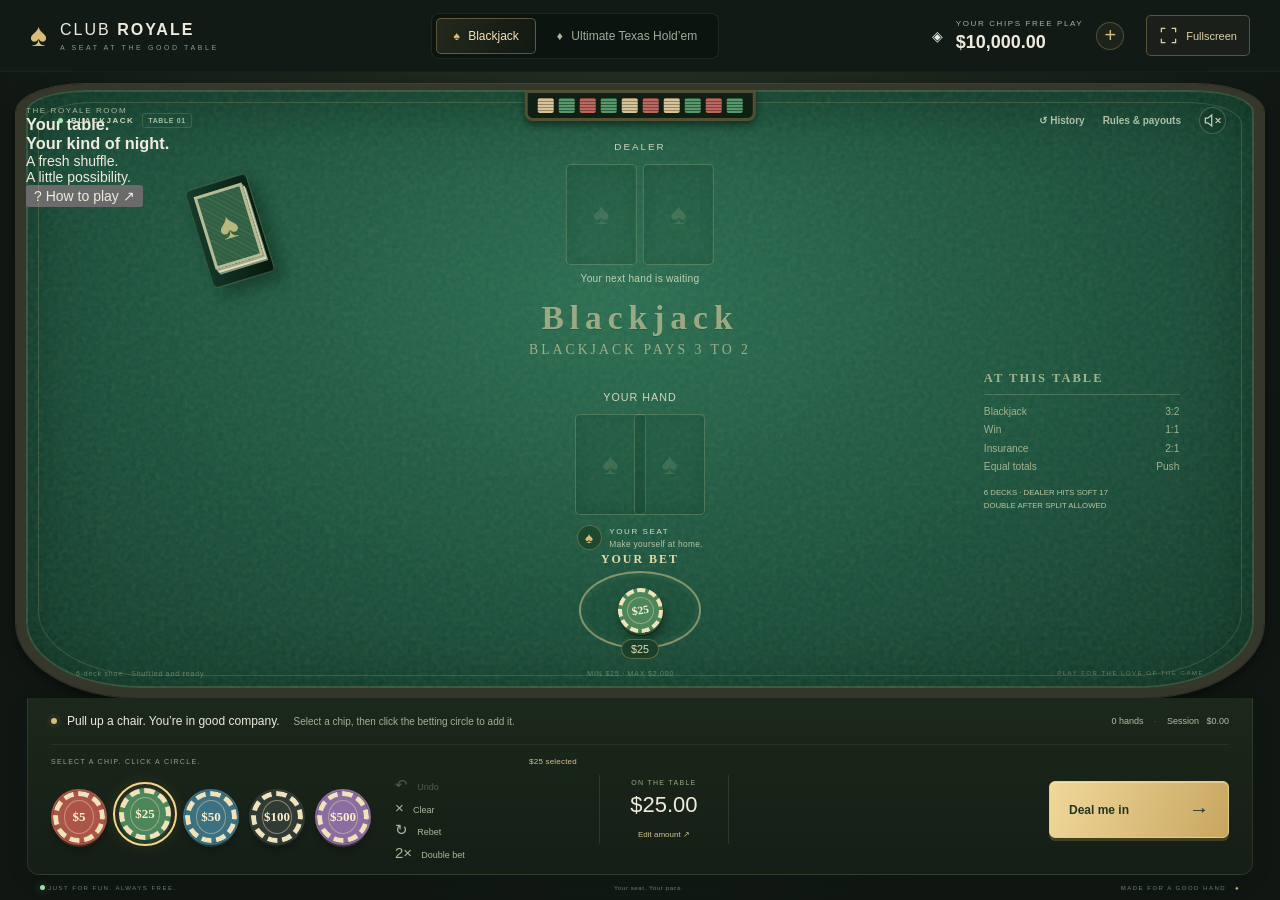
==== commit d7c16512: "Update index.html" ====
--- a/index.html
+++ b/index.html
@@ -3,27 +3,26 @@
 <head>
   <meta charset="UTF-8">
   <meta name="viewport" content="width=device-width, initial-scale=1, viewport-fit=cover">
-  <meta name="theme-color" content="#101713">
+  <meta name="theme-color" content="#101a19">
   <meta name="description" content="Your own casino table. Play blackjack and Ultimate Texas Hold’em with virtual chips.">
   <title>Club Royale — Take your seat</title>
   <link rel="preconnect" href="https://fonts.googleapis.com">
   <link rel="preconnect" href="https://fonts.gstatic.com" crossorigin>
   <link href="https://fonts.googleapis.com/css2?family=DM+Sans:wght@400;500;600;700&family=Playfair+Display:ital,wght@0,500;0,600;0,700;1,500;1,600&display=swap" rel="stylesheet">
   <link rel="stylesheet" href="styles.css">
-  <link rel="stylesheet" href="atmosphere.css">
   <script src="game-engine.js" defer></script>
   <script src="script.js" defer></script>
 </head>
 <body>
   <main class="casino-app" id="casino-app">
     <header class="topbar">
-      <a class="brand" href="./index.html" aria-label="Club Royale home"><span class="brand-mark" aria-hidden="true">♠</span><span>CLUB <b>ROYALE</b><small>YOUR PRIVATE TABLE</small></span></a>
+      <a class="brand" href="./index.html" aria-label="Club Royale home"><span class="brand-mark" aria-hidden="true">♠</span><span>CLUB <b>ROYALE</b><small>A SEAT AT THE GOOD TABLE</small></span></a>
       <nav class="game-tabs" aria-label="Choose your game">
         <button class="game-tab active" id="tab-blackjack" data-game="blackjack" aria-pressed="true"><span aria-hidden="true">♠</span> Blackjack</button>
         <button class="game-tab" id="tab-ultimate" data-game="ultimate" aria-pressed="false"><span aria-hidden="true">♦</span> <span class="uth-long">Ultimate Texas Hold’em</span><span class="uth-short">Ultimate Hold’em</span></button>
       </nav>
       <div class="header-tools">
-        <div class="wallet"><div><span class="eyebrow">PLAY MONEY</span><strong id="balance">$10,000.00</strong></div><button id="bankroll-btn" class="wallet-add" aria-label="Add free chips" title="Add free chips">+</button></div>
+        <div class="wallet"><span class="wallet-symbol" aria-hidden="true">◈</span><div><span class="eyebrow">YOUR CHIPS <span class="free-label">FREE PLAY</span></span><strong id="balance">$10,000.00</strong></div><button id="bankroll-btn" class="wallet-add" aria-label="Add free chips" title="Add free chips">+</button></div>
         <button id="fullscreen-btn" class="fullscreen-button" aria-label="Enter fullscreen" aria-pressed="false" title="Enter fullscreen"><svg viewBox="0 0 24 24" fill="none" stroke="currentColor" stroke-width="1.6" aria-hidden="true"><path d="M8 3H3v5m13-5h5v5M3 16v5h5m13-5v5h-5"/></svg><span>Fullscreen</span></button>
       </div>
     </header>
@@ -31,17 +30,18 @@
     <section class="table-shell" aria-label="Interactive casino table">
       <div id="table" class="table blackjack-table">
         <div class="felt-grain" aria-hidden="true"></div><div class="felt-line" aria-hidden="true"></div>
-        <div class="table-topline"><span><i class="live-dot"></i> <span id="table-name">BLACKJACK</span> <small id="table-number">TABLE 01</small></span><div class="table-tools"><button class="text-button" data-open="history" title="Session history"><span aria-hidden="true">↺</span> History</button><button class="text-button" data-open="rules">Table rules</button><button id="sound-btn" class="icon-button" aria-label="Turn sound on" aria-pressed="false" title="Turn sound on"><svg viewBox="0 0 24 24" fill="none" stroke="currentColor" stroke-width="1.6" aria-hidden="true"><path d="M11 5 6 9H3v6h3l5 4z"/><path id="sound-waves" d="m16 9 6 6m0-6-6 6"/></svg></button></div></div>
+        <div class="table-topline"><span><i class="live-dot"></i> <span id="table-name">BLACKJACK</span> <small id="table-number">TABLE 01</small></span><div class="table-tools"><button class="text-button" data-open="history" title="Session history"><span aria-hidden="true">↺</span> History</button><button class="text-button" data-open="rules">Rules &amp; payouts</button><button id="sound-btn" class="icon-button" aria-label="Turn sound on" aria-pressed="false" title="Turn sound on"><svg viewBox="0 0 24 24" fill="none" stroke="currentColor" stroke-width="1.6" aria-hidden="true"><path d="M11 5 6 9H3v6h3l5 4z"/><path id="sound-waves" d="m16 9 6 6m0-6-6 6"/></svg></button></div></div>
+        <div id="round-stage" class="round-stage" aria-label="Hand progress"></div>
         <div class="shoe-prop" aria-hidden="true"><div class="shoe-card">♠</div></div>
         <div class="chip-rack" aria-hidden="true"><i></i><i></i><i></i><i></i><i></i><i></i><i></i><i></i><i></i><i></i></div>
-        <div class="table-seal" aria-hidden="true"><span>♠</span><b>CLUB ROYALE</b><small>THE HOUSE OF GOOD COMPANY</small></div>
-        <div class="lounge-welcome"><span>✦ THE ROYALE ROOM ✦</span><strong>Stay a little.</strong><small>Good company. Great cards.</small></div>
+        <aside class="table-note"><span class="table-note-mark" aria-hidden="true">♠</span><span class="eyebrow">THE ROYALE ROOM</span><h1>Your table.<br>Your kind of night.</h1><p>A fresh shuffle.<br>A little possibility.</p><button id="quick-guide" class="guide-button" data-open="guide"><span aria-hidden="true">?</span> How to play <span aria-hidden="true">↗</span></button></aside>
         <section class="dealer-zone" aria-label="Dealer hand"><div class="seat-label">DEALER <span id="dealer-total" class="total-badge" hidden></span></div><div class="hand" id="dealer-hand"></div><div class="hand-caption" id="dealer-caption">Your seat is ready</div></section>
         <div class="felt-brand" id="felt-brand"><div class="felt-brand-name">BLACKJACK</div><div class="felt-payout">BLACKJACK PAYS 3 TO 2</div><div class="felt-rule">DEALER HITS SOFT 17 <span>◆</span> INSURANCE PAYS 2 TO 1</div></div>
         <section id="community-zone" class="community-zone" aria-label="Community cards" hidden><div class="community-label"><span>FLOP</span><span>TURN</span><span>RIVER</span></div><div class="community-hand" id="community-hand"></div><div id="street-caption" class="hand-caption">Five cards. One best hand.</div></section>
         <section class="player-zone" aria-label="Your hands"><div id="player-hands" class="player-hands"></div><div class="player-seat"><span class="avatar" aria-hidden="true">♠</span><span>YOUR SEAT<small id="player-caption">Make yourself at home.</small></span></div></section>
         <div id="betting-spots" class="betting-spots" aria-label="Place chips on the betting circles"></div>
         <div id="table-paytable" class="felt-paytable" aria-label="Payouts"></div>
+        <div id="table-result" class="table-result" role="status" aria-live="polite" hidden></div>
         <div class="table-bottom"><span id="shoe-info">6-deck shoe · Shuffled and ready</span><span id="felt-limit">MIN $25 · MAX $2,000</span><span class="table-bottom-right">PLAY FOR THE LOVE OF THE GAME</span></div>
       </div>
     </section>
@@ -57,14 +57,14 @@
             <button class="chip chip-hundred" data-chip="100" draggable="true" aria-label="Select 100 dollar chip" aria-pressed="false"><span>$100</span></button>
             <button class="chip chip-fivehundred" data-chip="500" draggable="true" aria-label="Select 500 dollar chip" aria-pressed="false"><span>$500</span></button>
           </div>
-          <div class="bet-tools"><button data-action="undo" title="Undo the last chip placement" aria-label="Undo last chip">↶ <span>Undo</span></button><button data-action="clear" title="Remove all opening bets">× <span>Clear</span></button><button data-action="repeat" title="Restore your last opening bets">↻ <span>Rebet</span></button></div>
+          <div class="bet-tools"><button data-action="undo" title="Undo the last chip placement" aria-label="Undo last chip">↶ <span>Undo</span></button><button data-action="clear" title="Remove all opening bets">× <span>Clear</span></button><button data-action="repeat" title="Restore your last opening bets">↻ <span>Rebet</span></button><button data-adjust="twice" title="Double your opening bet">2× <span>Double bet</span></button></div>
         </div></div>
         <div class="wager-display"><span id="wager-label">ON THE TABLE</span><strong id="wager-total">$25.00</strong><button class="text-button" data-action="bet">Edit amount <span aria-hidden="true">↗</span></button></div>
         <div class="actions-wrap"><div class="game-actions" id="game-actions"></div><button class="primary-button deal-button" id="deal-btn">Deal me in <span aria-hidden="true">→</span></button></div>
       </div>
       <p class="bet-error" id="bet-error" role="status"></p>
     </section>
-    <footer><span>VIRTUAL CHIPS. REAL TABLE RULES.</span><span id="fullscreen-hint">Your seat. Your pace.</span><span>CLUB ROYALE <span aria-hidden="true">♠</span></span></footer>
+    <footer><span><i class="live-dot"></i> JUST FOR FUN. ALWAYS FREE.</span><span id="fullscreen-hint">Your seat. Your pace.</span><span>MADE FOR A GOOD HAND <span aria-hidden="true">♠</span></span></footer>
   </main>
 
   <dialog id="bet-dialog" aria-labelledby="betting-title">
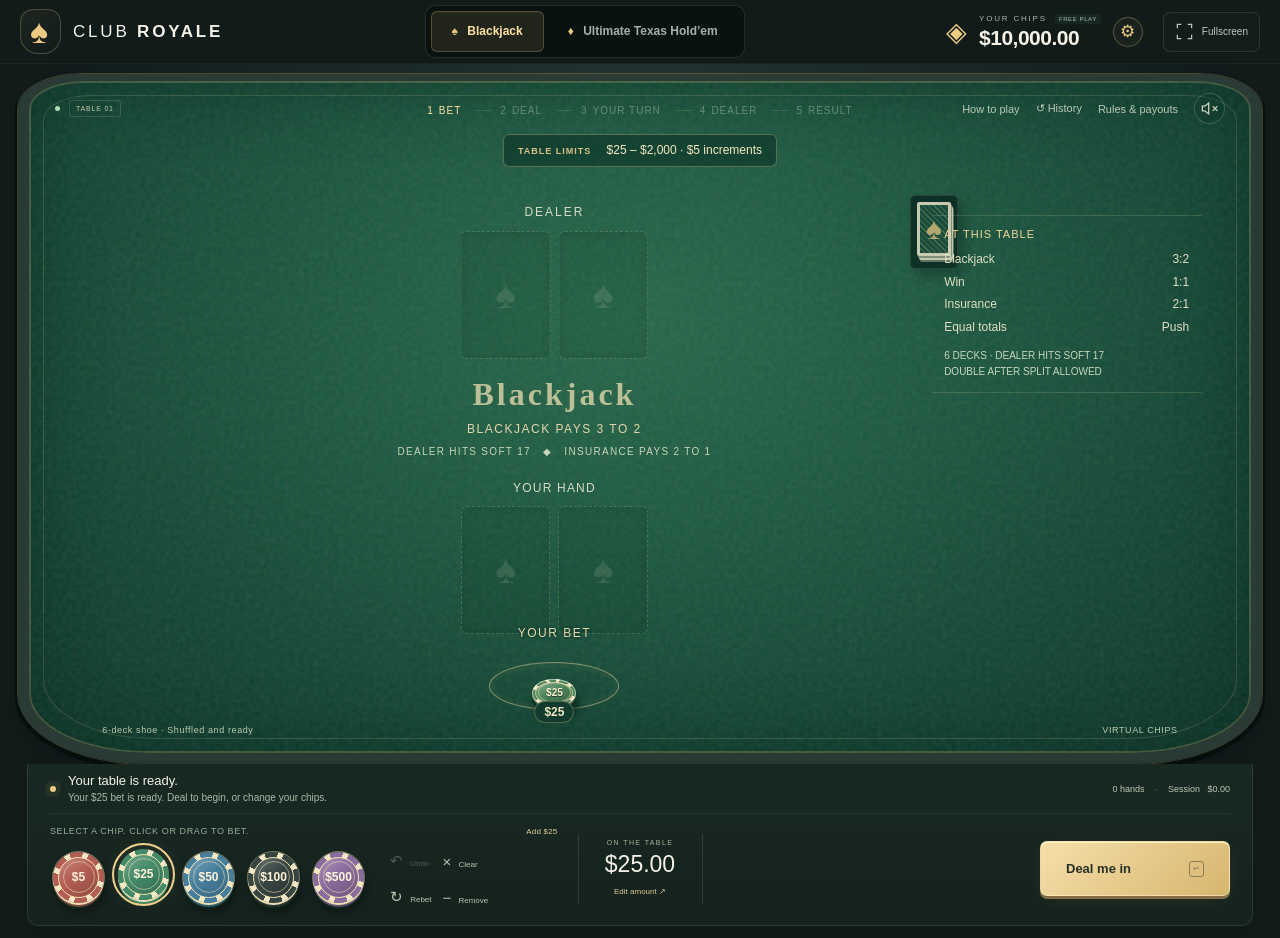
==== commit 08a047fb: "Update index.html" ====
--- a/index.html
+++ b/index.html
@@ -10,6 +10,7 @@
   <link rel="preconnect" href="https://fonts.gstatic.com" crossorigin>
   <link href="https://fonts.googleapis.com/css2?family=DM+Sans:wght@400;500;600;700&family=Playfair+Display:ital,wght@0,500;0,600;0,700;1,500;1,600&display=swap" rel="stylesheet">
   <link rel="stylesheet" href="styles.css">
+  <link rel="stylesheet" href="table-layout.css">
   <script src="game-engine.js" defer></script>
   <script src="script.js" defer></script>
 </head>
@@ -22,7 +23,7 @@
         <button class="game-tab" id="tab-ultimate" data-game="ultimate" aria-pressed="false"><span aria-hidden="true">♦</span> <span class="uth-long">Ultimate Texas Hold’em</span><span class="uth-short">Ultimate Hold’em</span></button>
       </nav>
       <div class="header-tools">
-        <div class="wallet"><span class="wallet-symbol" aria-hidden="true">◈</span><div><span class="eyebrow">YOUR CHIPS <span class="free-label">FREE PLAY</span></span><strong id="balance">$10,000.00</strong></div><button id="bankroll-btn" class="wallet-add" aria-label="Add free chips" title="Add free chips">+</button></div>
+        <div class="wallet"><span class="wallet-symbol" aria-hidden="true">◈</span><div><span class="eyebrow">YOUR CHIPS <span class="free-label">FREE PLAY</span></span><strong id="balance">$10,000.00</strong></div><button id="bankroll-btn" class="wallet-add" aria-label="Manage or reset your chips" title="Manage or reset your chips">⚙</button></div>
         <button id="fullscreen-btn" class="fullscreen-button" aria-label="Enter fullscreen" aria-pressed="false" title="Enter fullscreen"><svg viewBox="0 0 24 24" fill="none" stroke="currentColor" stroke-width="1.6" aria-hidden="true"><path d="M8 3H3v5m13-5h5v5M3 16v5h5m13-5v5h-5"/></svg><span>Fullscreen</span></button>
       </div>
     </header>
@@ -30,11 +31,11 @@
     <section class="table-shell" aria-label="Interactive casino table">
       <div id="table" class="table blackjack-table">
         <div class="felt-grain" aria-hidden="true"></div><div class="felt-line" aria-hidden="true"></div>
-        <div class="table-topline"><span><i class="live-dot"></i> <span id="table-name">BLACKJACK</span> <small id="table-number">TABLE 01</small></span><div class="table-tools"><button class="text-button" data-open="history" title="Session history"><span aria-hidden="true">↺</span> History</button><button class="text-button" data-open="rules">Rules &amp; payouts</button><button id="sound-btn" class="icon-button" aria-label="Turn sound on" aria-pressed="false" title="Turn sound on"><svg viewBox="0 0 24 24" fill="none" stroke="currentColor" stroke-width="1.6" aria-hidden="true"><path d="M11 5 6 9H3v6h3l5 4z"/><path id="sound-waves" d="m16 9 6 6m0-6-6 6"/></svg></button></div></div>
-        <div id="round-stage" class="round-stage" aria-label="Hand progress"></div>
+        <div class="table-topline"><span><i class="live-dot"></i> <span id="table-name">BLACKJACK</span> <small id="table-number">TABLE 01</small></span><div class="table-tools"><button id="quick-guide" class="text-button" data-open="guide">How to play</button><button class="text-button" data-open="history" title="Session history"><span aria-hidden="true">↺</span> History</button><button class="text-button" data-open="rules">Rules &amp; payouts</button><button id="sound-btn" class="icon-button" aria-label="Turn sound on" aria-pressed="false" title="Turn sound on"><svg viewBox="0 0 24 24" fill="none" stroke="currentColor" stroke-width="1.6" aria-hidden="true"><path d="M11 5 6 9H3v6h3l5 4z"/><path id="sound-waves" d="m16 9 6 6m0-6-6 6"/></svg></button></div></div>
+        <div id="felt-limit" class="table-limits">TABLE LIMITS ? $25 ? $2,000</div><div id="round-stage" class="round-stage" aria-label="Hand progress"></div>
         <div class="shoe-prop" aria-hidden="true"><div class="shoe-card">♠</div></div>
         <div class="chip-rack" aria-hidden="true"><i></i><i></i><i></i><i></i><i></i><i></i><i></i><i></i><i></i><i></i></div>
-        <aside class="table-note"><span class="table-note-mark" aria-hidden="true">♠</span><span class="eyebrow">THE ROYALE ROOM</span><h1>Your table.<br>Your kind of night.</h1><p>A fresh shuffle.<br>A little possibility.</p><button id="quick-guide" class="guide-button" data-open="guide"><span aria-hidden="true">?</span> How to play <span aria-hidden="true">↗</span></button></aside>
+        
         <section class="dealer-zone" aria-label="Dealer hand"><div class="seat-label">DEALER <span id="dealer-total" class="total-badge" hidden></span></div><div class="hand" id="dealer-hand"></div><div class="hand-caption" id="dealer-caption">Your seat is ready</div></section>
         <div class="felt-brand" id="felt-brand"><div class="felt-brand-name">BLACKJACK</div><div class="felt-payout">BLACKJACK PAYS 3 TO 2</div><div class="felt-rule">DEALER HITS SOFT 17 <span>◆</span> INSURANCE PAYS 2 TO 1</div></div>
         <section id="community-zone" class="community-zone" aria-label="Community cards" hidden><div class="community-label"><span>FLOP</span><span>TURN</span><span>RIVER</span></div><div class="community-hand" id="community-hand"></div><div id="street-caption" class="hand-caption">Five cards. One best hand.</div></section>
@@ -42,7 +43,7 @@
         <div id="betting-spots" class="betting-spots" aria-label="Place chips on the betting circles"></div>
         <div id="table-paytable" class="felt-paytable" aria-label="Payouts"></div>
         <div id="table-result" class="table-result" role="status" aria-live="polite" hidden></div>
-        <div class="table-bottom"><span id="shoe-info">6-deck shoe · Shuffled and ready</span><span id="felt-limit">MIN $25 · MAX $2,000</span><span class="table-bottom-right">PLAY FOR THE LOVE OF THE GAME</span></div>
+        <div class="table-bottom"><span id="shoe-info">6-deck shoe · Shuffled and ready</span><span>VIRTUAL CHIPS</span></div>
       </div>
     </section>
 
@@ -57,14 +58,13 @@
             <button class="chip chip-hundred" data-chip="100" draggable="true" aria-label="Select 100 dollar chip" aria-pressed="false"><span>$100</span></button>
             <button class="chip chip-fivehundred" data-chip="500" draggable="true" aria-label="Select 500 dollar chip" aria-pressed="false"><span>$500</span></button>
           </div>
-          <div class="bet-tools"><button data-action="undo" title="Undo the last chip placement" aria-label="Undo last chip">↶ <span>Undo</span></button><button data-action="clear" title="Remove all opening bets">× <span>Clear</span></button><button data-action="repeat" title="Restore your last opening bets">↻ <span>Rebet</span></button><button data-adjust="twice" title="Double your opening bet">2× <span>Double bet</span></button></div>
+          <div class="bet-tools"><button data-action="undo" title="Undo the last chip placement" aria-label="Undo last chip">↶ <span>Undo</span></button><button data-action="clear" title="Clear unconfirmed chips">× <span>Clear</span></button><button data-action="repeat" title="Restore your last opening bets">↻ <span>Rebet</span></button><button data-action="remove-chip" title="Toggle removing chips from circles" aria-label="Remove chips" aria-pressed="false">− <span>Remove</span></button></div>
         </div></div>
         <div class="wager-display"><span id="wager-label">ON THE TABLE</span><strong id="wager-total">$25.00</strong><button class="text-button" data-action="bet">Edit amount <span aria-hidden="true">↗</span></button></div>
         <div class="actions-wrap"><div class="game-actions" id="game-actions"></div><button class="primary-button deal-button" id="deal-btn">Deal me in <span aria-hidden="true">→</span></button></div>
       </div>
       <p class="bet-error" id="bet-error" role="status"></p>
     </section>
-    <footer><span><i class="live-dot"></i> JUST FOR FUN. ALWAYS FREE.</span><span id="fullscreen-hint">Your seat. Your pace.</span><span>MADE FOR A GOOD HAND <span aria-hidden="true">♠</span></span></footer>
   </main>
 
   <dialog id="bet-dialog" aria-labelledby="betting-title">
@@ -72,7 +72,7 @@
     <p class="dialog-intro">You can also select a chip and click a betting circle on the table.</p>
     <div class="bet-mode-label"><label id="bet-label" for="bet-input">YOUR BET</label><span id="bet-range">$25 – $2,000</span></div>
     <div class="bet-input-wrap"><span>$</span><input id="bet-input" type="number" min="25" max="2000" step="5" value="25" inputmode="numeric"><div class="bet-steppers"><button data-adjust="up" aria-label="Increase bet by 5">+</button><button data-adjust="down" aria-label="Decrease bet by 5">−</button></div></div>
-    <div class="bet-shortcuts"><button data-adjust="half">½ bet</button><button data-adjust="twice">2× bet</button><button data-adjust="max">Max</button></div>
+    <div class="bet-shortcuts"><button data-adjust="half">½ bet</button><button data-adjust="max">Max</button></div>
     <div id="poker-bets" hidden><div class="matched-blind"><span>Blind <small>Matches your ante</small></span><strong id="blind-bet">$25</strong></div><label class="trips-label" for="trips-input"><span>Trips bonus <small>Optional · $0–$100</small></span><span class="trips-input-wrap">$ <input id="trips-input" type="number" min="0" max="100" step="5" value="0" inputmode="numeric"></span></label></div>
     <p class="dialog-note">Opening wagers use $5 increments. In Ultimate Hold’em, keep at least 1× Ante available for Play.</p>
     <button class="primary-button editor-done" id="bet-editor-done">Back to the table</button>
--- a/styles.css
+++ b/styles.css
@@ -1,44 +1,141 @@
-:root{color-scheme:dark;--bg:#101713;--text:#eeeadd;--muted:#a4b5a5;--gold:#d8bc7b;--green:#8adaab;--red:#eda394;--border:#c9bb862b;--font:'DM Sans',sans-serif;--serif:'Playfair Display',Georgia,serif}
-*{box-sizing:border-box}html,body{margin:0;width:100%;height:100%;overflow:hidden}body{background:#0d1510;color:var(--text);font:14px var(--font);-webkit-font-smoothing:antialiased}button,input{font:inherit}button{cursor:pointer;color:inherit;transition:background .18s,border-color .18s,box-shadow .18s,transform .18s}button:disabled{cursor:not-allowed;opacity:.38}button:not(:disabled):active{transform:translateY(1px)}button:focus-visible,a:focus-visible,input:focus-visible{outline:2px solid #f1d899;outline-offset:4px}a{color:inherit;text-decoration:none}h1,h2,h3,p{margin:0}[hidden]{display:none!important}button svg{width:19px;height:19px}input::-webkit-inner-spin-button,input::-webkit-outer-spin-button{-webkit-appearance:none;margin:0}input[type=number]{appearance:textfield}.casino-app{height:100vh;height:100dvh;display:grid;grid-template-rows:72px minmax(0,1fr) auto 25px;overflow:hidden;background:radial-gradient(ellipse at 50% 20%,#253124,#101713 75%)}
-.topbar{display:flex;align-items:center;justify-content:space-between;gap:20px;padding:0 30px;border-bottom:1px solid #ffffff09;background:#111a15}.brand{display:flex;gap:11px;align-items:center;font-size:16px;letter-spacing:2px;white-space:nowrap}.brand-mark{font-family:Georgia,serif;font-size:32px;color:var(--gold)}.brand small{display:block;color:#899b87;font-size:7px;letter-spacing:2.6px;margin-top:5px}.brand b{font-weight:700}.game-tabs{display:flex;gap:4px;background:#09100c88;padding:4px;border:1px solid #8da08123;border-radius:8px}.game-tab{background:none;border:1px solid transparent;border-radius:5px;color:#9bad9a;padding:10px 16px;font-size:12px;font-weight:500;white-space:nowrap}.game-tab>span:first-child{color:#abbb9c;margin-right:5px}.game-tab.active{color:#f2e2b6;background:linear-gradient(110deg,#d8bc7b20,#d8bc7b08);border-color:#d8bc7b5c}.game-tab.active>span:first-child{color:var(--gold)}.game-tab:hover{border-color:#d8bc7b6b}.uth-short{display:none}.header-tools{display:flex;align-items:center;gap:22px}.wallet{display:flex;align-items:center;gap:13px}.eyebrow{display:block;color:#a7b498;font-size:8px;letter-spacing:1.6px;font-weight:500}.wallet strong{display:block;margin-top:4px;font-size:18px;font-variant-numeric:tabular-nums}.wallet-add{border:1px solid #d8bc7b47;background:#d8bc7b0e;width:28px;height:28px;border-radius:50%;color:var(--gold);font-size:20px}.wallet-add:hover{background:#d8bc7b28}.fullscreen-button{display:flex;align-items:center;gap:8px;border:1px solid #d8bc7b55;border-radius:5px;padding:10px 12px;background:#d8bc7b0b;color:#dfd0aa;font-size:11px}.fullscreen-button:hover{background:#d8bc7b24}.fullscreen-button[aria-pressed=true]{background:#d8bc7b28;border-color:var(--gold)}
-.table-shell{position:relative;min-height:0;padding:12px 16px 0}.table{--card-h:clamp(38px,min(17cqh,11cqw),126px);--card-w:calc(var(--card-h)*.7);height:100%;width:100%;position:relative;isolation:isolate;container-type:size;border:10px solid #36372b;border-top-width:6px;border-radius:70px 70px 125px 125px / 28px 28px 75px 75px;background:radial-gradient(ellipse at 48% 35%,#286d4f 0%,#1d583f 40%,#174b36 65%,#103726 100%);box-shadow:0 0 0 1px #b5a7753d,inset 0 0 0 2px #c2bb7833,inset 0 10px 60px #042414b0,0 5px 15px #0008;overflow:hidden}.felt-grain{position:absolute;inset:0;z-index:-1;opacity:.24;background-image:url("data:image/svg+xml,%3Csvg viewBox='0 0 160 160' xmlns='http://www.w3.org/2000/svg'%3E%3Cfilter id='n'%3E%3CfeTurbulence type='fractalNoise' baseFrequency='.77' numOctaves='3' stitchTiles='stitch'/%3E%3C/filter%3E%3Crect width='100%25' height='100%25' opacity='.48' filter='url(%23n)'/%3E%3C/svg%3E")}.felt-line{position:absolute;inset:12px;border:1px solid #e9d8962c;border-radius:55px 55px 110px 110px / 22px 22px 65px 65px;pointer-events:none}.table-topline{position:absolute;left:32px;right:28px;top:17px;display:flex;justify-content:space-between;align-items:center;z-index:5;font-size:8px;font-weight:600;letter-spacing:1.5px;color:#d1d9bb}.table-topline>span{display:flex;align-items:center;gap:8px}.table-topline small{font-size:7px;color:#a7bd9d;padding:3px 5px;border:1px solid #d4d6a72b;border-radius:3px;letter-spacing:.6px}.live-dot{display:inline-block;width:5px;height:5px;background:#a3e7af;box-shadow:0 0 8px #a3e7af66;border-radius:50%}.table-tools{display:flex;align-items:center;gap:18px}.text-button{border:0;background:none;color:#adc0a5;padding:0;font-size:10px}.text-button:hover{color:var(--gold)}.icon-button{display:inline-flex;align-items:center;justify-content:center;width:27px;height:27px;border:1px solid #bbceac45;border-radius:50%;background:#102d1c40;padding:0;font-family:var(--serif);font-size:16px;color:#c4d1b5}.icon-button:hover{border-color:var(--gold);color:var(--gold)}.sound-on{color:var(--gold);border-color:#d8bc7b99}
-.chip-rack{position:absolute;top:0;left:50%;transform:translateX(-50%);display:flex;gap:5px;border:3px solid #514f34;border-radius:0 0 8px 8px;background:#101f14;box-shadow:0 4px 7px #092112aa;padding:5px 10px}.chip-rack i{display:block;width:clamp(10px,1.3cqw,20px);height:clamp(9px,2.5cqh,17px);border-radius:2px;background:repeating-linear-gradient(0deg,#d4c49d 0px,#d4c49d 2px,#9b845b 2px,#9b845b 3px)}.chip-rack i:nth-child(2n){background:repeating-linear-gradient(0deg,#59986d 0px,#59986d 2px,#2c5e3d 2px,#2c5e3d 3px)}.chip-rack i:nth-child(3n){background:repeating-linear-gradient(0deg,#bb6860 0px,#bb6860 2px,#824238 2px,#824238 3px)}.shoe-prop{position:absolute;top:15%;left:14%;width:calc(var(--card-w)*.9);height:var(--card-h);border:1px solid #b1ba8744;border-radius:5px;background:linear-gradient(100deg,#153c2b,#07190f);transform:rotate(-17deg);box-shadow:7px 10px 15px #09241877}.shoe-card{position:absolute;inset:7px 6px 17px;border:3px solid #ece2b7b3;background:repeating-linear-gradient(45deg,#315f43 0px,#315f43 3px,#406d4c 3px,#406d4c 4px);display:flex;align-items:center;justify-content:center;color:#b8b77e;font-size:calc(var(--card-h)*.36);box-shadow:1px 2px 0 #a3aa8b,2px 4px 0 #e0dcc0,3px 6px 0 #82926f}.table-seal{position:absolute;left:9%;top:45%;width:150px;text-align:center;color:#dcd3a237;transform:rotate(-9deg);pointer-events:none}.table-seal>span{display:block;font-size:clamp(25px,6cqh,45px);font-family:Georgia,serif}.table-seal>b{display:block;font-family:var(--serif);font-size:13px;letter-spacing:2px;margin-top:6px}.table-seal>small{display:block;font-size:5px;letter-spacing:1.5px;margin-top:5px}
-.dealer-zone{position:absolute;top:8%;left:50%;transform:translateX(-50%);text-align:center;max-width:50%;z-index:2}.seat-label,.hand-title{font-size:clamp(7px,1.65cqh,11px);letter-spacing:2px;color:#ced6bc;display:flex;justify-content:center;align-items:center;gap:8px;min-height:18px;margin-bottom:8px}.total-badge{font-size:clamp(9px,1.9cqh,13px);letter-spacing:0;padding:3px 7px;border:1px solid #d9dbb246;border-radius:4px;background:#102e1fe6;color:#f1edcf;font-variant-numeric:tabular-nums}.hand{display:flex;align-items:center;justify-content:center;min-height:var(--card-h);gap:6px}.card{position:relative;width:var(--card-w);height:var(--card-h);flex:0 0 var(--card-w);background:#f9f5e9;color:#153425;border-radius:5px;font-family:Georgia,serif;box-shadow:0 5px 9px #031d1380,0 0 0 1px #16200d33;user-select:none}.card.red{color:#b53835}.card-corner{position:absolute;top:7%;left:9%;display:flex;align-items:center;flex-direction:column;font-weight:700;font-size:calc(var(--card-h)*.19);line-height:.94}.card-corner small{font-size:calc(var(--card-h)*.16);margin-top:3px}.card-corner.bottom{inset:auto 9% 7% auto;transform:rotate(180deg)}.card-center{position:absolute;left:50%;top:50%;transform:translate(-50%,-50%);font-size:calc(var(--card-h)*.39)}.face-card .card-center{width:51%;height:54%;border:1px solid currentColor;display:flex;align-items:center;justify-content:center;font-size:calc(var(--card-h)*.34);opacity:.85}.card-back{background:#eee6cc}.card-back:before{content:'';position:absolute;inset:5%;border:1px solid #d4c580;border-radius:2px;background:repeating-linear-gradient(45deg,#254e35 0px,#254e35 3px,#396746 3px,#396746 4px)}.card-back:after{content:'♠';position:absolute;inset:21% 20%;display:flex;align-items:center;justify-content:center;border:1px solid #d8c787;border-radius:50%;background:#204831;color:#d8c787;font-size:calc(var(--card-h)*.32)}.card-placeholder{background:#0b33201a;border:1px solid #e2deb137;box-shadow:inset 0 0 14px #082e1322;color:#d7d5ab26;display:flex;align-items:center;justify-content:center;font-size:calc(var(--card-h)*.30)}.card.best-card{box-shadow:0 0 0 2px #e0c77f,0 0 18px #e6c67c33,0 5px 10px #021b1280}.hand-caption{color:#bed0b0;letter-spacing:.25px;font-size:clamp(8px,1.7cqh,11px);margin-top:8px;min-height:12px}.felt-brand{position:absolute;top:35%;left:50%;transform:translateX(-50%);text-align:center;white-space:nowrap;color:#e3d8a99e;pointer-events:none}.felt-brand-name{font-family:var(--serif);font-size:clamp(23px,5.6cqh,44px);font-weight:600;letter-spacing:6px;text-shadow:0 1px #041f1233}.felt-payout{font-family:var(--serif);font-size:clamp(10px,2.3cqh,17px);letter-spacing:3px;margin-top:5px}.felt-rule{font-size:clamp(6px,1.3cqh,9px);letter-spacing:1.6px;color:#d3d7b390;margin-top:12px}.felt-rule span{padding:0 9px}
-.player-zone{position:absolute;left:17.5%;right:17.5%;bottom:25%;text-align:center}.player-hands{display:flex;justify-content:center;align-items:flex-end;gap:15px}.player-hand{min-width:0;position:relative;max-width:100%}.hand-title{letter-spacing:1px;font-size:clamp(8px,1.8cqh,12px);margin-bottom:8px}.player-hand.active .hand-title{color:#ffe9a4}.player-hand.active .total-badge{border-color:#ead087;box-shadow:0 0 16px #f5d88717}.player-hand.won .total-badge{color:#a6edbb;border-color:#8bd9a3}.player-hand.lost .total-badge{color:#f3bbad;border-color:#d58c7b}.player-hand .hand{gap:0}.player-hand .card+.card{margin-left:-12px}.player-seat{display:flex;align-items:center;justify-content:center;gap:7px;text-align:left;margin-top:10px;color:#d7dec5;font-size:8px;letter-spacing:1.6px}.avatar{color:var(--gold);width:25px;height:25px;display:flex;align-items:center;justify-content:center;border:1px solid #d6c27f55;border-radius:50%;background:#1b482e;font-size:15px}.player-seat small{display:block;font-size:clamp(7px,1.4cqh,10px);color:#b2c5a6;letter-spacing:.3px;margin-top:3px}.split-hands{width:100%;gap:12px}.split-hands .player-hand{flex:1;max-width:none}.split-hands .hand{--card-h:clamp(36px,min(15cqh,8cqw),102px);--card-w:calc(var(--card-h)*.7)}.split-hands .hand-title{font-size:clamp(7px,1.5cqh,10px);letter-spacing:.6px;gap:4px}.many-cards .card+.card{margin-left:calc(var(--card-w)*-.57)}.bet-on-table,.poker-wagers{display:none}
-.betting-spots{position:absolute;inset:0;pointer-events:none}.blackjack-bets{position:absolute;left:17.5%;right:17.5%;bottom:6%;display:flex;justify-content:center;gap:15px}.blackjack-bets.split-bets .spot-wrap{flex:1;display:flex;justify-content:center;min-width:0}.wager-zone{--zone-w:clamp(74px,10cqw,136px);--zone-h:clamp(40px,13cqh,85px);position:relative;width:var(--zone-w);height:var(--zone-h);border:0;background:transparent;padding:0;pointer-events:auto;opacity:1!important;touch-action:manipulation}.zone-oval{position:absolute;inset:0;border:2px solid #d8c9938c;border-radius:50%;background:radial-gradient(ellipse,#082d1820,#082d1800);box-shadow:inset 0 0 0 4px #d8c99309;transition:background .2s,box-shadow .2s,border-color .2s}.wager-zone:not(:disabled):hover .zone-oval,.wager-zone.drag-over .zone-oval{border-color:#f6dfa3;background:#e2c78319;box-shadow:0 0 28px #e5c77920,inset 0 0 0 4px #d8c99319}.zone-label{position:absolute;left:-15%;right:-15%;top:-19px;font-family:var(--serif);font-size:clamp(9px,2cqh,15px);font-weight:600;letter-spacing:2px;color:#e3d9aa}.zone-value{position:absolute;bottom:-10px;left:50%;transform:translateX(-50%);padding:3px 9px;border-radius:10px;border:1px solid #d4c48b55;background:#1b4029;color:#e8deb8;font-size:clamp(9px,1.8cqh,12px);font-weight:500;white-space:nowrap}.zone-empty{position:absolute;inset:0;display:flex;align-items:center;justify-content:center;color:#d9d2a567;font-size:clamp(18px,4cqh,28px);font-family:var(--serif)}.zone-hint{font:8px var(--font);letter-spacing:.8px;color:#c7c69e}.wager-zone.zone-win .zone-oval{border-color:#e6cd83;box-shadow:0 0 24px #e6cd8333}.zone-win .zone-value{background:#315c33;border-color:#a9d38e;color:#eaffcb}.zone-lose .zone-oval{border-color:#ce948177}.zone-lose .zone-value{color:#e6b19a;border-color:#bc826c55}.zone-lose .coin-group{opacity:.58}.zone-push .zone-value{color:#efe1ad}
-.coin-group{position:absolute;inset:0;display:flex;align-items:center;justify-content:center;gap:0;pointer-events:none}.coin-pile{--coin-size:clamp(25px,7.5cqh,51px);width:var(--coin-size);height:var(--coin-size);position:relative;margin:0 -4px;filter:drop-shadow(2px 5px 3px #05200b66)}.table-chip{--chip-color:#46784b;position:absolute;left:0;bottom:calc(var(--level,0)*4px);width:var(--coin-size);height:var(--coin-size);border-radius:50%;border:4px dashed #f1e3b9;background:var(--chip-color);box-shadow:0 2px 0 color-mix(in srgb,var(--chip-color) 55%,#08110a),0 3px 0 #092112;display:flex;align-items:center;justify-content:center;transform:rotate(-9deg);color:#fff5d9}.table-chip>span{width:75%;height:75%;display:flex;align-items:center;justify-content:center;border:1px solid #e9d6a576;border-radius:50%;font-family:var(--serif);font-size:clamp(8px,1.9cqh,12px);font-weight:600}.coin-pile:nth-child(2){z-index:2}.coin-pile:nth-child(3){z-index:3}.poker-spot{position:absolute;transform:translateX(-50%)}.spot-trips{left:39%;bottom:7%}.spot-ante{left:52%;bottom:7%}.spot-blind{left:65%;bottom:7%}.spot-play{left:52%;bottom:27%}.bet-equals{position:absolute;left:58.5%;bottom:12%;transform:translateX(-50%);font-family:var(--serif);font-size:22px;color:#e4d89a6b}.spot-insurance{position:absolute;left:68%;bottom:6%;--zone-w:100px;--zone-h:60px}.betting-spots .spot-insurance .zone-label{font-size:9px}.zone-pop .coin-group{animation:chip-land .3s ease-out}.flying-chip{position:fixed;z-index:100;pointer-events:none;width:42px;height:42px;--coin-size:42px}.flying-chip .table-chip{position:relative;bottom:0;width:42px;height:42px}
-.ultimate-table{--card-h:clamp(38px,min(15cqh,8cqw),112px);--card-w:calc(var(--card-h)*.7)}.ultimate-table .dealer-zone{top:6%}.ultimate-table .felt-brand{top:29%;left:47%}.ultimate-table .felt-brand-name{font-size:clamp(17px,3cqw,35px);letter-spacing:3px}.ultimate-table .felt-payout{font-family:var(--font);font-size:clamp(7px,1.45cqh,10px);letter-spacing:2px;margin-top:7px}.ultimate-table .felt-rule{display:none}.community-zone{position:absolute;top:42%;left:47%;transform:translateX(-50%);width:max-content;text-align:center}.community-label{display:grid;grid-template-columns:calc(var(--card-w)*3 + 16px) calc(var(--card-w) + 14px) calc(var(--card-w) + 14px);font-size:clamp(6px,1.4cqh,9px);letter-spacing:2px;color:#bac9a7;margin-bottom:7px}.community-hand{display:flex;gap:8px}.community-hand .card:nth-child(4),.community-hand .card:nth-child(5){margin-left:6px}.community-zone .hand-caption{display:none}.ultimate-table .player-zone{left:10%;right:auto;width:23%;bottom:8%}.ultimate-table .player-seat{margin-top:8px}.ultimate-table .hand-title{font-size:clamp(8px,1.8cqh,12px);letter-spacing:.6px;white-space:nowrap}.felt-paytable{position:absolute;right:3.5%;top:28%;width:17%;max-width:230px;color:#dce0b2ad;font-size:clamp(8px,1.7cqh,12px);pointer-events:none}.felt-paytable h3{font-family:var(--serif);font-size:clamp(11px,2.5cqh,18px);letter-spacing:2px;font-weight:600;margin-bottom:8px;padding-bottom:8px;border-bottom:1px solid #d7d6a33b}.felt-paytable table{border-collapse:collapse;width:100%;font-variant-numeric:tabular-nums;line-height:1.6}.felt-paytable th{font-size:clamp(7px,1.4cqh,10px);font-weight:400;padding-bottom:8px;color:#d8c98e}.felt-paytable td,.felt-paytable th{text-align:right;padding-left:6px}.felt-paytable td:first-child,.felt-paytable th:first-child{text-align:left;padding-left:0}.felt-paytable p{font-size:clamp(6px,1.3cqh,9px);line-height:1.7;margin-top:10px;color:#b9c79f}.blackjack-table .felt-paytable{top:47%;right:6%;width:16%}.blackjack-table .felt-paytable h3{font-size:clamp(10px,2.1cqh,15px)}.table-bottom{position:absolute;left:50px;right:50px;bottom:11px;display:flex;justify-content:space-between;color:#a9bb8b87;font-size:7px;letter-spacing:.8px;pointer-events:none}.table-bottom-right{font-size:6px;letter-spacing:1.5px}
-.control-deck{position:relative;margin:0 27px;background:linear-gradient(0deg,#151e16,#1c281b);border:1px solid #d8bc7b22;border-top:0;border-radius:0 0 12px 12px;box-shadow:0 8px 20px #0002;padding:0 23px 12px}.console-status{display:flex;align-items:center;justify-content:space-between;min-height:47px;border-bottom:1px solid #d8bc7b15;gap:20px;margin-bottom:12px}.round-message{display:flex;align-items:center;gap:10px;min-width:0}.status-orb{width:6px;height:6px;flex:0 0 6px;background:var(--gold);border-radius:50%;box-shadow:0 0 0 4px #d8bc7b0c}.round-message>div{display:flex;align-items:baseline;gap:14px;min-width:0}.round-message strong{font-size:12px;font-weight:500;white-space:nowrap}.round-message small{font-size:10px;color:#a0b295;line-height:1.4}.round-message.won strong{color:var(--green)}.round-message.lost strong{color:var(--red)}.round-message.won .status-orb{background:var(--green)}.round-message.lost .status-orb{background:var(--red)}.session-summary{white-space:nowrap;font-size:9px}.session-summary strong{font-weight:500;margin-left:5px}.stat-divider{margin:0 8px;color:#5c7056}.positive{color:var(--green)!important}.negative{color:var(--red)!important}.control-rail{display:grid;grid-template-columns:minmax(380px,1.1fr) 130px minmax(290px,1fr);gap:22px;align-items:center}.tray-caption{display:flex;justify-content:space-between;align-items:center;margin-bottom:10px;font-size:7px;color:#8fa681;letter-spacing:1.3px}.tray-caption>span:last-child{color:#d4c18a;letter-spacing:.2px;font-size:8px}.chip-tools{display:flex;align-items:center;gap:21px}.chip-selector{display:flex;align-items:center;gap:14px;padding:0 2px 4px}.chip{--chip-color:#ab5549;width:52px;height:52px;flex:0 0 52px;display:flex;align-items:center;justify-content:center;border:5px dashed #f0e2bb;background:var(--chip-color);outline:2px solid var(--chip-color);border-radius:50%;color:#fff1ca;font-family:var(--serif);font-size:13px;font-weight:600;box-shadow:0 4px 0 color-mix(in srgb,var(--chip-color) 40%,#061007),0 7px 7px #0004;touch-action:manipulation}.chip>span{height:34px;width:34px;border:1px solid #ecd4a27a;border-radius:50%;display:flex;align-items:center;justify-content:center}.chip-quarter{--chip-color:#4c865b}.chip-fifty{--chip-color:#3c7182}.chip-hundred{--chip-color:#313b36}.chip-fivehundred{--chip-color:#8c6da1}.chip.selected{outline:2px solid #f4d68a;outline-offset:4px;transform:translateY(-3px);box-shadow:0 4px 0 color-mix(in srgb,var(--chip-color) 40%,#061007),0 0 20px #e6c88036}.chip:hover:not(:disabled){filter:brightness(1.15);transform:translateY(-3px)}.bet-tools{display:grid;gap:4px}.bet-tools button{border:0;background:none;color:#a9b89b;text-align:left;padding:1px 3px;font-size:15px;line-height:1.1;white-space:nowrap}.bet-tools button span{font-size:9px;margin-left:5px}.bet-tools button:hover{color:var(--gold)}.wager-display{border-left:1px solid #bfc49122;border-right:1px solid #bfc49122;text-align:center;padding:4px 12px}.wager-display>span{display:block;color:#95aa86;font-size:7px;letter-spacing:1.3px}.wager-display>strong{display:block;font-size:22px;margin:6px 0;font-weight:500;font-variant-numeric:tabular-nums}.wager-display .text-button{font-size:8px;color:#d0c18e}.actions-wrap{display:flex;align-items:stretch;justify-content:flex-end;gap:9px;min-width:0}.game-actions{display:flex;gap:8px;align-items:stretch;justify-content:flex-end;min-width:0}.game-actions:empty{display:none}.action-button,.primary-button{border:1px solid #96af7d66;background:linear-gradient(#2d422b,#243722);border-radius:6px;color:#dce6ca;font-size:12px;font-weight:600;padding:16px 19px;min-height:53px;min-width:78px}.action-button:hover{border-color:#d6bf7e;background:#3b5130}.action-button.primary,.primary-button{color:#24351f;background:linear-gradient(110deg,#f0d89a,#c8a660);border-color:#e3c98b;box-shadow:0 3px 0 #75633477,inset 0 1px #fff8d166}.action-button.primary:hover,.primary-button:hover{background:linear-gradient(110deg,#ffe8ae,#dfbb74);box-shadow:0 0 24px #d8bc7b1a}.action-button small{display:block;font-size:9px;font-weight:400;margin-top:4px}.action-button.danger{border-color:#a2796466;color:#dfb39c;background:#653a2726}.deal-button{display:flex;align-items:center;justify-content:space-between;gap:45px;min-width:180px;white-space:nowrap}.deal-button>span:last-child{font-size:20px}.bet-error{font-size:9px;color:#e3ad95;margin-top:8px;text-align:center}.bet-error:empty{display:none}footer{display:flex;justify-content:space-between;align-items:center;padding:0 40px;color:#718468;font-size:6px;letter-spacing:1.5px}footer>span:last-child>span{color:var(--gold);margin-left:6px}footer>span:nth-child(2){letter-spacing:.6px}
-dialog{width:min(610px,calc(100% - 28px));padding:28px;border:1px solid #69704b;border-radius:12px;background:#1b281e;color:var(--text);max-height:85dvh;overflow:auto;box-shadow:0 25px 90px #0009}dialog::backdrop{background:#050d09bf;backdrop-filter:blur(7px)}.dialog-header{display:flex;justify-content:space-between;align-items:flex-start;margin-bottom:22px;gap:15px}.dialog-header h2{font-family:var(--serif);font-size:28px;font-weight:500;margin-top:8px}.gold{color:var(--gold)}.dialog-header .icon-button{font-family:var(--font);font-size:22px;flex-shrink:0}#dialog-content{font-size:12px;line-height:1.8;color:#c1cdb9}#dialog-content h3{color:#e1cc95;font-weight:500;font-size:14px;margin:20px 0 7px}#dialog-content ul,#dialog-content ol{padding-left:20px}#dialog-content li{padding:3px 0}#dialog-content a{color:var(--gold);text-decoration:underline}.dialog-note{font-size:10px;color:#98ac8d;line-height:1.7;margin-top:17px}.rules-table{width:100%;border-collapse:collapse;font-size:11px;margin-top:12px}.rules-table td,.rules-table th{border-bottom:1px solid #b9c09922;padding:9px 6px;text-align:right}.rules-table td:first-child,.rules-table th:first-child{text-align:left}.rules-table th{font-weight:500;color:#93ab87}.result-summary{border:1px solid #b9c0992b;background:#102015;padding:15px;border-radius:6px;margin-bottom:14px}.bankroll-amount{font-family:var(--serif);font-size:43px;color:var(--gold);margin:16px 0}.dialog-actions{display:flex;gap:10px;margin-top:24px}.dialog-actions button{flex:1}.history-row{display:flex;justify-content:space-between;align-items:center;gap:12px;padding:13px 0;border-bottom:1px solid #d3d5a717}.history-label{display:flex;align-items:center;gap:12px}.history-label small{display:block;color:#8ea680;font-size:10px;margin-top:3px}.history-icon{color:var(--gold);font-size:20px}.history-row strong{font-size:13px;font-weight:500}.dialog-intro{color:#b0c1a5;font-size:12px;line-height:1.7;margin-bottom:23px}.bet-mode-label{display:flex;justify-content:space-between;font-size:10px;color:#a7ba98;letter-spacing:1px;margin-bottom:9px}.bet-input-wrap{display:flex;align-items:center;gap:10px;padding:8px 13px;border:1px solid #87936666;border-radius:6px;background:#102015}.bet-input-wrap>span{font-size:22px;color:var(--gold)}.bet-input-wrap input{flex:1;min-width:0;width:100%;font-size:27px;padding:5px 0;border:0;background:none;color:var(--text)}.bet-steppers{display:flex;gap:6px}.bet-steppers button{width:30px;height:30px;background:#263b25;border:1px solid #83936a33;border-radius:4px;font-size:20px}.bet-shortcuts{display:flex;gap:8px;margin-top:9px}.bet-shortcuts button{flex:1;padding:8px;border:1px solid #83936a33;background:#263b25;border-radius:4px;font-size:11px}.matched-blind,.trips-label{display:flex;justify-content:space-between;align-items:center;padding:14px 0;border-bottom:1px solid #d3d5a717;font-size:13px}.matched-blind small,.trips-label small{display:block;font-size:10px;color:#8ea680;margin-top:4px}.trips-input-wrap{display:flex;gap:7px;align-items:center;border:1px solid #87936666;background:#102015;padding:8px;border-radius:5px;color:var(--gold)}.trips-input-wrap input{width:65px;background:none;border:0;font-size:17px;color:var(--text)}.editor-done{margin-top:24px;width:100%}.toast{position:fixed;left:50%;bottom:190px;transform:translateX(-50%);max-width:min(500px,90vw);background:#eee0b4;color:#23351e;border:1px solid #f6df9d;box-shadow:0 8px 40px #0007;border-radius:7px;padding:13px 20px;font-size:12px;text-align:center;line-height:1.5;z-index:100}.noscript{position:fixed;inset:0;display:grid;place-items:center;background:var(--bg);z-index:200}.card.dealt{animation:deal-card .35s cubic-bezier(.2,.7,.3,1) both}.table.result-win:after{content:'';position:absolute;inset:0;pointer-events:none;border-radius:inherit;box-shadow:inset 0 0 90px #e3c7761f;animation:win-glow 1.3s ease-out}.table.result-loss .felt-line{border-color:#dcb19527}@keyframes deal-card{from{opacity:0;translate:18px -35px;rotate:8deg}to{opacity:1;translate:0 0;rotate:0deg}}@keyframes chip-land{from{translate:0 -14px;scale:1.12}to{translate:0 0;scale:1}}@keyframes win-glow{from{opacity:0}40%{opacity:1}to{opacity:.4}}
-@media(min-width:1600px){.topbar{padding:0 45px}.casino-app{grid-template-rows:80px minmax(0,1fr) auto 28px}.control-deck{padding:0 36px 16px;margin:0 38px}.table-shell{padding:15px 24px 0}.control-rail{grid-template-columns:minmax(460px,1fr) 170px minmax(350px,1fr);gap:35px}.chip-selector{gap:19px}.chip{width:61px;height:61px;flex-basis:61px;font-size:15px}.chip>span{width:40px;height:40px}.action-button,.primary-button{padding:19px 26px;font-size:14px;min-width:92px}.deal-button{min-width:215px}.bet-tools button span{font-size:11px}.chip-tools{gap:30px}.tray-caption{font-size:8px}.console-status{min-height:52px}.round-message strong{font-size:14px}.round-message small{font-size:12px}}
-@media(max-width:1150px){.topbar{padding:0 22px;gap:12px}.brand{font-size:14px}.brand-mark{font-size:28px}.game-tab{padding:10px 12px;font-size:11px}.header-tools{gap:14px}.wallet strong{font-size:16px}.fullscreen-button{padding:9px}.fullscreen-button span{display:none}.control-rail{grid-template-columns:minmax(310px,1fr) 105px minmax(250px,1fr);gap:15px}.chip{width:44px;height:44px;flex-basis:44px;font-size:11px;border-width:4px}.chip>span{width:29px;height:29px}.chip-selector{gap:11px}.chip-tools{gap:14px}.bet-tools button{font-size:13px}.bet-tools button span{font-size:8px;margin-left:2px}.control-deck{padding:0 17px 11px;margin:0 22px}.wager-display{padding:4px 8px}.wager-display>strong{font-size:20px}.action-button,.primary-button{min-width:62px;padding:14px 13px;font-size:11px}.game-actions{gap:6px}.deal-button{min-width:150px}.round-message>div{gap:9px}.round-message strong{font-size:11px}.round-message small{font-size:9px}.table-seal{left:5%;width:125px}.felt-paytable{right:3%;width:18%}.ultimate-table .felt-brand{left:46%}.community-zone{left:46%}.table-bottom-right{display:none}}
-@media(max-width:900px){.casino-app{grid-template-rows:64px minmax(0,1fr) auto 22px}.topbar{padding:0 16px;gap:10px}.brand{font-size:12px;gap:7px;letter-spacing:1.3px}.brand small{font-size:6px;letter-spacing:1.7px}.game-tab{padding:9px;font-size:10px}.uth-long{display:none}.uth-short{display:inline}.wallet strong{font-size:14px}.wallet .eyebrow{font-size:6px}.wallet-add{width:24px;height:24px}.wallet{gap:8px}.header-tools{gap:11px}.table-shell{padding:10px 10px 0}.table{border-width:7px;border-top-width:5px}.table-topline{left:22px;right:22px;top:14px;font-size:7px}.table-tools{gap:12px}.table-topline small{display:none}.table-seal{display:none}.felt-paytable{display:none}.ultimate-table .felt-brand,.community-zone{left:50%}.ultimate-table .player-zone{left:6%;width:24%}.spot-trips{left:42%}.spot-ante,.spot-play{left:61%}.spot-blind{left:80%}.bet-equals{left:70.5%}.wager-zone{--zone-w:clamp(65px,13cqw,120px)}.control-deck{margin:0 16px;padding:0 12px 10px}.control-rail{grid-template-columns:minmax(264px,1fr) 91px minmax(240px,1fr);gap:10px}.chip{width:39px;height:39px;flex-basis:39px;font-size:10px;border-width:4px}.chip>span{width:25px;height:25px}.chip-selector{gap:10px}.chip-tools{gap:10px}.bet-tools button span{display:none}.bet-tools button{font-size:14px}.tray-caption{font-size:6px;letter-spacing:.7px;margin-bottom:10px}.tray-caption>span:last-child{font-size:7px}.wager-display>strong{font-size:17px}.wager-display>span{font-size:6px;letter-spacing:.5px}.action-button,.primary-button{padding:12px 10px;font-size:10px;min-width:55px;min-height:47px}.action-button small{font-size:8px}.deal-button{min-width:125px;gap:20px}.console-status{min-height:44px;margin-bottom:10px}.session-summary{display:none}.round-message>div{gap:10px}.table-bottom{left:35px;right:35px;font-size:6px}.player-zone{left:10%;right:10%}.blackjack-bets{left:10%;right:10%}.blackjack-table .felt-rule{font-size:6px;letter-spacing:1px}.blackjack-table .felt-brand-name{font-size:clamp(22px,5.7cqh,38px)}.split-hands .hand{--card-h:clamp(38px,min(15cqh,13cqw),100px)}}
-@media(max-width:650px){.casino-app{grid-template-rows:96px minmax(0,1fr) auto 19px}.topbar{display:grid;grid-template-columns:1fr auto;grid-template-rows:50px 39px;gap:0 10px;padding:2px 15px 5px}.brand{font-size:13px}.brand-mark{font-size:26px}.brand small{font-size:5px;letter-spacing:2px}.header-tools{gap:12px}.wallet strong{font-size:14px}.wallet .eyebrow{font-size:6px}.wallet-add{width:23px;height:23px;font-size:17px}.fullscreen-button{padding:7px}.fullscreen-button svg{width:17px;height:17px}.game-tabs{grid-row:2;grid-column:1/-1;justify-self:center;width:100%;padding:3px;border-radius:6px}.game-tab{flex:1;padding:7px 6px;font-size:10px}.uth-long{display:inline}.uth-short{display:none}.table-shell{padding:6px 6px 0}.table{--card-h:clamp(38px,min(16cqh,21cqw),102px);--card-w:calc(var(--card-h)*.7);border-width:5px;border-top-width:4px;border-radius:34px 34px 58px 58px / 18px 18px 35px 35px}.felt-line{inset:8px;border-radius:24px 24px 48px 48px / 12px 12px 29px 29px}.table-topline{top:11px;left:17px;right:14px;font-size:6px;letter-spacing:.7px}.table-topline small,.table-tools [data-open=history]{display:none}.table-tools{gap:10px}.table-tools .text-button{font-size:8px}.icon-button{width:22px;height:22px}.icon-button svg{width:16px;height:16px}.chip-rack{display:none}.shoe-prop{left:auto;right:8%;top:16%;width:calc(var(--card-w)*.7);height:calc(var(--card-h)*.85)}.shoe-card{inset:4px 4px 12px;border-width:2px}.dealer-zone{top:10%;max-width:66%}.seat-label{font-size:7px;letter-spacing:1.5px;min-height:14px;margin-bottom:6px}.total-badge{font-size:9px;padding:2px 5px}.hand-caption{font-size:8px;margin-top:7px}.felt-brand{top:39%;width:100%}.felt-brand-name{font-size:clamp(22px,5.5cqh,33px)!important;letter-spacing:4px}.felt-payout{font-size:clamp(9px,2cqh,12px);letter-spacing:2px;margin-top:4px}.felt-rule{font-size:5px!important;letter-spacing:.7px!important;margin-top:8px}.felt-rule span{padding:0 4px}.player-zone{left:5%;right:5%;bottom:24%}.hand-title{font-size:8px;gap:5px;min-height:15px;margin-bottom:5px;letter-spacing:.6px}.player-seat{margin-top:7px;font-size:7px;gap:6px}.player-seat small{font-size:7px;letter-spacing:0}.avatar{width:20px;height:20px;font-size:12px}.blackjack-bets{left:5%;right:5%;bottom:6.5%;gap:5px}.wager-zone{--zone-w:clamp(64px,24cqw,110px);--zone-h:clamp(38px,12cqh,72px)}.zone-label{font-size:10px;letter-spacing:1.5px;top:-17px}.zone-value{font-size:9px;padding:2px 7px;bottom:-8px}.coin-pile{--coin-size:clamp(24px,7.6cqh,43px);margin:0 -6px}.table-chip{border-width:3px}.table-chip>span{font-size:9px}.split-bets .wager-zone{--zone-w:clamp(52px,19cqw,90px)}.split-bets .zone-label{font-size:7px;letter-spacing:.4px;top:-13px}.split-bets .zone-value{font-size:8px;padding:2px 5px}.split-bets .coin-pile{--coin-size:clamp(22px,6.8cqh,36px);margin:0 -8px}.split-bets .table-chip>span{font-size:8px}.split-hands{gap:4px}.split-hands .hand{--card-h:clamp(33px,min(14cqh,19cqw),80px);--card-w:calc(var(--card-h)*.7)}.split-hands .hand-title{font-size:7px;gap:3px;flex-wrap:wrap;letter-spacing:0}.split-hands .hand-title .total-badge{font-size:8px;padding:2px 4px}.split-hands .card+.card{margin-left:calc(var(--card-w)*-.45)}.split-hands .card-corner.bottom{display:none}.split-hands .card-center{left:64%;top:62%;font-size:calc(var(--card-h)*.32)}.table-bottom{left:20px;right:20px;bottom:8px;font-size:5px;letter-spacing:.3px}.table-bottom #shoe-info{max-width:55%}.spot-insurance{left:72%;bottom:7%;--zone-w:65px;--zone-h:45px}.betting-spots .spot-insurance .zone-label{font-size:6px}
-.ultimate-table{--card-h:clamp(35px,min(13.5cqh,20cqw),88px);--card-w:calc(var(--card-h)*.7)}.ultimate-table .dealer-zone{top:9%}.ultimate-table .felt-brand{top:30%;left:50%}.ultimate-table .felt-brand-name{font-size:clamp(13px,4.5cqw,21px)!important;letter-spacing:1.4px}.ultimate-table .felt-payout{font-size:5px;letter-spacing:1.3px;margin-top:6px}.community-zone{top:41%;left:50%}.community-hand{gap:5px}.community-hand .card:nth-child(4),.community-hand .card:nth-child(5){margin-left:2px}.community-label{grid-template-columns:calc(var(--card-w)*3 + 10px) calc(var(--card-w) + 7px) calc(var(--card-w) + 7px);font-size:5px;letter-spacing:1.5px;margin-bottom:6px}.ultimate-table .player-zone{left:6%;right:auto;width:42%;bottom:24%}.ultimate-table .hand-title{font-size:8px;letter-spacing:.2px}.ultimate-table .player-seat{margin-top:5px;font-size:6px}.ultimate-table .player-seat small{font-size:6px}.spot-trips{left:23%;bottom:6.5%}.spot-ante{left:50%;bottom:6.5%}.spot-blind{left:77%;bottom:6.5%}.spot-play{left:73%;bottom:28%}.bet-equals{left:63.5%;bottom:11%;font-size:16px}.ultimate-table .wager-zone{--zone-w:clamp(64px,23cqw,108px);--zone-h:clamp(34px,11.5cqh,70px)}
-.control-deck{margin:0 9px;padding:0 10px 9px;border-radius:0 0 8px 8px}.console-status{min-height:43px;margin-bottom:9px;padding:5px 0}.round-message{gap:8px}.round-message>div{display:block}.round-message strong{font-size:10px;white-space:normal}.round-message small{display:block;font-size:8px;margin-top:3px;line-height:1.3}.status-orb{width:5px;height:5px;flex-basis:5px}.control-rail{grid-template-columns:80px minmax(0,1fr);gap:9px 10px}.chip-tray{grid-column:1/-1}.tray-caption{display:none}.chip-tools{justify-content:space-between;gap:12px}.chip-selector{gap:14px;padding-bottom:3px}.chip{width:37px;height:37px;flex-basis:37px;border-width:4px;font-size:9px}.chip>span{width:23px;height:23px}.chip.selected{outline-offset:3px;transform:translateY(-2px)}.bet-tools{display:flex;gap:9px}.bet-tools button{font-size:19px;padding:1px 2px}.wager-display{text-align:left;border-left:0;border-right:1px solid #d8bc7b22;padding:1px 8px 1px 0}.wager-display>span{font-size:5px;letter-spacing:.6px}.wager-display>strong{font-size:17px;margin:3px 0}.wager-display .text-button{font-size:7px}.actions-wrap{gap:7px}.game-actions{gap:5px;flex:1}.action-button,.primary-button{min-width:0;flex:1;min-height:43px;font-size:10px;padding:10px 10px}.action-button small{font-size:7px;margin-top:3px}.deal-button{flex:initial;min-width:135px;gap:25px}.actions-wrap:has(.game-actions:empty) .deal-button{flex:1}.bet-error{font-size:8px;margin-top:6px}footer{padding:0 18px;font-size:5px;letter-spacing:.8px}footer>span:nth-child(2){display:none}.toast{bottom:190px;padding:11px 15px;font-size:11px}.dialog-header h2{font-size:24px}dialog{padding:22px}.dialog-header .icon-button{width:27px;height:27px}}
-@media(max-width:380px){.topbar{padding-left:11px;padding-right:11px}.header-tools{gap:8px}.brand{font-size:11px}.wallet strong{font-size:12px}.brand small{letter-spacing:1.3px}.chip-selector{gap:10px}.chip{width:34px;height:34px;flex-basis:34px;font-size:8px}.chip>span{width:21px;height:21px}.bet-tools{gap:6px}.control-deck{padding:0 8px 8px}.control-rail{grid-template-columns:74px minmax(0,1fr);column-gap:8px}.action-button{padding:10px 7px;font-size:9px}.wager-display>strong{font-size:15px}.table-topline #table-name{font-size:5px}.table-tools{gap:8px}}
-@media(max-height:600px) and (min-width:651px){.casino-app{grid-template-rows:50px minmax(0,1fr) auto 18px}.topbar{padding:0 17px}.brand small{display:none}.brand-mark{font-size:25px}.game-tab{padding:6px 12px}.wallet strong{font-size:14px}.wallet .eyebrow{font-size:5px}.fullscreen-button{padding:6px}.table-shell{padding-top:6px}.control-deck{padding-bottom:7px}.console-status{min-height:31px;margin-bottom:6px}.tray-caption{display:none}.chip{width:36px;height:36px;flex-basis:36px;border-width:3px;font-size:9px}.chip>span{width:24px;height:24px}.chip-tools{gap:20px}.bet-tools{display:flex;gap:9px}.bet-tools button span{display:none}.action-button,.primary-button{min-height:38px;padding:9px 13px}.action-button small{font-size:7px;margin-top:2px}.wager-display>strong{font-size:17px;margin:3px 0}.wager-display .text-button{font-size:7px}.table-topline{top:9px;font-size:6px}.table-tools .text-button{font-size:8px}.table-tools .icon-button{width:22px;height:22px}.dealer-zone{top:8%}.seat-label,.hand-title{min-height:10px;margin-bottom:4px;font-size:7px}.total-badge{padding:1px 4px;font-size:8px}.hand-caption,.player-seat{display:none}.felt-rule{margin-top:5px;font-size:5px}.felt-brand{top:34%}.felt-brand-name{font-size:clamp(16px,5cqh,28px)}.felt-payout{font-size:8px;margin-top:3px}.player-zone{bottom:26%}.ultimate-table .dealer-zone{top:7%}.ultimate-table .felt-brand{top:29%}.ultimate-table .felt-brand-name{font-size:clamp(14px,4cqh,22px)}.ultimate-table .felt-payout{font-size:6px;margin-top:4px}.ultimate-table .player-zone{bottom:14%}.zone-label{font-size:8px;top:-12px;letter-spacing:1px}.zone-value{font-size:8px;padding:1px 6px;bottom:-7px}.wager-zone{--zone-h:clamp(30px,12cqh,55px)}.coin-pile{--coin-size:clamp(22px,8cqh,35px)}.table-chip{border-width:3px}.table-chip>span{font-size:8px}.community-label{font-size:5px;margin-bottom:4px}.table-bottom{bottom:7px;font-size:5px}.felt-paytable{font-size:7px}.felt-paytable h3{font-size:10px;padding-bottom:4px;margin-bottom:4px}.felt-paytable th{padding-bottom:3px}.felt-paytable p{font-size:5px;margin-top:5px}.spot-play{bottom:27%}.control-rail{grid-template-columns:minmax(310px,1fr) 95px minmax(270px,1fr)}}
-@media(max-height:600px) and (max-width:650px){.casino-app{grid-template-rows:80px minmax(0,1fr) auto 15px}.topbar{grid-template-rows:42px 32px}.game-tab{padding:4px}.console-status{min-height:34px;margin-bottom:7px}.round-message small{font-size:7px}.control-rail{row-gap:6px}.chip{width:29px;height:29px;flex-basis:29px;border-width:3px}.chip>span{width:19px;height:19px}.action-button,.primary-button{min-height:35px;padding-top:7px;padding-bottom:7px}.wager-display>strong{font-size:14px}.table-topline{top:8px}.hand-caption,.player-seat{display:none}.dealer-zone,.ultimate-table .dealer-zone{top:14%}.felt-brand{top:40%}.felt-rule{display:none}.felt-brand-name{font-size:20px!important}.felt-payout{font-size:7px}.ultimate-table .felt-brand{top:34%}.ultimate-table .felt-brand-name{font-size:12px!important}.ultimate-table .felt-payout{display:none}.community-zone{top:44%}.ultimate-table .player-zone{bottom:22%}.zone-label{font-size:7px;top:-12px}.zone-value{font-size:7px;padding:1px 5px;bottom:-5px}.coin-pile{--coin-size:23px}.table-chip>span{font-size:7px}.table-chip{border-width:2px}.spot-play{bottom:24%}.table-bottom{font-size:4px;bottom:5px}.table-tools .text-button{font-size:7px}.seat-label,.hand-title{font-size:6px;min-height:10px;margin-bottom:4px}.total-badge{font-size:7px;padding:1px 3px}}
-/* Leave a clear gap between cards, lettering and the chip landing areas. */
-.blackjack-table .felt-rule{display:none}
-.blackjack-table .player-zone{bottom:23%}
-.spot-play{bottom:23%}
+/* Club Royale: full-window game surface. */
+:root{color-scheme:dark;--bg:#101a19;--text:#f4f1e6;--muted:#9facaa;--gold:#edca83;--green:#a7ecc4;--red:#f0a99d;--border:#e6cf9929;--font:'DM Sans',Arial,sans-serif;--serif:'Playfair Display',Georgia,serif}
+*{box-sizing:border-box}html,body{margin:0;width:100%;height:100%;overflow:hidden}body{background:var(--bg);color:var(--text);font:14px var(--font);-webkit-font-smoothing:antialiased}button,input{font:inherit}button{color:inherit;cursor:pointer;touch-action:manipulation;transition:background .18s,border-color .18s,box-shadow .18s,transform .18s}button:disabled{cursor:not-allowed;opacity:.35}button:not(:disabled):active{transform:translateY(1px)}button:focus-visible,a:focus-visible,input:focus-visible,summary:focus-visible{outline:2px solid #ffe0a0;outline-offset:4px}a{color:inherit;text-decoration:none}h1,h2,h3,p{margin:0}[hidden]{display:none!important}button svg{width:19px;height:19px}input::-webkit-inner-spin-button,input::-webkit-outer-spin-button{-webkit-appearance:none;margin:0}input[type=number]{appearance:textfield}
+.casino-app{height:100vh;height:100dvh;display:grid;grid-template-rows:78px minmax(0,1fr) auto 27px;overflow:hidden;background:radial-gradient(ellipse at 50% 0,#233633,#111c1b 65%)}
+.topbar{display:flex;align-items:center;justify-content:space-between;gap:22px;padding:0 30px;background:#111b1a;border-bottom:1px solid #d1dbca0d}.brand{display:flex;align-items:center;gap:12px;font-size:17px;letter-spacing:2.8px;white-space:nowrap}.brand-mark{width:41px;height:45px;display:grid;place-items:center;color:var(--gold);font:34px Georgia,serif;border:1px solid #d8bc7b48;border-radius:13px 13px 18px 18px;background:linear-gradient(145deg,#d8bc7b12,transparent)}.brand b{font-weight:600}.brand small{display:block;font:7px var(--font);letter-spacing:2.5px;color:#a3aea1;margin-top:6px}.game-tabs{display:flex;gap:3px;padding:5px;border:1px solid #e1d3a523;border-radius:10px;background:#091210}.game-tab{padding:12px 20px;font-size:12px;font-weight:600;color:#a3b1aa;background:transparent;border:1px solid transparent;border-radius:6px;white-space:nowrap}.game-tab>span:first-child{margin-right:6px;font-family:Georgia,serif;color:var(--gold)}.game-tab.active{background:#d6b66b1c;color:#ffe1a3;border-color:#d7bc7647;box-shadow:inset 0 1px #ffe0a00c}.game-tab:hover:not(:disabled){color:var(--text);background-color:#d6b66b12}.uth-short{display:none}.header-tools{display:flex;align-items:center;gap:20px}.wallet{display:flex;align-items:center;gap:12px}.wallet-symbol{font-size:27px;color:var(--gold)}.eyebrow{display:block;font-size:8px;letter-spacing:1.8px;font-weight:500;color:#aab9ab}.free-label{font-size:6px;color:#9fcbaf;letter-spacing:.6px;background:#85c59b12;border-radius:3px;padding:2px 4px;margin-left:4px}.wallet strong{display:block;font-size:21px;font-weight:600;letter-spacing:-.5px;font-variant-numeric:tabular-nums;margin-top:3px}.wallet-add{width:30px;height:30px;display:grid;place-items:center;padding:0;border:1px solid #e1c17c55;border-radius:50%;background:#d8bc7b0c;color:var(--gold);font-size:21px}.wallet-add:hover{background:#d8bc7b28}.fullscreen-button{display:flex;align-items:center;justify-content:center;gap:8px;min-height:40px;border:1px solid #c6d4bc24;background:#ffffff03;border-radius:7px;padding:9px 11px;color:#bdc8bd;font-size:10px}.fullscreen-button:hover,.fullscreen-button[aria-pressed=true]{border-color:var(--gold);color:var(--gold)}
+.table-shell{min-height:0;position:relative;padding:14px 22px 0}.table{--card-h:clamp(55px,21cqh,156px);--card-w:calc(var(--card-h)*.7);position:relative;isolation:isolate;container-type:size;height:100%;width:100%;overflow:hidden;border:11px solid #293b34;border-top-width:7px;border-radius:95px 95px 160px 160px / 42px 42px 85px 85px;background:radial-gradient(ellipse at 49% 35%,#266749 0,#1b563f 38%,#114332 72%,#0d3328 100%);box-shadow:0 0 0 1px #e2bf7345,0 3px 0 3px #050f0d,inset 0 0 0 2px #d3b36c43,inset 0 0 65px #052b1ec9,0 8px 25px #0004}.felt-grain{position:absolute;inset:0;z-index:-1;opacity:.2;background-image:url("data:image/svg+xml,%3Csvg viewBox='0 0 160 160' xmlns='http://www.w3.org/2000/svg'%3E%3Cfilter id='n'%3E%3CfeTurbulence type='fractalNoise' baseFrequency='.85' numOctaves='3' stitchTiles='stitch'/%3E%3C/filter%3E%3Crect width='100%25' height='100%25' opacity='.5' filter='url(%23n)'/%3E%3C/svg%3E");pointer-events:none}.felt-line{position:absolute;inset:14px;border:1px solid #e6d0982b;border-radius:76px 76px 143px 143px / 31px 31px 73px 73px;pointer-events:none}.table-topline{position:absolute;top:17px;left:32px;right:29px;z-index:5;display:flex;align-items:center;justify-content:space-between;font-size:9px;letter-spacing:1.3px;color:#d5ddc9}.table-topline>span{display:flex;align-items:center;gap:9px}.table-topline small{color:#bfc6a8;font-size:7px;letter-spacing:.8px;border:1px solid #dce0ba2b;padding:4px 6px;border-radius:3px}.live-dot{display:inline-block;width:5px;height:5px;background:#a9dfb5;border-radius:50%;box-shadow:0 0 9px #baf7b73d}.table-tools{display:flex;align-items:center;gap:21px}.text-button{border:0;background:transparent;padding:3px 0;color:#bac9b4;font-size:10px}.text-button:hover:not(:disabled){color:#ffe2a0}.icon-button{display:inline-flex;align-items:center;justify-content:center;width:31px;height:31px;padding:0;border:1px solid #e3dcbb36;border-radius:50%;color:#ced6be;background:#062b202b;font-size:22px}.icon-button:hover,.sound-on{border-color:var(--gold);color:var(--gold)}.round-stage{position:absolute;top:23px;left:50%;transform:translateX(-50%);display:flex;align-items:center;gap:15px;color:#aec3ae80;font-size:8px;letter-spacing:1px;text-transform:uppercase;white-space:nowrap}.stage-step{display:inline-flex;align-items:center;gap:5px}.stage-step+.stage-step:before{content:'';width:15px;height:1px;background:#cfdbb326;margin-right:4px}.stage-step.is-current{color:#ffe3a4}.stage-step.is-complete{color:#b1dbb3}.stage-step b,.stage-step>span:first-child{font:inherit}
+.chip-rack{position:absolute;left:50%;top:-7px;transform:translateX(-50%);display:flex;gap:4px;padding:3px 12px;background:#132d23;border:2px solid #73836561;border-radius:0 0 6px 6px;box-shadow:0 3px 5px #00150b8a}.chip-rack i{width:14px;height:8px;background:repeating-linear-gradient(0deg,#dfcc9e 0 2px,#968264 2px 3px);border-radius:1px}.chip-rack i:nth-child(2n){background:repeating-linear-gradient(0deg,#669c7d 0 2px,#395f46 2px 3px)}.chip-rack i:nth-child(3n){background:repeating-linear-gradient(0deg,#b67469 0 2px,#6f423c 2px 3px)}.shoe-prop{position:absolute;top:16%;right:13%;width:calc(var(--card-w)*.67);height:calc(var(--card-h)*.77);border:1px solid #dbe0b824;background:#0a2a21;border-radius:5px;box-shadow:6px 7px 12px #00160d59;transform:rotate(8deg);opacity:.85}.shoe-card{position:absolute;inset:6px 6px 12px;display:grid;place-items:center;color:#cdb778;font:30px Georgia,serif;border:3px solid #e4dfc5;border-radius:2px;background:repeating-linear-gradient(45deg,#194a3b 0 3px,#537055 3px 4px);box-shadow:1px 2px #909982,2px 4px #dddac1,3px 6px #647d69}
+.table-note{position:absolute;top:28%;left:6%;width:22%;color:#ece4c7}.table-note-mark{display:block;color:#e1ca8c96;font:37px Georgia,serif;margin-bottom:12px}.table-note .eyebrow{color:#c8d2ae;font-size:7px;letter-spacing:2.2px}.table-note h1{font:500 clamp(20px,2.15cqw,34px)/1.25 var(--serif);letter-spacing:-.4px;margin-top:14px}.table-note p{margin-top:12px;font-size:10px;line-height:1.9;color:#b3c4a9}.guide-button{display:inline-flex;align-items:center;gap:8px;color:#e4d5a8;background:#113d2e52;border:1px solid #c9c68f3d;border-radius:5px;padding:9px 10px;font-size:9px;margin-top:20px}.guide-button>span:first-child{display:grid;place-items:center;width:13px;height:13px;border:1px solid #d5c79a72;border-radius:50%;font-size:8px}.guide-button:hover{background:#d5ba7220;border-color:#d5ba7280}
+.dealer-zone{position:absolute;top:9%;left:50%;transform:translateX(-50%);text-align:center;max-width:46%;z-index:2}.seat-label,.hand-title{display:flex;align-items:center;justify-content:center;gap:8px;color:#d5ddc5;font-size:clamp(8px,1.9cqh,12px);letter-spacing:2px;min-height:21px;margin-bottom:8px}.total-badge{display:inline-block;font-size:clamp(10px,2.2cqh,14px);font-weight:600;letter-spacing:0;padding:3px 8px;border:1px solid #cbd9b654;border-radius:5px;background:#0b3428;color:#faf1ce;font-variant-numeric:tabular-nums}.hand{display:flex;justify-content:center;align-items:flex-start;gap:8px;min-height:var(--card-h)}.card{position:relative;flex:0 0 var(--card-w);width:var(--card-w);height:var(--card-h);border-radius:6px;background:linear-gradient(135deg,#fffdf5,#eeeade);color:#192d28;box-shadow:0 1px 0 1px #2e372c42,1px 5px 8px #001d1270;font-family:Georgia,serif;user-select:none}.card.red{color:#bd3b3b}.card-corner{position:absolute;top:6%;left:8%;display:flex;flex-direction:column;align-items:center;font-size:calc(var(--card-h)*.19);font-weight:700;line-height:.94}.card-corner small{font-size:calc(var(--card-h)*.145);margin-top:2px}.card-corner.bottom{inset:auto 8% 6% auto;transform:rotate(180deg)}.card-center{position:absolute;left:50%;top:50%;transform:translate(-50%,-50%);font-size:calc(var(--card-h)*.42)}.card-pips{position:absolute;inset:16% 24%}.pip{position:absolute;font-size:calc(var(--card-h)*.18);line-height:1;transform:translate(-50%,-50%)}.pip.inverted{transform:translate(-50%,-50%) rotate(180deg)}.ace-card .card-center{font-size:calc(var(--card-h)*.46)}.face-card .card-center{width:53%;height:65%;display:grid;place-items:center}.court-art{width:100%;height:100%;display:block}.card-back{background:#eee9d7}.card-back:before{content:'';position:absolute;inset:5%;border:1px solid #b7aa6f;border-radius:3px;background:repeating-linear-gradient(45deg,#234e40 0 2px,#406951 2px 3px)}.card-back:after{content:'♠';position:absolute;inset:20% 17%;border:1px solid #e5cf8d;border-radius:50%;display:grid;place-items:center;background:#1a4737;color:#e6d196;font-size:calc(var(--card-h)*.34);box-shadow:0 0 0 3px #244e3b,0 0 0 4px #d6c68a5e}.card-back-emblem{display:none}.card-placeholder{display:grid;place-items:center;color:#d5dabc26;background:#06291e18;border:1px dashed #c7d4ac38;box-shadow:inset 0 1px 8px #082f1926;font-size:calc(var(--card-h)*.31)}.card.best-card{box-shadow:0 0 0 2px #f8d892,0 0 22px #d5b95a35,0 5px 12px #07201485}
+.blackjack-table .hand{gap:0;padding-bottom:9px}.blackjack-table .hand .card+.card{margin-left:calc(var(--card-w)*-.44)}.blackjack-table .hand .card{transform:translateY(calc(var(--card-index,0)*5px))}.blackjack-table .hand .card-placeholder+.card-placeholder{margin-left:8px}.blackjack-table .many-cards .card+.card{margin-left:calc(var(--card-w)*-.67)}.hand-caption{color:#b5c6ac;margin-top:8px;font-size:clamp(8px,1.8cqh,11px);line-height:1.4}.felt-brand{position:absolute;top:39%;left:50%;transform:translateX(-50%);text-align:center;pointer-events:none;white-space:nowrap;color:#e1d7aacc}.felt-brand-name{font:600 clamp(24px,5.9cqh,47px)/1.1 var(--serif);letter-spacing:5px}.felt-payout{font-size:clamp(8px,2cqh,12px);letter-spacing:3px;margin-top:10px;color:#e6d8a3b0}.felt-rule{font-size:clamp(6px,1.5cqh,9px);letter-spacing:1.3px;margin-top:10px;color:#b7c9a68a}.felt-rule span{padding:0 8px}.player-zone{position:absolute;left:22%;right:22%;top:58%;text-align:center;z-index:2}.player-hands{display:flex;justify-content:center;align-items:flex-start;gap:20px}.player-hand{position:relative;min-width:0;max-width:100%}.hand-title{font-size:clamp(9px,2cqh,12px);letter-spacing:1.2px}.player-hand.active .hand-title{color:#ffe3a2}.player-hand.active .total-badge{background:#d7be7430;border-color:#f3d48cb0;box-shadow:0 0 14px #f3d48c18}.player-hand.won .total-badge{color:#b9ffd1;border-color:#a1e8b3}.player-hand.lost .total-badge{color:#f3baad;border-color:#c97e6b}.player-seat,.bet-on-table,.poker-wagers{display:none}.split-hands{width:100%;gap:15px}.split-hands .player-hand{flex:1}.split-hands .hand{--card-h:clamp(45px,min(19cqh,9cqw),132px);--card-w:calc(var(--card-h)*.7)}.split-hands .hand-title{font-size:clamp(7px,1.7cqh,10px);letter-spacing:.5px;gap:5px}.split-hands .total-badge{font-size:clamp(8px,1.9cqh,12px);padding:2px 5px}
+.betting-spots{position:absolute;inset:0;pointer-events:none}.blackjack-bets{position:absolute;left:22%;right:22%;bottom:5.5%;display:flex;justify-content:center;gap:20px}.blackjack-bets.split-bets .spot-wrap{flex:1;min-width:0;display:flex;justify-content:center}.wager-zone{--zone-w:clamp(75px,10cqw,146px);--zone-h:clamp(36px,10.5cqh,78px);position:relative;width:var(--zone-w);height:var(--zone-h);border:0;padding:0;background:transparent;pointer-events:auto;opacity:1!important}.zone-oval{position:absolute;inset:0;border:1.5px solid #dbc88f8f;border-radius:50%;box-shadow:inset 0 0 0 5px #cfbb7009;transition:border-color .2s,background .2s,box-shadow .2s}.wager-zone:hover:not(:disabled) .zone-oval,.wager-zone.drag-over .zone-oval{background:#ddc07620;border-color:#ffe0a0;box-shadow:0 0 22px #f8d17526,inset 0 0 0 5px #f8d1750d}.zone-label{position:absolute;left:-12%;right:-12%;top:-19px;font-size:clamp(8px,2cqh,12px);letter-spacing:2px;color:#e4dab2;font-weight:500}.zone-value{position:absolute;left:50%;bottom:-9px;transform:translateX(-50%);border:1px solid #d1c08554;border-radius:12px;background:#153e2d;color:#efe6c4;padding:3px 9px;font-size:clamp(9px,1.8cqh,12px);white-space:nowrap;font-variant-numeric:tabular-nums}.zone-empty{position:absolute;inset:0;display:grid;place-items:center;font-size:24px;color:#d9d5ab7d}.zone-hint{font-size:7px;letter-spacing:1px}.zone-win .zone-oval{border-color:#e8d392;box-shadow:0 0 25px #d5d16f33}.zone-win .zone-value{color:#c9ffd4;background:#326047;border-color:#88c498}.zone-lose .zone-oval{border-color:#bf9a7969}.zone-lose .zone-value{color:#e5b4a0}.zone-lose .coin-group{opacity:.6}.coin-group{position:absolute;inset:0;display:flex;align-items:center;justify-content:center;pointer-events:none}.coin-pile{--coin-size:clamp(25px,7.4cqh,53px);position:relative;width:var(--coin-size);height:var(--coin-size);margin:0 -3px;filter:drop-shadow(2px 4px 3px #051f1480)}.table-chip{--chip-color:#478462;position:absolute;left:0;bottom:calc(var(--level,0)*3px);width:var(--coin-size);height:var(--coin-size);border-radius:50%;border:4px dashed #f8e9c7;background:var(--chip-color);box-shadow:0 2px 0 color-mix(in srgb,var(--chip-color) 50%,#071510),0 3px 0 #071d13;display:grid;place-items:center;color:#fff1d0;transform:rotate(-8deg)}.table-chip>span{width:75%;height:75%;display:grid;place-items:center;border:1px solid #f2dfb790;border-radius:50%;font:600 clamp(8px,1.8cqh,12px) var(--serif)}.coin-pile:nth-child(2){z-index:2}.coin-pile:nth-child(3){z-index:3}.spot-insurance{position:absolute;left:74%;bottom:6%;--zone-w:95px;--zone-h:48px}.spot-insurance .zone-label{font-size:8px}
+.felt-paytable{position:absolute;right:5%;top:43%;width:18%;max-width:235px;padding:16px 18px;border-top:1px solid #cfcd9b30;border-bottom:1px solid #cfcd9b30;color:#c9d2b1b3;font-size:clamp(9px,1.9cqh,12px);pointer-events:none}.felt-paytable h3{color:#e1d5aabf;font:500 10px var(--font);letter-spacing:2px;margin-bottom:14px}.felt-paytable table{width:100%;border-collapse:collapse;line-height:1.9;font-variant-numeric:tabular-nums}.felt-paytable th{font-size:8px;font-weight:400;color:#e5d3a0ab;padding-bottom:5px}.felt-paytable td,.felt-paytable th{text-align:right;padding-left:8px}.felt-paytable td:first-child,.felt-paytable th:first-child{text-align:left;padding-left:0}.felt-paytable p{font-size:6px;line-height:1.8;letter-spacing:.6px;margin-top:10px;color:#b4c7a488}.table-bottom{position:absolute;bottom:12px;left:50px;right:50px;display:flex;justify-content:space-between;gap:10px;color:#b9c8a881;font-size:7px;letter-spacing:.6px;pointer-events:none}.table-bottom-right{font-size:6px;letter-spacing:1.5px}.table-result{position:absolute;top:40%;left:50%;transform:translateX(-50%);z-index:4;min-width:240px;padding:12px 30px;text-align:center;border:1px solid #ddcd9066;border-radius:9px;background:#143d2ef5;box-shadow:0 8px 30px #0827186e;pointer-events:none;animation:result-arrive .35s ease-out}.table-result .result-label{display:block;font-size:9px;text-transform:uppercase;letter-spacing:2px;color:#d7dfc3}.table-result .result-value{display:block;margin-top:4px;color:var(--gold);font:500 clamp(22px,5cqh,36px) var(--serif)}.table-result.win{background:#224f36f5;border-color:#e8ce8c;box-shadow:0 0 38px #e7c97a18}.table-result.loss .result-value{color:#e2b19f}.table:has(.table-result:not([hidden])) .felt-brand{visibility:hidden}
+.ultimate-table{--card-h:clamp(45px,17.5cqh,125px);--card-w:calc(var(--card-h)*.7)}.ultimate-table .dealer-zone{top:9%}.ultimate-table .dealer-zone .hand{--card-h:clamp(40px,15cqh,106px);--card-w:calc(var(--card-h)*.7)}.ultimate-table .table-note{top:25%;left:6%;width:23%}.ultimate-table .table-note h1{font-size:clamp(19px,2cqw,29px)}.ultimate-table .felt-brand{top:29%}.ultimate-table .felt-brand-name{font-size:clamp(18px,3.6cqh,29px);letter-spacing:1px}.ultimate-table .felt-payout{font-size:7px;letter-spacing:1.6px;margin-top:7px}.ultimate-table .felt-rule{display:none}.community-zone{position:absolute;top:41%;left:50%;transform:translateX(-50%);width:max-content;text-align:center}.community-label{display:grid;grid-template-columns:calc(var(--card-w)*3 + 16px) calc(var(--card-w) + 20px) calc(var(--card-w) + 20px);margin-bottom:8px;font-size:8px;letter-spacing:2px;color:#d1d9bcbf}.community-hand{display:flex;gap:8px}.community-hand .card:nth-child(4),.community-hand .card:nth-child(5){margin-left:12px}.community-zone .hand-caption{font-size:8px;margin-top:10px}.ultimate-table .player-zone{top:auto;left:19%;right:auto;width:23%;bottom:8%}.ultimate-table .player-zone .hand{--card-h:clamp(55px,20.5cqh,147px);--card-w:calc(var(--card-h)*.7);gap:0;padding:9px 0 5px}.ultimate-table .hole-cards .card{transform-origin:50% 90%;transform:translateY(var(--fan-y,0px)) rotate(var(--fan-angle,0deg))}.ultimate-table .hole-cards .card:first-child{--fan-angle:-10deg;--fan-y:0px}.ultimate-table .hole-cards .card:last-child{--fan-angle:10deg;--fan-y:0px}.ultimate-table .hole-cards .card+.card{margin-left:calc(var(--card-w)*-.22)}.ultimate-table .hand-title{letter-spacing:.8px;font-size:clamp(9px,2cqh,12px)}.ultimate-table .felt-paytable{top:31%;right:4%;width:20%;padding:14px;font-size:clamp(8px,1.75cqh,11px)}.ultimate-table .felt-paytable h3{margin-bottom:9px}.ultimate-table .shoe-prop{top:13%;right:16%}.poker-spot{position:absolute;transform:translateX(-50%);bottom:11%}.poker-spot:not(:disabled):active{transform:translateX(-50%) translateY(1px)}.spot-trips{left:49%}.spot-ante{left:62%}.spot-blind{left:75%}.spot-play{left:88%}.spot-trips .zone-oval{border-style:dashed;border-color:#ced5b35c}.spot-play .zone-oval{border-color:#e3c274a6}.bet-equals{position:absolute;left:68.5%;bottom:14%;transform:translateX(-50%);color:#d2d5a374;font:22px Georgia,serif}.ultimate-table .table-result{top:29%;min-width:240px;padding:8px 25px}.ultimate-table .table-result .result-value{font-size:clamp(19px,4cqh,28px)}
+.control-deck{position:relative;margin:0 31px;padding:0 22px 14px;border:1px solid #c7cbb521;border-top:0;border-radius:0 0 12px 12px;background:linear-gradient(180deg,#182923,#15221e);box-shadow:0 9px 24px #0002}.console-status{display:flex;justify-content:space-between;align-items:center;gap:20px;min-height:50px;padding:8px 0;margin-bottom:13px;border-bottom:1px solid #d3d2af16}.round-message{display:flex;align-items:center;gap:12px;min-width:0}.status-orb{width:6px;height:6px;flex:0 0 6px;border-radius:50%;background:#edca83;box-shadow:0 0 0 5px #edca8310}.round-message>div{display:flex;align-items:baseline;gap:16px}.round-message strong{font-weight:500;font-size:13px}.round-message small{font-size:10px;color:#a9bba8;line-height:1.4}.round-message.won strong{color:var(--green)}.round-message.lost strong{color:var(--red)}.round-message.won .status-orb{background:var(--green)}.round-message.lost .status-orb{background:var(--red)}.session-summary{font-size:9px;white-space:nowrap}.session-summary strong{font-weight:500;margin-left:5px}.stat-divider{margin:0 8px;color:#6d846e}.positive{color:var(--green)!important}.negative{color:var(--red)!important}
+.control-rail{display:grid;grid-template-columns:minmax(340px,1fr) 135px minmax(335px,1fr);gap:24px;align-items:center}.tray-caption{display:flex;align-items:center;justify-content:space-between;gap:6px;margin-bottom:11px;color:#97ad96;font-size:7px;letter-spacing:1.3px}.tray-caption>span:last-child{font-size:8px;letter-spacing:.2px;color:#e3ce99}.chip-tools{display:flex;align-items:center;gap:23px}.chip-selector{display:flex;align-items:center;gap:14px;padding:0 3px 4px}.chip{--chip-color:#b35d53;position:relative;width:51px;height:51px;flex:0 0 51px;display:grid;place-items:center;border:5px dashed #f7e8c9;border-radius:50%;outline:2px solid var(--chip-color);outline-offset:0;background:var(--chip-color);color:#fff3d9;box-shadow:0 4px 0 color-mix(in srgb,var(--chip-color) 45%,#06120d),0 6px 9px #0005;font:600 12px var(--serif)}.chip>span{width:32px;height:32px;border-radius:50%;border:1px solid #f4dfb59c;display:grid;place-items:center}.chip-quarter{--chip-color:#438a68}.chip-fifty{--chip-color:#467f9e}.chip-hundred{--chip-color:#364442}.chip-fivehundred{--chip-color:#8a6c9e}.chip.selected{outline-color:#efd18d;outline-offset:4px;transform:translateY(-3px);box-shadow:0 4px 0 color-mix(in srgb,var(--chip-color) 45%,#06120d),0 0 22px #e9c87425}.chip:hover:not(:disabled){filter:brightness(1.13);transform:translateY(-4px)}.bet-tools{display:grid;grid-template-columns:auto auto;gap:8px 11px}.bet-tools button{border:0;background:transparent;padding:0;text-align:left;font-size:15px;color:#b7c2ae;white-space:nowrap}.bet-tools button span{font-size:8px;margin-left:3px}.bet-tools button:hover:not(:disabled){color:var(--gold)}.wager-display{border-left:1px solid #cad1aa24;border-right:1px solid #cad1aa24;padding:5px 12px;text-align:center}.wager-display>span{display:block;font-size:7px;letter-spacing:1.4px;color:#a3b497}.wager-display>strong{display:block;margin:5px 0 3px;font-size:23px;font-weight:500;font-variant-numeric:tabular-nums}.wager-display .text-button{font-size:8px;color:#dcc893}
+.actions-wrap,.game-actions{display:flex;align-items:center;justify-content:flex-end;gap:9px;min-width:0}.game-actions:empty{display:none}.game-actions{flex:1}.action-button,.primary-button{position:relative;min-height:55px;min-width:73px;padding:12px 17px;background:#233a30;border:1px solid #bfd2b844;border-radius:7px;font-size:13px;font-weight:600;color:#e5ecd8;box-shadow:inset 0 1px #eef3d507,0 3px 0 #0d1c14}.action-button{flex:1}.action-label{display:flex;align-items:center;justify-content:center;gap:7px}.action-button small{display:block;margin-top:4px;color:#c1d1b5;font-size:9px;font-weight:400}.action-key{display:inline-grid;place-items:center;min-width:15px;height:16px;border:1px solid currentColor;border-radius:3px;opacity:.45;font:8px var(--font)}.primary-button,.action-button.primary{background:linear-gradient(135deg,#f6dfaa,#d7b56e);border:1px solid #fff0c585;color:#263127;box-shadow:inset 0 1px #fff0c5,0 3px 0 #816e45,0 5px 20px #ddbd7310}.primary-button:hover:not(:disabled),.action-button.primary:hover:not(:disabled){background:linear-gradient(135deg,#ffebbf,#e3c381);box-shadow:inset 0 1px #fff0c5,0 3px 0 #816e45,0 0 24px #ddbd7324}.action-button:hover:not(:disabled){background-color:#34523e;border-color:#dae2bd8f}.action-button.primary small{color:#526043}.action-button.danger{color:#edbdad;border-color:#ce977347}.deal-button{min-width:190px;display:flex;align-items:center;justify-content:space-between;gap:30px;padding:17px 25px}.deal-button>span:last-child{font-size:20px;line-height:1}.bet-error{color:#f2bfab;font-size:10px;line-height:1.5;padding-top:7px}.bet-error:empty{display:none}footer{display:flex;align-items:center;justify-content:space-between;padding:0 36px;color:#7c9284;font-size:6px;letter-spacing:1.5px}footer .live-dot{width:4px;height:4px;margin-right:5px}footer>span:last-child>span{color:#c6b581;margin-left:6px;font-size:10px}
+/* All help, payouts, history and exact bets stay inside the game. */
+dialog{width:min(520px,calc(100% - 28px));max-height:calc(100dvh - 36px);overflow-y:auto;background:#172a22;color:var(--text);border:1px solid #d8bc7b69;border-radius:16px;padding:29px;box-shadow:0 22px 90px #0009;scrollbar-width:thin;scrollbar-color:#526746 #172a22}dialog::backdrop{background:#04130fbd;backdrop-filter:blur(6px)}.dialog-header{display:flex;align-items:center;justify-content:space-between;gap:20px;margin-bottom:20px}.dialog-header h2{font:500 29px/1.2 var(--serif);margin-top:8px}.dialog-header .icon-button{flex-shrink:0;width:34px;height:34px}.gold{color:var(--gold)}.dialog-intro,.rules-intro,#dialog-content>p{font-size:13px;color:#c4d0bc;line-height:1.7;margin-bottom:20px}#dialog-content h3{margin:23px 0 10px;font-size:13px;color:#ebd5a1}#dialog-content ul,#dialog-content ol{padding-left:21px;margin:10px 0 18px;font-size:12px;color:#c4d0bc;line-height:1.75}#dialog-content li+li{margin-top:9px}#dialog-content b{color:#eee6c5;font-weight:600}#dialog-content a{color:var(--gold);text-decoration:underline;text-underline-offset:3px}.dialog-note{font-size:10px!important;line-height:1.65!important;color:#9eaf96!important;margin:16px 0!important}.bet-mode-label{display:flex;justify-content:space-between;font-size:9px;color:#bdc7af;letter-spacing:1.2px;margin:20px 0 9px}.bet-mode-label>span{letter-spacing:.2px}.bet-input-wrap{display:flex;align-items:center;border:1px solid #d7c1816b;border-radius:8px;background:#0e2119;padding:8px 13px;gap:10px}.bet-input-wrap>span{color:#d7bd7e;font-size:25px}.bet-input-wrap input{min-width:0;width:100%;font-size:32px;color:#f3e4b9;background:none;border:0;outline-offset:0;padding:5px}.bet-steppers{display:flex;gap:6px}.bet-steppers button{width:31px;height:33px;border-radius:5px;border:1px solid #c2c39447;background:#253b2c;font-size:17px}.bet-shortcuts{display:flex;gap:9px;margin:12px 0 20px}.bet-shortcuts button{flex:1;border:1px solid #c6c69835;border-radius:5px;padding:10px;font-size:11px;background:#22372a;color:#d6d8b8}.matched-blind,.trips-label{display:flex;align-items:center;justify-content:space-between;gap:15px;padding:15px 0;border-bottom:1px solid #c6ce9c22;font-size:12px}.matched-blind small,.trips-label small{display:block;margin-top:5px;color:#9faf99;font-size:10px}.trips-input-wrap{display:flex;align-items:center;gap:5px}.trips-input-wrap input{width:70px;background:#0f251b;border:1px solid #bdc4964a;border-radius:5px;padding:9px;color:var(--text)}.editor-done{width:100%;margin-top:3px}.rules-table{width:100%;border-collapse:collapse;font-size:11px;line-height:1.7}.rules-table td,.rules-table th{text-align:right;padding:9px 6px;border-bottom:1px solid #d9d8a522}.rules-table td:first-child,.rules-table th:first-child{text-align:left}.rules-table th{color:#d6c18c;font-weight:500}.result-summary{padding:16px;border:1px solid #e2ce8a38;background:#d2ba6b09;border-radius:7px;font-size:12px;line-height:1.9;margin-bottom:18px}.history-row{display:flex;align-items:center;justify-content:space-between;gap:12px;border-bottom:1px solid #d4d5a51c;padding:13px 0;font-size:12px}.history-row small{display:block;margin-top:5px;color:#9eb197;font-size:10px}.history-row>strong{font-weight:500}.history-icon{color:var(--gold);font-size:20px}.bankroll-amount{color:var(--gold);font:500 42px var(--serif);text-align:center;padding:12px 0 25px}.dialog-actions .primary-button{width:100%}.guide-steps{list-style:none;padding:0!important;counter-reset:guide}.guide-steps li{position:relative;padding:9px 0 9px 35px;counter-increment:guide}.guide-steps li:before{content:counter(guide);position:absolute;left:0;top:9px;width:23px;height:23px;border:1px solid #e3c98155;border-radius:50%;display:grid;place-items:center;color:var(--gold);font-size:11px}.toast{position:fixed;bottom:175px;left:50%;transform:translateX(-50%);max-width:min(460px,90vw);padding:13px 20px;border:1px solid #dbbd7677;border-radius:9px;background:#192e22f5;box-shadow:0 6px 30px #0006;font-size:12px;line-height:1.5;text-align:center;z-index:100}.noscript{position:fixed;inset:0;z-index:200;display:grid;place-items:center;background:var(--bg)}.flying-chip{position:fixed;z-index:100;pointer-events:none;width:42px;height:42px;--coin-size:42px}.flying-chip .table-chip{position:relative;bottom:0;width:42px;height:42px}.card.dealt{animation:card-arrive .24s ease-out}.zone-pop .coin-group{animation:chip-land .25s ease-out}@keyframes card-arrive{from{opacity:0;translate:25px -40px}to{opacity:1;translate:0 0}}@keyframes chip-land{from{translate:0 -12px;opacity:.5}to{translate:0 0;opacity:1}}@keyframes result-arrive{from{opacity:0;margin-top:8px}to{opacity:1;margin-top:0}}
+@media(min-width:1600px) and (min-height:900px){.casino-app{grid-template-rows:86px minmax(0,1fr) auto 31px}.topbar{padding:0 42px}.table-shell{padding:20px 32px 0}.control-deck{margin:0 43px;padding:0 28px 20px}.console-status{min-height:58px;margin-bottom:17px}.chip{width:59px;height:59px;flex-basis:59px;font-size:14px}.chip>span{width:38px;height:38px}.chip-selector{gap:20px}.action-button,.primary-button{min-height:62px;font-size:15px}.deal-button{min-width:230px}.control-rail{grid-template-columns:minmax(430px,1fr) 180px minmax(440px,1fr);gap:35px}.round-message strong{font-size:14px}.round-message small{font-size:12px}.wager-display>strong{font-size:29px}.bet-tools button span{font-size:10px}.table-note p{font-size:13px}.guide-button{font-size:11px;padding:11px 14px}.felt-paytable{font-size:13px}}
+@media(max-width:1150px){.topbar{padding:0 20px;gap:15px}.brand{font-size:14px;letter-spacing:2px}.brand small{font-size:6px;letter-spacing:1.6px}.brand-mark{width:34px;height:39px;font-size:28px}.game-tab{padding:11px 14px;font-size:11px}.header-tools{gap:12px}.wallet-symbol{display:none}.wallet strong{font-size:18px}.fullscreen-button span{display:none}.control-rail{grid-template-columns:minmax(300px,1fr) 108px minmax(280px,1fr);gap:17px}.control-deck{padding-left:18px;padding-right:18px}.chip{width:43px;height:43px;flex-basis:43px;border-width:4px;font-size:10px}.chip>span{width:28px;height:28px}.chip-selector{gap:11px}.chip-tools{gap:15px}.bet-tools{gap:7px 9px}.bet-tools button span{display:none}.round-message>div{display:block}.round-message small{display:block;margin-top:3px}.round-message strong{font-size:12px}.console-status{min-height:55px}.action-button{padding:11px 10px;min-width:57px;font-size:12px}.action-key{display:none}.wager-display>strong{font-size:20px}.round-stage{gap:7px;font-size:7px}.stage-step+.stage-step:before{width:7px;margin-right:0}.table-topline #table-name{display:none}.table-note{left:5%;width:22%}.table-note h1{font-size:23px}.table-note p{font-size:9px}.table-note .eyebrow{font-size:6px;letter-spacing:1.5px}.table-note-mark{font-size:30px}.felt-paytable{padding:11px;right:4%;width:19%;font-size:10px}.felt-paytable h3{font-size:8px;letter-spacing:1.5px}.felt-paytable p{font-size:5px}.table-bottom-right{display:none}}
+@media(max-width:850px) and (min-height:601px){.casino-app{grid-template-rows:72px minmax(0,1fr) auto 24px}.topbar{padding:0 17px}.brand{font-size:12px;gap:8px}.brand small{display:none}.brand-mark{width:30px;height:34px;font-size:25px}.uth-long{display:none}.uth-short{display:inline}.game-tab{padding:10px 11px;font-size:10px}.wallet strong{font-size:16px}.wallet .eyebrow{font-size:6px}.free-label{display:none}.wallet{gap:9px}.table-shell{padding:12px 12px 0}.table{border-width:8px;border-top-width:5px;border-radius:60px 60px 95px 95px / 35px 35px 60px 60px;--card-h:clamp(55px,min(18cqh,15cqw),138px);--card-w:calc(var(--card-h)*.7)}.felt-line{inset:11px;border-radius:46px 46px 80px 80px / 26px 26px 50px 50px}.table-note{top:35%;left:6%;width:20%}.table-note h1{font-size:20px}.table-note p,.table-note-mark{display:none}.guide-button{margin-top:16px;font-size:8px;padding:9px 8px}.table-topline{left:23px;right:20px}.table-tools{gap:13px}.table-tools .text-button{font-size:9px}.round-stage{top:63px}.dealer-zone{top:15%}.felt-brand{top:42%}.felt-brand-name{font-size:31px}.felt-payout{font-size:9px;letter-spacing:1.8px}.felt-rule{font-size:6px;letter-spacing:.5px}.player-zone{top:61%;left:15%;right:15%}.blackjack-bets{left:15%;right:15%;bottom:7%}.felt-paytable{top:38%;right:4%;width:20%;font-size:9px;padding:9px 4px}.felt-paytable p{display:none}.shoe-prop{right:12%;top:17%}.ultimate-table{--card-h:clamp(43px,min(15cqh,15cqw),110px);--card-w:calc(var(--card-h)*.7)}.ultimate-table .dealer-zone{top:15%}.ultimate-table .dealer-zone .hand{--card-h:clamp(40px,12cqh,90px);--card-w:calc(var(--card-h)*.7)}.ultimate-table .felt-brand{top:34%}.ultimate-table .felt-brand-name{font-size:24px}.community-zone{top:44%}.ultimate-table .table-note{top:19%;left:6%;width:24%}.ultimate-table .table-note h1{font-size:20px}.ultimate-table .felt-paytable{top:17%;right:5%;width:23%;font-size:8px}.ultimate-table .shoe-prop{display:none}.ultimate-table .player-zone{left:5%;bottom:7%;width:30%}.ultimate-table .player-zone .hand{--card-h:clamp(55px,min(20cqh,20cqw),138px);--card-w:calc(var(--card-h)*.7)}.poker-spot{bottom:10%}.spot-trips{left:43%}.spot-ante{left:59%}.spot-blind{left:75%}.spot-play{left:88%;bottom:27%}.bet-equals{left:67%;bottom:13%}.ultimate-table .wager-zone{--zone-w:12cqw;--zone-h:8cqh}.ultimate-table .table-result{top:33%}.control-deck{margin:0 19px;padding:0 16px 14px}.control-rail{grid-template-columns:115px minmax(0,1fr);gap:15px}.chip-tray{grid-column:1/-1}.chip-tools{justify-content:space-between}.chip-selector{gap:20px}.chip{width:47px;height:47px;flex-basis:47px}.chip>span{width:30px;height:30px}.bet-tools{display:flex;gap:16px}.bet-tools button span{display:inline;font-size:9px}.tray-caption{margin-bottom:10px}.actions-wrap{min-height:52px}.action-button{font-size:13px}.action-key{display:inline-grid}.wager-display{border-left:0}.wager-display>strong{font-size:23px}.deal-button{min-width:210px}.session-summary{font-size:8px}}
 @media(max-width:650px){
-  .blackjack-table .felt-brand{top:36%}
-  .ultimate-table .player-zone{bottom:24%}
-  .ultimate-table .player-seat{display:none}
-  .spot-play{bottom:25%}
+.casino-app{grid-template-rows:102px minmax(0,1fr) auto 21px}.topbar{display:grid;grid-template-columns:1fr auto;grid-template-rows:54px 40px;gap:0 10px;padding:2px 13px 5px}.brand{gap:8px;font-size:12px;letter-spacing:1.5px}.brand-mark{width:27px;height:31px;font-size:24px;border-radius:8px 8px 12px 12px}.brand small{display:block;margin-top:4px;font-size:5px;letter-spacing:1.15px}.header-tools{gap:9px}.wallet{gap:7px}.wallet strong{font-size:15px;margin-top:2px}.wallet .eyebrow{font-size:6px;letter-spacing:1.1px}.wallet-add{width:25px;height:25px;font-size:18px}.fullscreen-button{padding:5px;min-height:30px;width:30px}.fullscreen-button svg{width:17px;height:17px}.game-tabs{grid-row:2;grid-column:1/-1;width:100%;padding:3px;border-radius:7px}.game-tab{flex:1;padding:8px 7px;font-size:10px}.uth-long{display:inline}.uth-short{display:none}
+.table-shell{padding:6px 6px 0}.table{--card-h:clamp(48px,min(20cqh,25cqw),118px);--card-w:calc(var(--card-h)*.7);border-width:5px;border-top-width:4px;border-radius:38px 38px 59px 59px / 22px 22px 37px 37px;box-shadow:0 0 0 1px #e2bf7345,0 2px 0 2px #071710,inset 0 0 0 1px #d3b36c43,inset 0 0 45px #052b1e9c}.felt-line{inset:8px;border-radius:28px 28px 48px 48px / 15px 15px 30px 30px}.table-topline{top:10px;left:17px;right:14px}.table-topline small{font-size:6px;padding:3px 4px}.table-topline>span{gap:5px}.table-tools{gap:11px}.table-tools .text-button{font-size:8px}.icon-button{width:26px;height:26px}.icon-button svg{width:16px;height:16px}.table-tools [data-open=history]{display:none}.round-stage{top:47px;font-size:7px;gap:9px;letter-spacing:.6px}.stage-step+.stage-step:before{width:9px;margin-right:3px}.chip-rack,.shoe-prop{display:none}.table-note{z-index:5;top:9px!important;left:79px!important;width:auto!important}.table-note>:not(.guide-button){display:none}.guide-button{margin:0;border:0;padding:7px 0;font-size:8px;gap:4px;background:none}.guide-button>span:last-child{display:none}.guide-button>span:first-child{width:11px;height:11px;font-size:7px}
+.dealer-zone{top:17%;max-width:82%}.seat-label,.hand-title{font-size:8px;min-height:16px;margin-bottom:6px;letter-spacing:1.4px;gap:6px}.total-badge{font-size:10px;padding:2px 6px}.hand-caption{font-size:8px;margin-top:5px}.blackjack-table .hand .card{transform:translateY(calc(var(--card-index,0)*4px))}.felt-brand{top:45%}.felt-brand-name{font-size:clamp(23px,6cqh,33px);letter-spacing:3px}.felt-payout{margin-top:7px;font-size:8px;letter-spacing:1.8px}.felt-rule{display:none}.player-zone{top:61%;left:4%;right:4%}.hand-title{font-size:9px;letter-spacing:.7px}.blackjack-bets{left:4%;right:4%;bottom:5.5%;gap:6px}.wager-zone{--zone-w:clamp(65px,26cqw,117px);--zone-h:clamp(32px,9cqh,55px)}.zone-label{font-size:8px;top:-15px;letter-spacing:1.5px}.zone-value{font-size:9px;padding:2px 7px;bottom:-7px}.coin-pile{--coin-size:clamp(24px,7cqh,41px);margin:0 -4px}.table-chip{border-width:3px}.table-chip>span{font-size:9px}.felt-paytable{display:none}.table-bottom{left:22px;right:22px;bottom:8px;font-size:5px;letter-spacing:.2px}.table-result{top:45%;min-width:180px;padding:9px 20px}.table-result .result-label{font-size:8px}.table-result .result-value{font-size:clamp(20px,5cqh,30px)}.split-hands{gap:5px}.split-hands .hand{--card-h:clamp(39px,min(18cqh,20cqw),80px);--card-w:calc(var(--card-h)*.7)}.split-hands .hand-title{flex-wrap:wrap;gap:4px;font-size:7px;letter-spacing:0}.split-hands .total-badge{font-size:9px;padding:2px 4px}.blackjack-table .split-hands .hand .card+.card{margin-left:calc(var(--card-w)*-.54)}.split-hands .card-corner.bottom{display:none}.split-bets .wager-zone{--zone-w:19cqw}.split-bets .zone-label{font-size:7px;letter-spacing:.3px}.split-bets .coin-pile{--coin-size:clamp(22px,6cqh,33px);margin:0 -6px}.spot-insurance{left:75%;bottom:6%;--zone-w:62px;--zone-h:36px}.spot-insurance .zone-label{font-size:6px}
+.ultimate-table{--card-h:clamp(42px,min(16cqh,22cqw),91px);--card-w:calc(var(--card-h)*.7)}.ultimate-table .dealer-zone{top:17%}.ultimate-table .dealer-zone .hand{--card-h:clamp(37px,min(13cqh,18cqw),77px);--card-w:calc(var(--card-h)*.7)}.ultimate-table .felt-brand{top:35.5%}.ultimate-table .felt-brand-name{font-size:clamp(15px,4.5cqw,21px);letter-spacing:.5px}.ultimate-table .felt-payout{font-size:5px;letter-spacing:1px;margin-top:5px}.ultimate-table .hand-caption{font-size:7px}.community-zone{top:45%}.community-label{grid-template-columns:calc(var(--card-w)*3 + 8px) calc(var(--card-w) + 9px) calc(var(--card-w) + 9px);font-size:6px;margin-bottom:6px;letter-spacing:1.4px}.community-hand{gap:4px}.community-hand .card:nth-child(4),.community-hand .card:nth-child(5){margin-left:5px}.community-zone .hand-caption{display:none}.ultimate-table .player-zone{left:6%;width:41%;bottom:20%}.ultimate-table .player-zone .hand{--card-h:clamp(48px,min(18cqh,25cqw),115px);--card-w:calc(var(--card-h)*.7);padding:6px 0 3px}.ultimate-table .hand-title{font-size:8px;letter-spacing:.4px}.ultimate-table .wager-zone{--zone-w:clamp(65px,23cqw,102px);--zone-h:clamp(30px,8.5cqh,51px)}.poker-spot{bottom:5.5%}.spot-trips{left:20%}.spot-ante{left:50%}.spot-blind{left:80%}.spot-play{left:75%;bottom:25%}.bet-equals{left:65%;bottom:8%;font-size:18px}.ultimate-table .table-result{top:35%;min-width:180px;padding:5px 15px}.ultimate-table .table-result .result-label{font-size:7px}.ultimate-table .table-result .result-value{font-size:21px;margin-top:1px}
+.control-deck{margin:0 10px;padding:0 11px 11px;border-radius:0 0 9px 9px}.console-status{min-height:54px;padding:9px 0;margin-bottom:10px;gap:7px}.round-message{gap:9px}.round-message strong{font-size:11px;line-height:1.25}.round-message small{font-size:8px;margin-top:4px}.status-orb{width:5px;height:5px;flex-basis:5px}.session-summary{display:none}.control-rail{grid-template-columns:84px minmax(0,1fr);gap:12px 11px}.chip-tray{grid-column:1/-1}.tray-caption{display:none}.chip-tools{gap:12px;justify-content:space-between}.chip-selector{gap:12px;padding-bottom:3px}.chip{width:38px;height:38px;flex-basis:38px;border-width:4px;font-size:9px}.chip>span{width:24px;height:24px}.chip.selected{outline-offset:3px;transform:translateY(-2px)}.bet-tools{display:grid;grid-template-columns:auto auto;gap:5px 11px}.bet-tools button{font-size:17px}.bet-tools button span{display:none}.wager-display{padding:1px 7px 1px 0;border-left:0;text-align:left}.wager-display>span{font-size:6px;letter-spacing:.6px}.wager-display>strong{font-size:19px;margin:4px 0 2px}.wager-display .text-button{font-size:8px}.actions-wrap{min-height:48px;gap:7px}.game-actions{gap:5px}.action-button,.primary-button{min-height:48px;min-width:0;padding:10px 8px;font-size:11px}.action-key{display:none}.action-button small{font-size:8px;margin-top:4px}.deal-button{min-width:145px;padding:13px 18px}.actions-wrap:has(.game-actions:empty) .deal-button{width:100%}.bet-error{font-size:8px;padding-top:7px}footer{padding:0 17px;font-size:5px;letter-spacing:.7px}footer>span:nth-child(2){display:none}.toast{bottom:208px;padding:11px 16px;font-size:11px}dialog{padding:22px}.dialog-header h2{font-size:25px}.dialog-header .icon-button{width:31px;height:31px}.rules-table{font-size:10px}.rules-table td,.rules-table th{padding:7px 3px}
 }
-@media(max-height:480px) and (min-width:651px){
-  .ultimate-table .dealer-zone{left:18%;top:13%}
-  .ultimate-table .felt-brand{left:61%;top:8%;width:64%}
-  .community-zone{left:53%;top:35%}
-  .ultimate-table .player-zone{left:6%;width:25%;bottom:10%}
-  .spot-play{left:84%;bottom:39%}
-  .ultimate-table .shoe-prop{display:none}
-  .chip-rack{display:none}
-  .blackjack-table .dealer-zone{top:9%;left:28%}
-  .blackjack-table .felt-brand{top:14%;left:64%}
-  .blackjack-table .player-zone{bottom:27%}
+@media(max-width:380px){.topbar{padding-left:10px;padding-right:10px}.brand{font-size:11px;letter-spacing:1px;gap:6px}.brand small{font-size:4px}.wallet strong{font-size:13px}.header-tools{gap:6px}.chip-selector{gap:10px}.chip{width:34px;height:34px;flex-basis:34px;font-size:8px;border-width:3px}.chip>span{width:22px;height:22px}.bet-tools{gap:4px 9px}.action-button{font-size:10px;padding-left:6px;padding-right:6px}.control-rail{grid-template-columns:77px minmax(0,1fr);gap:10px 8px}.wager-display>strong{font-size:17px}}
+/* Landscape layout: separate card lanes keep every decision on-screen. */
+@media(max-height:600px) and (min-width:651px){
+.casino-app{grid-template-rows:48px minmax(0,1fr) auto 17px}.topbar{padding:0 17px;gap:12px}.brand{font-size:12px;gap:7px}.brand small{display:none}.brand-mark{width:26px;height:29px;font-size:22px}.game-tabs{padding:3px}.game-tab{padding:6px 12px;font-size:10px}.uth-long{display:none}.uth-short{display:inline}.wallet strong{font-size:15px}.wallet .eyebrow{font-size:5px}.wallet-symbol,.free-label{display:none}.wallet-add{width:24px;height:24px;font-size:17px}.header-tools{gap:11px}.fullscreen-button{min-height:29px;padding:5px}.fullscreen-button span{display:none}.table-shell{padding:5px 10px 0}.table{--card-h:clamp(39px,27cqh,90px);--card-w:calc(var(--card-h)*.7);border-width:6px;border-top-width:4px;border-radius:48px 48px 80px 80px / 24px 24px 42px 42px}.felt-line{inset:8px;border-radius:36px 36px 69px 69px / 18px 18px 34px 34px}.table-topline{top:7px;left:22px;right:19px}.table-topline #table-name{display:none}.table-topline small{font-size:5px;padding:2px 4px}.table-tools{gap:13px}.table-tools .text-button{font-size:7px}.icon-button{width:23px;height:23px}.icon-button svg{width:14px;height:14px}.round-stage{top:12px;font-size:6px;gap:6px}.stage-step+.stage-step:before{width:8px}.chip-rack,.shoe-prop{display:none}.table-note{top:28%!important;left:6%!important;width:20%!important}.table-note h1{font-size:18px;margin-top:9px}.table-note .eyebrow{font-size:5px}.table-note p,.table-note-mark{display:none}.guide-button{font-size:7px;padding:6px 7px;margin-top:11px}
+.seat-label,.hand-title{min-height:12px;margin-bottom:4px;font-size:7px;letter-spacing:1px;gap:4px}.total-badge{font-size:8px;padding:1px 4px}.hand-caption,.player-seat{display:none}.blackjack-table .dealer-zone{top:16%;left:38%}.blackjack-table .felt-brand{top:23%;left:68%}.felt-brand-name{font-size:22px;letter-spacing:2px}.felt-payout{font-size:7px;letter-spacing:1.2px;margin-top:6px}.felt-rule{display:none}.blackjack-table .player-zone{top:57%;left:24%;right:20%}.blackjack-table .player-zone:has(.split-hands){left:7%;right:7%}.blackjack-table .hand .card{transform:translateY(calc(var(--card-index,0)*3px))}.blackjack-table .blackjack-bets{left:auto;right:9%;bottom:15%}.blackjack-table .blackjack-bets.split-bets{left:7%;right:7%;bottom:4%}.split-hands .hand{--card-h:clamp(36px,23cqh,72px);--card-w:calc(var(--card-h)*.7)}.blackjack-table:has(.split-hands) .player-zone{top:47%}.blackjack-table:has(.split-hands) .table-note{display:none}.wager-zone{--zone-w:clamp(70px,10cqw,110px);--zone-h:clamp(27px,12cqh,40px)}.zone-label{top:-12px;font-size:7px;letter-spacing:1px}.zone-value{font-size:7px;padding:1px 6px;bottom:-6px}.coin-pile{--coin-size:clamp(22px,10cqh,32px)}.table-chip{border-width:3px}.table-chip>span{font-size:7px}.spot-insurance{left:8%;bottom:10%;--zone-w:70px;--zone-h:28px}.felt-paytable{display:none}.table-bottom{bottom:6px;left:30px;right:30px;font-size:4px}.table-bottom-right{display:none}
+.ultimate-table{--card-h:clamp(38px,28cqh,95px);--card-w:calc(var(--card-h)*.7)}.ultimate-table .dealer-zone{top:19%;left:18%}.ultimate-table .dealer-zone .hand{--card-h:clamp(35px,23cqh,78px);--card-w:calc(var(--card-h)*.7)}.ultimate-table .table-note{display:none}.ultimate-table .felt-brand{top:17%;left:56%}.ultimate-table .felt-brand-name{font-size:19px;letter-spacing:.5px}.ultimate-table .felt-payout{font-size:5px;margin-top:5px}.community-zone{top:39%;left:55%}.community-label{margin-bottom:5px;font-size:5px;letter-spacing:1.5px}.community-zone .hand-caption{display:none}.ultimate-table .player-zone{left:8%;width:22%;bottom:7%}.ultimate-table .player-zone .hand{--card-h:clamp(42px,26cqh,88px);--card-w:calc(var(--card-h)*.7);padding:5px 0 3px}.ultimate-table .hand-title{font-size:7px}.poker-spot{bottom:7%}.spot-trips{left:39%}.spot-ante{left:54%}.spot-blind{left:69%}.spot-play{left:87%;bottom:28%}.bet-equals{left:61.5%;bottom:8%;font-size:15px}.ultimate-table .wager-zone{--zone-w:11cqw;--zone-h:10cqh}.table-result{top:21%;left:69%;min-width:160px;padding:7px 20px}.table-result .result-label{font-size:7px}.table-result .result-value{font-size:23px}.ultimate-table .table-result{top:15%;left:55%;padding:4px 17px;min-width:190px}.ultimate-table .table-result .result-label{font-size:6px}.ultimate-table .table-result .result-value{font-size:18px;margin-top:1px}
+.control-deck{margin:0 16px;padding:0 13px 8px}.console-status{min-height:31px;padding:5px 0;margin-bottom:8px}.round-message{gap:8px}.round-message>div{display:flex;gap:12px;align-items:baseline}.round-message strong{font-size:10px}.round-message small{font-size:8px;margin:0}.session-summary{font-size:7px}.control-rail{grid-template-columns:minmax(255px,1fr) 95px minmax(245px,1fr);gap:13px}.tray-caption{display:none}.chip-tools{gap:16px}.chip-selector{gap:12px}.chip{width:34px;height:34px;flex-basis:34px;border-width:3px;font-size:8px}.chip>span{width:22px;height:22px}.chip.selected{outline-offset:3px}.bet-tools{gap:4px 9px}.bet-tools button{font-size:14px}.bet-tools button span{display:none}.wager-display{padding:0 7px}.wager-display>span{font-size:5px}.wager-display>strong{font-size:17px;margin:2px 0}.wager-display .text-button{font-size:6px}.action-button,.primary-button{min-height:38px;font-size:10px;padding:8px;min-width:0}.action-key{display:none}.action-button small{font-size:7px;margin-top:2px}.game-actions{gap:6px}.deal-button{min-width:155px;padding:10px 18px}.bet-error{font-size:7px;padding-top:3px}footer{font-size:4px;padding:0 23px}.toast{bottom:115px}
 }
+@media(max-height:700px) and (max-width:650px){.casino-app{grid-template-rows:89px minmax(0,1fr) auto 17px}.topbar{grid-template-rows:47px 35px}.game-tab{padding:6px}.console-status{min-height:46px;margin-bottom:9px;padding:7px 0}.round-message strong{font-size:10px}.round-message small{font-size:7px;line-height:1.3}.control-deck{padding-bottom:9px}.control-rail{row-gap:9px}.chip{width:33px;height:33px;flex-basis:33px;border-width:3px;font-size:8px}.chip>span{width:21px;height:21px}.chip-selector{gap:12px}.action-button,.primary-button{min-height:42px;font-size:10px;padding-top:8px;padding-bottom:8px}.wager-display>strong{font-size:17px}.round-stage{top:41px;font-size:6px}.dealer-zone{top:18%}.hand-caption{font-size:6px;margin-top:4px}.seat-label,.hand-title{min-height:12px;margin-bottom:4px;font-size:7px}.total-badge{font-size:8px;padding:1px 4px}.felt-brand{top:46%}.felt-brand-name{font-size:25px}.felt-payout{font-size:6px;margin-top:5px}.player-zone{top:62%}.zone-label{top:-11px;font-size:7px}.zone-value{font-size:7px;padding:1px 5px;bottom:-5px}.coin-pile{--coin-size:24px}.table-chip{border-width:2px}.table-chip>span{font-size:7px}.table-bottom{font-size:4px;bottom:6px}.table-result{top:45%;padding:7px 16px}.table-result .result-value{font-size:21px}.ultimate-table .dealer-zone{top:18%}.ultimate-table .felt-brand{top:36%}.ultimate-table .felt-brand-name{font-size:15px}.ultimate-table .felt-payout{font-size:4px}.community-zone{top:46%}.community-label{font-size:5px;margin-bottom:4px}.ultimate-table .player-zone{bottom:19%}.ultimate-table .hand-title{font-size:7px}.spot-play{bottom:24%}.ultimate-table .table-result{top:35%}.ultimate-table .table-result .result-value{font-size:18px}.ultimate-table .table-result .result-label{font-size:6px}}
 @media(prefers-reduced-motion:reduce){*,*:before,*:after{animation:none!important;transition:none!important;scroll-behavior:auto!important}}
+/* Keep hand labels, cards and wager circles in distinct lanes. */
+.ace-card .pip{font-size:calc(var(--card-h)*.43)}
+.history-label{display:flex;align-items:center;gap:12px}
+.blackjack-table #dealer-caption{display:none}
+.shoe-prop{transform:none}
+@media(min-width:851px) and (min-height:601px){
+  .blackjack-table{--card-h:clamp(55px,19cqh,150px);--card-w:calc(var(--card-h)*.7)}
+  .blackjack-table .player-zone{top:54%}
+  .blackjack-table .wager-zone{--zone-h:clamp(34px,8.5cqh,65px)}
+  .blackjack-bets{bottom:4.5%}
+  .ultimate-table .felt-brand,.ultimate-table .table-result{top:35%}
+  .ultimate-table .community-zone{top:44%}
+  .ultimate-table #dealer-caption{font-size:8px}
+}
+@media(min-width:651px) and (max-width:850px) and (min-height:601px){
+  .blackjack-table .player-zone{top:57%}
+  .ultimate-table .felt-brand,.ultimate-table .table-result{top:37%}
+  .ultimate-table .community-zone{top:46%}
+}
+@media(max-width:650px){
+  .table-tools [data-open=history]{display:inline-block}
+  .table-tools{gap:9px}
+  .blackjack-table .player-zone{top:57%}
+  .blackjack-table .many-cards .card{transform:translateY(calc(var(--card-index,0)*2px))}
+  .ultimate-table .felt-brand{display:none}
+  .ultimate-table .dealer-zone{top:16%}
+  .ultimate-table .community-zone{top:38%}
+  .ultimate-table .player-zone{top:60%;bottom:auto}
+  .ultimate-table .player-zone .hand{--card-h:clamp(45px,min(16cqh,24cqw),105px);--card-w:calc(var(--card-h)*.7)}
+  .ultimate-table .table-result{left:83%;top:20%;width:27%;min-width:0;padding:7px 5px;border-radius:6px}
+  .ultimate-table .table-result .result-label{font-size:6px;letter-spacing:.7px}
+  .ultimate-table .table-result .result-value{font:600 clamp(13px,4cqw,18px) var(--font);margin-top:4px}
+}
+@media(min-width:851px) and (min-height:601px){.ultimate-table .felt-paytable{top:27%}}
+.table-tools .text-button{min-height:28px}
+.table-result.win:before,.table-result.win:after{content:'✦';position:absolute;top:50%;transform:translateY(-50%);color:#efcf85;font-size:18px}
+.table-result.win:before{left:13px}.table-result.win:after{right:13px}
+@media(max-width:650px){.ultimate-table .table-result:before,.ultimate-table .table-result:after{display:none}}
+@media(min-width:651px) and (min-height:601px){
+  .ultimate-table .table-result{display:flex;align-items:center;justify-content:center;gap:12px;top:34%;padding:7px 25px}
+  .ultimate-table .table-result .result-value{font-size:22px;margin:0}
+  .ultimate-table .table-result .result-label{font-size:8px}
+}
+@media(min-width:651px) and (max-width:850px) and (min-height:601px){.ultimate-table .table-result{top:37%}}
+@media(max-width:650px){.ultimate-table .table-result .result-value{font-size:clamp(10px,3.1cqw,14px);white-space:nowrap}}
+/* Fit hit cards inside their own split position, preserving an upright cascade. */
+.blackjack-table .split-hands .player-hand .hand .card+.card{margin-left:min(calc(var(--card-w)*-.44),calc((100% - var(--card-w))/max(1,var(--hand-count,2) - 1) - var(--card-w)))}
+
+/* Show the house's made hand without losing the player's gold highlights. */
+.ultimate-table .card.house-card{
+  transform:translateY(calc(-1 * clamp(4px,1.2cqh,9px)));
+  box-shadow:0 0 0 2px #93dce9,0 6px 18px #071e2499;
+  animation:house-card-rise .38s cubic-bezier(.2,.8,.3,1) both;
+}
+.ultimate-table .card.house-card.best-card{box-shadow:0 0 0 2px #f8d892,0 0 0 4px #93dce9,0 6px 18px #071e2499}
+@keyframes house-card-rise{from{transform:translateY(0)}to{transform:translateY(calc(-1 * clamp(4px,1.2cqh,9px)))}}
+.payout-layer{position:fixed;inset:0;z-index:100;pointer-events:none;overflow:hidden}
+.payout-stack{position:absolute;width:80px;height:42px;will-change:transform,opacity}
+.payout-stack .coin-pile{--coin-size:32px}
+.payout-stack .table-chip{border-width:3px}
+.payout-stack .table-chip>span{font-size:10px}
+.payout-win{filter:drop-shadow(0 0 9px #f6d27788)}
+.chips-cleared .coin-group{visibility:hidden}
+
+/* Readable table labels and decision text, including compact screens. */
+.casino-app:has(.ultimate-table) .round-message strong{font-size:clamp(12px,1.1vw,15px)}
+.casino-app:has(.ultimate-table) .round-message small{font-size:clamp(11px,1vw,13px);line-height:1.4}
+.casino-app:has(.ultimate-table) .action-button small{font-size:11px}
+.casino-app:has(.ultimate-table) .wager-display>span,
+.casino-app:has(.ultimate-table) .wager-display .text-button{font-size:10px}
+.casino-app:has(.ultimate-table) .tray-caption{font-size:11px}
+.casino-app:has(.ultimate-table) .tray-caption>span:last-child{font-size:10px}
+.casino-app:has(.ultimate-table) .bet-tools button span{font-size:10px}
+.ultimate-table .felt-paytable{font-size:11px;color:#d0d9bd}
+.ultimate-table .felt-paytable table{line-height:1.6}
+.ultimate-table .felt-paytable th,.ultimate-table .felt-paytable h3{font-size:10px;color:#e3d6ac}
+.ultimate-table .felt-paytable p{font-size:9px;line-height:1.4;margin-top:8px;letter-spacing:.2px;color:#bdcead}
+.ultimate-table .hand-caption,.ultimate-table #dealer-caption{font-size:clamp(10px,2cqh,12px);color:#d2dfca}
+.ultimate-table #dealer-caption{margin-top:3px}
+.ultimate-table .seat-label,.ultimate-table .hand-title{font-size:clamp(10px,2.1cqh,13px);letter-spacing:1px}
+.ultimate-table .community-label{font-size:10px;letter-spacing:1px;margin-bottom:10px}
+.ultimate-table .zone-label{font-size:clamp(10px,2cqh,12px);letter-spacing:1px;top:-17px}
+.ultimate-table .zone-value{font-size:clamp(10px,2cqh,12px)}
+.ultimate-table .table-chip>span{font-size:clamp(9px,1.8cqh,12px)}
+.ultimate-table .table-tools .text-button{font-size:11px}
+.ultimate-table .round-stage{font-size:10px;letter-spacing:.5px}
+@media(max-width:650px){
+  .casino-app:has(.ultimate-table) .action-button,.casino-app:has(.ultimate-table) .primary-button{font-size:12px}
+  .casino-app:has(.ultimate-table) .round-message>div{display:block}
+  .ultimate-table .round-stage{font-size:9px;gap:6px;top:40px}
+  .ultimate-table #dealer-caption{position:absolute;right:calc(100% + 10px);top:20px;width:clamp(86px,26cqw,106px);margin:0;text-align:right;line-height:1.4}
+  .ultimate-table .stage-step+.stage-step:before{width:5px;margin-right:0}
+  .ultimate-table .table-tools{gap:9px}
+  .ultimate-table .table-tools .text-button{font-size:10px}
+  .ultimate-table .community-label{font-size:9px;letter-spacing:.6px;margin-bottom:9px}
+  .ultimate-table .table-result .result-label{font-size:9px;letter-spacing:.3px}
+}
+@media(max-width:650px) and (max-height:700px){.ultimate-table .round-stage{top:36px}}
+@media(max-height:600px) and (min-width:651px){
+  .ultimate-table .round-stage{font-size:9px;gap:5px}
+  .ultimate-table .community-label{font-size:9px;margin-bottom:7px}
+  .casino-app:has(.ultimate-table) .round-message>div{flex-wrap:wrap;gap:2px 12px}
+}
--- a/table-layout.css
+++ b/table-layout.css
@@ -0,0 +1,148 @@
+/* Taller felt, explicit betting positions, and physical chip edges. */
+html,body{height:auto;min-height:100%;overflow-x:hidden;overflow-y:auto}
+.casino-app{height:auto;min-height:100dvh;grid-template-rows:64px minmax(700px,1fr) auto;overflow:visible;padding-bottom:12px}
+.table-shell{width:100%;max-width:1400px;margin:0 auto;padding:10px 18px 0}
+.control-deck{width:calc(100% - 54px);max-width:1346px;margin:0 auto;padding-bottom:14px}
+.topbar{padding:0 max(20px,calc((100vw - 1350px)/2));gap:16px}
+.brand small{display:none}
+.table{border-radius:64px 64px 130px 130px / 35px 35px 70px 70px}
+.felt-line{border-radius:48px 48px 110px 110px / 25px 25px 60px 60px}
+.table-topline{top:12px;left:26px;right:26px}
+.table-topline #table-name{display:none}
+.round-stage,.ultimate-table .round-stage{top:24px;font-size:10px}
+.table-limits{position:absolute;top:53px;left:50%;transform:translateX(-50%);width:max-content;max-width:94%;text-align:center;z-index:3;padding:7px 14px;border:1px solid #e7d19155;border-radius:6px;background:#092e248c;color:#f6e8bf;font-size:12px;line-height:1.4;font-variant-numeric:tabular-nums}
+.table-limits b{font-size:9px;letter-spacing:1px;color:#d7c086;margin-right:12px}
+.table-note{display:none}
+.shoe-prop{top:17%;right:24%;width:48px;height:74px}
+.chip-rack{display:none}
+.table-tools{gap:16px}
+.table-tools .text-button,.ultimate-table .table-tools .text-button{font-size:11px}
+.felt-paytable,.ultimate-table .felt-paytable{display:block;top:20%;right:4%;width:23%;max-width:270px;padding:12px;color:#e0dec3;font-size:12px}
+.felt-paytable h3,.ultimate-table .felt-paytable h3{margin-bottom:8px;font-size:11px;color:#f0d59b;letter-spacing:1px}
+.felt-paytable table,.ultimate-table .felt-paytable table{line-height:1.7}
+.felt-paytable th,.ultimate-table .felt-paytable th{font-size:10px;color:#e4c78b}
+.felt-paytable p,.ultimate-table .felt-paytable p{display:block;font-size:10px;line-height:1.6;letter-spacing:0;color:#c7d7bc}
+.blackjack-table{--card-h:clamp(100px,19cqh,150px);--card-w:calc(var(--card-h)*.7)}
+.blackjack-table .dealer-zone{top:18%;left:43%}
+.blackjack-table .felt-brand{top:44%;left:43%}
+.blackjack-table .felt-brand-name{font-size:32px;letter-spacing:3px}
+.blackjack-table .felt-payout{font-size:12px;letter-spacing:1.5px;color:#e5d7ac}
+.blackjack-table .felt-rule{display:block;font-size:10px;color:#c7d6b7}
+.blackjack-table .player-zone{top:59%;left:14%;right:28%}
+.blackjack-table .player-zone:has(.split-hands){left:5%;right:5%}
+.blackjack-table .blackjack-bets{bottom:6%;left:14%;right:28%}
+.blackjack-table .blackjack-bets.split-bets{left:5%;right:5%}
+.blackjack-table .table-result{top:44%;left:43%}
+.blackjack-table .wager-zone{--zone-h:48px;--zone-w:130px}
+.blackjack-table .split-bets .wager-zone{--zone-w:min(16cqw,130px)}
+.blackjack-table .split-hands .hand{--card-h:clamp(70px,min(19cqh,12cqw),125px);--card-w:calc(var(--card-h)*.7)}
+.blackjack-table .hand .card{transform:none}
+.card.dealt{animation:none}
+.ultimate-table{--card-h:clamp(85px,17cqh,130px);--card-w:calc(var(--card-h)*.7)}
+.ultimate-table .dealer-zone{top:15%;left:38%;max-width:45%}
+.ultimate-table .dealer-zone .hand{--card-h:clamp(76px,13cqh,100px);--card-w:calc(var(--card-h)*.7)}
+.ultimate-table #dealer-caption{position:static;width:auto;max-width:330px;margin-top:10px;text-align:center;line-height:1.4;font-size:11px}
+.ultimate-table .felt-brand{display:none}
+.ultimate-table .felt-brand-name{font-size:19px;letter-spacing:1px}
+.ultimate-table .felt-payout{font-size:10px;letter-spacing:1px;margin-top:6px;color:#d9d4ad}
+.ultimate-table .community-zone{top:41%;left:38%}
+.ultimate-table .community-label{font-size:10px;margin-bottom:26px}
+.ultimate-table .community-zone .hand-caption{display:none}
+.ultimate-table .player-zone{top:70%;bottom:auto;left:11%;right:auto;width:28%}
+.ultimate-table .player-zone .hand{--card-h:clamp(90px,18cqh,140px);--card-w:calc(var(--card-h)*.7);padding-top:8px}
+.ultimate-table .wager-zone{--zone-w:clamp(95px,12cqw,150px);--zone-h:clamp(34px,6cqh,48px)}
+.ultimate-table .spot-trips{left:65%;bottom:29%}
+.ultimate-table .spot-play{left:65%;bottom:16%}
+.ultimate-table .spot-ante{left:65%;bottom:3%}
+.ultimate-table .spot-blind{left:82%;bottom:3%}
+.ultimate-table .bet-equals{left:73.5%;bottom:5%;font-size:20px}
+.ultimate-table .shoe-prop{top:17%;right:31%}
+.ultimate-table .table-result{top:35%;left:38%;min-width:230px;width:auto;padding:7px 16px;display:flex;gap:12px;align-items:center;justify-content:center}
+.ultimate-table .table-result .result-value{font:600 20px var(--font);margin:0}
+.ultimate-table .table-result .result-label{font-size:9px}
+.ultimate-table .table-result:before,.ultimate-table .table-result:after{display:none}
+.zone-label,.ultimate-table .zone-label{font-size:12px;letter-spacing:1.5px;top:-36px;z-index:3;text-shadow:0 1px 3px #08291b}
+.zone-value,.ultimate-table .zone-value{font:600 12px var(--font);bottom:-13px;z-index:4;padding:3px 9px;background:#113b2c}
+.zone-hint{font-size:10px}
+.zone-empty{font-size:22px}
+.coin-group{align-items:flex-end;padding-bottom:3px;gap:1px}
+.coin-pile{--coin-size:44px;width:var(--coin-size);height:calc(var(--coin-size)*.64);margin:0 -3px;filter:drop-shadow(3px 8px 4px #001b17a6)}
+.table-chip{bottom:calc(var(--level,0)*var(--stack-step,4px));width:var(--coin-size);height:calc(var(--coin-size)*.64);border:0;transform:none;z-index:var(--level,0);background:repeating-conic-gradient(from 10deg,#f1e2bb 0deg 14deg,var(--chip-color) 14deg 45deg);box-shadow:inset 0 0 0 1px #fff8,0 1px 0 #ac9f7b,0 3px 0 color-mix(in srgb,var(--chip-color) 55%,#071510),0 5px 0 #09251b;isolation:isolate}
+.table-chip:before{content:'';position:absolute;inset:3px;border-radius:50%;background:linear-gradient(155deg,#ffffff50,transparent 45%,#0004),var(--chip-color);border:1px solid #ffe7bba1;z-index:-1}
+.table-chip>span{border:1px solid #f2dfb780;width:74%;height:75%;font:700 10px/1 Arial,sans-serif;letter-spacing:0;text-shadow:0 1px 1px #0008;color:#fff2d3}
+.ultimate-table .table-chip>span{font:700 10px/1 Arial,sans-serif}
+.coin-pile:nth-child(n){z-index:auto}
+.zone-pop .coin-group{animation:chip-land .2s ease-out}
+.chip{border:0;background:repeating-conic-gradient(from 10deg,#f4e7c5 0deg 14deg,var(--chip-color) 14deg 45deg);outline:1px solid #ecdcb077;box-shadow:0 2px 0 #eee0b3,0 4px 0 color-mix(in srgb,var(--chip-color) 65%,#0b1a14),0 6px 0 #10261c,2px 9px 8px #0006;isolation:isolate;font:700 12px/1 Arial,sans-serif}
+.chip:before{content:'';position:absolute;inset:5px;border-radius:50%;background:linear-gradient(145deg,#fff4,transparent 45%,#0003),var(--chip-color);z-index:-1;border:1px solid #f7e5b0}
+.chip>span{border:1px solid #f4dfb58a;letter-spacing:0}
+.chip.selected{outline:2px solid #efd18d;outline-offset:4px;box-shadow:0 2px 0 #eee0b3,0 4px 0 var(--chip-color),0 6px 0 #10261c,0 0 20px #e9c87425}
+.bet-tools [aria-pressed=true]{color:#ffe2a0;background:#b7934436;border-radius:4px;outline:1px solid #d4bb72}
+.bet-tools button{min-width:24px;min-height:28px}
+.table-bottom{bottom:18px;left:6%;right:6%;font-size:9px;color:#b9cbb0}
+.ultimate-table .table-bottom{bottom:15px;font-size:8px}
+.ultimate-table .table-bottom #shoe-info{max-width:37%}
+.ultimate-table .card.house-card{transform:translateY(-22px);animation:none;box-shadow:0 0 0 2px #a5e7f3,0 12px 15px #052226b3}
+.ultimate-table .card.house-card.best-card{box-shadow:0 0 0 2px #f8d892,0 0 0 4px #93dce9,0 12px 15px #052226b3}
+.payout-stack .coin-pile{--coin-size:40px}
+.payout-stack .table-chip{border:0}
+.flying-chip .table-chip{width:42px;height:28px}
+.dialog-actions .text-button{display:block;margin:18px auto 0;font-size:13px}
+.console-status{min-height:43px;margin-bottom:12px}
+.tray-caption{font-size:9px;letter-spacing:.6px}
+.control-rail{grid-template-columns:minmax(320px,1fr) 125px minmax(280px,1fr);gap:20px}
+.round-message>div{display:block}
+.round-message small{display:block;margin-top:3px}
+.wallet-add{font-size:17px}
+@media(min-width:651px){.ultimate-table #dealer-caption{position:absolute;top:25px;left:calc(100% + 18px);width:150px;max-width:none;margin:0;text-align:left;line-height:1.5}}
+@media(min-width:1600px) and (min-height:900px){.casino-app{grid-template-rows:72px minmax(770px,1fr) auto}.control-rail{grid-template-columns:minmax(390px,1fr) 145px minmax(340px,1fr);gap:24px}.chip{width:54px;height:54px;flex-basis:54px}.chip-selector{gap:17px}}
+@media(max-width:1000px){
+ .casino-app{grid-template-rows:64px minmax(700px,1fr) auto}
+ .brand{font-size:12px;letter-spacing:1px}.brand-mark{width:30px;height:32px;font-size:24px}
+ .topbar{padding:0 14px;gap:10px}.wallet strong{font-size:16px}.game-tab{padding:10px;font-size:10px}.fullscreen-button span{display:none}
+ .control-rail{grid-template-columns:110px minmax(0,1fr);gap:12px}.chip-tray{grid-column:1/-1}.chip-tools{justify-content:space-between}.bet-tools{display:flex;gap:15px}.bet-tools button span{display:inline;font-size:10px}
+ .tray-caption{margin-bottom:12px}.control-deck{padding:0 15px 14px}.chip-selector{gap:18px}
+ .ultimate-table .dealer-zone,.ultimate-table .felt-brand,.ultimate-table .community-zone,.ultimate-table .table-result{left:38%}
+ .ultimate-table{--card-h:90px;--card-w:63px}
+ .felt-paytable,.ultimate-table .felt-paytable{right:2%;width:27%;font-size:10px;padding:8px}
+ .felt-paytable p,.ultimate-table .felt-paytable p{font-size:9px}
+ .round-stage,.ultimate-table .round-stage{font-size:9px;gap:7px}.stage-step+.stage-step:before{width:7px}
+ .ultimate-table .spot-trips,.ultimate-table .spot-play,.ultimate-table .spot-ante{left:60%}
+ .ultimate-table .spot-blind{left:81%}.ultimate-table .bet-equals{left:70.5%}
+}
+@media(max-width:650px){
+ .casino-app{grid-template-rows:94px minmax(740px,1fr) auto;padding-bottom:8px}
+ .topbar{grid-template-rows:49px 39px;padding:0 12px 6px;gap:0 8px}.brand small{display:none}.game-tab{padding:8px 5px;font-size:10px}.wallet strong{font-size:15px}.free-label{display:none}
+ .table-shell{padding:6px 6px 0}.table{border-width:5px;border-radius:32px 32px 48px 48px / 22px 22px 30px 30px}.felt-line{border-radius:22px 22px 37px 37px / 14px 14px 23px 23px}
+ .table-topline{top:7px;left:14px;right:12px}.table-topline small{font-size:7px}.table-tools{gap:9px}.table-tools .text-button,.ultimate-table .table-tools .text-button{font-size:10px}.table-tools [data-open=history]{display:inline-block}
+ .round-stage,.ultimate-table .round-stage{top:45px;left:50%;font-size:9px;gap:8px}.stage-step+.stage-step:before{display:none}
+ .table-limits{top:70px;width:94%;font-size:11px;padding:6px 4px}.table-limits b{font-size:8px;margin-right:5px}.table-limits span{display:block}
+ .ultimate-table .dealer-zone{top:22%;left:23%;max-width:40%}.ultimate-table .dealer-zone .hand{--card-h:72px;--card-w:50px;gap:5px}
+ .ultimate-table #dealer-caption{font-size:10px;margin-top:10px;max-width:130px;line-height:1.45}
+ .ultimate-table .felt-brand{display:none}
+ .felt-paytable,.ultimate-table .felt-paytable{top:17%;right:3%;width:48%;padding:5px;font-size:9px;max-width:none}
+ .felt-paytable h3,.ultimate-table .felt-paytable h3{font-size:9px;margin-bottom:5px;letter-spacing:.5px}
+ .felt-paytable th,.ultimate-table .felt-paytable th{font-size:9px}.felt-paytable td,.felt-paytable th{padding-left:3px}
+ .felt-paytable p,.ultimate-table .felt-paytable p{font-size:8px;margin-top:4px;line-height:1.4}
+ .ultimate-table{--card-h:78px;--card-w:54.6px}
+ .ultimate-table .community-zone{top:47%;left:50%}.ultimate-table .community-label{font-size:9px;margin-bottom:23px;grid-template-columns:calc(var(--card-w)*3 + 8px) calc(var(--card-w) + 9px) calc(var(--card-w) + 9px)}
+ .ultimate-table .community-hand{gap:4px}.ultimate-table .community-hand .card:nth-child(4),.ultimate-table .community-hand .card:nth-child(5){margin-left:5px}
+ .ultimate-table .player-zone{top:73%;left:4%;width:37%;bottom:auto}.ultimate-table .player-zone .hand{--card-h:90px;--card-w:63px}
+ .ultimate-table .hand-title,.ultimate-table .seat-label{font-size:10px;letter-spacing:.5px}
+ .ultimate-table .wager-zone{--zone-w:83px;--zone-h:34px}
+ .ultimate-table .spot-trips{left:58%;bottom:28%}.ultimate-table .spot-play{left:58%;bottom:16%}.ultimate-table .spot-ante{left:58%;bottom:4%}.ultimate-table .spot-blind{left:85%;bottom:4%}.ultimate-table .bet-equals{left:71.5%;bottom:5%;font-size:17px}
+ .zone-label,.ultimate-table .zone-label{font-size:10px;top:-36px;letter-spacing:1px}.ultimate-table .spot-trips .zone-label{top:-28px}.zone-value,.ultimate-table .zone-value{font-size:10px;bottom:-12px;padding:3px 6px}.zone-hint{font-size:8px}
+ .coin-pile{--coin-size:33px;margin:0 -4px}.table-chip>span,.ultimate-table .table-chip>span{font-size:8px}
+ .ultimate-table .table-result{top:64%;left:22%;width:130px;min-width:0;padding:6px 8px;gap:5px;display:block}.ultimate-table .table-result .result-value{font-size:16px;margin-top:4px}.ultimate-table .table-result .result-label{font-size:9px}
+ .table-bottom,.ultimate-table .table-bottom{bottom:14px;left:20px;right:20px;font-size:7px}.ultimate-table .table-bottom #shoe-info{max-width:37%}.ultimate-table .table-bottom>span:last-child{display:none}
+ .blackjack-table{--card-h:106px;--card-w:74.2px}.blackjack-table .dealer-zone{top:23%;left:25%;max-width:46%}
+ .blackjack-table .felt-brand,.blackjack-table .table-result{top:46%;left:50%}.blackjack-table .felt-brand-name{font-size:26px}.blackjack-table .felt-payout{font-size:11px}.blackjack-table .felt-rule{font-size:8px;letter-spacing:.4px}
+ .blackjack-table .player-zone{top:65%;left:5%;right:5%}.blackjack-table .blackjack-bets{bottom:6%;left:5%;right:5%}.blackjack-table .wager-zone{--zone-w:115px;--zone-h:40px}
+ .blackjack-table .split-hands .hand{--card-h:76px;--card-w:53.2px}.split-hands{gap:5px}.blackjack-table .split-bets .wager-zone{--zone-w:20cqw}.split-bets .coin-pile{--coin-size:28px}
+ .spot-insurance{left:76%;bottom:7%;--zone-w:63px;--zone-h:36px}
+ .control-deck{width:calc(100% - 22px);padding:0 10px 12px}.console-status{min-height:62px;margin-bottom:12px;padding:9px 0}.round-message strong{font-size:12px}.round-message small{font-size:11px}.control-rail{grid-template-columns:85px minmax(0,1fr);gap:13px 10px}
+ .chip-selector{gap:12px}.chip{width:39px;height:39px;flex-basis:39px;font-size:10px}.chip>span{width:26px;height:26px}.bet-tools{display:grid;grid-template-columns:auto auto;gap:4px 9px}.bet-tools button span{display:none}.bet-tools button{font-size:18px;min-height:25px}.chip-tools{gap:8px}.tray-caption{display:none}
+ .action-button,.primary-button{min-height:48px;font-size:12px;padding:10px 8px}.action-button small{font-size:10px}.action-key{display:none}.wager-display>strong{font-size:19px}.wager-display>span{font-size:8px}.wager-display .text-button{font-size:10px}.deal-button{min-width:0;width:100%}.actions-wrap{min-height:48px}
+ .toast{bottom:20px}.shoe-prop{display:none}
+}
+@media(prefers-reduced-motion:reduce){.card,.chip,.table-chip{transition:none!important}}
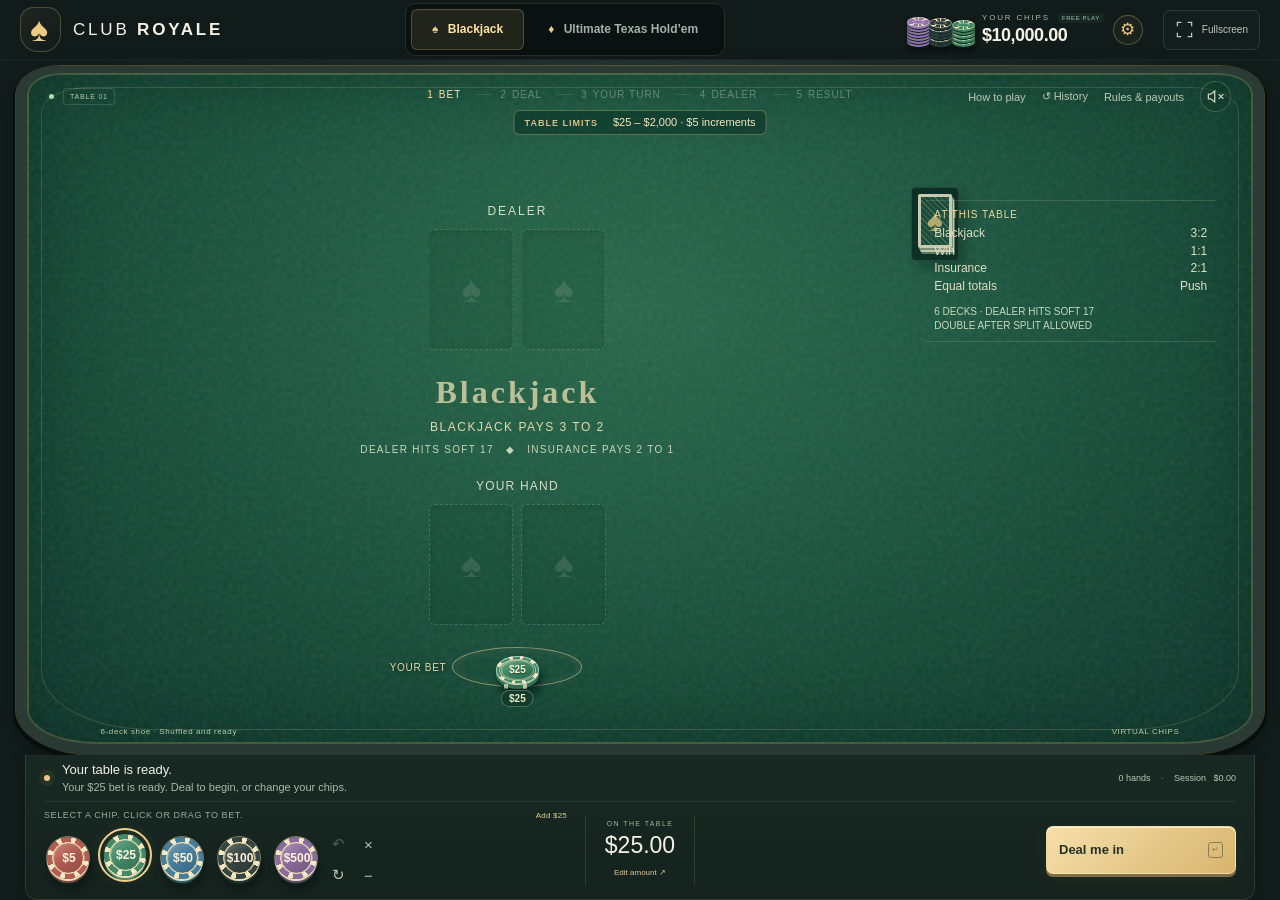
==== commit 7fdb7a14: "Fix casino chip stacks, viewport fit, and payout presentation Sort chips by denomination, place Play" ====
--- a/index.html
+++ b/index.html
@@ -1,84 +1,84 @@
-<!DOCTYPE html>
-<html lang="en">
-<head>
-  <meta charset="UTF-8">
-  <meta name="viewport" content="width=device-width, initial-scale=1, viewport-fit=cover">
-  <meta name="theme-color" content="#101a19">
-  <meta name="description" content="Your own casino table. Play blackjack and Ultimate Texas Hold’em with virtual chips.">
-  <title>Club Royale — Take your seat</title>
-  <link rel="preconnect" href="https://fonts.googleapis.com">
-  <link rel="preconnect" href="https://fonts.gstatic.com" crossorigin>
-  <link href="https://fonts.googleapis.com/css2?family=DM+Sans:wght@400;500;600;700&family=Playfair+Display:ital,wght@0,500;0,600;0,700;1,500;1,600&display=swap" rel="stylesheet">
-  <link rel="stylesheet" href="styles.css">
-  <link rel="stylesheet" href="table-layout.css">
-  <script src="game-engine.js" defer></script>
-  <script src="script.js" defer></script>
-</head>
-<body>
-  <main class="casino-app" id="casino-app">
-    <header class="topbar">
-      <a class="brand" href="./index.html" aria-label="Club Royale home"><span class="brand-mark" aria-hidden="true">♠</span><span>CLUB <b>ROYALE</b><small>A SEAT AT THE GOOD TABLE</small></span></a>
-      <nav class="game-tabs" aria-label="Choose your game">
-        <button class="game-tab active" id="tab-blackjack" data-game="blackjack" aria-pressed="true"><span aria-hidden="true">♠</span> Blackjack</button>
-        <button class="game-tab" id="tab-ultimate" data-game="ultimate" aria-pressed="false"><span aria-hidden="true">♦</span> <span class="uth-long">Ultimate Texas Hold’em</span><span class="uth-short">Ultimate Hold’em</span></button>
-      </nav>
-      <div class="header-tools">
-        <div class="wallet"><span class="wallet-symbol" aria-hidden="true">◈</span><div><span class="eyebrow">YOUR CHIPS <span class="free-label">FREE PLAY</span></span><strong id="balance">$10,000.00</strong></div><button id="bankroll-btn" class="wallet-add" aria-label="Manage or reset your chips" title="Manage or reset your chips">⚙</button></div>
-        <button id="fullscreen-btn" class="fullscreen-button" aria-label="Enter fullscreen" aria-pressed="false" title="Enter fullscreen"><svg viewBox="0 0 24 24" fill="none" stroke="currentColor" stroke-width="1.6" aria-hidden="true"><path d="M8 3H3v5m13-5h5v5M3 16v5h5m13-5v5h-5"/></svg><span>Fullscreen</span></button>
-      </div>
-    </header>
-
-    <section class="table-shell" aria-label="Interactive casino table">
-      <div id="table" class="table blackjack-table">
-        <div class="felt-grain" aria-hidden="true"></div><div class="felt-line" aria-hidden="true"></div>
-        <div class="table-topline"><span><i class="live-dot"></i> <span id="table-name">BLACKJACK</span> <small id="table-number">TABLE 01</small></span><div class="table-tools"><button id="quick-guide" class="text-button" data-open="guide">How to play</button><button class="text-button" data-open="history" title="Session history"><span aria-hidden="true">↺</span> History</button><button class="text-button" data-open="rules">Rules &amp; payouts</button><button id="sound-btn" class="icon-button" aria-label="Turn sound on" aria-pressed="false" title="Turn sound on"><svg viewBox="0 0 24 24" fill="none" stroke="currentColor" stroke-width="1.6" aria-hidden="true"><path d="M11 5 6 9H3v6h3l5 4z"/><path id="sound-waves" d="m16 9 6 6m0-6-6 6"/></svg></button></div></div>
-        <div id="felt-limit" class="table-limits">TABLE LIMITS ? $25 ? $2,000</div><div id="round-stage" class="round-stage" aria-label="Hand progress"></div>
-        <div class="shoe-prop" aria-hidden="true"><div class="shoe-card">♠</div></div>
-        <div class="chip-rack" aria-hidden="true"><i></i><i></i><i></i><i></i><i></i><i></i><i></i><i></i><i></i><i></i></div>
-        
-        <section class="dealer-zone" aria-label="Dealer hand"><div class="seat-label">DEALER <span id="dealer-total" class="total-badge" hidden></span></div><div class="hand" id="dealer-hand"></div><div class="hand-caption" id="dealer-caption">Your seat is ready</div></section>
-        <div class="felt-brand" id="felt-brand"><div class="felt-brand-name">BLACKJACK</div><div class="felt-payout">BLACKJACK PAYS 3 TO 2</div><div class="felt-rule">DEALER HITS SOFT 17 <span>◆</span> INSURANCE PAYS 2 TO 1</div></div>
-        <section id="community-zone" class="community-zone" aria-label="Community cards" hidden><div class="community-label"><span>FLOP</span><span>TURN</span><span>RIVER</span></div><div class="community-hand" id="community-hand"></div><div id="street-caption" class="hand-caption">Five cards. One best hand.</div></section>
-        <section class="player-zone" aria-label="Your hands"><div id="player-hands" class="player-hands"></div><div class="player-seat"><span class="avatar" aria-hidden="true">♠</span><span>YOUR SEAT<small id="player-caption">Make yourself at home.</small></span></div></section>
-        <div id="betting-spots" class="betting-spots" aria-label="Place chips on the betting circles"></div>
-        <div id="table-paytable" class="felt-paytable" aria-label="Payouts"></div>
-        <div id="table-result" class="table-result" role="status" aria-live="polite" hidden></div>
-        <div class="table-bottom"><span id="shoe-info">6-deck shoe · Shuffled and ready</span><span>VIRTUAL CHIPS</span></div>
-      </div>
-    </section>
-
-    <section class="control-deck" aria-label="Game controls">
-      <div class="console-status"><div id="round-message" class="round-message" role="status" aria-live="polite"></div><button class="session-summary text-button" data-open="history"><span id="session-hands">0</span> hands <span class="stat-divider">·</span> Session <strong id="session-net">$0.00</strong></button></div>
-      <div class="control-rail">
-        <div class="chip-tray"><div class="tray-caption"><span id="chip-instruction">SELECT A CHIP. CLICK A CIRCLE.</span><span id="selected-chip-label">$25 selected</span></div><div class="chip-tools">
-          <div class="chip-selector" aria-label="Select a chip denomination">
-            <button class="chip chip-five" data-chip="5" draggable="true" aria-label="Select 5 dollar chip" aria-pressed="false"><span>$5</span></button>
-            <button class="chip chip-quarter selected" data-chip="25" draggable="true" aria-label="Select 25 dollar chip" aria-pressed="true"><span>$25</span></button>
-            <button class="chip chip-fifty" data-chip="50" draggable="true" aria-label="Select 50 dollar chip" aria-pressed="false"><span>$50</span></button>
-            <button class="chip chip-hundred" data-chip="100" draggable="true" aria-label="Select 100 dollar chip" aria-pressed="false"><span>$100</span></button>
-            <button class="chip chip-fivehundred" data-chip="500" draggable="true" aria-label="Select 500 dollar chip" aria-pressed="false"><span>$500</span></button>
-          </div>
-          <div class="bet-tools"><button data-action="undo" title="Undo the last chip placement" aria-label="Undo last chip">↶ <span>Undo</span></button><button data-action="clear" title="Clear unconfirmed chips">× <span>Clear</span></button><button data-action="repeat" title="Restore your last opening bets">↻ <span>Rebet</span></button><button data-action="remove-chip" title="Toggle removing chips from circles" aria-label="Remove chips" aria-pressed="false">− <span>Remove</span></button></div>
-        </div></div>
-        <div class="wager-display"><span id="wager-label">ON THE TABLE</span><strong id="wager-total">$25.00</strong><button class="text-button" data-action="bet">Edit amount <span aria-hidden="true">↗</span></button></div>
-        <div class="actions-wrap"><div class="game-actions" id="game-actions"></div><button class="primary-button deal-button" id="deal-btn">Deal me in <span aria-hidden="true">→</span></button></div>
-      </div>
-      <p class="bet-error" id="bet-error" role="status"></p>
-    </section>
-  </main>
-
-  <dialog id="bet-dialog" aria-labelledby="betting-title">
-    <div class="dialog-header"><div><p class="eyebrow gold">SET YOUR STAKES</p><h2 id="betting-title">Opening bets</h2></div><button class="icon-button" id="bet-dialog-close" aria-label="Close bet editor">×</button></div>
-    <p class="dialog-intro">You can also select a chip and click a betting circle on the table.</p>
-    <div class="bet-mode-label"><label id="bet-label" for="bet-input">YOUR BET</label><span id="bet-range">$25 – $2,000</span></div>
-    <div class="bet-input-wrap"><span>$</span><input id="bet-input" type="number" min="25" max="2000" step="5" value="25" inputmode="numeric"><div class="bet-steppers"><button data-adjust="up" aria-label="Increase bet by 5">+</button><button data-adjust="down" aria-label="Decrease bet by 5">−</button></div></div>
-    <div class="bet-shortcuts"><button data-adjust="half">½ bet</button><button data-adjust="max">Max</button></div>
-    <div id="poker-bets" hidden><div class="matched-blind"><span>Blind <small>Matches your ante</small></span><strong id="blind-bet">$25</strong></div><label class="trips-label" for="trips-input"><span>Trips bonus <small>Optional · $0–$100</small></span><span class="trips-input-wrap">$ <input id="trips-input" type="number" min="0" max="100" step="5" value="0" inputmode="numeric"></span></label></div>
-    <p class="dialog-note">Opening wagers use $5 increments. In Ultimate Hold’em, keep at least 1× Ante available for Play.</p>
-    <button class="primary-button editor-done" id="bet-editor-done">Back to the table</button>
-  </dialog>
-  <dialog id="info-dialog" aria-labelledby="dialog-title"><div class="dialog-header"><div><p class="eyebrow gold" id="dialog-kicker">THE HOUSE RULES</p><h2 id="dialog-title">Table rules</h2></div><button id="dialog-close" class="icon-button" aria-label="Close dialog">×</button></div><div id="dialog-content"></div></dialog>
-  <div class="toast" id="toast" role="status" hidden></div>
-  <noscript><div class="noscript">Please enable JavaScript to play Club Royale.</div></noscript>
-</body>
-</html>
+<!DOCTYPE html>
+<html lang="en">
+<head>
+  <meta charset="UTF-8">
+  <meta name="viewport" content="width=device-width, initial-scale=1, viewport-fit=cover">
+  <meta name="theme-color" content="#101a19">
+  <meta name="description" content="Your own casino table. Play blackjack and Ultimate Texas Hold’em with virtual chips.">
+  <title>Club Royale — Take your seat</title>
+  <link rel="preconnect" href="https://fonts.googleapis.com">
+  <link rel="preconnect" href="https://fonts.gstatic.com" crossorigin>
+  <link href="https://fonts.googleapis.com/css2?family=DM+Sans:wght@400;500;600;700&family=Playfair+Display:ital,wght@0,500;0,600;0,700;1,500;1,600&display=swap" rel="stylesheet">
+  <link rel="stylesheet" href="styles.css">
+  <link rel="stylesheet" href="table-layout.css">
+  <script src="game-engine.js" defer></script>
+  <script src="script.js" defer></script>
+</head>
+<body>
+  <main class="casino-app" id="casino-app">
+    <header class="topbar">
+      <a class="brand" href="./index.html" aria-label="Club Royale home"><span class="brand-mark" aria-hidden="true">♠</span><span>CLUB <b>ROYALE</b><small>A SEAT AT THE GOOD TABLE</small></span></a>
+      <nav class="game-tabs" aria-label="Choose your game">
+        <button class="game-tab active" id="tab-blackjack" data-game="blackjack" aria-pressed="true"><span aria-hidden="true">♠</span> Blackjack</button>
+        <button class="game-tab" id="tab-ultimate" data-game="ultimate" aria-pressed="false"><span aria-hidden="true">♦</span> <span class="uth-long">Ultimate Texas Hold’em</span><span class="uth-short">Ultimate Hold’em</span></button>
+      </nav>
+      <div class="header-tools">
+        <div class="wallet"><div id="bankroll-stack" class="bankroll-stack" role="img" aria-label="Your available chips"></div><div><span class="eyebrow">YOUR CHIPS <span class="free-label">FREE PLAY</span></span><strong id="balance">$10,000.00</strong></div><button id="bankroll-btn" class="wallet-add" aria-label="Manage or reset your chips" title="Manage or reset your chips">⚙</button></div>
+        <button id="fullscreen-btn" class="fullscreen-button" aria-label="Enter fullscreen" aria-pressed="false" title="Enter fullscreen"><svg viewBox="0 0 24 24" fill="none" stroke="currentColor" stroke-width="1.6" aria-hidden="true"><path d="M8 3H3v5m13-5h5v5M3 16v5h5m13-5v5h-5"/></svg><span>Fullscreen</span></button>
+      </div>
+    </header>
+
+    <section class="table-shell" aria-label="Interactive casino table">
+      <div id="table" class="table blackjack-table">
+        <div class="felt-grain" aria-hidden="true"></div><div class="felt-line" aria-hidden="true"></div>
+        <div class="table-topline"><span><i class="live-dot"></i> <span id="table-name">BLACKJACK</span> <small id="table-number">TABLE 01</small></span><div class="table-tools"><button id="quick-guide" class="text-button" data-open="guide">How to play</button><button class="text-button" data-open="history" title="Session history"><span aria-hidden="true">↺</span> History</button><button class="text-button" data-open="rules">Rules &amp; payouts</button><button id="sound-btn" class="icon-button" aria-label="Turn sound on" aria-pressed="false" title="Turn sound on"><svg viewBox="0 0 24 24" fill="none" stroke="currentColor" stroke-width="1.6" aria-hidden="true"><path d="M11 5 6 9H3v6h3l5 4z"/><path id="sound-waves" d="m16 9 6 6m0-6-6 6"/></svg></button></div></div>
+        <div id="felt-limit" class="table-limits">TABLE LIMITS · $25 – $2,000</div><div id="round-stage" class="round-stage" aria-label="Hand progress"></div>
+        <div class="shoe-prop" aria-hidden="true"><div class="shoe-card">♠</div></div>
+        <div class="chip-rack" aria-hidden="true"><i></i><i></i><i></i><i></i><i></i><i></i><i></i><i></i><i></i><i></i></div>
+        
+        <section class="dealer-zone" aria-label="Dealer hand"><div class="seat-label">DEALER <span id="dealer-total" class="total-badge" hidden></span></div><div class="hand" id="dealer-hand"></div><div class="hand-caption" id="dealer-caption">Your seat is ready</div></section>
+        <div class="felt-brand" id="felt-brand"><div class="felt-brand-name">BLACKJACK</div><div class="felt-payout">BLACKJACK PAYS 3 TO 2</div><div class="felt-rule">DEALER HITS SOFT 17 <span>◆</span> INSURANCE PAYS 2 TO 1</div></div>
+        <section id="community-zone" class="community-zone" aria-label="Community cards" hidden><div class="community-label"><span>FLOP</span><span>TURN</span><span>RIVER</span></div><div class="community-hand" id="community-hand"></div><div id="street-caption" class="hand-caption">Five cards. One best hand.</div></section>
+        <section class="player-zone" aria-label="Your hands"><div id="player-hands" class="player-hands"></div><div class="player-seat"><span class="avatar" aria-hidden="true">♠</span><span>YOUR SEAT<small id="player-caption">Make yourself at home.</small></span></div></section>
+        <div id="betting-spots" class="betting-spots" aria-label="Place chips on the betting circles"></div>
+        <div id="table-paytable" class="felt-paytable" aria-label="Payouts"></div>
+        <div id="table-result" class="table-result" role="status" aria-live="polite" hidden></div>
+        <div class="table-bottom"><span id="shoe-info">6-deck shoe · Shuffled and ready</span><span>VIRTUAL CHIPS</span></div>
+      </div>
+    </section>
+
+    <section class="control-deck" aria-label="Game controls">
+      <div class="console-status"><div id="round-message" class="round-message" role="status" aria-live="polite"></div><button class="session-summary text-button" data-open="history"><span id="session-hands">0</span> hands <span class="stat-divider">·</span> Session <strong id="session-net">$0.00</strong></button></div>
+      <div class="control-rail">
+        <div class="chip-tray"><div class="tray-caption"><span id="chip-instruction">SELECT A CHIP. CLICK A CIRCLE.</span><span id="selected-chip-label">$25 selected</span></div><div class="chip-tools">
+          <div class="chip-selector" aria-label="Select a chip denomination">
+            <button class="chip chip-five" data-chip="5" draggable="true" aria-label="Select 5 dollar chip" aria-pressed="false"><span>$5</span></button>
+            <button class="chip chip-quarter selected" data-chip="25" draggable="true" aria-label="Select 25 dollar chip" aria-pressed="true"><span>$25</span></button>
+            <button class="chip chip-fifty" data-chip="50" draggable="true" aria-label="Select 50 dollar chip" aria-pressed="false"><span>$50</span></button>
+            <button class="chip chip-hundred" data-chip="100" draggable="true" aria-label="Select 100 dollar chip" aria-pressed="false"><span>$100</span></button>
+            <button class="chip chip-fivehundred" data-chip="500" draggable="true" aria-label="Select 500 dollar chip" aria-pressed="false"><span>$500</span></button>
+          </div>
+          <div class="bet-tools"><button data-action="undo" title="Undo the last chip placement" aria-label="Undo last chip">↶ <span>Undo</span></button><button data-action="clear" title="Clear unconfirmed chips">× <span>Clear</span></button><button data-action="repeat" title="Restore your last opening bets">↻ <span>Rebet</span></button><button data-action="remove-chip" title="Toggle removing chips from circles" aria-label="Remove chips" aria-pressed="false">− <span>Remove</span></button></div>
+        </div></div>
+        <div class="wager-display"><span id="wager-label">ON THE TABLE</span><strong id="wager-total">$25.00</strong><button class="text-button" data-action="bet">Edit amount <span aria-hidden="true">↗</span></button></div>
+        <div class="actions-wrap"><div class="game-actions" id="game-actions"></div><button class="primary-button deal-button" id="deal-btn">Deal me in <span aria-hidden="true">→</span></button></div>
+      </div>
+      <p class="bet-error" id="bet-error" role="status"></p>
+    </section>
+  </main>
+
+  <dialog id="bet-dialog" aria-labelledby="betting-title">
+    <div class="dialog-header"><div><p class="eyebrow gold">SET YOUR STAKES</p><h2 id="betting-title">Opening bets</h2></div><button class="icon-button" id="bet-dialog-close" aria-label="Close bet editor">×</button></div>
+    <p class="dialog-intro">You can also select a chip and click a betting circle on the table.</p>
+    <div class="bet-mode-label"><label id="bet-label" for="bet-input">YOUR BET</label><span id="bet-range">$25 – $2,000</span></div>
+    <div class="bet-input-wrap"><span>$</span><input id="bet-input" type="number" min="25" max="2000" step="5" value="25" inputmode="numeric"><div class="bet-steppers"><button data-adjust="up" aria-label="Increase bet by 5">+</button><button data-adjust="down" aria-label="Decrease bet by 5">−</button></div></div>
+    <div class="bet-shortcuts"><button data-adjust="half">½ bet</button><button data-adjust="max">Max</button></div>
+    <div id="poker-bets" hidden><div class="matched-blind"><span>Blind <small>Matches your ante</small></span><strong id="blind-bet">$25</strong></div><label class="trips-label" for="trips-input"><span>Trips bonus <small>Optional · $0–$100</small></span><span class="trips-input-wrap">$ <input id="trips-input" type="number" min="0" max="100" step="5" value="0" inputmode="numeric"></span></label></div>
+    <p class="dialog-note">Opening wagers use $5 increments. In Ultimate Hold’em, keep at least 1× Ante available for Play.</p>
+    <button class="primary-button editor-done" id="bet-editor-done">Back to the table</button>
+  </dialog>
+  <dialog id="info-dialog" aria-labelledby="dialog-title"><div class="dialog-header"><div><p class="eyebrow gold" id="dialog-kicker">THE HOUSE RULES</p><h2 id="dialog-title">Table rules</h2></div><button id="dialog-close" class="icon-button" aria-label="Close dialog">×</button></div><div id="dialog-content"></div></dialog>
+  <div class="toast" id="toast" role="status" hidden></div>
+  <noscript><div class="noscript">Please enable JavaScript to play Club Royale.</div></noscript>
+</body>
+</html>
--- a/styles.css
+++ b/styles.css
@@ -1,4 +1,4 @@
-/* Club Royale: full-window game surface. */
+﻿/* Club Royale: full-window game surface. */
 :root{color-scheme:dark;--bg:#101a19;--text:#f4f1e6;--muted:#9facaa;--gold:#edca83;--green:#a7ecc4;--red:#f0a99d;--border:#e6cf9929;--font:'DM Sans',Arial,sans-serif;--serif:'Playfair Display',Georgia,serif}
 *{box-sizing:border-box}html,body{margin:0;width:100%;height:100%;overflow:hidden}body{background:var(--bg);color:var(--text);font:14px var(--font);-webkit-font-smoothing:antialiased}button,input{font:inherit}button{color:inherit;cursor:pointer;touch-action:manipulation;transition:background .18s,border-color .18s,box-shadow .18s,transform .18s}button:disabled{cursor:not-allowed;opacity:.35}button:not(:disabled):active{transform:translateY(1px)}button:focus-visible,a:focus-visible,input:focus-visible,summary:focus-visible{outline:2px solid #ffe0a0;outline-offset:4px}a{color:inherit;text-decoration:none}h1,h2,h3,p{margin:0}[hidden]{display:none!important}button svg{width:19px;height:19px}input::-webkit-inner-spin-button,input::-webkit-outer-spin-button{-webkit-appearance:none;margin:0}input[type=number]{appearance:textfield}
 .casino-app{height:100vh;height:100dvh;display:grid;grid-template-rows:78px minmax(0,1fr) auto 27px;overflow:hidden;background:radial-gradient(ellipse at 50% 0,#233633,#111c1b 65%)}
@@ -10,7 +10,7 @@
 .blackjack-table .hand{gap:0;padding-bottom:9px}.blackjack-table .hand .card+.card{margin-left:calc(var(--card-w)*-.44)}.blackjack-table .hand .card{transform:translateY(calc(var(--card-index,0)*5px))}.blackjack-table .hand .card-placeholder+.card-placeholder{margin-left:8px}.blackjack-table .many-cards .card+.card{margin-left:calc(var(--card-w)*-.67)}.hand-caption{color:#b5c6ac;margin-top:8px;font-size:clamp(8px,1.8cqh,11px);line-height:1.4}.felt-brand{position:absolute;top:39%;left:50%;transform:translateX(-50%);text-align:center;pointer-events:none;white-space:nowrap;color:#e1d7aacc}.felt-brand-name{font:600 clamp(24px,5.9cqh,47px)/1.1 var(--serif);letter-spacing:5px}.felt-payout{font-size:clamp(8px,2cqh,12px);letter-spacing:3px;margin-top:10px;color:#e6d8a3b0}.felt-rule{font-size:clamp(6px,1.5cqh,9px);letter-spacing:1.3px;margin-top:10px;color:#b7c9a68a}.felt-rule span{padding:0 8px}.player-zone{position:absolute;left:22%;right:22%;top:58%;text-align:center;z-index:2}.player-hands{display:flex;justify-content:center;align-items:flex-start;gap:20px}.player-hand{position:relative;min-width:0;max-width:100%}.hand-title{font-size:clamp(9px,2cqh,12px);letter-spacing:1.2px}.player-hand.active .hand-title{color:#ffe3a2}.player-hand.active .total-badge{background:#d7be7430;border-color:#f3d48cb0;box-shadow:0 0 14px #f3d48c18}.player-hand.won .total-badge{color:#b9ffd1;border-color:#a1e8b3}.player-hand.lost .total-badge{color:#f3baad;border-color:#c97e6b}.player-seat,.bet-on-table,.poker-wagers{display:none}.split-hands{width:100%;gap:15px}.split-hands .player-hand{flex:1}.split-hands .hand{--card-h:clamp(45px,min(19cqh,9cqw),132px);--card-w:calc(var(--card-h)*.7)}.split-hands .hand-title{font-size:clamp(7px,1.7cqh,10px);letter-spacing:.5px;gap:5px}.split-hands .total-badge{font-size:clamp(8px,1.9cqh,12px);padding:2px 5px}
 .betting-spots{position:absolute;inset:0;pointer-events:none}.blackjack-bets{position:absolute;left:22%;right:22%;bottom:5.5%;display:flex;justify-content:center;gap:20px}.blackjack-bets.split-bets .spot-wrap{flex:1;min-width:0;display:flex;justify-content:center}.wager-zone{--zone-w:clamp(75px,10cqw,146px);--zone-h:clamp(36px,10.5cqh,78px);position:relative;width:var(--zone-w);height:var(--zone-h);border:0;padding:0;background:transparent;pointer-events:auto;opacity:1!important}.zone-oval{position:absolute;inset:0;border:1.5px solid #dbc88f8f;border-radius:50%;box-shadow:inset 0 0 0 5px #cfbb7009;transition:border-color .2s,background .2s,box-shadow .2s}.wager-zone:hover:not(:disabled) .zone-oval,.wager-zone.drag-over .zone-oval{background:#ddc07620;border-color:#ffe0a0;box-shadow:0 0 22px #f8d17526,inset 0 0 0 5px #f8d1750d}.zone-label{position:absolute;left:-12%;right:-12%;top:-19px;font-size:clamp(8px,2cqh,12px);letter-spacing:2px;color:#e4dab2;font-weight:500}.zone-value{position:absolute;left:50%;bottom:-9px;transform:translateX(-50%);border:1px solid #d1c08554;border-radius:12px;background:#153e2d;color:#efe6c4;padding:3px 9px;font-size:clamp(9px,1.8cqh,12px);white-space:nowrap;font-variant-numeric:tabular-nums}.zone-empty{position:absolute;inset:0;display:grid;place-items:center;font-size:24px;color:#d9d5ab7d}.zone-hint{font-size:7px;letter-spacing:1px}.zone-win .zone-oval{border-color:#e8d392;box-shadow:0 0 25px #d5d16f33}.zone-win .zone-value{color:#c9ffd4;background:#326047;border-color:#88c498}.zone-lose .zone-oval{border-color:#bf9a7969}.zone-lose .zone-value{color:#e5b4a0}.zone-lose .coin-group{opacity:.6}.coin-group{position:absolute;inset:0;display:flex;align-items:center;justify-content:center;pointer-events:none}.coin-pile{--coin-size:clamp(25px,7.4cqh,53px);position:relative;width:var(--coin-size);height:var(--coin-size);margin:0 -3px;filter:drop-shadow(2px 4px 3px #051f1480)}.table-chip{--chip-color:#478462;position:absolute;left:0;bottom:calc(var(--level,0)*3px);width:var(--coin-size);height:var(--coin-size);border-radius:50%;border:4px dashed #f8e9c7;background:var(--chip-color);box-shadow:0 2px 0 color-mix(in srgb,var(--chip-color) 50%,#071510),0 3px 0 #071d13;display:grid;place-items:center;color:#fff1d0;transform:rotate(-8deg)}.table-chip>span{width:75%;height:75%;display:grid;place-items:center;border:1px solid #f2dfb790;border-radius:50%;font:600 clamp(8px,1.8cqh,12px) var(--serif)}.coin-pile:nth-child(2){z-index:2}.coin-pile:nth-child(3){z-index:3}.spot-insurance{position:absolute;left:74%;bottom:6%;--zone-w:95px;--zone-h:48px}.spot-insurance .zone-label{font-size:8px}
 .felt-paytable{position:absolute;right:5%;top:43%;width:18%;max-width:235px;padding:16px 18px;border-top:1px solid #cfcd9b30;border-bottom:1px solid #cfcd9b30;color:#c9d2b1b3;font-size:clamp(9px,1.9cqh,12px);pointer-events:none}.felt-paytable h3{color:#e1d5aabf;font:500 10px var(--font);letter-spacing:2px;margin-bottom:14px}.felt-paytable table{width:100%;border-collapse:collapse;line-height:1.9;font-variant-numeric:tabular-nums}.felt-paytable th{font-size:8px;font-weight:400;color:#e5d3a0ab;padding-bottom:5px}.felt-paytable td,.felt-paytable th{text-align:right;padding-left:8px}.felt-paytable td:first-child,.felt-paytable th:first-child{text-align:left;padding-left:0}.felt-paytable p{font-size:6px;line-height:1.8;letter-spacing:.6px;margin-top:10px;color:#b4c7a488}.table-bottom{position:absolute;bottom:12px;left:50px;right:50px;display:flex;justify-content:space-between;gap:10px;color:#b9c8a881;font-size:7px;letter-spacing:.6px;pointer-events:none}.table-bottom-right{font-size:6px;letter-spacing:1.5px}.table-result{position:absolute;top:40%;left:50%;transform:translateX(-50%);z-index:4;min-width:240px;padding:12px 30px;text-align:center;border:1px solid #ddcd9066;border-radius:9px;background:#143d2ef5;box-shadow:0 8px 30px #0827186e;pointer-events:none;animation:result-arrive .35s ease-out}.table-result .result-label{display:block;font-size:9px;text-transform:uppercase;letter-spacing:2px;color:#d7dfc3}.table-result .result-value{display:block;margin-top:4px;color:var(--gold);font:500 clamp(22px,5cqh,36px) var(--serif)}.table-result.win{background:#224f36f5;border-color:#e8ce8c;box-shadow:0 0 38px #e7c97a18}.table-result.loss .result-value{color:#e2b19f}.table:has(.table-result:not([hidden])) .felt-brand{visibility:hidden}
-.ultimate-table{--card-h:clamp(45px,17.5cqh,125px);--card-w:calc(var(--card-h)*.7)}.ultimate-table .dealer-zone{top:9%}.ultimate-table .dealer-zone .hand{--card-h:clamp(40px,15cqh,106px);--card-w:calc(var(--card-h)*.7)}.ultimate-table .table-note{top:25%;left:6%;width:23%}.ultimate-table .table-note h1{font-size:clamp(19px,2cqw,29px)}.ultimate-table .felt-brand{top:29%}.ultimate-table .felt-brand-name{font-size:clamp(18px,3.6cqh,29px);letter-spacing:1px}.ultimate-table .felt-payout{font-size:7px;letter-spacing:1.6px;margin-top:7px}.ultimate-table .felt-rule{display:none}.community-zone{position:absolute;top:41%;left:50%;transform:translateX(-50%);width:max-content;text-align:center}.community-label{display:grid;grid-template-columns:calc(var(--card-w)*3 + 16px) calc(var(--card-w) + 20px) calc(var(--card-w) + 20px);margin-bottom:8px;font-size:8px;letter-spacing:2px;color:#d1d9bcbf}.community-hand{display:flex;gap:8px}.community-hand .card:nth-child(4),.community-hand .card:nth-child(5){margin-left:12px}.community-zone .hand-caption{font-size:8px;margin-top:10px}.ultimate-table .player-zone{top:auto;left:19%;right:auto;width:23%;bottom:8%}.ultimate-table .player-zone .hand{--card-h:clamp(55px,20.5cqh,147px);--card-w:calc(var(--card-h)*.7);gap:0;padding:9px 0 5px}.ultimate-table .hole-cards .card{transform-origin:50% 90%;transform:translateY(var(--fan-y,0px)) rotate(var(--fan-angle,0deg))}.ultimate-table .hole-cards .card:first-child{--fan-angle:-10deg;--fan-y:0px}.ultimate-table .hole-cards .card:last-child{--fan-angle:10deg;--fan-y:0px}.ultimate-table .hole-cards .card+.card{margin-left:calc(var(--card-w)*-.22)}.ultimate-table .hand-title{letter-spacing:.8px;font-size:clamp(9px,2cqh,12px)}.ultimate-table .felt-paytable{top:31%;right:4%;width:20%;padding:14px;font-size:clamp(8px,1.75cqh,11px)}.ultimate-table .felt-paytable h3{margin-bottom:9px}.ultimate-table .shoe-prop{top:13%;right:16%}.poker-spot{position:absolute;transform:translateX(-50%);bottom:11%}.poker-spot:not(:disabled):active{transform:translateX(-50%) translateY(1px)}.spot-trips{left:49%}.spot-ante{left:62%}.spot-blind{left:75%}.spot-play{left:88%}.spot-trips .zone-oval{border-style:dashed;border-color:#ced5b35c}.spot-play .zone-oval{border-color:#e3c274a6}.bet-equals{position:absolute;left:68.5%;bottom:14%;transform:translateX(-50%);color:#d2d5a374;font:22px Georgia,serif}.ultimate-table .table-result{top:29%;min-width:240px;padding:8px 25px}.ultimate-table .table-result .result-value{font-size:clamp(19px,4cqh,28px)}
+.ultimate-table{--card-h:clamp(45px,17.5cqh,125px);--card-w:calc(var(--card-h)*.7)}.ultimate-table .dealer-zone{top:9%}.ultimate-table .dealer-zone .hand{--card-h:clamp(40px,15cqh,106px);--card-w:calc(var(--card-h)*.7)}.ultimate-table .table-note{top:25%;left:6%;width:23%}.ultimate-table .table-note h1{font-size:clamp(19px,2cqw,29px)}.ultimate-table .felt-brand{top:29%}.ultimate-table .felt-brand-name{font-size:clamp(18px,3.6cqh,29px);letter-spacing:1px}.ultimate-table .felt-payout{font-size:7px;letter-spacing:1.6px;margin-top:7px}.ultimate-table .felt-rule{display:none}.community-zone{position:absolute;top:41%;left:50%;transform:translateX(-50%);width:max-content;text-align:center}.community-label{display:grid;grid-template-columns:calc(var(--card-w)*3 + 16px) calc(var(--card-w) + 20px) calc(var(--card-w) + 20px);margin-bottom:8px;font-size:8px;letter-spacing:2px;color:#d1d9bcbf}.community-hand{display:flex;gap:8px}.community-hand .card:nth-child(4),.community-hand .card:nth-child(5){margin-left:12px}.community-zone .hand-caption{font-size:8px;margin-top:10px}.ultimate-table .player-zone{top:auto;left:19%;right:auto;width:23%;bottom:8%}.ultimate-table .player-zone .hand{--card-h:clamp(55px,20.5cqh,147px);--card-w:calc(var(--card-h)*.7);gap:0;padding:9px 0 5px}.ultimate-table .hole-cards .card{transform-origin:50% 90%;transform:translateY(var(--fan-y,0px)) rotate(var(--fan-angle,0deg))}.ultimate-table .hole-cards .card:first-child{--fan-angle:-10deg;--fan-y:0px}.ultimate-table .hole-cards .card:last-child{--fan-angle:10deg;--fan-y:0px}.ultimate-table .hole-cards .card+.card{margin-left:calc(var(--card-w)*-.22)}.ultimate-table .hand-title{letter-spacing:.8px;font-size:clamp(9px,2cqh,12px)}.ultimate-table .felt-paytable{top:31%;right:4%;width:20%;padding:14px;font-size:clamp(8px,1.75cqh,11px)}.ultimate-table .felt-paytable h3{margin-bottom:9px}.ultimate-table .shoe-prop{top:13%;right:16%}.poker-spot{position:absolute;transform:translateX(-50%);bottom:11%}.poker-spot:not(:disabled):active{transform:translateX(-50%) translateY(1px)}.spot-trips{left:49%}.spot-ante{left:62%}.spot-blind{left:75%}.spot-play{left:88%}.spot-trips .zone-oval{border-style:dashed;border-color:#ced5b35c}.spot-play .zone-oval{border-color:#e3c274a6}.bet-equals{position:absolute;left:68.5%;bottom:14%;transform:translateX(-50%);color:#d2d5a374;font:22px Georgia,serif}.ultimate-table .table-result{top:29%;min-width:240px;padding:8px 25px}.ultimate-table .table-result .result-value{font-size:clamp(19px,4cqh,28px)}
 .control-deck{position:relative;margin:0 31px;padding:0 22px 14px;border:1px solid #c7cbb521;border-top:0;border-radius:0 0 12px 12px;background:linear-gradient(180deg,#182923,#15221e);box-shadow:0 9px 24px #0002}.console-status{display:flex;justify-content:space-between;align-items:center;gap:20px;min-height:50px;padding:8px 0;margin-bottom:13px;border-bottom:1px solid #d3d2af16}.round-message{display:flex;align-items:center;gap:12px;min-width:0}.status-orb{width:6px;height:6px;flex:0 0 6px;border-radius:50%;background:#edca83;box-shadow:0 0 0 5px #edca8310}.round-message>div{display:flex;align-items:baseline;gap:16px}.round-message strong{font-weight:500;font-size:13px}.round-message small{font-size:10px;color:#a9bba8;line-height:1.4}.round-message.won strong{color:var(--green)}.round-message.lost strong{color:var(--red)}.round-message.won .status-orb{background:var(--green)}.round-message.lost .status-orb{background:var(--red)}.session-summary{font-size:9px;white-space:nowrap}.session-summary strong{font-weight:500;margin-left:5px}.stat-divider{margin:0 8px;color:#6d846e}.positive{color:var(--green)!important}.negative{color:var(--red)!important}
 .control-rail{display:grid;grid-template-columns:minmax(340px,1fr) 135px minmax(335px,1fr);gap:24px;align-items:center}.tray-caption{display:flex;align-items:center;justify-content:space-between;gap:6px;margin-bottom:11px;color:#97ad96;font-size:7px;letter-spacing:1.3px}.tray-caption>span:last-child{font-size:8px;letter-spacing:.2px;color:#e3ce99}.chip-tools{display:flex;align-items:center;gap:23px}.chip-selector{display:flex;align-items:center;gap:14px;padding:0 3px 4px}.chip{--chip-color:#b35d53;position:relative;width:51px;height:51px;flex:0 0 51px;display:grid;place-items:center;border:5px dashed #f7e8c9;border-radius:50%;outline:2px solid var(--chip-color);outline-offset:0;background:var(--chip-color);color:#fff3d9;box-shadow:0 4px 0 color-mix(in srgb,var(--chip-color) 45%,#06120d),0 6px 9px #0005;font:600 12px var(--serif)}.chip>span{width:32px;height:32px;border-radius:50%;border:1px solid #f4dfb59c;display:grid;place-items:center}.chip-quarter{--chip-color:#438a68}.chip-fifty{--chip-color:#467f9e}.chip-hundred{--chip-color:#364442}.chip-fivehundred{--chip-color:#8a6c9e}.chip.selected{outline-color:#efd18d;outline-offset:4px;transform:translateY(-3px);box-shadow:0 4px 0 color-mix(in srgb,var(--chip-color) 45%,#06120d),0 0 22px #e9c87425}.chip:hover:not(:disabled){filter:brightness(1.13);transform:translateY(-4px)}.bet-tools{display:grid;grid-template-columns:auto auto;gap:8px 11px}.bet-tools button{border:0;background:transparent;padding:0;text-align:left;font-size:15px;color:#b7c2ae;white-space:nowrap}.bet-tools button span{font-size:8px;margin-left:3px}.bet-tools button:hover:not(:disabled){color:var(--gold)}.wager-display{border-left:1px solid #cad1aa24;border-right:1px solid #cad1aa24;padding:5px 12px;text-align:center}.wager-display>span{display:block;font-size:7px;letter-spacing:1.4px;color:#a3b497}.wager-display>strong{display:block;margin:5px 0 3px;font-size:23px;font-weight:500;font-variant-numeric:tabular-nums}.wager-display .text-button{font-size:8px;color:#dcc893}
 .actions-wrap,.game-actions{display:flex;align-items:center;justify-content:flex-end;gap:9px;min-width:0}.game-actions:empty{display:none}.game-actions{flex:1}.action-button,.primary-button{position:relative;min-height:55px;min-width:73px;padding:12px 17px;background:#233a30;border:1px solid #bfd2b844;border-radius:7px;font-size:13px;font-weight:600;color:#e5ecd8;box-shadow:inset 0 1px #eef3d507,0 3px 0 #0d1c14}.action-button{flex:1}.action-label{display:flex;align-items:center;justify-content:center;gap:7px}.action-button small{display:block;margin-top:4px;color:#c1d1b5;font-size:9px;font-weight:400}.action-key{display:inline-grid;place-items:center;min-width:15px;height:16px;border:1px solid currentColor;border-radius:3px;opacity:.45;font:8px var(--font)}.primary-button,.action-button.primary{background:linear-gradient(135deg,#f6dfaa,#d7b56e);border:1px solid #fff0c585;color:#263127;box-shadow:inset 0 1px #fff0c5,0 3px 0 #816e45,0 5px 20px #ddbd7310}.primary-button:hover:not(:disabled),.action-button.primary:hover:not(:disabled){background:linear-gradient(135deg,#ffebbf,#e3c381);box-shadow:inset 0 1px #fff0c5,0 3px 0 #816e45,0 0 24px #ddbd7324}.action-button:hover:not(:disabled){background-color:#34523e;border-color:#dae2bd8f}.action-button.primary small{color:#526043}.action-button.danger{color:#edbdad;border-color:#ce977347}.deal-button{min-width:190px;display:flex;align-items:center;justify-content:space-between;gap:30px;padding:17px 25px}.deal-button>span:last-child{font-size:20px;line-height:1}.bet-error{color:#f2bfab;font-size:10px;line-height:1.5;padding-top:7px}.bet-error:empty{display:none}footer{display:flex;align-items:center;justify-content:space-between;padding:0 36px;color:#7c9284;font-size:6px;letter-spacing:1.5px}footer .live-dot{width:4px;height:4px;margin-right:5px}footer>span:last-child>span{color:#c6b581;margin-left:6px;font-size:10px}
@@ -18,7 +18,7 @@
 dialog{width:min(520px,calc(100% - 28px));max-height:calc(100dvh - 36px);overflow-y:auto;background:#172a22;color:var(--text);border:1px solid #d8bc7b69;border-radius:16px;padding:29px;box-shadow:0 22px 90px #0009;scrollbar-width:thin;scrollbar-color:#526746 #172a22}dialog::backdrop{background:#04130fbd;backdrop-filter:blur(6px)}.dialog-header{display:flex;align-items:center;justify-content:space-between;gap:20px;margin-bottom:20px}.dialog-header h2{font:500 29px/1.2 var(--serif);margin-top:8px}.dialog-header .icon-button{flex-shrink:0;width:34px;height:34px}.gold{color:var(--gold)}.dialog-intro,.rules-intro,#dialog-content>p{font-size:13px;color:#c4d0bc;line-height:1.7;margin-bottom:20px}#dialog-content h3{margin:23px 0 10px;font-size:13px;color:#ebd5a1}#dialog-content ul,#dialog-content ol{padding-left:21px;margin:10px 0 18px;font-size:12px;color:#c4d0bc;line-height:1.75}#dialog-content li+li{margin-top:9px}#dialog-content b{color:#eee6c5;font-weight:600}#dialog-content a{color:var(--gold);text-decoration:underline;text-underline-offset:3px}.dialog-note{font-size:10px!important;line-height:1.65!important;color:#9eaf96!important;margin:16px 0!important}.bet-mode-label{display:flex;justify-content:space-between;font-size:9px;color:#bdc7af;letter-spacing:1.2px;margin:20px 0 9px}.bet-mode-label>span{letter-spacing:.2px}.bet-input-wrap{display:flex;align-items:center;border:1px solid #d7c1816b;border-radius:8px;background:#0e2119;padding:8px 13px;gap:10px}.bet-input-wrap>span{color:#d7bd7e;font-size:25px}.bet-input-wrap input{min-width:0;width:100%;font-size:32px;color:#f3e4b9;background:none;border:0;outline-offset:0;padding:5px}.bet-steppers{display:flex;gap:6px}.bet-steppers button{width:31px;height:33px;border-radius:5px;border:1px solid #c2c39447;background:#253b2c;font-size:17px}.bet-shortcuts{display:flex;gap:9px;margin:12px 0 20px}.bet-shortcuts button{flex:1;border:1px solid #c6c69835;border-radius:5px;padding:10px;font-size:11px;background:#22372a;color:#d6d8b8}.matched-blind,.trips-label{display:flex;align-items:center;justify-content:space-between;gap:15px;padding:15px 0;border-bottom:1px solid #c6ce9c22;font-size:12px}.matched-blind small,.trips-label small{display:block;margin-top:5px;color:#9faf99;font-size:10px}.trips-input-wrap{display:flex;align-items:center;gap:5px}.trips-input-wrap input{width:70px;background:#0f251b;border:1px solid #bdc4964a;border-radius:5px;padding:9px;color:var(--text)}.editor-done{width:100%;margin-top:3px}.rules-table{width:100%;border-collapse:collapse;font-size:11px;line-height:1.7}.rules-table td,.rules-table th{text-align:right;padding:9px 6px;border-bottom:1px solid #d9d8a522}.rules-table td:first-child,.rules-table th:first-child{text-align:left}.rules-table th{color:#d6c18c;font-weight:500}.result-summary{padding:16px;border:1px solid #e2ce8a38;background:#d2ba6b09;border-radius:7px;font-size:12px;line-height:1.9;margin-bottom:18px}.history-row{display:flex;align-items:center;justify-content:space-between;gap:12px;border-bottom:1px solid #d4d5a51c;padding:13px 0;font-size:12px}.history-row small{display:block;margin-top:5px;color:#9eb197;font-size:10px}.history-row>strong{font-weight:500}.history-icon{color:var(--gold);font-size:20px}.bankroll-amount{color:var(--gold);font:500 42px var(--serif);text-align:center;padding:12px 0 25px}.dialog-actions .primary-button{width:100%}.guide-steps{list-style:none;padding:0!important;counter-reset:guide}.guide-steps li{position:relative;padding:9px 0 9px 35px;counter-increment:guide}.guide-steps li:before{content:counter(guide);position:absolute;left:0;top:9px;width:23px;height:23px;border:1px solid #e3c98155;border-radius:50%;display:grid;place-items:center;color:var(--gold);font-size:11px}.toast{position:fixed;bottom:175px;left:50%;transform:translateX(-50%);max-width:min(460px,90vw);padding:13px 20px;border:1px solid #dbbd7677;border-radius:9px;background:#192e22f5;box-shadow:0 6px 30px #0006;font-size:12px;line-height:1.5;text-align:center;z-index:100}.noscript{position:fixed;inset:0;z-index:200;display:grid;place-items:center;background:var(--bg)}.flying-chip{position:fixed;z-index:100;pointer-events:none;width:42px;height:42px;--coin-size:42px}.flying-chip .table-chip{position:relative;bottom:0;width:42px;height:42px}.card.dealt{animation:card-arrive .24s ease-out}.zone-pop .coin-group{animation:chip-land .25s ease-out}@keyframes card-arrive{from{opacity:0;translate:25px -40px}to{opacity:1;translate:0 0}}@keyframes chip-land{from{translate:0 -12px;opacity:.5}to{translate:0 0;opacity:1}}@keyframes result-arrive{from{opacity:0;margin-top:8px}to{opacity:1;margin-top:0}}
 @media(min-width:1600px) and (min-height:900px){.casino-app{grid-template-rows:86px minmax(0,1fr) auto 31px}.topbar{padding:0 42px}.table-shell{padding:20px 32px 0}.control-deck{margin:0 43px;padding:0 28px 20px}.console-status{min-height:58px;margin-bottom:17px}.chip{width:59px;height:59px;flex-basis:59px;font-size:14px}.chip>span{width:38px;height:38px}.chip-selector{gap:20px}.action-button,.primary-button{min-height:62px;font-size:15px}.deal-button{min-width:230px}.control-rail{grid-template-columns:minmax(430px,1fr) 180px minmax(440px,1fr);gap:35px}.round-message strong{font-size:14px}.round-message small{font-size:12px}.wager-display>strong{font-size:29px}.bet-tools button span{font-size:10px}.table-note p{font-size:13px}.guide-button{font-size:11px;padding:11px 14px}.felt-paytable{font-size:13px}}
 @media(max-width:1150px){.topbar{padding:0 20px;gap:15px}.brand{font-size:14px;letter-spacing:2px}.brand small{font-size:6px;letter-spacing:1.6px}.brand-mark{width:34px;height:39px;font-size:28px}.game-tab{padding:11px 14px;font-size:11px}.header-tools{gap:12px}.wallet-symbol{display:none}.wallet strong{font-size:18px}.fullscreen-button span{display:none}.control-rail{grid-template-columns:minmax(300px,1fr) 108px minmax(280px,1fr);gap:17px}.control-deck{padding-left:18px;padding-right:18px}.chip{width:43px;height:43px;flex-basis:43px;border-width:4px;font-size:10px}.chip>span{width:28px;height:28px}.chip-selector{gap:11px}.chip-tools{gap:15px}.bet-tools{gap:7px 9px}.bet-tools button span{display:none}.round-message>div{display:block}.round-message small{display:block;margin-top:3px}.round-message strong{font-size:12px}.console-status{min-height:55px}.action-button{padding:11px 10px;min-width:57px;font-size:12px}.action-key{display:none}.wager-display>strong{font-size:20px}.round-stage{gap:7px;font-size:7px}.stage-step+.stage-step:before{width:7px;margin-right:0}.table-topline #table-name{display:none}.table-note{left:5%;width:22%}.table-note h1{font-size:23px}.table-note p{font-size:9px}.table-note .eyebrow{font-size:6px;letter-spacing:1.5px}.table-note-mark{font-size:30px}.felt-paytable{padding:11px;right:4%;width:19%;font-size:10px}.felt-paytable h3{font-size:8px;letter-spacing:1.5px}.felt-paytable p{font-size:5px}.table-bottom-right{display:none}}
-@media(max-width:850px) and (min-height:601px){.casino-app{grid-template-rows:72px minmax(0,1fr) auto 24px}.topbar{padding:0 17px}.brand{font-size:12px;gap:8px}.brand small{display:none}.brand-mark{width:30px;height:34px;font-size:25px}.uth-long{display:none}.uth-short{display:inline}.game-tab{padding:10px 11px;font-size:10px}.wallet strong{font-size:16px}.wallet .eyebrow{font-size:6px}.free-label{display:none}.wallet{gap:9px}.table-shell{padding:12px 12px 0}.table{border-width:8px;border-top-width:5px;border-radius:60px 60px 95px 95px / 35px 35px 60px 60px;--card-h:clamp(55px,min(18cqh,15cqw),138px);--card-w:calc(var(--card-h)*.7)}.felt-line{inset:11px;border-radius:46px 46px 80px 80px / 26px 26px 50px 50px}.table-note{top:35%;left:6%;width:20%}.table-note h1{font-size:20px}.table-note p,.table-note-mark{display:none}.guide-button{margin-top:16px;font-size:8px;padding:9px 8px}.table-topline{left:23px;right:20px}.table-tools{gap:13px}.table-tools .text-button{font-size:9px}.round-stage{top:63px}.dealer-zone{top:15%}.felt-brand{top:42%}.felt-brand-name{font-size:31px}.felt-payout{font-size:9px;letter-spacing:1.8px}.felt-rule{font-size:6px;letter-spacing:.5px}.player-zone{top:61%;left:15%;right:15%}.blackjack-bets{left:15%;right:15%;bottom:7%}.felt-paytable{top:38%;right:4%;width:20%;font-size:9px;padding:9px 4px}.felt-paytable p{display:none}.shoe-prop{right:12%;top:17%}.ultimate-table{--card-h:clamp(43px,min(15cqh,15cqw),110px);--card-w:calc(var(--card-h)*.7)}.ultimate-table .dealer-zone{top:15%}.ultimate-table .dealer-zone .hand{--card-h:clamp(40px,12cqh,90px);--card-w:calc(var(--card-h)*.7)}.ultimate-table .felt-brand{top:34%}.ultimate-table .felt-brand-name{font-size:24px}.community-zone{top:44%}.ultimate-table .table-note{top:19%;left:6%;width:24%}.ultimate-table .table-note h1{font-size:20px}.ultimate-table .felt-paytable{top:17%;right:5%;width:23%;font-size:8px}.ultimate-table .shoe-prop{display:none}.ultimate-table .player-zone{left:5%;bottom:7%;width:30%}.ultimate-table .player-zone .hand{--card-h:clamp(55px,min(20cqh,20cqw),138px);--card-w:calc(var(--card-h)*.7)}.poker-spot{bottom:10%}.spot-trips{left:43%}.spot-ante{left:59%}.spot-blind{left:75%}.spot-play{left:88%;bottom:27%}.bet-equals{left:67%;bottom:13%}.ultimate-table .wager-zone{--zone-w:12cqw;--zone-h:8cqh}.ultimate-table .table-result{top:33%}.control-deck{margin:0 19px;padding:0 16px 14px}.control-rail{grid-template-columns:115px minmax(0,1fr);gap:15px}.chip-tray{grid-column:1/-1}.chip-tools{justify-content:space-between}.chip-selector{gap:20px}.chip{width:47px;height:47px;flex-basis:47px}.chip>span{width:30px;height:30px}.bet-tools{display:flex;gap:16px}.bet-tools button span{display:inline;font-size:9px}.tray-caption{margin-bottom:10px}.actions-wrap{min-height:52px}.action-button{font-size:13px}.action-key{display:inline-grid}.wager-display{border-left:0}.wager-display>strong{font-size:23px}.deal-button{min-width:210px}.session-summary{font-size:8px}}
+@media(max-width:850px) and (min-height:601px){.casino-app{grid-template-rows:72px minmax(0,1fr) auto 24px}.topbar{padding:0 17px}.brand{font-size:12px;gap:8px}.brand small{display:none}.brand-mark{width:30px;height:34px;font-size:25px}.uth-long{display:none}.uth-short{display:inline}.game-tab{padding:10px 11px;font-size:10px}.wallet strong{font-size:16px}.wallet .eyebrow{font-size:6px}.free-label{display:none}.wallet{gap:9px}.table-shell{padding:12px 12px 0}.table{border-width:8px;border-top-width:5px;border-radius:60px 60px 95px 95px / 35px 35px 60px 60px;--card-h:clamp(55px,min(18cqh,15cqw),138px);--card-w:calc(var(--card-h)*.7)}.felt-line{inset:11px;border-radius:46px 46px 80px 80px / 26px 26px 50px 50px}.table-note{top:35%;left:6%;width:20%}.table-note h1{font-size:20px}.table-note p,.table-note-mark{display:none}.guide-button{margin-top:16px;font-size:8px;padding:9px 8px}.table-topline{left:23px;right:20px}.table-tools{gap:13px}.table-tools .text-button{font-size:9px}.round-stage{top:63px}.dealer-zone{top:15%}.felt-brand{top:42%}.felt-brand-name{font-size:31px}.felt-payout{font-size:9px;letter-spacing:1.8px}.felt-rule{font-size:6px;letter-spacing:.5px}.player-zone{top:61%;left:15%;right:15%}.blackjack-bets{left:15%;right:15%;bottom:7%}.felt-paytable{top:38%;right:4%;width:20%;font-size:9px;padding:9px 4px}.felt-paytable p{display:none}.shoe-prop{right:12%;top:17%}.ultimate-table{--card-h:clamp(43px,min(15cqh,15cqw),110px);--card-w:calc(var(--card-h)*.7)}.ultimate-table .dealer-zone{top:15%}.ultimate-table .dealer-zone .hand{--card-h:clamp(40px,12cqh,90px);--card-w:calc(var(--card-h)*.7)}.ultimate-table .felt-brand{top:34%}.ultimate-table .felt-brand-name{font-size:24px}.community-zone{top:44%}.ultimate-table .table-note{top:19%;left:6%;width:24%}.ultimate-table .table-note h1{font-size:20px}.ultimate-table .felt-paytable{top:17%;right:5%;width:23%;font-size:8px}.ultimate-table .shoe-prop{display:none}.ultimate-table .player-zone{left:5%;bottom:7%;width:30%}.ultimate-table .player-zone .hand{--card-h:clamp(55px,min(20cqh,20cqw),138px);--card-w:calc(var(--card-h)*.7)}.poker-spot{bottom:10%}.spot-trips{left:43%}.spot-ante{left:59%}.spot-blind{left:75%}.spot-play{left:88%;bottom:27%}.bet-equals{left:67%;bottom:13%}.ultimate-table .wager-zone{--zone-w:12cqw;--zone-h:8cqh}.ultimate-table .table-result{top:33%}.control-deck{margin:0 19px;padding:0 16px 14px}.control-rail{grid-template-columns:115px minmax(0,1fr);gap:15px}.chip-tray{grid-column:1/-1}.chip-tools{justify-content:space-between}.chip-selector{gap:20px}.chip{width:47px;height:47px;flex-basis:47px}.chip>span{width:30px;height:30px}.bet-tools{display:flex;gap:16px}.bet-tools button span{display:inline;font-size:9px}.tray-caption{margin-bottom:10px}.actions-wrap{min-height:52px}.action-button{font-size:13px}.action-key{display:inline-grid}.wager-display{border-left:0}.wager-display>strong{font-size:23px}.deal-button{min-width:210px}.session-summary{font-size:8px}}
 @media(max-width:650px){
 .casino-app{grid-template-rows:102px minmax(0,1fr) auto 21px}.topbar{display:grid;grid-template-columns:1fr auto;grid-template-rows:54px 40px;gap:0 10px;padding:2px 13px 5px}.brand{gap:8px;font-size:12px;letter-spacing:1.5px}.brand-mark{width:27px;height:31px;font-size:24px;border-radius:8px 8px 12px 12px}.brand small{display:block;margin-top:4px;font-size:5px;letter-spacing:1.15px}.header-tools{gap:9px}.wallet{gap:7px}.wallet strong{font-size:15px;margin-top:2px}.wallet .eyebrow{font-size:6px;letter-spacing:1.1px}.wallet-add{width:25px;height:25px;font-size:18px}.fullscreen-button{padding:5px;min-height:30px;width:30px}.fullscreen-button svg{width:17px;height:17px}.game-tabs{grid-row:2;grid-column:1/-1;width:100%;padding:3px;border-radius:7px}.game-tab{flex:1;padding:8px 7px;font-size:10px}.uth-long{display:inline}.uth-short{display:none}
 .table-shell{padding:6px 6px 0}.table{--card-h:clamp(48px,min(20cqh,25cqw),118px);--card-w:calc(var(--card-h)*.7);border-width:5px;border-top-width:4px;border-radius:38px 38px 59px 59px / 22px 22px 37px 37px;box-shadow:0 0 0 1px #e2bf7345,0 2px 0 2px #071710,inset 0 0 0 1px #d3b36c43,inset 0 0 45px #052b1e9c}.felt-line{inset:8px;border-radius:28px 28px 48px 48px / 15px 15px 30px 30px}.table-topline{top:10px;left:17px;right:14px}.table-topline small{font-size:6px;padding:3px 4px}.table-topline>span{gap:5px}.table-tools{gap:11px}.table-tools .text-button{font-size:8px}.icon-button{width:26px;height:26px}.icon-button svg{width:16px;height:16px}.table-tools [data-open=history]{display:none}.round-stage{top:47px;font-size:7px;gap:9px;letter-spacing:.6px}.stage-step+.stage-step:before{width:9px;margin-right:3px}.chip-rack,.shoe-prop{display:none}.table-note{z-index:5;top:9px!important;left:79px!important;width:auto!important}.table-note>:not(.guide-button){display:none}.guide-button{margin:0;border:0;padding:7px 0;font-size:8px;gap:4px;background:none}.guide-button>span:last-child{display:none}.guide-button>span:first-child{width:11px;height:11px;font-size:7px}
@@ -35,7 +35,7 @@
 .control-deck{margin:0 16px;padding:0 13px 8px}.console-status{min-height:31px;padding:5px 0;margin-bottom:8px}.round-message{gap:8px}.round-message>div{display:flex;gap:12px;align-items:baseline}.round-message strong{font-size:10px}.round-message small{font-size:8px;margin:0}.session-summary{font-size:7px}.control-rail{grid-template-columns:minmax(255px,1fr) 95px minmax(245px,1fr);gap:13px}.tray-caption{display:none}.chip-tools{gap:16px}.chip-selector{gap:12px}.chip{width:34px;height:34px;flex-basis:34px;border-width:3px;font-size:8px}.chip>span{width:22px;height:22px}.chip.selected{outline-offset:3px}.bet-tools{gap:4px 9px}.bet-tools button{font-size:14px}.bet-tools button span{display:none}.wager-display{padding:0 7px}.wager-display>span{font-size:5px}.wager-display>strong{font-size:17px;margin:2px 0}.wager-display .text-button{font-size:6px}.action-button,.primary-button{min-height:38px;font-size:10px;padding:8px;min-width:0}.action-key{display:none}.action-button small{font-size:7px;margin-top:2px}.game-actions{gap:6px}.deal-button{min-width:155px;padding:10px 18px}.bet-error{font-size:7px;padding-top:3px}footer{font-size:4px;padding:0 23px}.toast{bottom:115px}
 }
 @media(max-height:700px) and (max-width:650px){.casino-app{grid-template-rows:89px minmax(0,1fr) auto 17px}.topbar{grid-template-rows:47px 35px}.game-tab{padding:6px}.console-status{min-height:46px;margin-bottom:9px;padding:7px 0}.round-message strong{font-size:10px}.round-message small{font-size:7px;line-height:1.3}.control-deck{padding-bottom:9px}.control-rail{row-gap:9px}.chip{width:33px;height:33px;flex-basis:33px;border-width:3px;font-size:8px}.chip>span{width:21px;height:21px}.chip-selector{gap:12px}.action-button,.primary-button{min-height:42px;font-size:10px;padding-top:8px;padding-bottom:8px}.wager-display>strong{font-size:17px}.round-stage{top:41px;font-size:6px}.dealer-zone{top:18%}.hand-caption{font-size:6px;margin-top:4px}.seat-label,.hand-title{min-height:12px;margin-bottom:4px;font-size:7px}.total-badge{font-size:8px;padding:1px 4px}.felt-brand{top:46%}.felt-brand-name{font-size:25px}.felt-payout{font-size:6px;margin-top:5px}.player-zone{top:62%}.zone-label{top:-11px;font-size:7px}.zone-value{font-size:7px;padding:1px 5px;bottom:-5px}.coin-pile{--coin-size:24px}.table-chip{border-width:2px}.table-chip>span{font-size:7px}.table-bottom{font-size:4px;bottom:6px}.table-result{top:45%;padding:7px 16px}.table-result .result-value{font-size:21px}.ultimate-table .dealer-zone{top:18%}.ultimate-table .felt-brand{top:36%}.ultimate-table .felt-brand-name{font-size:15px}.ultimate-table .felt-payout{font-size:4px}.community-zone{top:46%}.community-label{font-size:5px;margin-bottom:4px}.ultimate-table .player-zone{bottom:19%}.ultimate-table .hand-title{font-size:7px}.spot-play{bottom:24%}.ultimate-table .table-result{top:35%}.ultimate-table .table-result .result-value{font-size:18px}.ultimate-table .table-result .result-label{font-size:6px}}
-@media(prefers-reduced-motion:reduce){*,*:before,*:after{animation:none!important;transition:none!important;scroll-behavior:auto!important}}
+@media(prefers-reduced-motion:reduce){*,*:before,*:after{animation:none!important;transition:none!important;scroll-behavior:auto!important}}
 /* Keep hand labels, cards and wager circles in distinct lanes. */
 .ace-card .pip{font-size:calc(var(--card-h)*.43)}
 .history-label{display:flex;align-items:center;gap:12px}
@@ -68,19 +68,19 @@
   .ultimate-table .table-result{left:83%;top:20%;width:27%;min-width:0;padding:7px 5px;border-radius:6px}
   .ultimate-table .table-result .result-label{font-size:6px;letter-spacing:.7px}
   .ultimate-table .table-result .result-value{font:600 clamp(13px,4cqw,18px) var(--font);margin-top:4px}
-}
+}
 @media(min-width:851px) and (min-height:601px){.ultimate-table .felt-paytable{top:27%}}
 .table-tools .text-button{min-height:28px}
 .table-result.win:before,.table-result.win:after{content:'✦';position:absolute;top:50%;transform:translateY(-50%);color:#efcf85;font-size:18px}
 .table-result.win:before{left:13px}.table-result.win:after{right:13px}
-@media(max-width:650px){.ultimate-table .table-result:before,.ultimate-table .table-result:after{display:none}}
+@media(max-width:650px){.ultimate-table .table-result:before,.ultimate-table .table-result:after{display:none}}
 @media(min-width:651px) and (min-height:601px){
   .ultimate-table .table-result{display:flex;align-items:center;justify-content:center;gap:12px;top:34%;padding:7px 25px}
   .ultimate-table .table-result .result-value{font-size:22px;margin:0}
   .ultimate-table .table-result .result-label{font-size:8px}
 }
 @media(min-width:651px) and (max-width:850px) and (min-height:601px){.ultimate-table .table-result{top:37%}}
-@media(max-width:650px){.ultimate-table .table-result .result-value{font-size:clamp(10px,3.1cqw,14px);white-space:nowrap}}
+@media(max-width:650px){.ultimate-table .table-result .result-value{font-size:clamp(10px,3.1cqw,14px);white-space:nowrap}}
 /* Fit hit cards inside their own split position, preserving an upright cascade. */
 .blackjack-table .split-hands .player-hand .hand .card+.card{margin-left:min(calc(var(--card-w)*-.44),calc((100% - var(--card-w))/max(1,var(--hand-count,2) - 1) - var(--card-w)))}
 
--- a/table-layout.css
+++ b/table-layout.css
@@ -146,3 +146,110 @@
  .toast{bottom:20px}.shoe-prop{display:none}
 }
 @media(prefers-reduced-motion:reduce){.card,.chip,.table-chip{transition:none!important}}
+
+/* The header and controls reserve their space; the felt uses the remaining viewport. */
+html,body{height:100%;min-height:0;width:100%;overflow:hidden;overscroll-behavior:none}
+.casino-app{height:100vh;height:100dvh;min-height:0;grid-template-rows:60px minmax(0,1fr) auto;overflow:hidden;padding:0 0 env(safe-area-inset-bottom)}
+.table-shell{min-height:0;padding:6px 16px 0;max-width:1500px}
+.table{min-height:0;height:100%;border-radius:45px 45px 80px 80px / 28px 28px 45px 45px}
+.control-deck{width:calc(100% - 50px);max-width:1450px;min-height:0;padding:0 18px 10px}
+.topbar{padding:0 20px}
+.table-topline{top:8px;left:22px;right:22px}
+.round-stage,.ultimate-table .round-stage{top:16px}
+.table-limits{top:37px;font-size:11px;padding:4px 10px}
+.table-limits b{font-size:9px}
+.console-status{min-height:36px;margin-bottom:8px;padding:6px 0}
+.round-message strong{font-size:13px}.round-message small{font-size:11px}
+.control-rail{grid-template-columns:minmax(300px,1fr) 110px minmax(255px,1fr);gap:18px}
+.tray-caption{margin-bottom:10px;font-size:9px}
+.chip-selector{gap:15px}.chip{width:42px;height:42px;flex-basis:42px}
+.chip-tray{grid-column:auto}.chip-tools{gap:12px}.bet-tools{display:grid;grid-template-columns:auto auto;gap:3px 8px}.bet-tools button span{display:none}
+.actions-wrap{min-height:48px}.action-button,.primary-button{min-height:48px;padding:9px 12px}
+.felt-paytable,.ultimate-table .felt-paytable{top:19%;right:3%;width:25%;max-width:290px;font-size:clamp(9px,1.8cqh,12px);padding:8px}
+.felt-paytable h3,.ultimate-table .felt-paytable h3{font-size:10px;margin-bottom:5px}
+.felt-paytable p,.ultimate-table .felt-paytable p{font-size:clamp(8px,1.5cqh,10px);line-height:1.4}
+.felt-paytable table,.ultimate-table .felt-paytable table{line-height:1.45}
+.blackjack-table{--card-h:clamp(55px,18cqh,145px);--card-w:calc(var(--card-h)*.7)}
+.blackjack-table .dealer-zone{top:19%;left:40%}
+.blackjack-table .felt-brand,.blackjack-table .table-result{top:45%;left:40%}
+.blackjack-table .player-zone{top:60%;left:10%;right:30%}
+.blackjack-table .blackjack-bets{bottom:8%;left:10%;right:30%}
+.blackjack-table .wager-zone{--zone-h:clamp(24px,6cqh,42px)}
+.blackjack-table .split-hands .hand{--card-h:clamp(45px,min(16cqh,11cqw),110px);--card-w:calc(var(--card-h)*.7)}
+.ultimate-table{--card-h:clamp(45px,min(16cqh,16cqw),125px);--card-w:calc(var(--card-h)*.7)}
+.ultimate-table .dealer-zone{top:19%;left:34%}
+.ultimate-table .dealer-zone .hand{--card-h:clamp(38px,12cqh,95px);--card-w:calc(var(--card-h)*.7)}
+.ultimate-table .community-zone{top:45%;left:34%}
+.ultimate-table .community-label{margin-bottom:24px;font-size:9px}
+.ultimate-table .player-zone{top:73%;left:14%;right:auto;width:26%;bottom:auto}
+.ultimate-table .player-zone .hand{--card-h:clamp(45px,16cqh,125px);--card-w:calc(var(--card-h)*.7);padding-top:4px}
+.ultimate-table .wager-zone{--zone-w:clamp(65px,11cqw,145px);--zone-h:clamp(22px,5.5cqh,42px)}
+.ultimate-table .spot-trips{left:66%;bottom:37%}
+.ultimate-table .spot-ante{left:66%;bottom:22%}
+.ultimate-table .spot-play{left:66%;bottom:7%}
+.ultimate-table .spot-blind{left:85%;bottom:22%}
+.ultimate-table .bet-equals{left:75.5%;bottom:23%;font-size:18px}
+.ultimate-table .table-result{top:39%;left:34%}
+.ultimate-table .shoe-prop{top:20%;right:43%;height:55px;width:38px}
+.zone-label,.ultimate-table .zone-label{font-size:10px;top:50%;left:-6px;right:auto;width:max-content;transform:translate(-100%,-50%);letter-spacing:.7px}
+.zone-value,.ultimate-table .zone-value{bottom:-20px;font-size:10px;padding:2px 7px;white-space:nowrap;background:#113b2c;border-color:#b5bc8c66}
+.zone-hint{font-size:8px}.zone-empty{font-size:18px}
+.coin-pile{--coin-size:clamp(25px,6.5cqh,44px);margin:0 -2px}
+.table-chip{bottom:calc(var(--level,0)*min(var(--stack-step,6px),.9cqh));box-shadow:inset 0 0 0 1px #fff9,0 1px 0 #e9d7ad,0 5px 0 color-mix(in srgb,var(--chip-color) 80%,#06100d),0 6px 0 #081a15}
+.table-chip:after{content:'';position:absolute;left:1px;right:1px;bottom:-5px;height:5px;border-radius:0 0 50% 50%;background:repeating-linear-gradient(90deg,transparent 0 7px,#f4e6c7 7px 11px,transparent 11px 19px);opacity:.7;z-index:-2}
+.table-chip>span,.ultimate-table .table-chip>span{font-size:clamp(7px,1.6cqh,10px)}
+.zone-pop .coin-group{animation:chip-land .3s ease-out}
+.bankroll-stack{position:relative;display:flex;align-items:flex-end;justify-content:center;gap:1px;width:66px;height:43px;flex-shrink:0;padding-bottom:6px;filter:drop-shadow(1px 3px 2px #0007)}
+.reserve-pile{position:relative;width:22px;height:10px}
+.reserve-chip{position:absolute;left:0;bottom:calc(var(--reserve-level)*var(--reserve-rise)*.68);width:23px;height:10px;border-radius:50%;background:repeating-conic-gradient(#efdfb4 0 15deg,var(--chip-color) 15deg 60deg);box-shadow:0 2px 0 var(--chip-color),0 3px 0 #071d14;border:1px solid #eadbb487;transition:bottom .8s ease}
+.reserve-chip:after{content:'';position:absolute;inset:2px 4px;border-radius:50%;background:var(--chip-color);border:1px solid #ebdca865}
+.wallet{gap:9px}.wallet strong{font-size:18px}.wallet .eyebrow{font-size:8px}
+.payout-stack{transform:translate(-50%,-50%);width:70px;height:30px}
+.payout-stack .coin-pile{--coin-size:32px}.payout-stack .table-chip{bottom:calc(var(--level,0)*var(--stack-step,6px))}
+.payout-beside{filter:drop-shadow(0 0 6px #f1d18d50)}
+.felt-paytable table,.ultimate-table .felt-paytable table{font-size:inherit}
+.felt-paytable td,.felt-paytable th{padding-top:0;padding-bottom:0}
+.table-bottom,.ultimate-table .table-bottom{bottom:8px;font-size:8px}
+@media(min-width:651px){.ultimate-table #dealer-caption{top:22px;font-size:10px;left:calc(100% + 14px);width:135px}}
+@media(min-width:651px) and (max-width:1000px) and (min-height:601px){
+ .casino-app{grid-template-rows:60px minmax(0,1fr) auto}.control-rail{grid-template-columns:100px 1fr;gap:10px}.chip-tray{grid-column:1/-1}.chip-tools{justify-content:center;gap:28px}.tray-caption{display:none}.control-deck{padding-bottom:12px}.chip{width:38px;height:38px;flex-basis:38px}
+ .ultimate-table .community-zone{left:34%}.ultimate-table .wager-zone{--zone-w:11cqw}.ultimate-table .player-zone{left:10%;width:32%}.ultimate-table #dealer-caption{width:100px;left:calc(100% + 10px)}
+ .ultimate-table{--card-h:clamp(45px,min(14cqh,13cqw),110px)}.round-stage,.ultimate-table .round-stage{top:42px}.table-limits{top:63px}
+}
+@media(max-width:650px){
+ .casino-app{grid-template-rows:82px minmax(0,1fr) auto}
+ .topbar{grid-template-rows:45px 33px;padding:0 10px 4px;gap:0 6px}.brand{font-size:10px;letter-spacing:.6px}.brand-mark{width:22px;height:27px;font-size:22px}.game-tab{padding:6px 5px}.header-tools{gap:6px}.wallet{gap:5px}.wallet strong{font-size:14px}.bankroll-stack{width:48px;height:34px;gap:0}.reserve-pile{width:16px}.reserve-chip{width:18px;height:9px;bottom:calc(var(--reserve-level)*var(--reserve-rise)*.55)}.fullscreen-button{padding:5px}
+ .table-shell{padding:3px 5px 0}.table{border-width:4px;border-radius:24px 24px 32px 32px / 18px 18px 22px 22px}.table-topline{top:4px;left:10px;right:10px}.table-tools{gap:8px}.table-tools .text-button,.ultimate-table .table-tools .text-button{font-size:9px}
+ .round-stage,.ultimate-table .round-stage{top:30px;font-size:8px;gap:6px}.table-limits{top:48px;font-size:9px;width:94%;padding:3px 2px}.table-limits b{font-size:8px;margin-right:4px}.table-limits span{display:inline}
+ .felt-paytable,.ultimate-table .felt-paytable{top:18%;right:2%;width:48%;padding:4px;font-size:clamp(8px,1.7cqh,10px)}.felt-paytable h3,.ultimate-table .felt-paytable h3{font-size:8px;margin-bottom:3px}.felt-paytable th,.ultimate-table .felt-paytable th{font-size:8px}.felt-paytable p,.ultimate-table .felt-paytable p{font-size:7px;line-height:1.3;margin-top:3px}.felt-paytable table,.ultimate-table .felt-paytable table{line-height:1.25}
+ .ultimate-table{--card-h:clamp(38px,min(13cqh,18cqw),83px);--card-w:calc(var(--card-h)*.7)}
+ .ultimate-table .dealer-zone{top:21%;left:24%;max-width:42%}.ultimate-table .dealer-zone .hand{--card-h:clamp(32px,11cqh,68px);--card-w:calc(var(--card-h)*.7)}.ultimate-table #dealer-caption{font-size:8px;margin-top:5px;line-height:1.3}
+ .ultimate-table .community-zone{top:46%;left:50%}.ultimate-table .community-label{font-size:8px;margin-bottom:23px}
+ .ultimate-table .player-zone{top:72%;left:4%;width:32%}.ultimate-table .player-zone .hand{--card-h:clamp(42px,14cqh,85px);--card-w:calc(var(--card-h)*.7);padding:3px 0}
+ .ultimate-table .wager-zone{--zone-w:clamp(54px,17cqw,84px);--zone-h:clamp(20px,4.5cqh,29px)}
+ .ultimate-table .spot-trips{left:60%;bottom:28%}.ultimate-table .spot-ante{left:60%;bottom:16%}.ultimate-table .spot-play{left:60%;bottom:4%}.ultimate-table .spot-blind{left:86%;bottom:16%}.ultimate-table .bet-equals{left:73%;bottom:17%;font-size:13px}
+ .ultimate-table .spot-trips .zone-label{top:50%}.ultimate-table .spot-blind .zone-label{top:-9px;left:50%;transform:translate(-50%,-50%)}
+ .zone-label,.ultimate-table .zone-label{font-size:8px;letter-spacing:.3px;left:-3px}.zone-value,.ultimate-table .zone-value{bottom:-16px;font-size:8px;padding:1px 4px}.zone-hint{font-size:7px}.coin-pile{--coin-size:clamp(22px,5.3cqh,31px);margin:0 -3px}.table-chip>span,.ultimate-table .table-chip>span{font-size:7px}
+ .ultimate-table .table-result{top:63%;left:21%;width:115px;padding:4px;display:flex;gap:5px}.ultimate-table .table-result .result-label{font-size:8px}.ultimate-table .table-result .result-value{font-size:14px;margin:0}
+ .ultimate-table .table-result{top:66%}.ultimate-table .player-zone{top:75%}
+ .ultimate-table .hand-title,.ultimate-table .seat-label{font-size:8px}.ultimate-table .table-bottom{bottom:7px;font-size:6px;left:12px}.ultimate-table .table-bottom #shoe-info{max-width:34%}
+ .blackjack-table{--card-h:clamp(48px,17cqh,98px);--card-w:calc(var(--card-h)*.7)}.blackjack-table .dealer-zone{top:22%;left:25%}.blackjack-table .felt-brand,.blackjack-table .table-result{top:47%;left:50%}.blackjack-table .felt-brand-name{font-size:21px}.blackjack-table .player-zone{top:65%;left:5%;right:5%}.blackjack-table .blackjack-bets{bottom:7%;left:5%;right:5%}.blackjack-table .wager-zone{--zone-w:90px;--zone-h:28px}.blackjack-table .split-hands .hand{--card-h:clamp(38px,min(13cqh,15cqw),70px);--card-w:calc(var(--card-h)*.7)}.blackjack-table .split-bets .wager-zone{--zone-w:17cqw}.split-bets .coin-pile{--coin-size:22px}
+ .control-deck{width:calc(100% - 16px);padding:0 9px 8px}.console-status{min-height:43px;margin-bottom:7px;padding:5px 0}.round-message strong,.casino-app:has(.ultimate-table) .round-message strong{font-size:11px}.round-message small,.casino-app:has(.ultimate-table) .round-message small{font-size:10px;line-height:1.25}.control-rail{grid-template-columns:77px minmax(0,1fr);gap:8px}.chip-tray{grid-column:1/-1}.chip-tools{justify-content:space-between;gap:6px}.chip-selector{gap:12px}.chip{width:32px;height:32px;flex-basis:32px;font-size:9px}.chip>span{width:23px;height:23px}.chip:before{inset:4px}.bet-tools{gap:1px 5px}.bet-tools button{min-width:23px;min-height:22px;font-size:16px}.actions-wrap{min-height:40px}.action-button,.primary-button{min-height:40px;font-size:11px;padding:6px}.action-button small,.casino-app:has(.ultimate-table) .action-button small{font-size:9px}.wager-display>strong{font-size:16px}.wager-display>span,.casino-app:has(.ultimate-table) .wager-display>span{font-size:7px}.wager-display .text-button,.casino-app:has(.ultimate-table) .wager-display .text-button{font-size:9px}.bet-error{font-size:9px}
+}
+@media(max-width:650px) and (max-height:700px){
+ .control-deck{padding-bottom:6px}.console-status{min-height:33px;margin-bottom:5px;padding:3px 0}.control-rail{row-gap:6px}.chip-selector{gap:8px}.chip-tools{gap:4px}.bet-tools{display:flex;gap:2px}.bet-tools button{min-width:18px;width:18px;padding:0;min-height:28px}.round-message strong,.casino-app:has(.ultimate-table) .round-message strong{font-size:10px}.round-message small,.casino-app:has(.ultimate-table) .round-message small{font-size:9px}.table-limits b{display:none}
+ .felt-paytable,.ultimate-table .felt-paytable{font-size:8px;top:18%;padding:2px}.felt-paytable table,.ultimate-table .felt-paytable table{line-height:1}.felt-paytable th,.ultimate-table .felt-paytable th{font-size:7px;padding-bottom:0}.felt-paytable p,.ultimate-table .felt-paytable p{font-size:6px;margin-top:2px;line-height:1.1}.felt-paytable h3,.ultimate-table .felt-paytable h3{display:none}
+ .ultimate-table .community-zone{top:45%}.ultimate-table .community-label{margin-bottom:23px}.ultimate-table .table-result{top:67%;font-size:8px}.ultimate-table .table-result .result-value{font-size:12px}
+ .ultimate-table .player-zone{top:76%}.ultimate-table .player-zone .hand{--card-h:12cqh}.ultimate-table #dealer-caption{font-size:7px}
+}
+@media(max-height:600px) and (min-width:651px){
+ .casino-app{grid-template-rows:44px minmax(0,1fr) auto}.topbar{padding:0 12px}.brand{font-size:10px}.brand-mark{font-size:23px;width:25px}.wallet strong{font-size:14px}.bankroll-stack{height:30px;width:52px}.reserve-pile{width:17px}.reserve-chip{width:19px;height:8px;bottom:calc(var(--reserve-level)*var(--reserve-rise)*.5)}
+ .table-shell{padding:2px 10px 0}.table{border-width:4px}.table-topline{top:3px;left:14px;right:14px}.table-tools .text-button,.ultimate-table .table-tools .text-button{font-size:9px}.round-stage,.ultimate-table .round-stage{top:10px;font-size:8px}.table-limits{top:29px;font-size:9px;padding:2px 7px}.table-limits b{font-size:8px}.table-bottom,.ultimate-table .table-bottom{bottom:4px;font-size:6px}
+ .felt-paytable,.ultimate-table .felt-paytable{top:26%;right:2%;width:23%;font-size:8px;padding:3px}.felt-paytable p,.ultimate-table .felt-paytable p{font-size:6px;line-height:1.2}.felt-paytable h3,.ultimate-table .felt-paytable h3{font-size:8px;margin-bottom:2px}.felt-paytable th,.ultimate-table .felt-paytable th{font-size:7px}.felt-paytable table,.ultimate-table .felt-paytable table{line-height:1.1}
+ .ultimate-table{--card-h:clamp(30px,23cqh,70px);--card-w:calc(var(--card-h)*.7)}.ultimate-table .dealer-zone{top:30%;left:12%;max-width:20%}.ultimate-table .dealer-zone .hand{--card-h:clamp(30px,21cqh,65px)}.ultimate-table #dealer-caption{position:static;font-size:8px;margin-top:4px;width:120px;line-height:1.2;text-align:center}
+ .ultimate-table .community-zone{top:35%;left:38%}.ultimate-table .community-label{font-size:8px;margin-bottom:23px}.ultimate-table .player-zone{top:65%;left:26%;width:22%}.ultimate-table .player-zone .hand{--card-h:clamp(30px,20cqh,62px)}.ultimate-table .hand-title,.ultimate-table .seat-label{font-size:8px}.ultimate-table .table-result{top:82%;left:13%;min-width:0;width:130px;padding:3px 5px}.ultimate-table .table-result .result-value{font-size:15px}.ultimate-table .table-result .result-label{font-size:8px}
+ .ultimate-table .wager-zone{--zone-w:8cqw;--zone-h:7cqh}.ultimate-table .spot-trips{left:63%;bottom:62%}.ultimate-table .spot-ante{left:63%;bottom:35%}.ultimate-table .spot-play{left:63%;bottom:8%}.ultimate-table .spot-blind{left:86%;bottom:8%}.ultimate-table .bet-equals{display:none}.zone-label,.ultimate-table .zone-label{font-size:8px}.zone-value,.ultimate-table .zone-value{font-size:8px;bottom:-15px}.coin-pile{--coin-size:23px}.table-chip>span,.ultimate-table .table-chip>span{font-size:7px}.shoe-prop{display:none}
+ .blackjack-table{--card-h:clamp(30px,23cqh,80px);--card-w:calc(var(--card-h)*.7)}.blackjack-table .dealer-zone{top:29%;left:22%}.blackjack-table .felt-brand,.blackjack-table .table-result{top:31%;left:50%}.blackjack-table .felt-brand-name{font-size:20px}.blackjack-table .felt-payout{font-size:9px}.blackjack-table .felt-rule{font-size:7px}.blackjack-table .player-zone{top:59%;left:29%;right:35%}.blackjack-table .blackjack-bets{bottom:10%;left:57%;right:23%}.blackjack-table .wager-zone{--zone-w:65px;--zone-h:22px}.blackjack-table .split-hands .hand{--card-h:20cqh;--card-w:calc(var(--card-h)*.7)}.blackjack-table:has(.split-hands) .player-zone{top:55%;left:5%;right:5%}.blackjack-table .blackjack-bets.split-bets{bottom:5%;left:5%;right:5%}
+ .control-deck{width:calc(100% - 30px);padding:0 10px 6px}.console-status{min-height:28px;padding:4px 0;margin-bottom:5px}.round-message strong,.casino-app:has(.ultimate-table) .round-message strong{font-size:10px}.round-message small,.casino-app:has(.ultimate-table) .round-message small{font-size:9px}.round-message>div{display:flex;gap:8px;align-items:center}.round-message small{margin:0}.control-rail{grid-template-columns:minmax(225px,1fr) 80px minmax(240px,1fr);gap:12px}.chip-tray{grid-column:auto}.tray-caption{display:none}.chip-selector{gap:11px}.chip{width:30px;height:30px;flex-basis:30px;font-size:8px}.chip>span{width:21px;height:21px}.chip:before{inset:3px}.bet-tools button{min-height:18px;font-size:14px}.actions-wrap,.action-button,.primary-button{min-height:36px}.action-button,.primary-button{font-size:11px;padding:5px}.action-button small,.casino-app:has(.ultimate-table) .action-button small{font-size:9px}.wager-display>strong{font-size:16px}.wager-display>span,.casino-app:has(.ultimate-table) .wager-display>span{font-size:7px}.wager-display .text-button,.casino-app:has(.ultimate-table) .wager-display .text-button{font-size:8px}
+}
+@media(max-width:340px) and (max-height:700px){.round-stage,.ultimate-table .round-stage{display:none}.table-limits{top:25px}.felt-paytable,.ultimate-table .felt-paytable{font-size:7.5px}.felt-paytable p,.ultimate-table .felt-paytable p{margin-top:0}}
